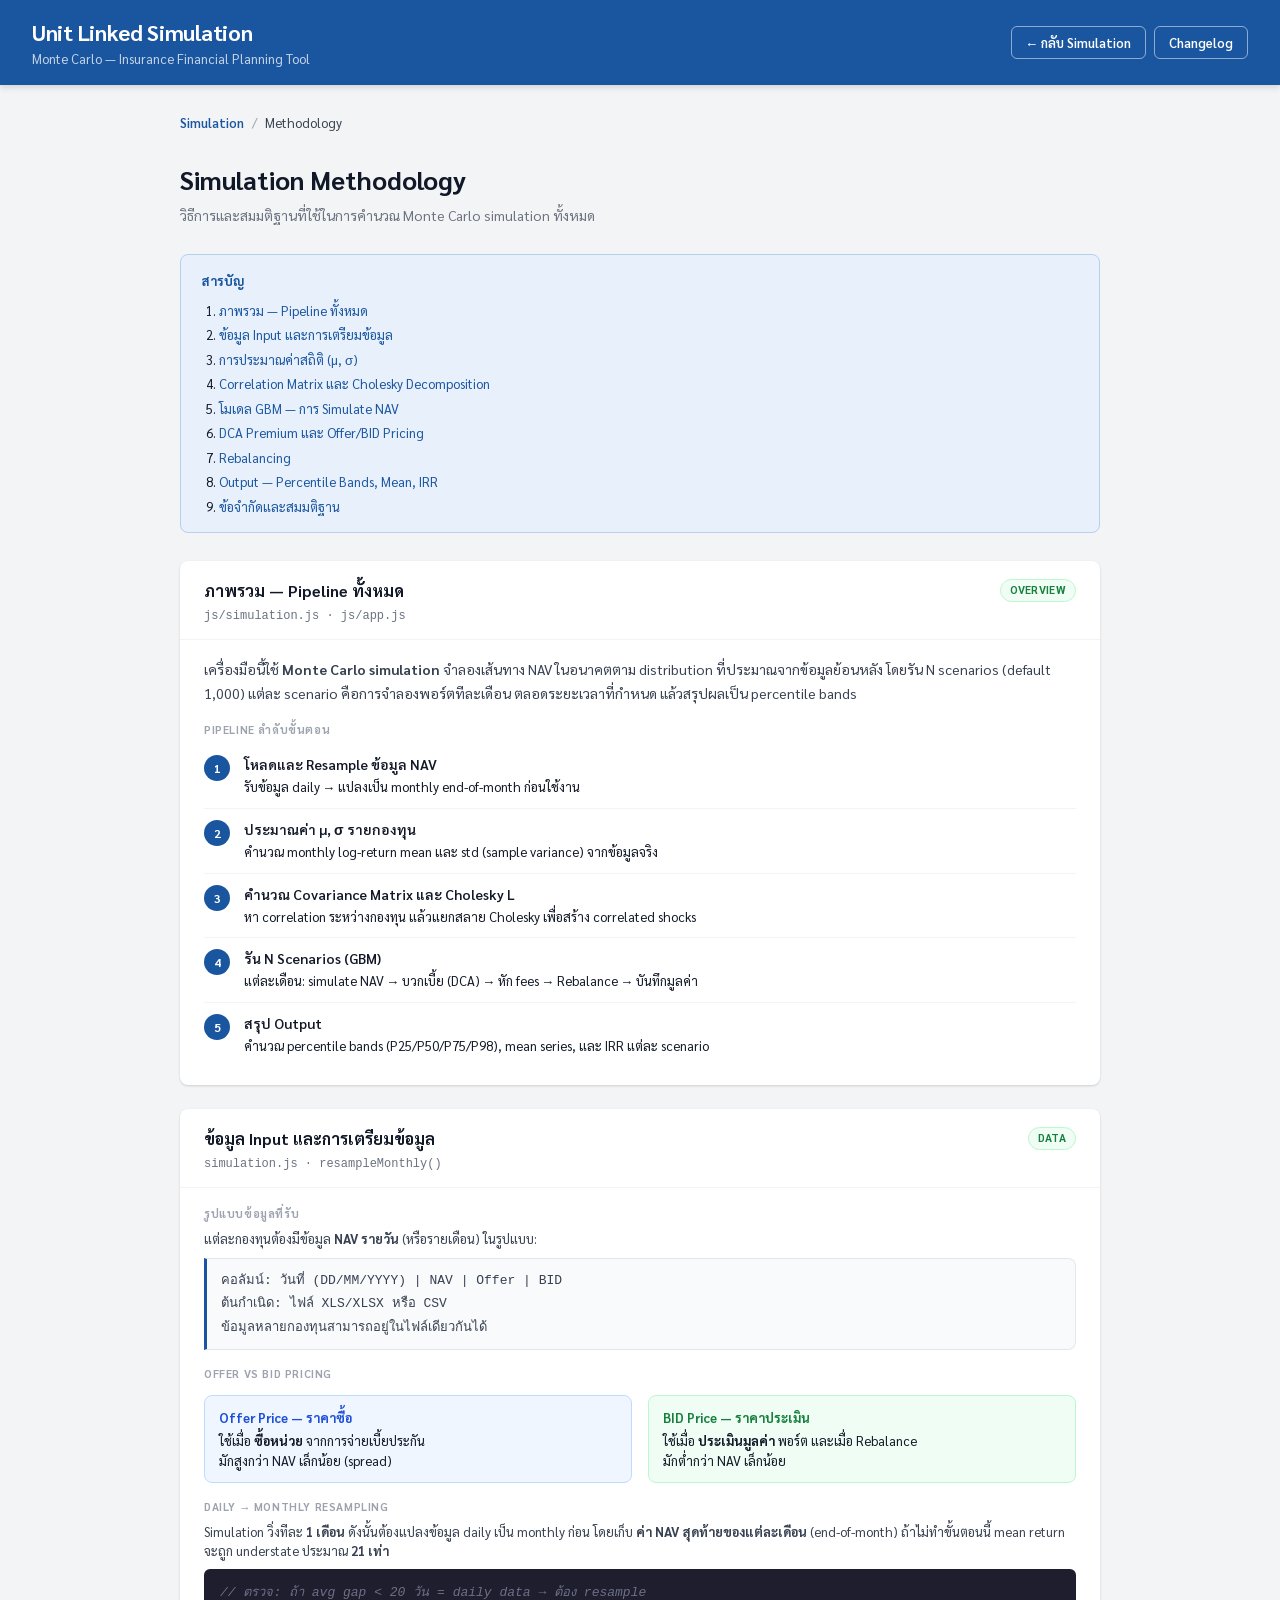
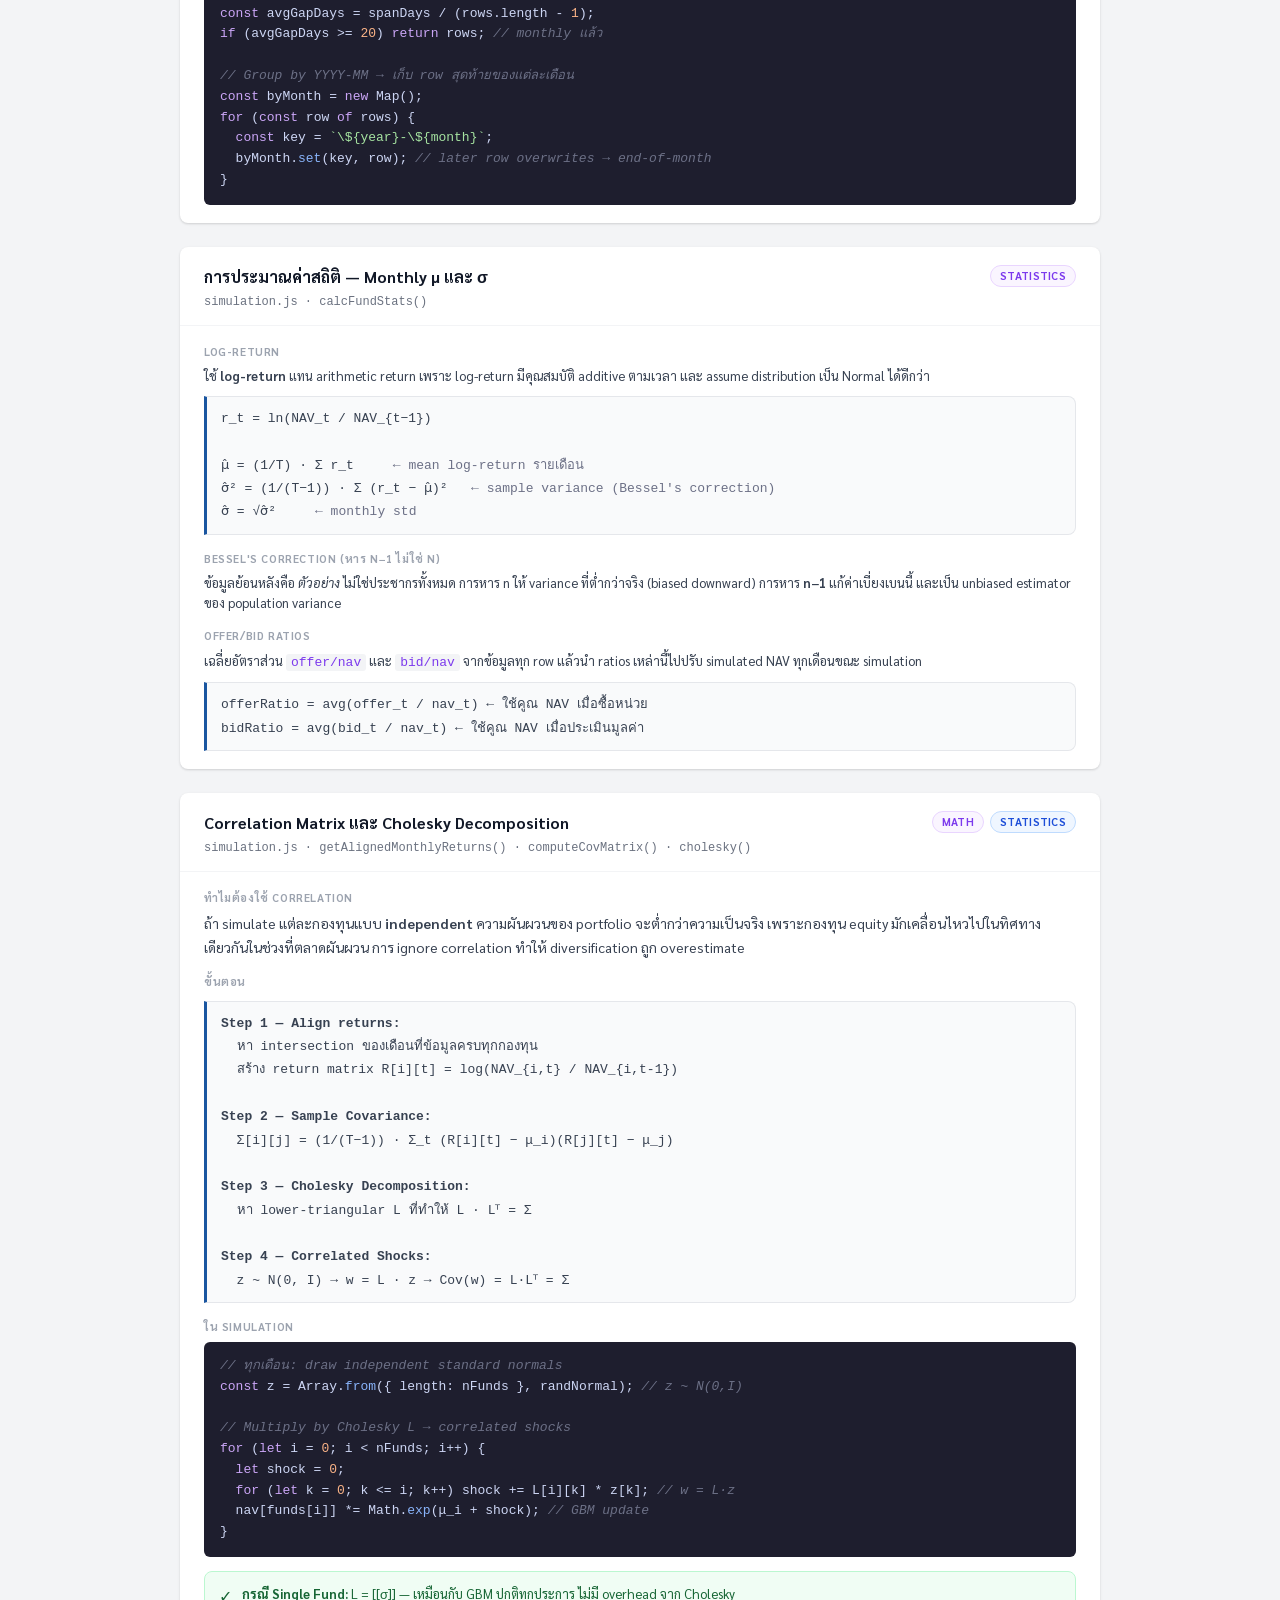
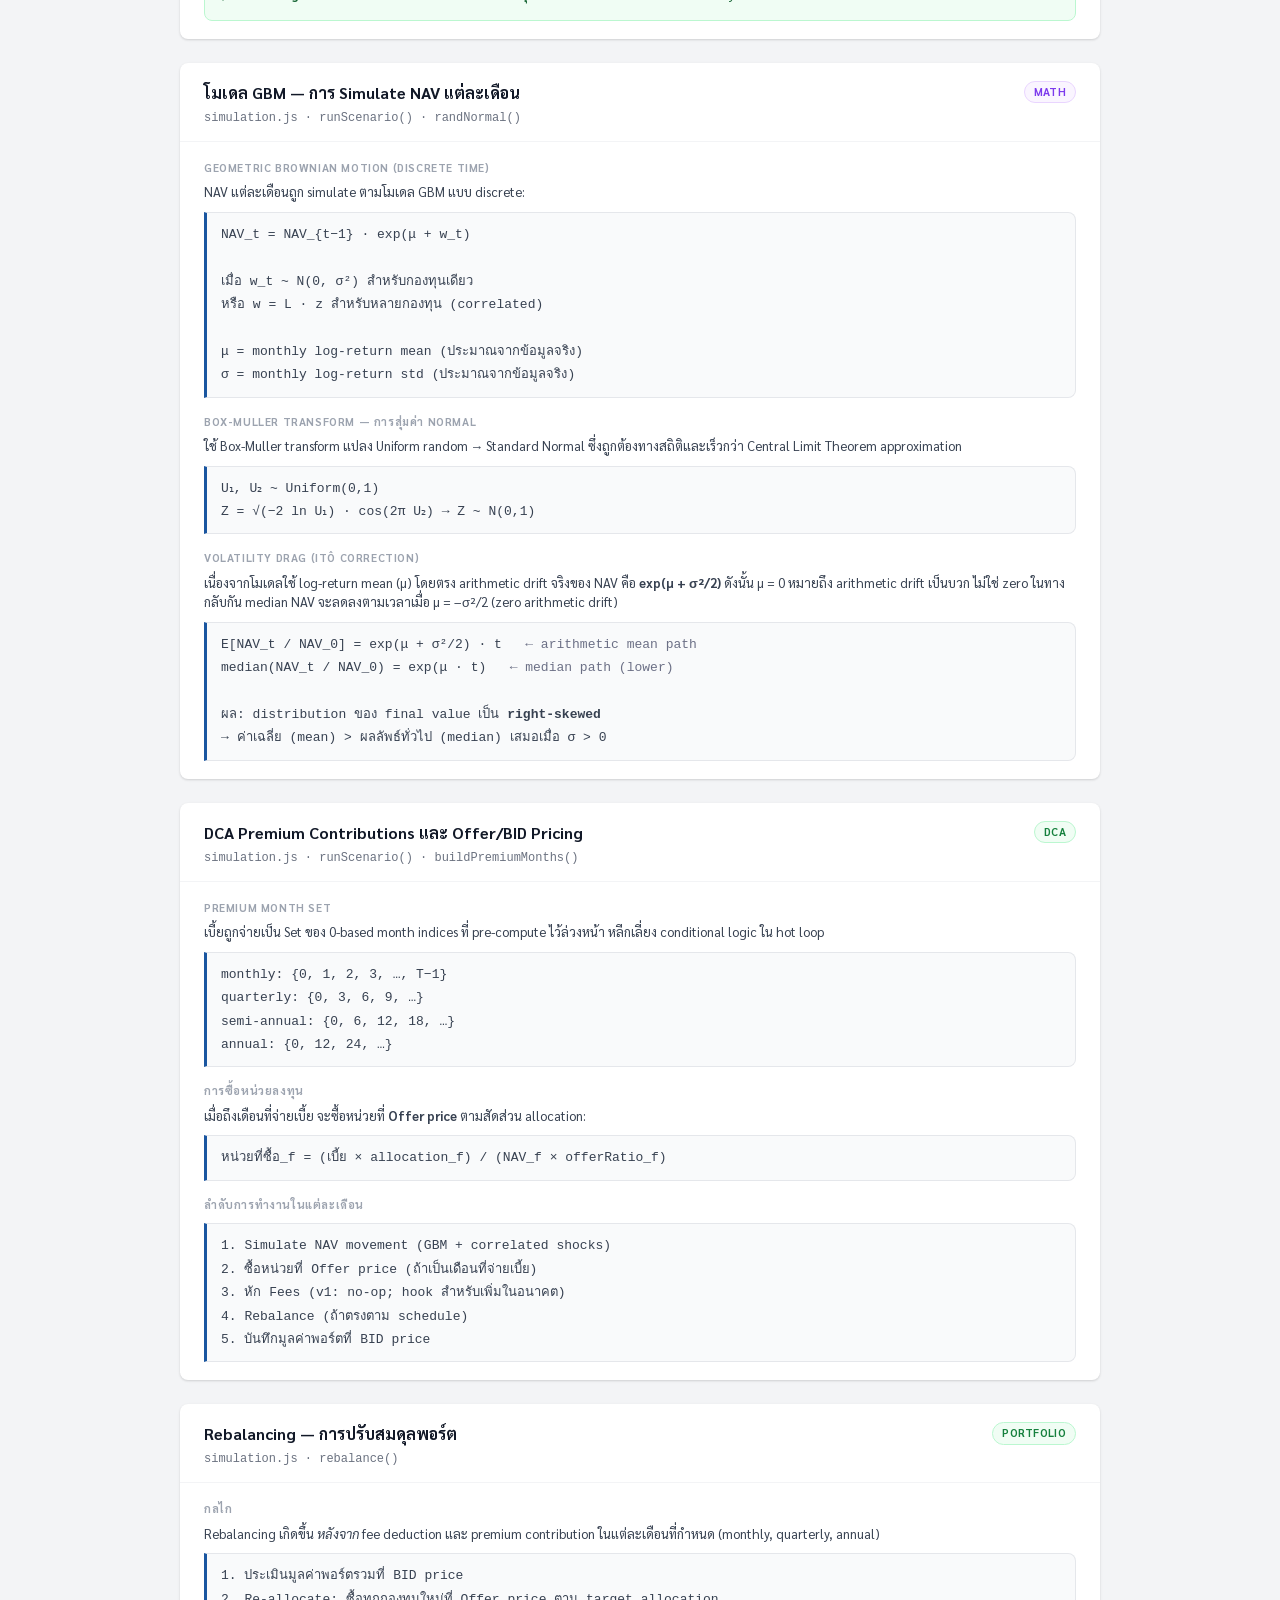
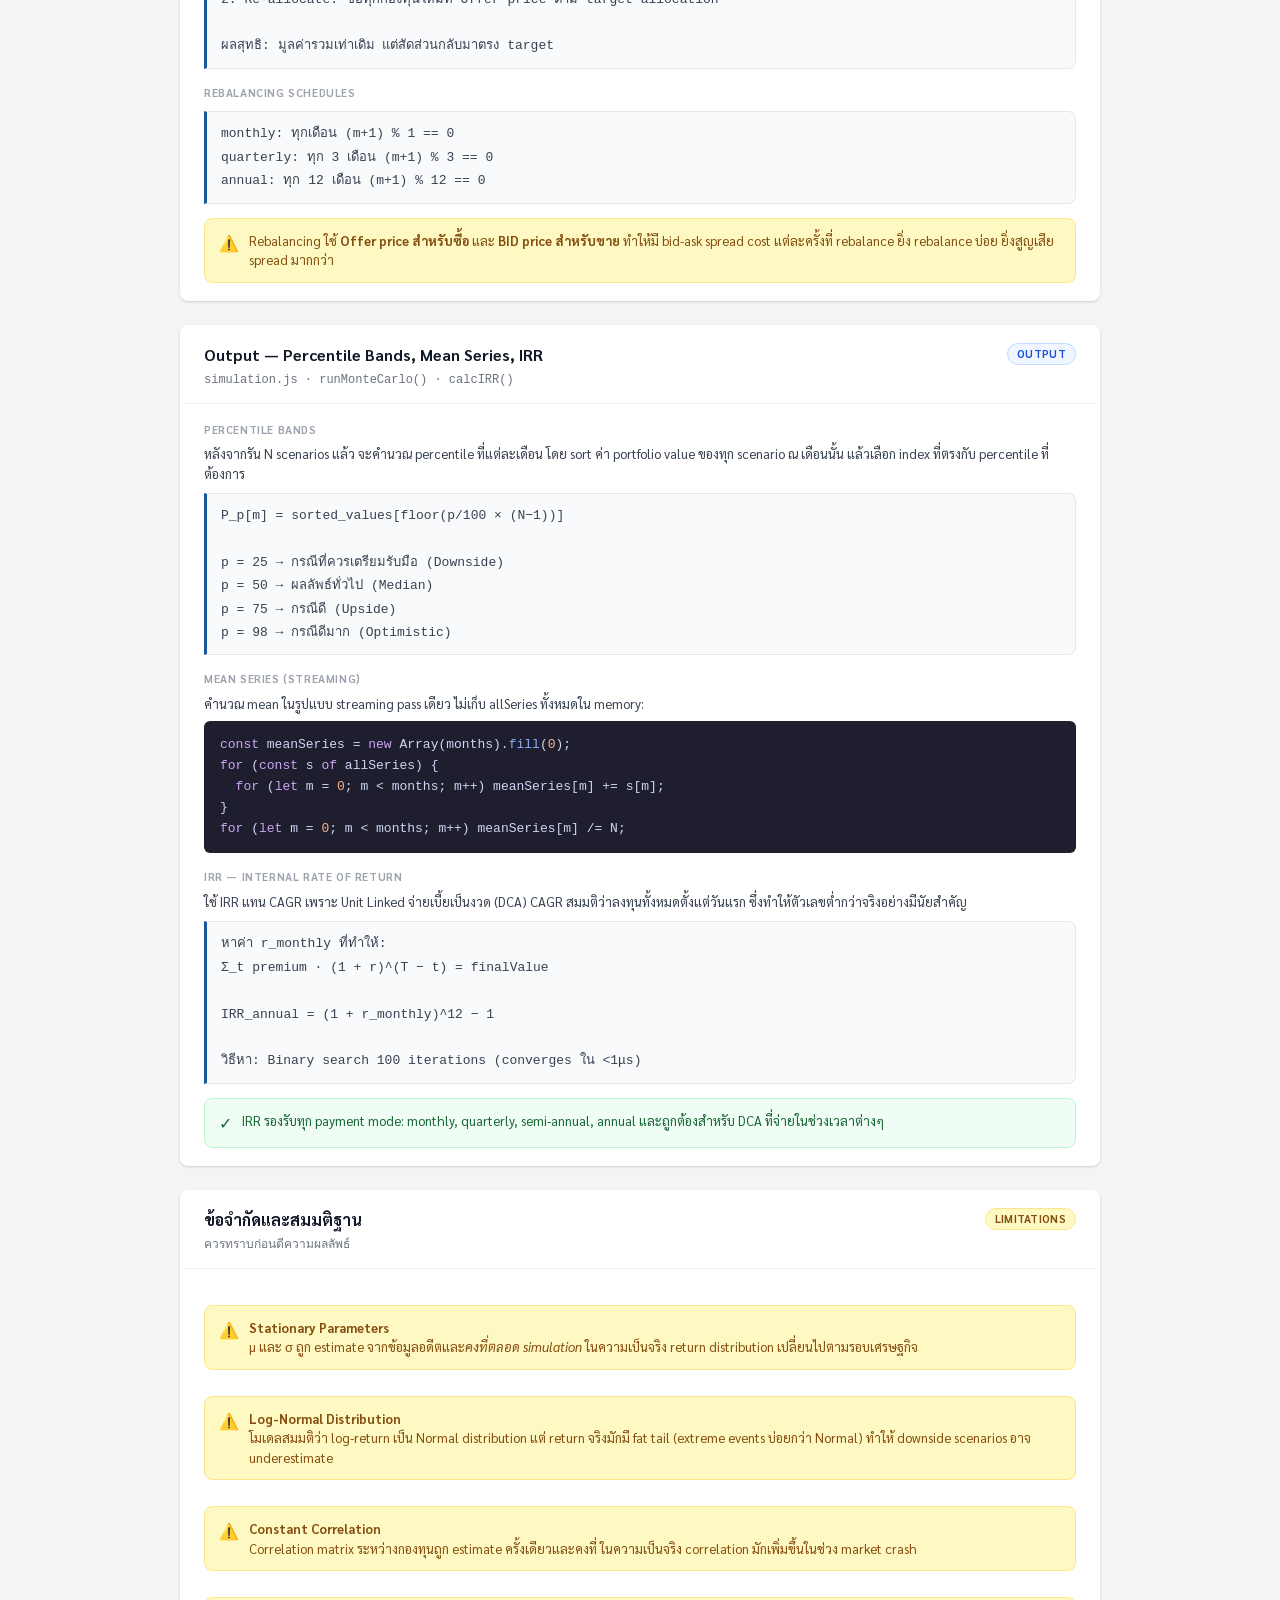
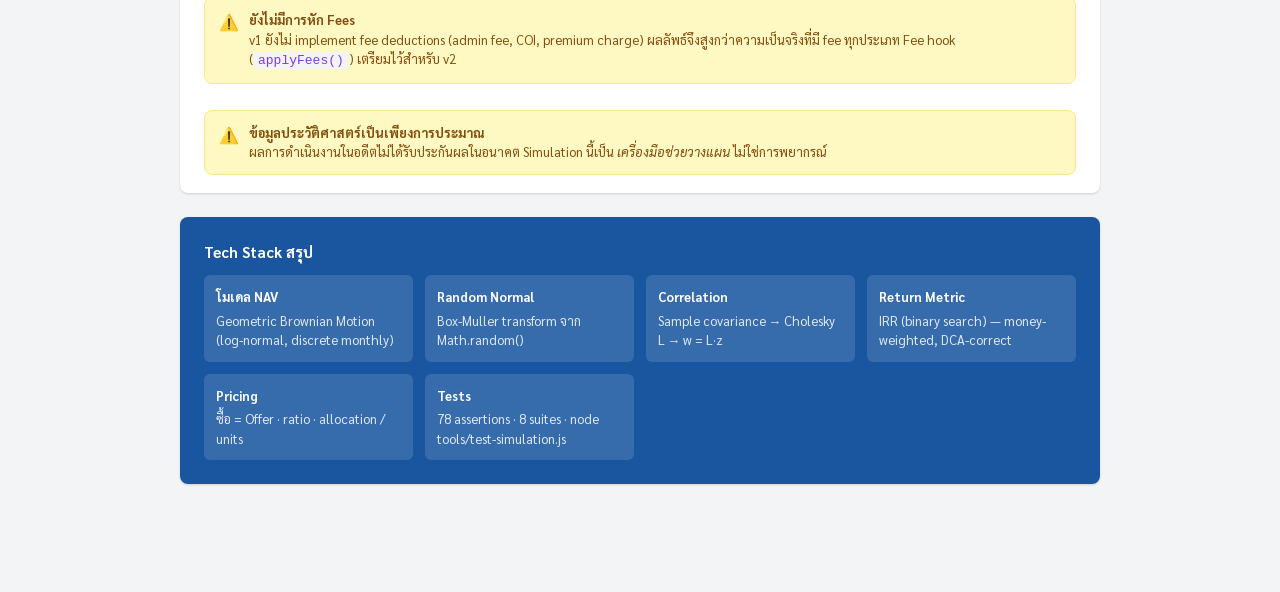
==== readme.html @ 6e035a3d "add methodology page, changelog, and nav links Co-Authored-By: Claude Sonnet 4.6 <noreply@anthropic." ====
<!DOCTYPE html>
<html lang="th">
<head>
  <meta charset="UTF-8" />
  <meta name="viewport" content="width=device-width, initial-scale=1.0" />
  <title>Methodology — Unit Linked Simulation</title>
  <link rel="preconnect" href="https://fonts.googleapis.com" />
  <link href="https://fonts.googleapis.com/css2?family=Sarabun:wght@400;500;600;700&display=swap" rel="stylesheet" />
  <link rel="stylesheet" href="css/style.css" />
  <style>
    /* ── Page-specific styles (mirrors changelog.html) ─────────────── */

    .cl-nav { display:flex; align-items:center; gap:8px; margin-bottom:28px; }
    .cl-nav a { color:var(--primary); text-decoration:none; font-size:13px; font-weight:600; }
    .cl-nav a:hover { text-decoration:underline; }
    .cl-nav-sep { color:var(--gray-400); font-size:13px; }

    .badge {
      display:inline-flex; align-items:center; gap:4px;
      padding:2px 9px; border-radius:12px; font-size:11px;
      font-weight:700; letter-spacing:.3px; text-transform:uppercase;
      vertical-align:middle;
    }
    .badge-math  { background:#faf5ff; color:#7c3aed; border:1px solid #e9d5ff; }
    .badge-stats { background:#eff6ff; color:#1d4ed8; border:1px solid #bfdbfe; }
    .badge-eng   { background:#f0fdf4; color:#15803d; border:1px solid #bbf7d0; }
    .badge-warn  { background:#fef9c3; color:#854d0e; border:1px solid #fde68a; }

    .fix-card {
      background:#fff; border-radius:var(--radius);
      box-shadow:var(--shadow); margin-bottom:24px; overflow:hidden;
    }
    .fix-header {
      display:flex; align-items:flex-start; justify-content:space-between;
      gap:16px; padding:18px 24px 14px; border-bottom:1px solid var(--gray-100);
    }
    .fix-title  { font-size:16px; font-weight:700; color:var(--gray-900); margin-bottom:4px; }
    .fix-file   { font-size:12px; color:var(--gray-500); font-family:'Consolas','Courier New',monospace; }
    .fix-body   { padding:18px 24px; }

    .fix-section-label {
      font-size:11px; font-weight:700; text-transform:uppercase;
      letter-spacing:.6px; color:var(--gray-400); margin:14px 0 6px;
    }
    .fix-section-label:first-child { margin-top:0; }

    pre {
      background:#1e1e2e; color:#cdd6f4; border-radius:6px;
      padding:14px 16px; font-size:12.5px;
      font-family:'Consolas','Courier New',monospace;
      overflow-x:auto; line-height:1.6; margin:0;
    }
    code {
      font-family:'Consolas','Courier New',monospace;
      background:var(--gray-100); color:#7c3aed;
      padding:1px 5px; border-radius:3px; font-size:13px;
    }
    pre code { background:none; color:inherit; padding:0; }
    .cmt { color:#6c7086; font-style:italic; }
    .kw  { color:#cba6f7; }
    .fn  { color:#89b4fa; }
    .num { color:#fab387; }
    .str { color:#a6e3a1; }

    .math-box {
      background:var(--gray-50); border:1px solid var(--gray-200);
      border-left:3px solid var(--primary);
      border-radius:0 var(--radius) var(--radius) 0;
      padding:10px 14px; font-size:13px;
      font-family:'Consolas','Courier New',monospace;
      color:var(--gray-700); margin-top:10px; line-height:1.8;
    }

    .impact-box {
      display:flex; align-items:flex-start; gap:10px;
      background:#f0fdf4; border:1px solid #bbf7d0;
      border-radius:var(--radius); padding:12px 14px;
      font-size:13px; color:#166534; margin-top:14px;
    }
    .impact-box .impact-icon { font-size:16px; flex-shrink:0; }

    .warn-box {
      display:flex; align-items:flex-start; gap:10px;
      background:#fef9c3; border:1px solid #fde68a;
      border-radius:var(--radius); padding:12px 14px;
      font-size:13px; color:#854d0e; margin-top:14px;
    }

    .toc {
      background:var(--primary-light); border:1px solid #b6cfef;
      border-radius:var(--radius); padding:16px 20px; margin-bottom:28px;
    }
    .toc-title { font-size:13px; font-weight:700; color:var(--primary); margin-bottom:10px; }
    .toc ol { padding-left:18px; display:flex; flex-direction:column; gap:5px; }
    .toc li { font-size:13px; }
    .toc a { color:var(--primary); text-decoration:none; }
    .toc a:hover { text-decoration:underline; }

    .pipeline-step {
      display:flex; gap:14px; align-items:flex-start;
      padding:10px 0; border-bottom:1px solid var(--gray-100);
    }
    .pipeline-step:last-child { border-bottom:none; }
    .pipeline-num {
      width:26px; height:26px; background:var(--primary); color:#fff;
      border-radius:50%; display:flex; align-items:center; justify-content:center;
      font-size:12px; font-weight:700; flex-shrink:0; margin-top:1px;
    }
    .pipeline-label { font-size:14px; font-weight:600; color:var(--gray-800); margin-bottom:2px; }
    .pipeline-desc  { font-size:13px; color:var(--gray-600); line-height:1.6; }

    .two-col { display:grid; grid-template-columns:1fr 1fr; gap:16px; margin-top:12px; }
    @media (max-width:640px) { .two-col { grid-template-columns:1fr; } }
  </style>
</head>
<body>

<!-- ═══════════════ HEADER ═══════════════════════════════════════════════════ -->
<header>
  <div>
    <div class="logo">Unit Linked Simulation</div>
    <div class="subtitle">Monte Carlo — Insurance Financial Planning Tool</div>
  </div>
  <div style="margin-left:auto;display:flex;gap:8px">
    <a href="index.html"
       style="color:#fff;font-size:13px;font-weight:600;text-decoration:none;
              border:1.5px solid rgba(255,255,255,.5);border-radius:6px;padding:6px 14px">
      ← กลับ Simulation
    </a>
    <a href="changelog.html"
       style="color:#fff;font-size:13px;font-weight:600;text-decoration:none;
              border:1.5px solid rgba(255,255,255,.5);border-radius:6px;padding:6px 14px">
      Changelog
    </a>
  </div>
</header>

<!-- ═══════════════ MAIN ══════════════════════════════════════════════════════ -->
<main>

  <!-- Breadcrumb -->
  <div class="cl-nav">
    <a href="index.html">Simulation</a>
    <span class="cl-nav-sep">/</span>
    <span style="color:var(--gray-700);font-size:13px">Methodology</span>
  </div>

  <!-- Title -->
  <div style="margin-bottom:28px">
    <h1 style="font-size:26px;font-weight:700;color:var(--gray-900);margin-bottom:6px">
      Simulation Methodology
    </h1>
    <p style="font-size:14px;color:var(--gray-500)">
      วิธีการและสมมติฐานที่ใช้ในการคำนวณ Monte Carlo simulation ทั้งหมด
    </p>
  </div>

  <!-- TOC -->
  <div class="toc">
    <div class="toc-title">สารบัญ</div>
    <ol>
      <li><a href="#overview">ภาพรวม — Pipeline ทั้งหมด</a></li>
      <li><a href="#data">ข้อมูล Input และการเตรียมข้อมูล</a></li>
      <li><a href="#stats">การประมาณค่าสถิติ (μ, σ)</a></li>
      <li><a href="#correlation">Correlation Matrix และ Cholesky Decomposition</a></li>
      <li><a href="#gbm">โมเดล GBM — การ Simulate NAV</a></li>
      <li><a href="#dca">DCA Premium และ Offer/BID Pricing</a></li>
      <li><a href="#rebalance">Rebalancing</a></li>
      <li><a href="#output">Output — Percentile Bands, Mean, IRR</a></li>
      <li><a href="#limits">ข้อจำกัดและสมมติฐาน</a></li>
    </ol>
  </div>

  <!-- ══════════════════════════════════════════════════════════════════════════
       1. Overview
  ══════════════════════════════════════════════════════════════════════════ -->
  <div class="fix-card" id="overview">
    <div class="fix-header">
      <div>
        <div class="fix-title">ภาพรวม — Pipeline ทั้งหมด</div>
        <div class="fix-file">js/simulation.js · js/app.js</div>
      </div>
      <span class="badge badge-eng">Overview</span>
    </div>
    <div class="fix-body">

      <p style="font-size:14px;color:var(--gray-700);line-height:1.7;margin-bottom:16px">
        เครื่องมือนี้ใช้ <strong>Monte Carlo simulation</strong> จำลองเส้นทาง NAV
        ในอนาคตตาม distribution ที่ประมาณจากข้อมูลย้อนหลัง
        โดยรัน N scenarios (default 1,000) แต่ละ scenario คือการจำลองพอร์ตทีละเดือน
        ตลอดระยะเวลาที่กำหนด แล้วสรุปผลเป็น percentile bands
      </p>

      <div class="fix-section-label">Pipeline ลำดับขั้นตอน</div>
      <div>
        <div class="pipeline-step">
          <div class="pipeline-num">1</div>
          <div>
            <div class="pipeline-label">โหลดและ Resample ข้อมูล NAV</div>
            <div class="pipeline-desc">รับข้อมูล daily → แปลงเป็น monthly end-of-month ก่อนใช้งาน</div>
          </div>
        </div>
        <div class="pipeline-step">
          <div class="pipeline-num">2</div>
          <div>
            <div class="pipeline-label">ประมาณค่า μ, σ รายกองทุน</div>
            <div class="pipeline-desc">คำนวณ monthly log-return mean และ std (sample variance) จากข้อมูลจริง</div>
          </div>
        </div>
        <div class="pipeline-step">
          <div class="pipeline-num">3</div>
          <div>
            <div class="pipeline-label">คำนวณ Covariance Matrix และ Cholesky L</div>
            <div class="pipeline-desc">หา correlation ระหว่างกองทุน แล้วแยกสลาย Cholesky เพื่อสร้าง correlated shocks</div>
          </div>
        </div>
        <div class="pipeline-step">
          <div class="pipeline-num">4</div>
          <div>
            <div class="pipeline-label">รัน N Scenarios (GBM)</div>
            <div class="pipeline-desc">แต่ละเดือน: simulate NAV → บวกเบี้ย (DCA) → หัก fees → Rebalance → บันทึกมูลค่า</div>
          </div>
        </div>
        <div class="pipeline-step">
          <div class="pipeline-num">5</div>
          <div>
            <div class="pipeline-label">สรุป Output</div>
            <div class="pipeline-desc">คำนวณ percentile bands (P25/P50/P75/P98), mean series, และ IRR แต่ละ scenario</div>
          </div>
        </div>
      </div>
    </div>
  </div>

  <!-- ══════════════════════════════════════════════════════════════════════════
       2. Data
  ══════════════════════════════════════════════════════════════════════════ -->
  <div class="fix-card" id="data">
    <div class="fix-header">
      <div>
        <div class="fix-title">ข้อมูล Input และการเตรียมข้อมูล</div>
        <div class="fix-file">simulation.js · resampleMonthly()</div>
      </div>
      <span class="badge badge-eng">Data</span>
    </div>
    <div class="fix-body">

      <div class="fix-section-label">รูปแบบข้อมูลที่รับ</div>
      <p style="font-size:13px;color:var(--gray-700);margin-bottom:8px">
        แต่ละกองทุนต้องมีข้อมูล <strong>NAV รายวัน</strong> (หรือรายเดือน) ในรูปแบบ:
      </p>
      <div class="math-box">
        คอลัมน์: วันที่ (DD/MM/YYYY) | NAV | Offer | BID<br>
        ต้นกำเนิด: ไฟล์ XLS/XLSX หรือ CSV<br>
        ข้อมูลหลายกองทุนสามารถอยู่ในไฟล์เดียวกันได้
      </div>

      <div class="fix-section-label" style="margin-top:16px">Offer vs BID Pricing</div>
      <div class="two-col">
        <div style="background:#eff6ff;border:1px solid #bfdbfe;border-radius:var(--radius);padding:12px 14px;font-size:13px">
          <div style="font-weight:700;color:#1d4ed8;margin-bottom:4px">Offer Price — ราคาซื้อ</div>
          ใช้เมื่อ <strong>ซื้อหน่วย</strong> จากการจ่ายเบี้ยประกัน<br>
          มักสูงกว่า NAV เล็กน้อย (spread)
        </div>
        <div style="background:#f0fdf4;border:1px solid #bbf7d0;border-radius:var(--radius);padding:12px 14px;font-size:13px">
          <div style="font-weight:700;color:#15803d;margin-bottom:4px">BID Price — ราคาประเมิน</div>
          ใช้เมื่อ <strong>ประเมินมูลค่า</strong> พอร์ต และเมื่อ Rebalance<br>
          มักต่ำกว่า NAV เล็กน้อย
        </div>
      </div>

      <div class="fix-section-label" style="margin-top:16px">Daily → Monthly Resampling</div>
      <p style="font-size:13px;color:var(--gray-700);margin-bottom:8px">
        Simulation วิ่งทีละ <strong>1 เดือน</strong> ดังนั้นต้องแปลงข้อมูล daily เป็น monthly ก่อน
        โดยเก็บ <strong>ค่า NAV สุดท้ายของแต่ละเดือน</strong> (end-of-month)
        ถ้าไม่ทำขั้นตอนนี้ mean return จะถูก understate ประมาณ <strong>21 เท่า</strong>
      </p>
      <pre><code><span class="cmt">// ตรวจ: ถ้า avg gap &lt; 20 วัน = daily data → ต้อง resample</span>
<span class="kw">const</span> avgGapDays = spanDays / (rows.length - <span class="num">1</span>);
<span class="kw">if</span> (avgGapDays >= <span class="num">20</span>) <span class="kw">return</span> rows; <span class="cmt">// monthly แล้ว</span>

<span class="cmt">// Group by YYYY-MM → เก็บ row สุดท้ายของแต่ละเดือน</span>
<span class="kw">const</span> byMonth = <span class="kw">new</span> Map();
<span class="kw">for</span> (<span class="kw">const</span> row <span class="kw">of</span> rows) {
  <span class="kw">const</span> key = <span class="str">`\${year}-\${month}`</span>;
  byMonth.<span class="fn">set</span>(key, row); <span class="cmt">// later row overwrites → end-of-month</span>
}</code></pre>
    </div>
  </div>

  <!-- ══════════════════════════════════════════════════════════════════════════
       3. Stats Estimation
  ══════════════════════════════════════════════════════════════════════════ -->
  <div class="fix-card" id="stats">
    <div class="fix-header">
      <div>
        <div class="fix-title">การประมาณค่าสถิติ — Monthly μ และ σ</div>
        <div class="fix-file">simulation.js · calcFundStats()</div>
      </div>
      <span class="badge badge-math">Statistics</span>
    </div>
    <div class="fix-body">

      <div class="fix-section-label">Log-Return</div>
      <p style="font-size:13px;color:var(--gray-700);margin-bottom:8px">
        ใช้ <strong>log-return</strong> แทน arithmetic return เพราะ log-return มีคุณสมบัติ additive
        ตามเวลา และ assume distribution เป็น Normal ได้ดีกว่า
      </p>
      <div class="math-box">
        r_t = ln(NAV_t / NAV_{t−1})<br><br>
        μ̂  = (1/T) · Σ r_t          &nbsp;&nbsp;&nbsp;&nbsp;<span style="color:#6c7086">← mean log-return รายเดือน</span><br>
        σ̂² = (1/(T−1)) · Σ (r_t − μ̂)²  &nbsp;&nbsp;<span style="color:#6c7086">← sample variance (Bessel's correction)</span><br>
        σ̂  = √σ̂²                    &nbsp;&nbsp;&nbsp;&nbsp;<span style="color:#6c7086">← monthly std</span>
      </div>

      <div class="fix-section-label" style="margin-top:16px">Bessel's Correction (หาร n−1 ไม่ใช่ n)</div>
      <p style="font-size:13px;color:var(--gray-700)">
        ข้อมูลย้อนหลังคือ <em>ตัวอย่าง</em> ไม่ใช่ประชากรทั้งหมด
        การหาร n ให้ variance ที่ต่ำกว่าจริง (biased downward)
        การหาร <strong>n−1</strong> แก้ค่าเบี่ยงเบนนี้ และเป็น unbiased estimator ของ population variance
      </p>

      <div class="fix-section-label" style="margin-top:16px">Offer/BID Ratios</div>
      <p style="font-size:13px;color:var(--gray-700)">
        เฉลี่ยอัตราส่วน <code>offer/nav</code> และ <code>bid/nav</code> จากข้อมูลทุก row
        แล้วนำ ratios เหล่านี้ไปปรับ simulated NAV ทุกเดือนขณะ simulation
      </p>
      <div class="math-box">
        offerRatio = avg(offer_t / nav_t)  ← ใช้คูณ NAV เมื่อซื้อหน่วย<br>
        bidRatio   = avg(bid_t   / nav_t)  ← ใช้คูณ NAV เมื่อประเมินมูลค่า
      </div>
    </div>
  </div>

  <!-- ══════════════════════════════════════════════════════════════════════════
       4. Correlation / Cholesky
  ══════════════════════════════════════════════════════════════════════════ -->
  <div class="fix-card" id="correlation">
    <div class="fix-header">
      <div>
        <div class="fix-title">Correlation Matrix และ Cholesky Decomposition</div>
        <div class="fix-file">simulation.js · getAlignedMonthlyReturns() · computeCovMatrix() · cholesky()</div>
      </div>
      <div style="display:flex;gap:6px;flex-shrink:0">
        <span class="badge badge-math">Math</span>
        <span class="badge badge-stats">Statistics</span>
      </div>
    </div>
    <div class="fix-body">

      <div class="fix-section-label">ทำไมต้องใช้ Correlation</div>
      <p style="font-size:14px;color:var(--gray-700);line-height:1.7">
        ถ้า simulate แต่ละกองทุนแบบ <strong>independent</strong>
        ความผันผวนของ portfolio จะต่ำกว่าความเป็นจริง เพราะกองทุน equity
        มักเคลื่อนไหวไปในทิศทางเดียวกันในช่วงที่ตลาดผันผวน
        การ ignore correlation ทำให้ diversification ถูก overestimate
      </p>

      <div class="fix-section-label">ขั้นตอน</div>
      <div class="math-box">
        <strong>Step 1 — Align returns:</strong><br>
        &nbsp;&nbsp;หา intersection ของเดือนที่ข้อมูลครบทุกกองทุน<br>
        &nbsp;&nbsp;สร้าง return matrix R[i][t] = log(NAV_{i,t} / NAV_{i,t-1})<br><br>
        <strong>Step 2 — Sample Covariance:</strong><br>
        &nbsp;&nbsp;Σ[i][j] = (1/(T−1)) · Σ_t (R[i][t] − μ_i)(R[j][t] − μ_j)<br><br>
        <strong>Step 3 — Cholesky Decomposition:</strong><br>
        &nbsp;&nbsp;หา lower-triangular L ที่ทำให้ L · Lᵀ = Σ<br><br>
        <strong>Step 4 — Correlated Shocks:</strong><br>
        &nbsp;&nbsp;z ~ N(0, I)  →  w = L · z  →  Cov(w) = L·Lᵀ = Σ
      </div>

      <div class="fix-section-label" style="margin-top:16px">ใน Simulation</div>
      <pre><code><span class="cmt">// ทุกเดือน: draw independent standard normals</span>
<span class="kw">const</span> z = Array.<span class="fn">from</span>({ length: nFunds }, randNormal); <span class="cmt">// z ~ N(0,I)</span>

<span class="cmt">// Multiply by Cholesky L → correlated shocks</span>
<span class="kw">for</span> (<span class="kw">let</span> i = <span class="num">0</span>; i &lt; nFunds; i++) {
  <span class="kw">let</span> shock = <span class="num">0</span>;
  <span class="kw">for</span> (<span class="kw">let</span> k = <span class="num">0</span>; k &lt;= i; k++) shock += L[i][k] * z[k]; <span class="cmt">// w = L·z</span>
  nav[funds[i]] *= Math.<span class="fn">exp</span>(μ_i + shock); <span class="cmt">// GBM update</span>
}</code></pre>

      <div class="impact-box">
        <span class="impact-icon">✓</span>
        <div>
          <strong>กรณี Single Fund:</strong> L = [[σ]] — เหมือนกับ GBM ปกติทุกประการ
          ไม่มี overhead จาก Cholesky
        </div>
      </div>
    </div>
  </div>

  <!-- ══════════════════════════════════════════════════════════════════════════
       5. GBM
  ══════════════════════════════════════════════════════════════════════════ -->
  <div class="fix-card" id="gbm">
    <div class="fix-header">
      <div>
        <div class="fix-title">โมเดล GBM — การ Simulate NAV แต่ละเดือน</div>
        <div class="fix-file">simulation.js · runScenario() · randNormal()</div>
      </div>
      <span class="badge badge-math">Math</span>
    </div>
    <div class="fix-body">

      <div class="fix-section-label">Geometric Brownian Motion (Discrete Time)</div>
      <p style="font-size:13px;color:var(--gray-700);margin-bottom:8px">
        NAV แต่ละเดือนถูก simulate ตามโมเดล GBM แบบ discrete:
      </p>
      <div class="math-box">
        NAV_t = NAV_{t−1} · exp(μ + w_t)<br><br>
        เมื่อ  w_t ~ N(0, σ²)  สำหรับกองทุนเดียว<br>
        หรือ   w = L · z       สำหรับหลายกองทุน (correlated)<br><br>
        μ = monthly log-return mean (ประมาณจากข้อมูลจริง)<br>
        σ = monthly log-return std  (ประมาณจากข้อมูลจริง)
      </div>

      <div class="fix-section-label" style="margin-top:16px">Box-Muller Transform — การสุ่มค่า Normal</div>
      <p style="font-size:13px;color:var(--gray-700);margin-bottom:8px">
        ใช้ Box-Muller transform แปลง Uniform random → Standard Normal
        ซึ่งถูกต้องทางสถิติและเร็วกว่า Central Limit Theorem approximation
      </p>
      <div class="math-box">
        U₁, U₂ ~ Uniform(0,1)<br>
        Z = √(−2 ln U₁) · cos(2π U₂)  →  Z ~ N(0,1)
      </div>

      <div class="fix-section-label" style="margin-top:16px">Volatility Drag (Itô Correction)</div>
      <p style="font-size:13px;color:var(--gray-700)">
        เนื่องจากโมเดลใช้ log-return mean (μ) โดยตรง
        arithmetic drift จริงของ NAV คือ <strong>exp(μ + σ²/2)</strong>
        ดังนั้น μ = 0 หมายถึง arithmetic drift เป็นบวก ไม่ใช่ zero
        ในทางกลับกัน median NAV จะลดลงตามเวลาเมื่อ μ = −σ²/2 (zero arithmetic drift)
      </p>
      <div class="math-box">
        E[NAV_t / NAV_0] = exp(μ + σ²/2) · t  &nbsp;&nbsp;<span style="color:#6c7086">← arithmetic mean path</span><br>
        median(NAV_t / NAV_0) = exp(μ · t)     &nbsp;&nbsp;<span style="color:#6c7086">← median path (lower)</span><br><br>
        ผล: distribution ของ final value เป็น <strong>right-skewed</strong><br>
        → ค่าเฉลี่ย (mean) &gt; ผลลัพธ์ทั่วไป (median) เสมอเมื่อ σ &gt; 0
      </div>
    </div>
  </div>

  <!-- ══════════════════════════════════════════════════════════════════════════
       6. DCA
  ══════════════════════════════════════════════════════════════════════════ -->
  <div class="fix-card" id="dca">
    <div class="fix-header">
      <div>
        <div class="fix-title">DCA Premium Contributions และ Offer/BID Pricing</div>
        <div class="fix-file">simulation.js · runScenario() · buildPremiumMonths()</div>
      </div>
      <span class="badge badge-eng">DCA</span>
    </div>
    <div class="fix-body">

      <div class="fix-section-label">Premium Month Set</div>
      <p style="font-size:13px;color:var(--gray-700);margin-bottom:8px">
        เบี้ยถูกจ่ายเป็น Set ของ 0-based month indices ที่ pre-compute ไว้ล่วงหน้า
        หลีกเลี่ยง conditional logic ใน hot loop
      </p>
      <div class="math-box">
        monthly:     {0, 1, 2, 3, …, T−1}<br>
        quarterly:   {0, 3, 6, 9, …}<br>
        semi-annual: {0, 6, 12, 18, …}<br>
        annual:      {0, 12, 24, …}
      </div>

      <div class="fix-section-label" style="margin-top:16px">การซื้อหน่วยลงทุน</div>
      <p style="font-size:13px;color:var(--gray-700);margin-bottom:8px">
        เมื่อถึงเดือนที่จ่ายเบี้ย จะซื้อหน่วยที่ <strong>Offer price</strong> ตามสัดส่วน allocation:
      </p>
      <div class="math-box">
        หน่วยที่ซื้อ_f = (เบี้ย × allocation_f) / (NAV_f × offerRatio_f)
      </div>

      <div class="fix-section-label" style="margin-top:16px">ลำดับการทำงานในแต่ละเดือน</div>
      <div class="math-box">
        1. Simulate NAV movement  (GBM + correlated shocks)<br>
        2. ซื้อหน่วยที่ Offer price (ถ้าเป็นเดือนที่จ่ายเบี้ย)<br>
        3. หัก Fees (v1: no-op; hook สำหรับเพิ่มในอนาคต)<br>
        4. Rebalance (ถ้าตรงตาม schedule)<br>
        5. บันทึกมูลค่าพอร์ตที่ BID price
      </div>
    </div>
  </div>

  <!-- ══════════════════════════════════════════════════════════════════════════
       7. Rebalancing
  ══════════════════════════════════════════════════════════════════════════ -->
  <div class="fix-card" id="rebalance">
    <div class="fix-header">
      <div>
        <div class="fix-title">Rebalancing — การปรับสมดุลพอร์ต</div>
        <div class="fix-file">simulation.js · rebalance()</div>
      </div>
      <span class="badge badge-eng">Portfolio</span>
    </div>
    <div class="fix-body">

      <div class="fix-section-label">กลไก</div>
      <p style="font-size:13px;color:var(--gray-700);margin-bottom:8px">
        Rebalancing เกิดขึ้น <em>หลังจาก</em> fee deduction และ premium contribution
        ในแต่ละเดือนที่กำหนด (monthly, quarterly, annual)
      </p>
      <div class="math-box">
        1. ประเมินมูลค่าพอร์ตรวมที่ BID price<br>
        2. Re-allocate: ซื้อทุกกองทุนใหม่ที่ Offer price ตาม target allocation<br><br>
        ผลสุทธิ: มูลค่ารวมเท่าเดิม แต่สัดส่วนกลับมาตรง target
      </div>

      <div class="fix-section-label" style="margin-top:16px">Rebalancing Schedules</div>
      <div class="math-box">
        monthly:   ทุกเดือน  (m+1) % 1 == 0<br>
        quarterly: ทุก 3 เดือน  (m+1) % 3 == 0<br>
        annual:    ทุก 12 เดือน (m+1) % 12 == 0
      </div>

      <div class="warn-box">
        <span style="font-size:16px;flex-shrink:0">⚠️</span>
        <div>
          Rebalancing ใช้ <strong>Offer price สำหรับซื้อ</strong> และ <strong>BID price สำหรับขาย</strong>
          ทำให้มี bid-ask spread cost แต่ละครั้งที่ rebalance
          ยิ่ง rebalance บ่อย ยิ่งสูญเสีย spread มากกว่า
        </div>
      </div>
    </div>
  </div>

  <!-- ══════════════════════════════════════════════════════════════════════════
       8. Output
  ══════════════════════════════════════════════════════════════════════════ -->
  <div class="fix-card" id="output">
    <div class="fix-header">
      <div>
        <div class="fix-title">Output — Percentile Bands, Mean Series, IRR</div>
        <div class="fix-file">simulation.js · runMonteCarlo() · calcIRR()</div>
      </div>
      <span class="badge badge-stats">Output</span>
    </div>
    <div class="fix-body">

      <div class="fix-section-label">Percentile Bands</div>
      <p style="font-size:13px;color:var(--gray-700);margin-bottom:8px">
        หลังจากรัน N scenarios แล้ว จะคำนวณ percentile ที่แต่ละเดือน
        โดย sort ค่า portfolio value ของทุก scenario ณ เดือนนั้น
        แล้วเลือก index ที่ตรงกับ percentile ที่ต้องการ
      </p>
      <div class="math-box">
        P_p[m] = sorted_values[floor(p/100 × (N−1))]<br><br>
        p = 25 → กรณีที่ควรเตรียมรับมือ (Downside)<br>
        p = 50 → ผลลัพธ์ทั่วไป (Median)<br>
        p = 75 → กรณีดี (Upside)<br>
        p = 98 → กรณีดีมาก (Optimistic)
      </div>

      <div class="fix-section-label" style="margin-top:16px">Mean Series (Streaming)</div>
      <p style="font-size:13px;color:var(--gray-700);margin-bottom:8px">
        คำนวณ mean ในรูปแบบ streaming pass เดียว ไม่เก็บ allSeries ทั้งหมดใน memory:
      </p>
      <pre><code><span class="kw">const</span> meanSeries = <span class="kw">new</span> Array(months).<span class="fn">fill</span>(<span class="num">0</span>);
<span class="kw">for</span> (<span class="kw">const</span> s <span class="kw">of</span> allSeries) {
  <span class="kw">for</span> (<span class="kw">let</span> m = <span class="num">0</span>; m &lt; months; m++) meanSeries[m] += s[m];
}
<span class="kw">for</span> (<span class="kw">let</span> m = <span class="num">0</span>; m &lt; months; m++) meanSeries[m] /= N;</code></pre>

      <div class="fix-section-label" style="margin-top:16px">IRR — Internal Rate of Return</div>
      <p style="font-size:13px;color:var(--gray-700);margin-bottom:8px">
        ใช้ IRR แทน CAGR เพราะ Unit Linked จ่ายเบี้ยเป็นงวด (DCA)
        CAGR สมมติว่าลงทุนทั้งหมดตั้งแต่วันแรก ซึ่งทำให้ตัวเลขต่ำกว่าจริงอย่างมีนัยสำคัญ
      </p>
      <div class="math-box">
        หาค่า r_monthly ที่ทำให้:<br>
        Σ_t premium · (1 + r)^(T − t) = finalValue<br><br>
        IRR_annual = (1 + r_monthly)^12 − 1<br><br>
        วิธีหา: Binary search 100 iterations (converges ใน &lt;1μs)
      </div>

      <div class="impact-box">
        <span class="impact-icon">✓</span>
        <div>
          IRR รองรับทุก payment mode: monthly, quarterly, semi-annual, annual
          และถูกต้องสำหรับ DCA ที่จ่ายในช่วงเวลาต่างๆ
        </div>
      </div>
    </div>
  </div>

  <!-- ══════════════════════════════════════════════════════════════════════════
       9. Limitations
  ══════════════════════════════════════════════════════════════════════════ -->
  <div class="fix-card" id="limits">
    <div class="fix-header">
      <div>
        <div class="fix-title">ข้อจำกัดและสมมติฐาน</div>
        <div class="fix-file">ควรทราบก่อนตีความผลลัพธ์</div>
      </div>
      <span class="badge badge-warn">Limitations</span>
    </div>
    <div class="fix-body">

      <div style="display:flex;flex-direction:column;gap:12px;margin-top:4px">

        <div class="warn-box">
          <span style="font-size:16px;flex-shrink:0">⚠️</span>
          <div>
            <strong>Stationary Parameters</strong><br>
            μ และ σ ถูก estimate จากข้อมูลอดีตและ<em>คงที่ตลอด simulation</em>
            ในความเป็นจริง return distribution เปลี่ยนไปตามรอบเศรษฐกิจ
          </div>
        </div>

        <div class="warn-box">
          <span style="font-size:16px;flex-shrink:0">⚠️</span>
          <div>
            <strong>Log-Normal Distribution</strong><br>
            โมเดลสมมติว่า log-return เป็น Normal distribution
            แต่ return จริงมักมี fat tail (extreme events บ่อยกว่า Normal)
            ทำให้ downside scenarios อาจ underestimate
          </div>
        </div>

        <div class="warn-box">
          <span style="font-size:16px;flex-shrink:0">⚠️</span>
          <div>
            <strong>Constant Correlation</strong><br>
            Correlation matrix ระหว่างกองทุนถูก estimate ครั้งเดียวและคงที่
            ในความเป็นจริง correlation มักเพิ่มขึ้นในช่วง market crash
          </div>
        </div>

        <div class="warn-box">
          <span style="font-size:16px;flex-shrink:0">⚠️</span>
          <div>
            <strong>ยังไม่มีการหัก Fees</strong><br>
            v1 ยังไม่ implement fee deductions (admin fee, COI, premium charge)
            ผลลัพธ์จึงสูงกว่าความเป็นจริงที่มี fee ทุกประเภท
            Fee hook (<code>applyFees()</code>) เตรียมไว้สำหรับ v2
          </div>
        </div>

        <div class="warn-box">
          <span style="font-size:16px;flex-shrink:0">⚠️</span>
          <div>
            <strong>ข้อมูลประวัติศาสตร์เป็นเพียงการประมาณ</strong><br>
            ผลการดำเนินงานในอดีตไม่ได้รับประกันผลในอนาคต
            Simulation นี้เป็น <em>เครื่องมือช่วยวางแผน</em> ไม่ใช่การพยากรณ์
          </div>
        </div>

      </div>
    </div>
  </div>

  <!-- Summary -->
  <div class="card" style="background:var(--primary);color:#fff">
    <div style="font-size:15px;font-weight:700;margin-bottom:12px">Tech Stack สรุป</div>
    <div style="display:grid;grid-template-columns:repeat(auto-fill,minmax(200px,1fr));gap:12px;font-size:13px">
      <div style="background:rgba(255,255,255,.12);border-radius:6px;padding:12px">
        <div style="font-size:13px;font-weight:700;margin-bottom:4px">โมเดล NAV</div>
        <div style="opacity:.85">Geometric Brownian Motion (log-normal, discrete monthly)</div>
      </div>
      <div style="background:rgba(255,255,255,.12);border-radius:6px;padding:12px">
        <div style="font-size:13px;font-weight:700;margin-bottom:4px">Random Normal</div>
        <div style="opacity:.85">Box-Muller transform จาก Math.random()</div>
      </div>
      <div style="background:rgba(255,255,255,.12);border-radius:6px;padding:12px">
        <div style="font-size:13px;font-weight:700;margin-bottom:4px">Correlation</div>
        <div style="opacity:.85">Sample covariance → Cholesky L → w = L·z</div>
      </div>
      <div style="background:rgba(255,255,255,.12);border-radius:6px;padding:12px">
        <div style="font-size:13px;font-weight:700;margin-bottom:4px">Return Metric</div>
        <div style="opacity:.85">IRR (binary search) — money-weighted, DCA-correct</div>
      </div>
      <div style="background:rgba(255,255,255,.12);border-radius:6px;padding:12px">
        <div style="font-size:13px;font-weight:700;margin-bottom:4px">Pricing</div>
        <div style="opacity:.85">ซื้อ = Offer · ratio · allocation / units</div>
      </div>
      <div style="background:rgba(255,255,255,.12);border-radius:6px;padding:12px">
        <div style="font-size:13px;font-weight:700;margin-bottom:4px">Tests</div>
        <div style="opacity:.85">78 assertions · 8 suites · node tools/test-simulation.js</div>
      </div>
    </div>
  </div>

</main>
</body>
</html>
---- css/style.css ----
:root {
  --primary: #1a56a0;
  --primary-dark: #133f7a;
  --primary-light: #e8f0fb;
  --accent: #e8a020;
  --success: #16a34a;
  --danger: #dc2626;
  --gray-50: #f9fafb;
  --gray-100: #f3f4f6;
  --gray-200: #e5e7eb;
  --gray-300: #d1d5db;
  --gray-400: #9ca3af;
  --gray-500: #6b7280;
  --gray-700: #374151;
  --gray-900: #111827;
  --radius: 8px;
  --shadow: 0 1px 3px rgba(0,0,0,0.1), 0 1px 2px rgba(0,0,0,0.06);
  --shadow-md: 0 4px 6px rgba(0,0,0,0.07), 0 2px 4px rgba(0,0,0,0.06);
}

* { box-sizing: border-box; margin: 0; padding: 0; }

body {
  font-family: 'Sarabun', 'Segoe UI', sans-serif;
  background: var(--gray-100);
  color: var(--gray-900);
  font-size: 15px;
  line-height: 1.5;
}

/* ─── Header ─── */
header {
  background: var(--primary);
  color: #fff;
  padding: 16px 32px;
  display: flex;
  align-items: center;
  gap: 12px;
  box-shadow: var(--shadow-md);
}
header .logo { font-size: 22px; font-weight: 700; letter-spacing: -0.3px; }
header .subtitle { font-size: 13px; opacity: .75; }

/* ─── Stepper ─── */
.stepper {
  display: flex;
  align-items: center;
  justify-content: center;
  gap: 0;
  padding: 20px 32px;
  background: #fff;
  border-bottom: 1px solid var(--gray-200);
}
.step {
  display: flex;
  align-items: center;
  gap: 8px;
  font-size: 13px;
  color: var(--gray-400);
  font-weight: 500;
  cursor: default;
}
.step.active { color: var(--primary); }
.step.done { color: var(--success); }
.step-num {
  width: 28px; height: 28px;
  border-radius: 50%;
  border: 2px solid currentColor;
  display: flex; align-items: center; justify-content: center;
  font-size: 12px; font-weight: 700;
  transition: background .2s;
}
.step.active .step-num { background: var(--primary); color: #fff; border-color: var(--primary); }
.step.done .step-num { background: var(--success); color: #fff; border-color: var(--success); }
.step-connector {
  width: 48px; height: 2px;
  background: var(--gray-200);
  margin: 0 4px;
}
.step-connector.done { background: var(--success); }

/* ─── Main layout ─── */
main {
  max-width: 960px;
  margin: 28px auto;
  padding: 0 20px 60px;
}

/* ─── Cards ─── */
.card {
  background: #fff;
  border-radius: var(--radius);
  box-shadow: var(--shadow);
  padding: 24px;
  margin-bottom: 20px;
}
.card-title {
  font-size: 16px;
  font-weight: 700;
  color: var(--primary);
  margin-bottom: 16px;
  display: flex;
  align-items: center;
  gap: 8px;
}
.card-title .icon { font-size: 18px; }

/* ─── Upload Zone ─── */
.upload-zone {
  border: 2px dashed var(--gray-300);
  border-radius: var(--radius);
  padding: 40px 24px;
  text-align: center;
  cursor: pointer;
  transition: border-color .2s, background .2s;
}
.upload-zone:hover, .upload-zone.dragover {
  border-color: var(--primary);
  background: var(--primary-light);
}
.upload-zone .upload-icon { font-size: 36px; margin-bottom: 8px; }
.upload-zone p { color: var(--gray-500); font-size: 14px; }
.upload-zone strong { color: var(--primary); }
#fileInput { display: none; }

/* ─── Data Preview ─── */
.data-preview {
  background: var(--gray-50);
  border: 1px solid var(--gray-200);
  border-radius: var(--radius);
  padding: 14px 16px;
  margin-top: 16px;
  font-size: 13px;
}
.data-preview .preview-row {
  display: flex; gap: 24px; flex-wrap: wrap; margin-bottom: 8px;
}
.data-preview .preview-item strong { color: var(--primary-dark); }
.tag {
  display: inline-block;
  background: var(--primary-light);
  color: var(--primary);
  border-radius: 4px;
  padding: 2px 8px;
  font-size: 12px;
  font-weight: 600;
  margin: 2px 2px;
}

/* ─── Form elements ─── */
.form-grid {
  display: grid;
  grid-template-columns: 1fr 1fr;
  gap: 16px;
}
@media (max-width: 600px) { .form-grid { grid-template-columns: 1fr; } }

.form-group { display: flex; flex-direction: column; gap: 4px; }
.form-group label {
  font-size: 13px; font-weight: 600; color: var(--gray-700);
}
.form-group input, .form-group select {
  border: 1px solid var(--gray-300);
  border-radius: var(--radius);
  padding: 8px 12px;
  font-size: 14px;
  font-family: inherit;
  transition: border-color .15s;
  background: #fff;
}
.form-group input:focus, .form-group select:focus {
  outline: none;
  border-color: var(--primary);
  box-shadow: 0 0 0 3px rgba(26,86,160,.12);
}
.form-hint { font-size: 12px; color: var(--gray-400); }

/* ─── Period options ─── */
.period-options {
  display: flex; flex-direction: column; gap: 14px;
}
.period-presets {
  display: flex; gap: 10px; flex-wrap: wrap;
}
.period-btn {
  padding: 9px 24px;
  border: 1.5px solid var(--gray-300);
  border-radius: 20px;
  background: #fff;
  font-size: 14px;
  font-family: inherit;
  cursor: pointer;
  transition: all .15s;
  font-weight: 600;
}
.period-btn:hover { border-color: var(--primary); color: var(--primary); }
.period-btn.selected {
  background: var(--primary);
  border-color: var(--primary);
  color: #fff;
}
.period-custom-row {
  display: flex; align-items: center; gap: 8px;
}
.period-custom-label {
  font-size: 13px; color: var(--gray-600); font-weight: 500; white-space: nowrap;
}
.period-custom-input {
  width: 76px;
  padding: 7px 10px;
  border: 1.5px solid var(--gray-300);
  border-radius: 8px;
  font-size: 14px;
  font-family: inherit;
  text-align: center;
  transition: border-color .15s;
}
.period-custom-input:focus {
  outline: none;
  border-color: var(--primary);
  box-shadow: 0 0 0 3px rgba(26,86,160,.12);
}
.period-custom-unit {
  font-size: 13px; color: var(--gray-600);
}
.period-hint {
  font-size: 12px;
  color: var(--gray-500);
  margin: 0;
}

/* ─── Compare-rebalance toggle ─── */
.compare-toggle-row {
  margin-top: 16px;
  padding-top: 14px;
  border-top: 1px solid var(--gray-100);
}
.toggle-wrap {
  display: inline-flex;
  align-items: center;
  gap: 10px;
  cursor: pointer;
  user-select: none;
}
.toggle-wrap input[type="checkbox"] { display: none; }
.toggle-knob {
  position: relative;
  width: 40px;
  height: 22px;
  background: var(--gray-300);
  border-radius: 11px;
  flex-shrink: 0;
  transition: background .2s;
}
.toggle-knob::after {
  content: '';
  position: absolute;
  top: 3px; left: 3px;
  width: 16px; height: 16px;
  background: #fff;
  border-radius: 50%;
  box-shadow: 0 1px 3px rgba(0,0,0,.2);
  transition: transform .2s;
}
.toggle-wrap input:checked ~ .toggle-knob { background: var(--primary); }
.toggle-wrap input:checked ~ .toggle-knob::after { transform: translateX(18px); }
.toggle-text {
  font-size: 13px;
  font-weight: 600;
  color: var(--gray-700);
}
.compare-toggle-hint {
  margin: 8px 0 0;
  font-size: 12px;
  color: var(--gray-500);
  line-height: 1.6;
}

/* ─── Rebalance comparison table ─── */
.rc-table {
  width: 100%;
  border-collapse: collapse;
  font-size: 13px;
  margin-bottom: 14px;
}
.rc-table thead tr {
  background: var(--gray-50);
  border-bottom: 2px solid var(--gray-200);
}
.rc-table th {
  padding: 9px 12px;
  font-size: 11px;
  font-weight: 700;
  text-transform: uppercase;
  letter-spacing: .4px;
  color: var(--gray-500);
}
.rc-table td {
  padding: 11px 12px;
  border-bottom: 1px solid var(--gray-100);
  vertical-align: middle;
}
.rc-table tbody tr:last-child td { border-bottom: none; }
.rc-num { text-align: right; font-variant-numeric: tabular-nums; }
.rc-row--best { background: #f0fdf4; }
.rc-dot {
  display: inline-block;
  width: 10px; height: 10px;
  border-radius: 50%;
  margin-right: 6px;
  vertical-align: middle;
  flex-shrink: 0;
}
.rc-badge {
  display: inline-block;
  margin-left: 6px;
  padding: 1px 7px;
  border-radius: 10px;
  font-size: 10px;
  font-weight: 700;
  vertical-align: middle;
}
.rc-badge--best    { background: #dcfce7; color: #15803d; }
.rc-badge--primary { background: #eff6ff; color: #1d4ed8; }
.rc-insight {
  font-size: 13px;
  color: var(--gray-600);
  margin: 0;
  padding: 10px 12px;
  background: var(--gray-50);
  border-radius: var(--radius);
  line-height: 1.6;
}

/* ─── Allocation table ─── */
.alloc-table { width: 100%; border-collapse: collapse; font-size: 14px; }
.alloc-table th {
  text-align: left;
  padding: 8px 12px;
  background: var(--gray-50);
  border-bottom: 2px solid var(--gray-200);
  font-size: 12px; font-weight: 700; color: var(--gray-500);
  text-transform: uppercase; letter-spacing: .5px;
}
.alloc-table td { padding: 9px 12px; border-bottom: 1px solid var(--gray-100); }
.alloc-table input[type="number"] {
  width: 90px; padding: 5px 8px; text-align: right;
  border: 1px solid var(--gray-300); border-radius: 6px; font-size: 14px;
}
.alloc-total {
  text-align: right; font-size: 13px; font-weight: 700;
  margin-top: 8px; color: var(--gray-700);
}
.alloc-total.ok { color: var(--success); }
.alloc-total.err { color: var(--danger); }

/* ─── Radio group ─── */
.radio-group { display: flex; flex-direction: column; gap: 8px; }
.radio-option {
  display: flex; align-items: center; gap: 8px;
  cursor: pointer; font-size: 14px;
}
.radio-option input { accent-color: var(--primary); width: 16px; height: 16px; }

/* ─── Info box ─── */
.info-box {
  background: var(--primary-light);
  border: 1px solid #b6cfef;
  border-radius: var(--radius);
  padding: 12px 16px;
  font-size: 13px;
  color: var(--primary-dark);
  margin-top: 12px;
}
.info-box strong { font-weight: 700; }

/* ─── Buttons ─── */
.btn {
  display: inline-flex; align-items: center; gap: 6px;
  padding: 10px 20px; border-radius: var(--radius);
  font-size: 14px; font-weight: 600; font-family: inherit;
  cursor: pointer; border: none;
  transition: background .15s, transform .1s;
}
.btn:active { transform: translateY(1px); }
.btn-primary { background: var(--primary); color: #fff; }
.btn-primary:hover { background: var(--primary-dark); }
.btn-primary:disabled { background: var(--gray-300); cursor: not-allowed; transform: none; }
.btn-secondary {
  background: #fff; color: var(--primary);
  border: 1.5px solid var(--primary);
}
.btn-secondary:hover { background: var(--primary-light); }
.btn-sm { padding: 6px 14px; font-size: 13px; }
.btn-accent { background: var(--accent); color: #fff; }
.btn-accent:hover { background: #c98918; }

.action-row {
  display: flex; justify-content: flex-end; gap: 10px;
  margin-top: 20px;
}

/* ─── Progress bar ─── */
.progress-wrap {
  background: var(--gray-100);
  border-radius: 20px; height: 8px; overflow: hidden;
  margin: 12px 0;
}
.progress-bar {
  height: 100%; background: var(--primary);
  border-radius: 20px;
  transition: width .1s;
}

/* ─── Chart area ─── */
#chartContainer {
  position: relative;
  width: 100%; height: 380px;
}

/* ─── Percentile checkboxes ─── */
.pct-options {
  display: flex; gap: 12px; flex-wrap: wrap; margin-bottom: 16px;
}
.pct-label {
  display: flex; align-items: center; gap: 6px;
  font-size: 13px; font-weight: 600; cursor: pointer;
}
.pct-label input { accent-color: var(--primary); width: 15px; height: 15px; }
.pct-swatch {
  width: 22px; height: 4px; border-radius: 2px; display: inline-block;
}

/* ─── Summary table ─── */
.summary-table { width: 100%; border-collapse: collapse; font-size: 14px; }
.summary-table th {
  background: var(--gray-50);
  border-bottom: 2px solid var(--gray-200);
  padding: 9px 14px;
  text-align: right; font-size: 12px; font-weight: 700;
  color: var(--gray-500); text-transform: uppercase; letter-spacing: .5px;
}
.summary-table th:first-child { text-align: left; }
.summary-table td {
  padding: 9px 14px; border-bottom: 1px solid var(--gray-100);
  text-align: right;
}
.summary-table td:first-child { text-align: left; font-weight: 600; }
.summary-table tr:last-child td { border-bottom: none; }
.positive { color: var(--success); }
.negative { color: var(--danger); }

/* ─── Section hidden ─── */
.section { display: none; }
.section.active { display: block; }

/* ─── Saved Fund Cards ─── */
.fund-card {
  display: flex;
  align-items: center;
  justify-content: space-between;
  gap: 12px;
  padding: 10px 14px;
  border: 1px solid var(--gray-200);
  border-radius: var(--radius);
  background: var(--gray-50);
  margin-bottom: 8px;
  transition: border-color .15s;
}
.fund-card:hover { border-color: var(--gray-300); }
.fund-card-name {
  font-size: 14px;
  font-weight: 600;
  color: var(--gray-900);
  margin-bottom: 2px;
}
.fund-card-meta {
  font-size: 12px;
  color: var(--gray-500);
}
.fund-delete-btn {
  background: #fff;
  color: var(--danger);
  border: 1.5px solid var(--danger);
  white-space: nowrap;
  flex-shrink: 0;
}
.fund-delete-btn:hover { background: #fef2f2; }

/* ─── Fund Library Cards ─── */
.fund-lib-card {
  display: flex;
  align-items: center;
  justify-content: space-between;
  gap: 12px;
  padding: 10px 14px;
  border: 1px solid var(--gray-200);
  border-radius: var(--radius);
  background: #fff;
  margin-bottom: 8px;
  transition: border-color .15s, background .15s;
}
.fund-lib-card:hover { border-color: var(--primary); background: var(--primary-light); }
.btn-loaded {
  background: var(--gray-100) !important;
  color: var(--success) !important;
  border: 1.5px solid var(--success) !important;
  cursor: default;
}

/* ─── Upload status ─── */
.upload-status {
  margin-top: 10px;
  padding: 8px 12px;
  border-radius: var(--radius);
  font-size: 13px;
  font-weight: 500;
}
.upload-status.success {
  background: #f0fdf4;
  color: var(--success);
  border: 1px solid #bbf7d0;
}
.upload-status.error {
  background: #fef2f2;
  color: var(--danger);
  border: 1px solid #fecaca;
}

/* ─── Spinner ─── */
.spinner {
  display: inline-block; width: 18px; height: 18px;
  border: 3px solid rgba(255,255,255,.3);
  border-top-color: #fff;
  border-radius: 50%;
  animation: spin .7s linear infinite;
}
@keyframes spin { to { transform: rotate(360deg); } }

.running-overlay {
  text-align: center; padding: 28px 20px;
}
.running-overlay .big-spinner {
  width: 44px; height: 44px;
  border: 4px solid var(--gray-200);
  border-top-color: var(--primary);
  border-radius: 50%;
  animation: spin .8s linear infinite;
  margin: 0 auto 14px;
}

/* ════════════════════════════════════════════════════
   Results — Outcome Summary Panel
   ════════════════════════════════════════════════════ */

/* 3-column grid for Average / Typical / Downside */
.outcome-grid {
  display: grid;
  grid-template-columns: repeat(3, 1fr);
}
@media (max-width: 640px) { .outcome-grid { grid-template-columns: 1fr; } }

.outcome-col {
  padding: 18px 20px;
  border-right: 1px solid var(--gray-100);
}
.outcome-col:last-child { border-right: none; }

/* Highlight the middle (Typical/Median) column */
.outcome-col--highlight {
  background: #fffbeb;
  border-radius: var(--radius);
  border-right: none;
  position: relative;
}
.outcome-col--highlight::before {
  content: '★ Most Relevant';
  position: absolute;
  top: -1px; left: 50%;
  transform: translateX(-50%);
  font-size: 10px; font-weight: 700; text-transform: uppercase; letter-spacing: .4px;
  background: var(--accent); color: #fff;
  padding: 2px 10px; border-radius: 0 0 6px 6px;
  white-space: nowrap;
}

.outcome-badge {
  display: inline-block;
  font-size: 11px; font-weight: 700; text-transform: uppercase; letter-spacing: .4px;
  padding: 2px 9px; border-radius: 10px;
  margin-bottom: 10px;
}
.outcome-badge.avg  { background: #eff6ff; color: #1d4ed8; border: 1px solid #bfdbfe; }
.outcome-badge.med  { background: #fef9c3; color: #854d0e; border: 1px solid #fde68a; }
.outcome-badge.down { background: #fef2f2; color: #b91c1c; border: 1px solid #fecaca; }

.outcome-value {
  font-size: 24px; font-weight: 700; color: var(--gray-900);
  margin-bottom: 2px; line-height: 1.2;
}
.outcome-irr {
  font-size: 13px; font-weight: 600; margin-top: 5px;
}
.outcome-desc {
  font-size: 12px; color: var(--gray-500); margin-top: 6px; line-height: 1.55;
}

/* ─── Mean vs Median comparison block ─── */
.mean-median-note {
  margin-top: 20px;
  border-top: 1px solid var(--gray-100);
  padding-top: 16px;
}
.mean-median-compare {
  display: flex; align-items: center; gap: 8px; flex-wrap: wrap;
  margin-bottom: 10px;
}
.mmc-label {
  font-size: 11px; font-weight: 700; text-transform: uppercase;
  letter-spacing: .5px; color: var(--gray-400);
}
.mmc-val {
  font-size: 15px; font-weight: 700; color: var(--gray-900);
}
.mmc-sep {
  color: var(--gray-300); font-size: 16px; padding: 0 2px;
}
.mmc-diff-label { font-size: 12px; color: var(--gray-500); }
.mmc-diff {
  font-size: 15px; font-weight: 700;
}
.mmc-explanation {
  font-size: 13px; color: var(--gray-700); line-height: 1.65;
  background: var(--primary-light); border: 1px solid #b6cfef;
  border-radius: var(--radius); padding: 10px 14px;
}

/* ════════════════════════════════════════════════════
   Results — Risk Framing Section
   ════════════════════════════════════════════════════ */
.risk-grid {
  display: grid;
  grid-template-columns: repeat(3, 1fr);
  gap: 12px;
}
@media (max-width: 640px) { .risk-grid { grid-template-columns: 1fr; } }

.risk-item {
  background: var(--gray-50);
  border: 1px solid var(--gray-200);
  border-radius: var(--radius);
  padding: 16px 18px;
}
.risk-pct {
  font-size: 28px; font-weight: 700; color: var(--primary); line-height: 1;
  margin-bottom: 6px;
}
.risk-direction {
  font-size: 12px; font-weight: 700; text-transform: uppercase;
  letter-spacing: .4px; color: var(--gray-400); margin-bottom: 4px;
}
.risk-phrase { font-size: 13px; color: var(--gray-700); margin-bottom: 8px; }
.risk-value  { font-size: 16px; font-weight: 700; color: var(--gray-900); }
.risk-item.risk-up   { border-left: 3px solid var(--success); }
.risk-item.risk-down { border-left: 3px solid var(--danger); }
.risk-item.risk-up2  { border-left: 3px solid var(--primary); }
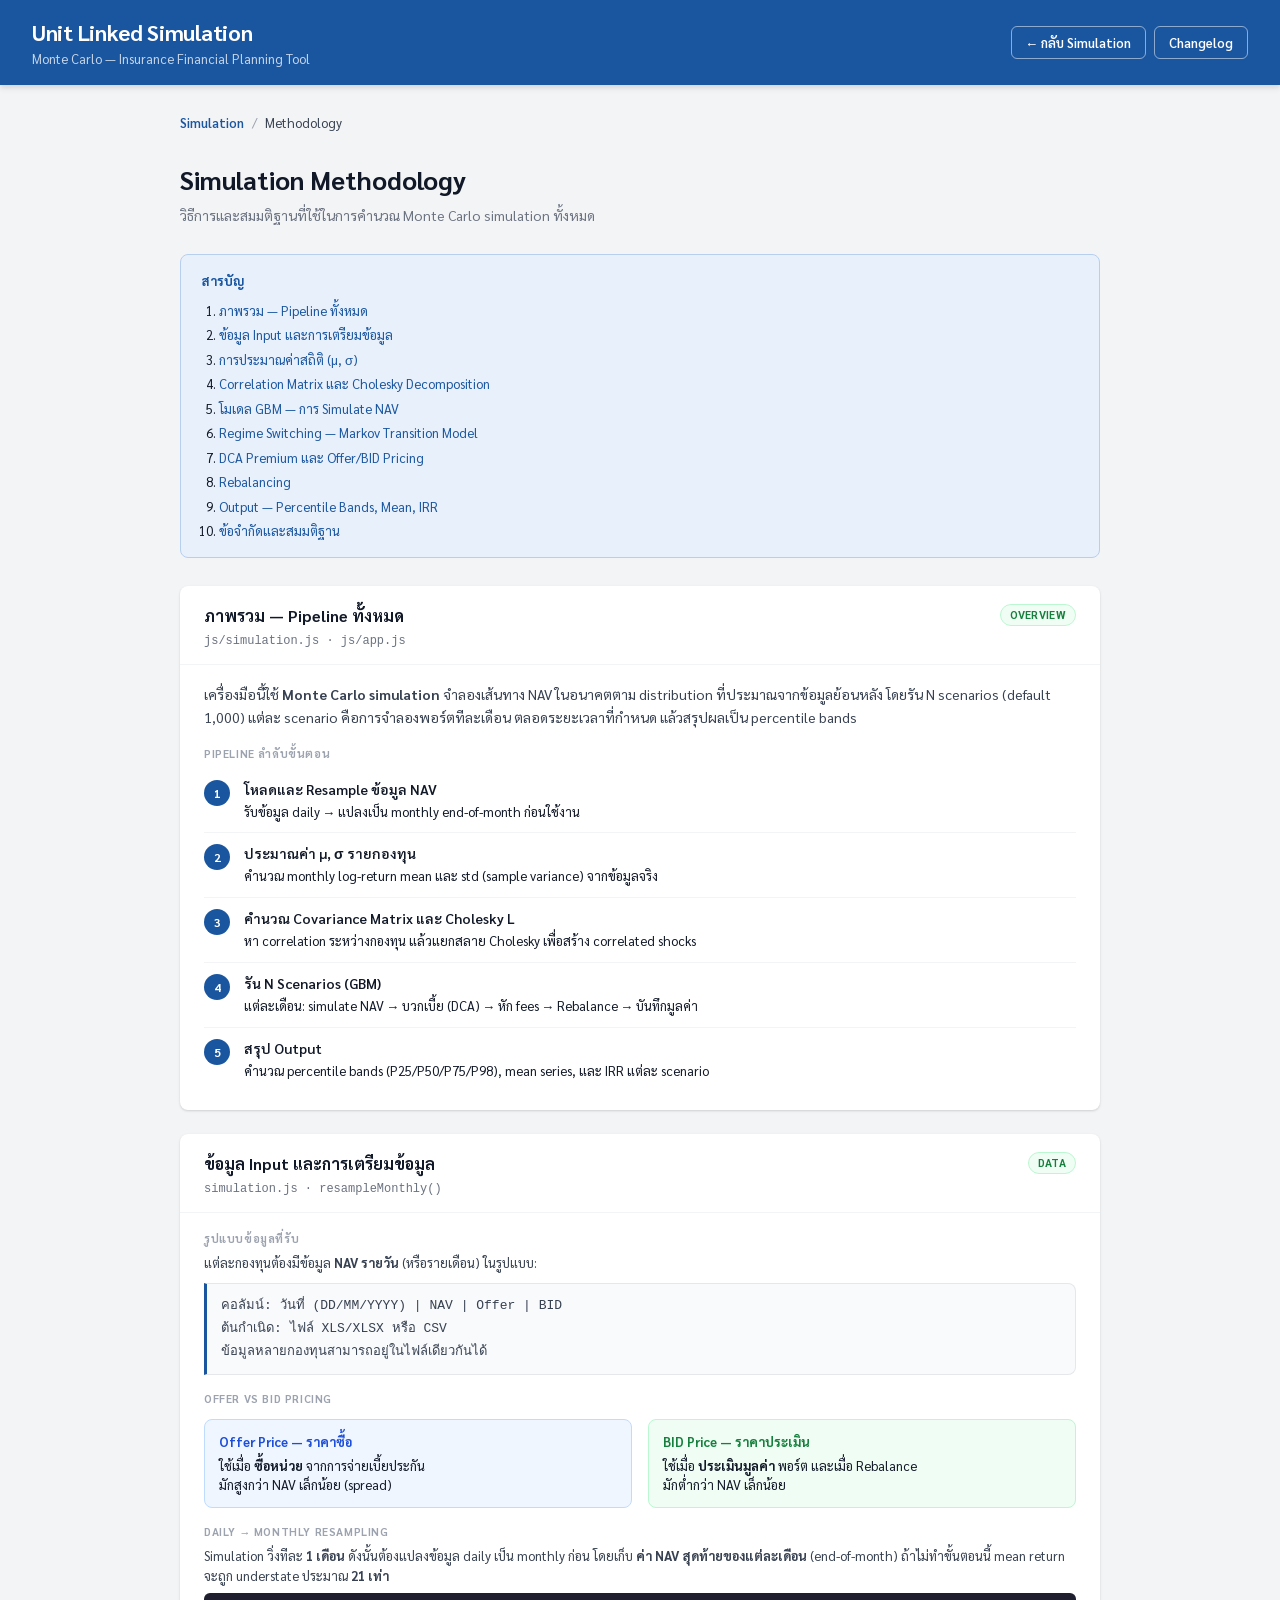
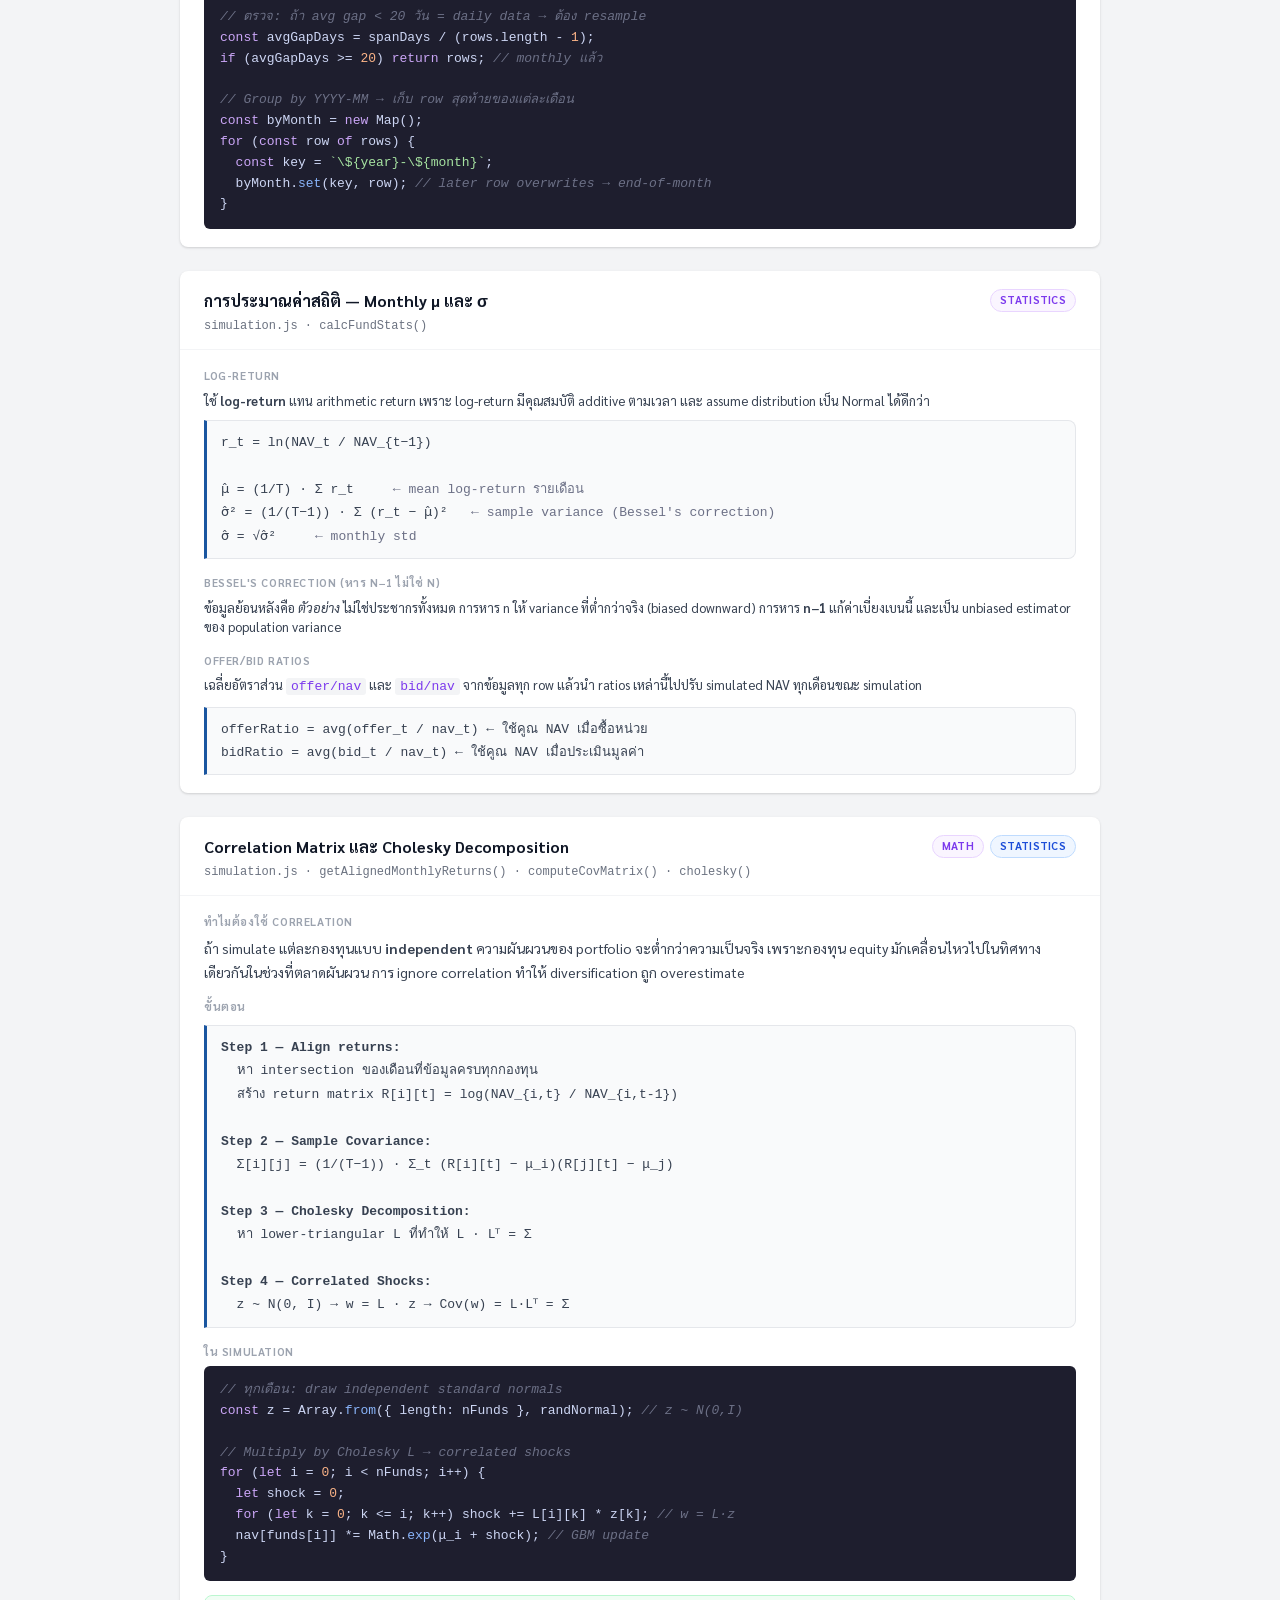
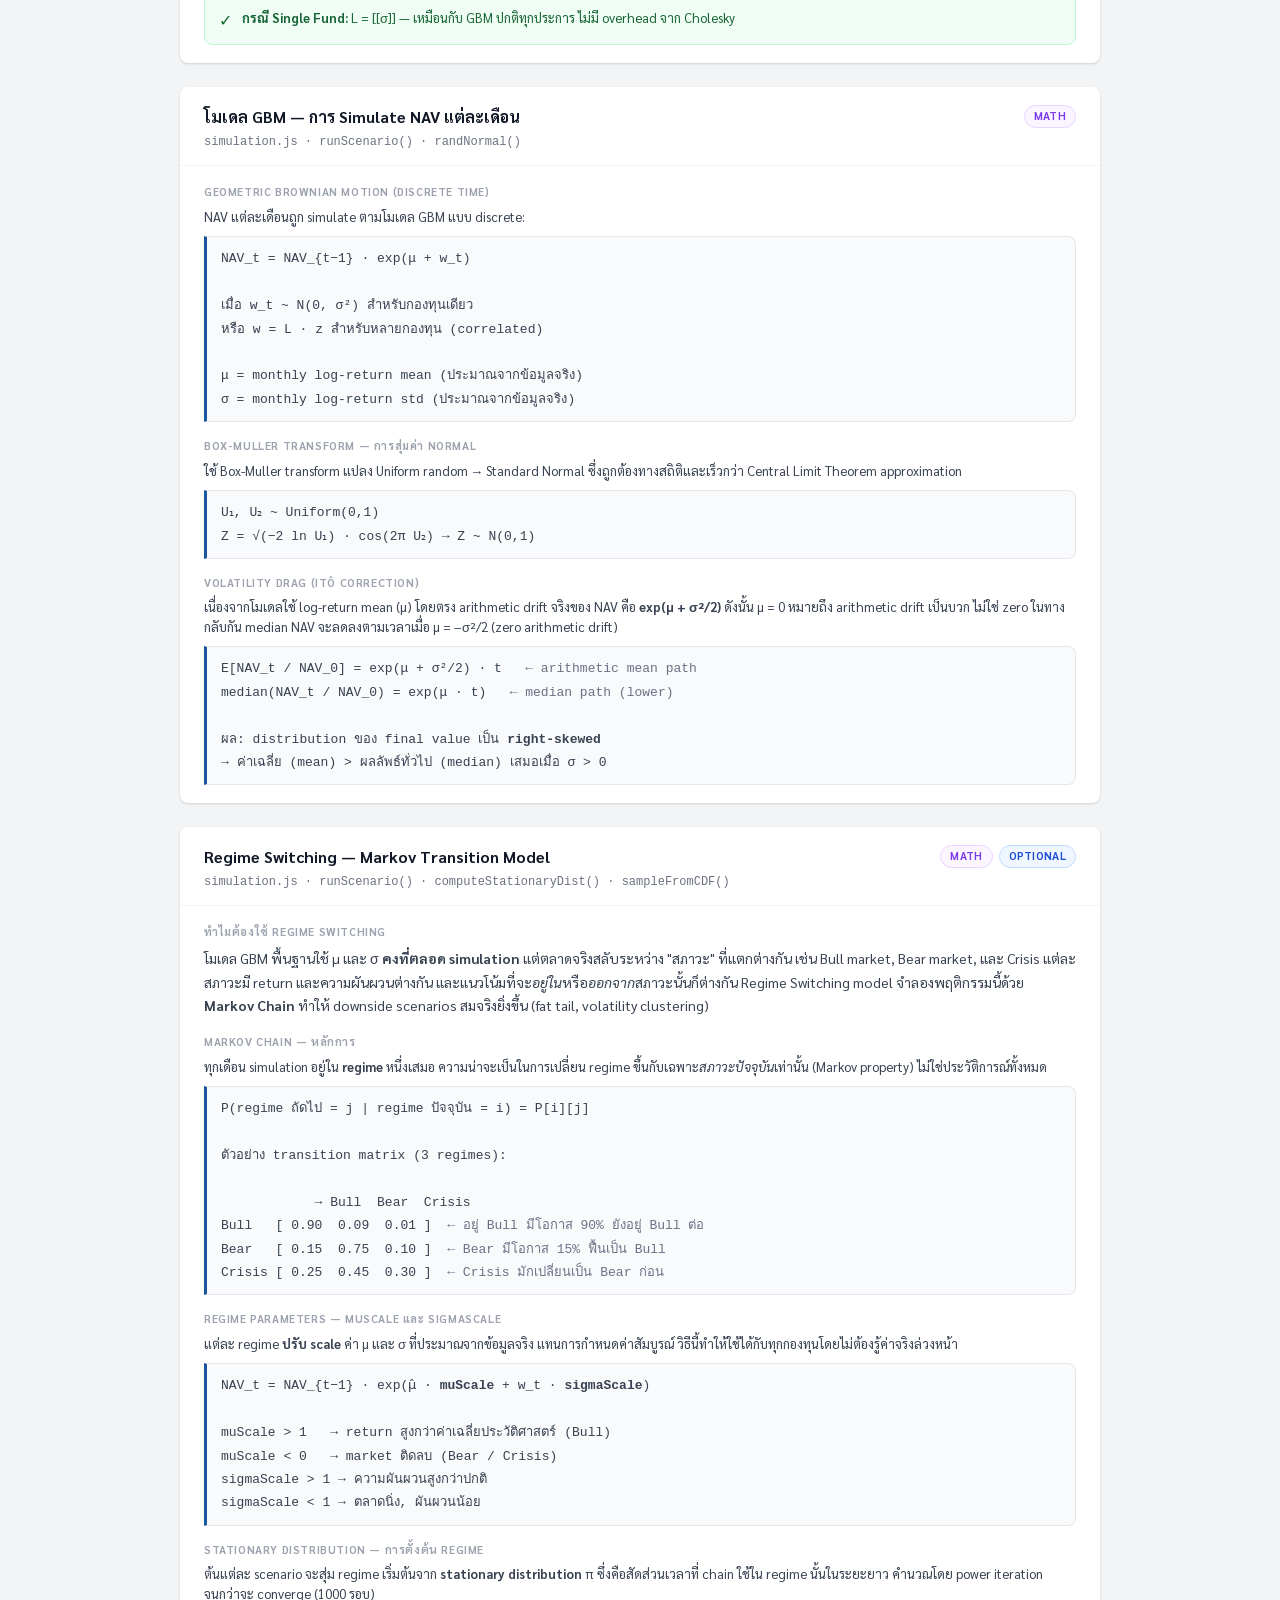
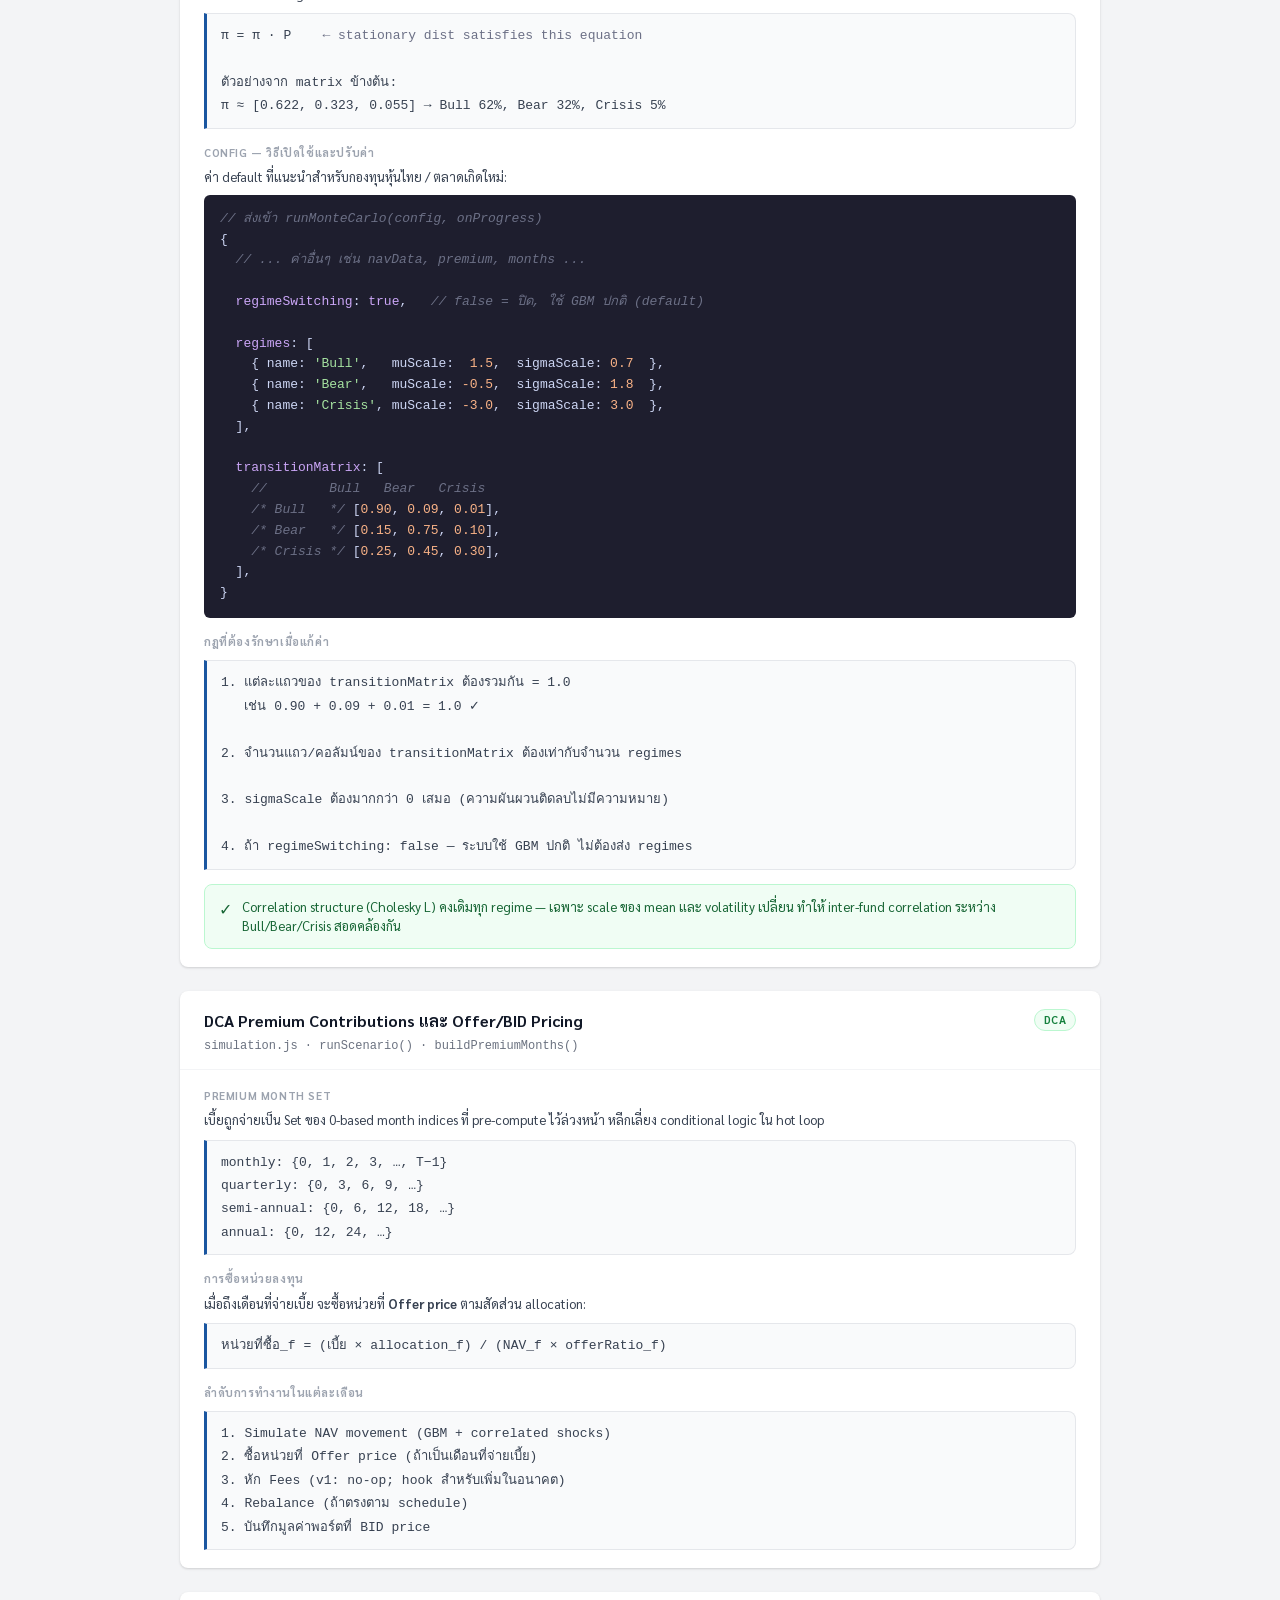
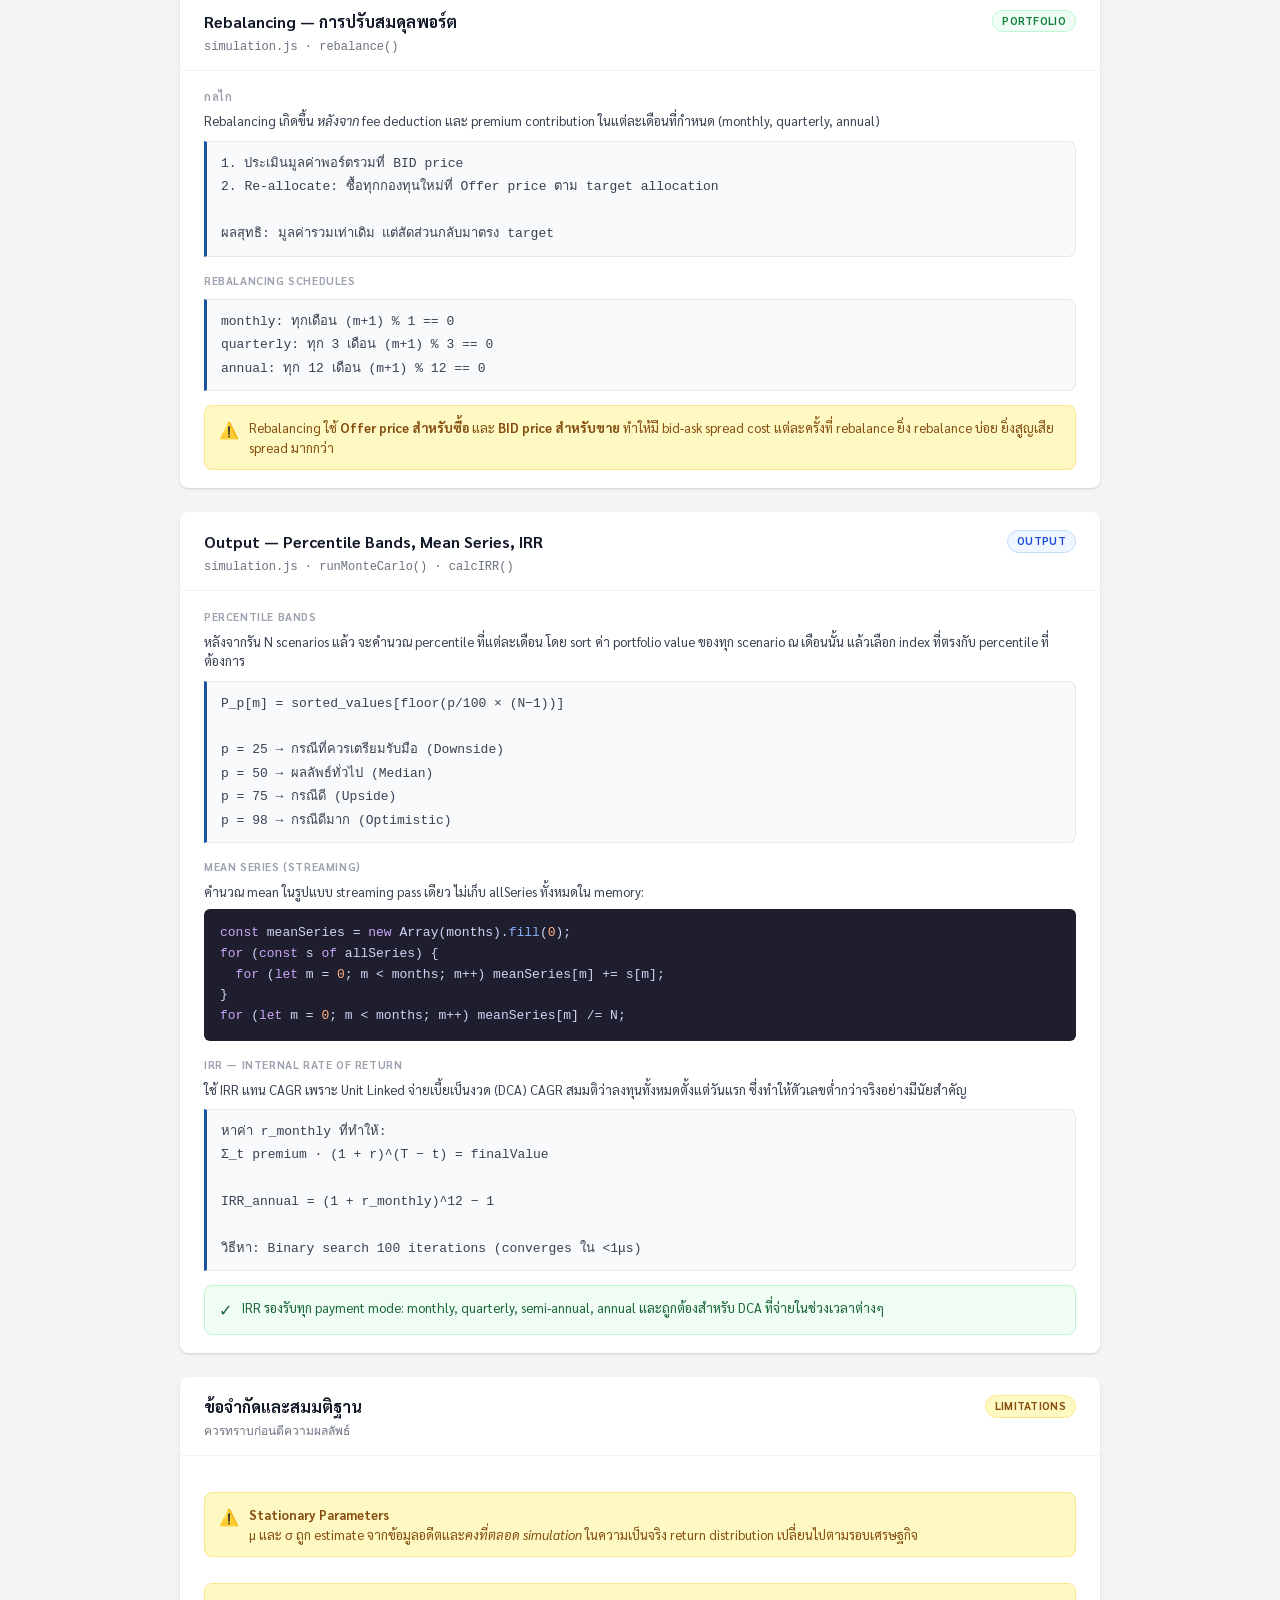
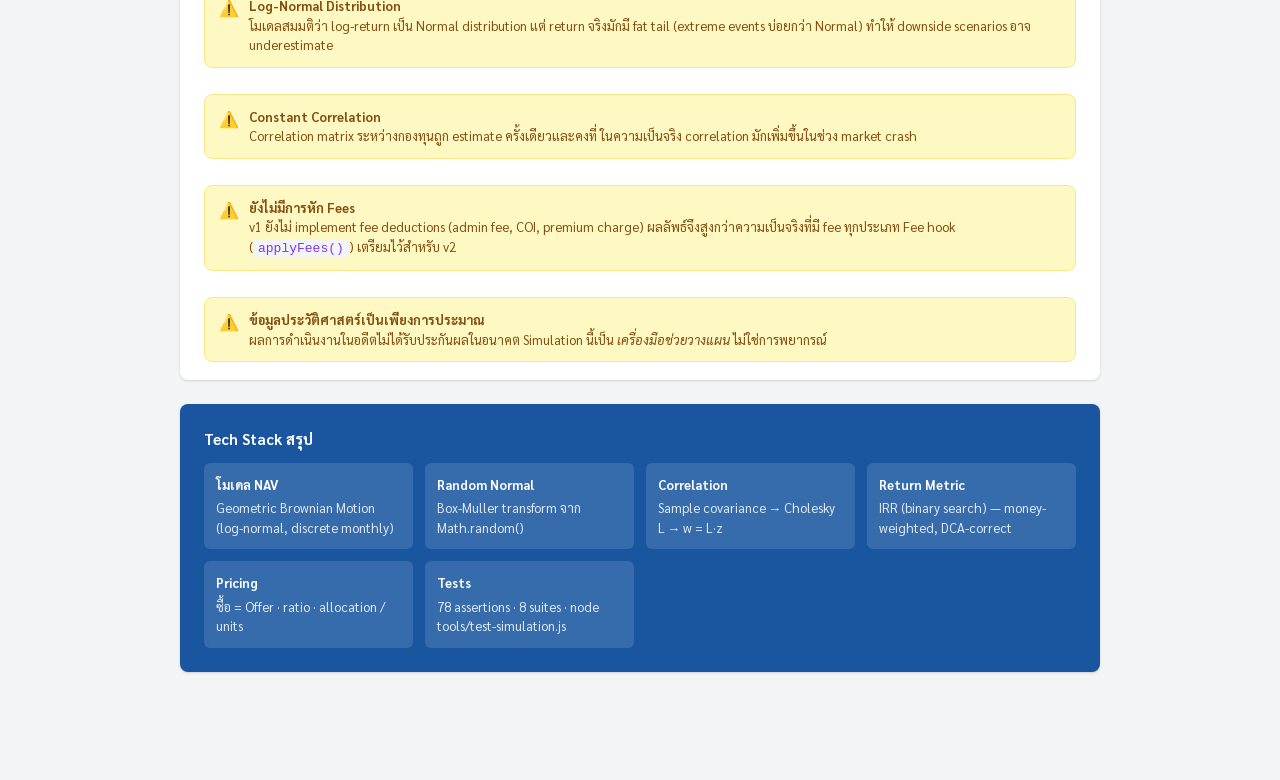
==== commit 622e726f: "add Markov regime switching model with stationary distribution init simulation.js: - computeStationa" ====
--- a/readme.html
+++ b/readme.html
@@ -164,6 +164,7 @@
       <li><a href="#stats">การประมาณค่าสถิติ (μ, σ)</a></li>
       <li><a href="#correlation">Correlation Matrix และ Cholesky Decomposition</a></li>
       <li><a href="#gbm">โมเดล GBM — การ Simulate NAV</a></li>
+      <li><a href="#regime">Regime Switching — Markov Transition Model</a></li>
       <li><a href="#dca">DCA Premium และ Offer/BID Pricing</a></li>
       <li><a href="#rebalance">Rebalancing</a></li>
       <li><a href="#output">Output — Percentile Bands, Mean, IRR</a></li>
@@ -442,7 +443,116 @@
   </div>
 
   <!-- ══════════════════════════════════════════════════════════════════════════
-       6. DCA
+       6. Regime Switching
+  ══════════════════════════════════════════════════════════════════════════ -->
+  <div class="fix-card" id="regime">
+    <div class="fix-header">
+      <div>
+        <div class="fix-title">Regime Switching — Markov Transition Model</div>
+        <div class="fix-file">simulation.js · runScenario() · computeStationaryDist() · sampleFromCDF()</div>
+      </div>
+      <div style="display:flex;gap:6px;flex-shrink:0">
+        <span class="badge badge-math">Math</span>
+        <span class="badge badge-stats">Optional</span>
+      </div>
+    </div>
+    <div class="fix-body">
+
+      <div class="fix-section-label">ทำไมต้องใช้ Regime Switching</div>
+      <p style="font-size:14px;color:var(--gray-700);line-height:1.7;margin-bottom:16px">
+        โมเดล GBM พื้นฐานใช้ μ และ σ <strong>คงที่ตลอด simulation</strong>
+        แต่ตลาดจริงสลับระหว่าง "สภาวะ" ที่แตกต่างกัน เช่น Bull market, Bear market, และ Crisis
+        แต่ละสภาวะมี return และความผันผวนต่างกัน และแนวโน้มที่จะ<em>อยู่ใน</em>หรือ<em>ออกจาก</em>สภาวะนั้นก็ต่างกัน
+        Regime Switching model จำลองพฤติกรรมนี้ด้วย <strong>Markov Chain</strong>
+        ทำให้ downside scenarios สมจริงยิ่งขึ้น (fat tail, volatility clustering)
+      </p>
+
+      <div class="fix-section-label">Markov Chain — หลักการ</div>
+      <p style="font-size:13px;color:var(--gray-700);margin-bottom:8px">
+        ทุกเดือน simulation อยู่ใน <strong>regime</strong> หนึ่งเสมอ
+        ความน่าจะเป็นในการเปลี่ยน regime ขึ้นกับเฉพาะ<em>สภาวะปัจจุบัน</em>เท่านั้น (Markov property)
+        ไม่ใช่ประวัติการณ์ทั้งหมด
+      </p>
+      <div class="math-box">
+        P(regime ถัดไป = j | regime ปัจจุบัน = i) = P[i][j]<br><br>
+        ตัวอย่าง transition matrix (3 regimes):<br><br>
+        &nbsp;&nbsp;&nbsp;&nbsp;&nbsp;&nbsp;&nbsp;&nbsp;&nbsp;&nbsp;&nbsp;&nbsp;→ Bull &nbsp;Bear &nbsp;Crisis<br>
+        Bull &nbsp;&nbsp;[ 0.90 &nbsp;0.09 &nbsp;0.01 ]&nbsp;&nbsp;<span style="color:#6c7086">← อยู่ Bull มีโอกาส 90% ยังอยู่ Bull ต่อ</span><br>
+        Bear &nbsp;&nbsp;[ 0.15 &nbsp;0.75 &nbsp;0.10 ]&nbsp;&nbsp;<span style="color:#6c7086">← Bear มีโอกาส 15% ฟื้นเป็น Bull</span><br>
+        Crisis [ 0.25 &nbsp;0.45 &nbsp;0.30 ]&nbsp;&nbsp;<span style="color:#6c7086">← Crisis มักเปลี่ยนเป็น Bear ก่อน</span>
+      </div>
+
+      <div class="fix-section-label" style="margin-top:16px">Regime Parameters — muScale และ sigmaScale</div>
+      <p style="font-size:13px;color:var(--gray-700);margin-bottom:8px">
+        แต่ละ regime <strong>ปรับ scale</strong> ค่า μ และ σ ที่ประมาณจากข้อมูลจริง
+        แทนการกำหนดค่าสัมบูรณ์ วิธีนี้ทำให้ใช้ได้กับทุกกองทุนโดยไม่ต้องรู้ค่าจริงล่วงหน้า
+      </p>
+      <div class="math-box">
+        NAV_t = NAV_{t−1} · exp(μ̂ · <strong>muScale</strong> + w_t · <strong>sigmaScale</strong>)<br><br>
+        muScale &gt; 1 &nbsp;&nbsp;→ return สูงกว่าค่าเฉลี่ยประวัติศาสตร์ (Bull)<br>
+        muScale &lt; 0 &nbsp;&nbsp;→ market ติดลบ (Bear / Crisis)<br>
+        sigmaScale &gt; 1 → ความผันผวนสูงกว่าปกติ<br>
+        sigmaScale &lt; 1 → ตลาดนิ่ง, ผันผวนน้อย
+      </div>
+
+      <div class="fix-section-label" style="margin-top:16px">Stationary Distribution — การตั้งต้น Regime</div>
+      <p style="font-size:13px;color:var(--gray-700);margin-bottom:8px">
+        ต้นแต่ละ scenario จะสุ่ม regime เริ่มต้นจาก <strong>stationary distribution</strong> π
+        ซึ่งคือสัดส่วนเวลาที่ chain ใช้ใน regime นั้นในระยะยาว
+        คำนวณโดย power iteration จนกว่าจะ converge (1000 รอบ)
+      </p>
+      <div class="math-box">
+        π = π · P &nbsp;&nbsp;&nbsp;<span style="color:#6c7086">← stationary dist satisfies this equation</span><br><br>
+        ตัวอย่างจาก matrix ข้างต้น:<br>
+        π ≈ [0.622, 0.323, 0.055]  → Bull 62%, Bear 32%, Crisis 5%
+      </div>
+
+      <div class="fix-section-label" style="margin-top:16px">Config — วิธีเปิดใช้และปรับค่า</div>
+      <p style="font-size:13px;color:var(--gray-700);margin-bottom:8px">
+        ค่า default ที่แนะนำสำหรับกองทุนหุ้นไทย / ตลาดเกิดใหม่:
+      </p>
+      <pre><code><span class="cmt">// ส่งเข้า runMonteCarlo(config, onProgress)</span>
+{
+  <span class="cmt">// ... ค่าอื่นๆ เช่น navData, premium, months ...</span>
+
+  <span class="kw">regimeSwitching</span>: <span class="kw">true</span>,   <span class="cmt">// false = ปิด, ใช้ GBM ปกติ (default)</span>
+
+  <span class="kw">regimes</span>: [
+    { name: <span class="str">'Bull'</span>,   muScale:  <span class="num">1.5</span>,  sigmaScale: <span class="num">0.7</span>  },
+    { name: <span class="str">'Bear'</span>,   muScale: <span class="num">-0.5</span>,  sigmaScale: <span class="num">1.8</span>  },
+    { name: <span class="str">'Crisis'</span>, muScale: <span class="num">-3.0</span>,  sigmaScale: <span class="num">3.0</span>  },
+  ],
+
+  <span class="kw">transitionMatrix</span>: [
+    <span class="cmt">//        Bull   Bear   Crisis</span>
+    <span class="cmt">/* Bull   */</span> [<span class="num">0.90</span>, <span class="num">0.09</span>, <span class="num">0.01</span>],
+    <span class="cmt">/* Bear   */</span> [<span class="num">0.15</span>, <span class="num">0.75</span>, <span class="num">0.10</span>],
+    <span class="cmt">/* Crisis */</span> [<span class="num">0.25</span>, <span class="num">0.45</span>, <span class="num">0.30</span>],
+  ],
+}</code></pre>
+
+      <div class="fix-section-label" style="margin-top:16px">กฎที่ต้องรักษาเมื่อแก้ค่า</div>
+      <div class="math-box">
+        1. แต่ละแถวของ transitionMatrix ต้องรวมกัน = 1.0<br>
+        &nbsp;&nbsp;&nbsp;เช่น 0.90 + 0.09 + 0.01 = 1.0 ✓<br><br>
+        2. จำนวนแถว/คอลัมน์ของ transitionMatrix ต้องเท่ากับจำนวน regimes<br><br>
+        3. sigmaScale ต้องมากกว่า 0 เสมอ (ความผันผวนติดลบไม่มีความหมาย)<br><br>
+        4. ถ้า regimeSwitching: false — ระบบใช้ GBM ปกติ ไม่ต้องส่ง regimes
+      </div>
+
+      <div class="impact-box">
+        <span class="impact-icon">✓</span>
+        <div>
+          Correlation structure (Cholesky L) คงเดิมทุก regime
+          — เฉพาะ scale ของ mean และ volatility เปลี่ยน
+          ทำให้ inter-fund correlation ระหว่าง Bull/Bear/Crisis สอดคล้องกัน
+        </div>
+      </div>
+    </div>
+  </div>
+
+  <!-- ══════════════════════════════════════════════════════════════════════════
+       8. DCA
   ══════════════════════════════════════════════════════════════════════════ -->
   <div class="fix-card" id="dca">
     <div class="fix-header">
@@ -486,7 +596,7 @@
   </div>
 
   <!-- ══════════════════════════════════════════════════════════════════════════
-       7. Rebalancing
+       9. Rebalancing
   ══════════════════════════════════════════════════════════════════════════ -->
   <div class="fix-card" id="rebalance">
     <div class="fix-header">
@@ -528,7 +638,7 @@
   </div>
 
   <!-- ══════════════════════════════════════════════════════════════════════════
-       8. Output
+       10. Output
   ══════════════════════════════════════════════════════════════════════════ -->
   <div class="fix-card" id="output">
     <div class="fix-header">
@@ -587,7 +697,7 @@
   </div>
 
   <!-- ══════════════════════════════════════════════════════════════════════════
-       9. Limitations
+       11. Limitations
   ══════════════════════════════════════════════════════════════════════════ -->
   <div class="fix-card" id="limits">
     <div class="fix-header">
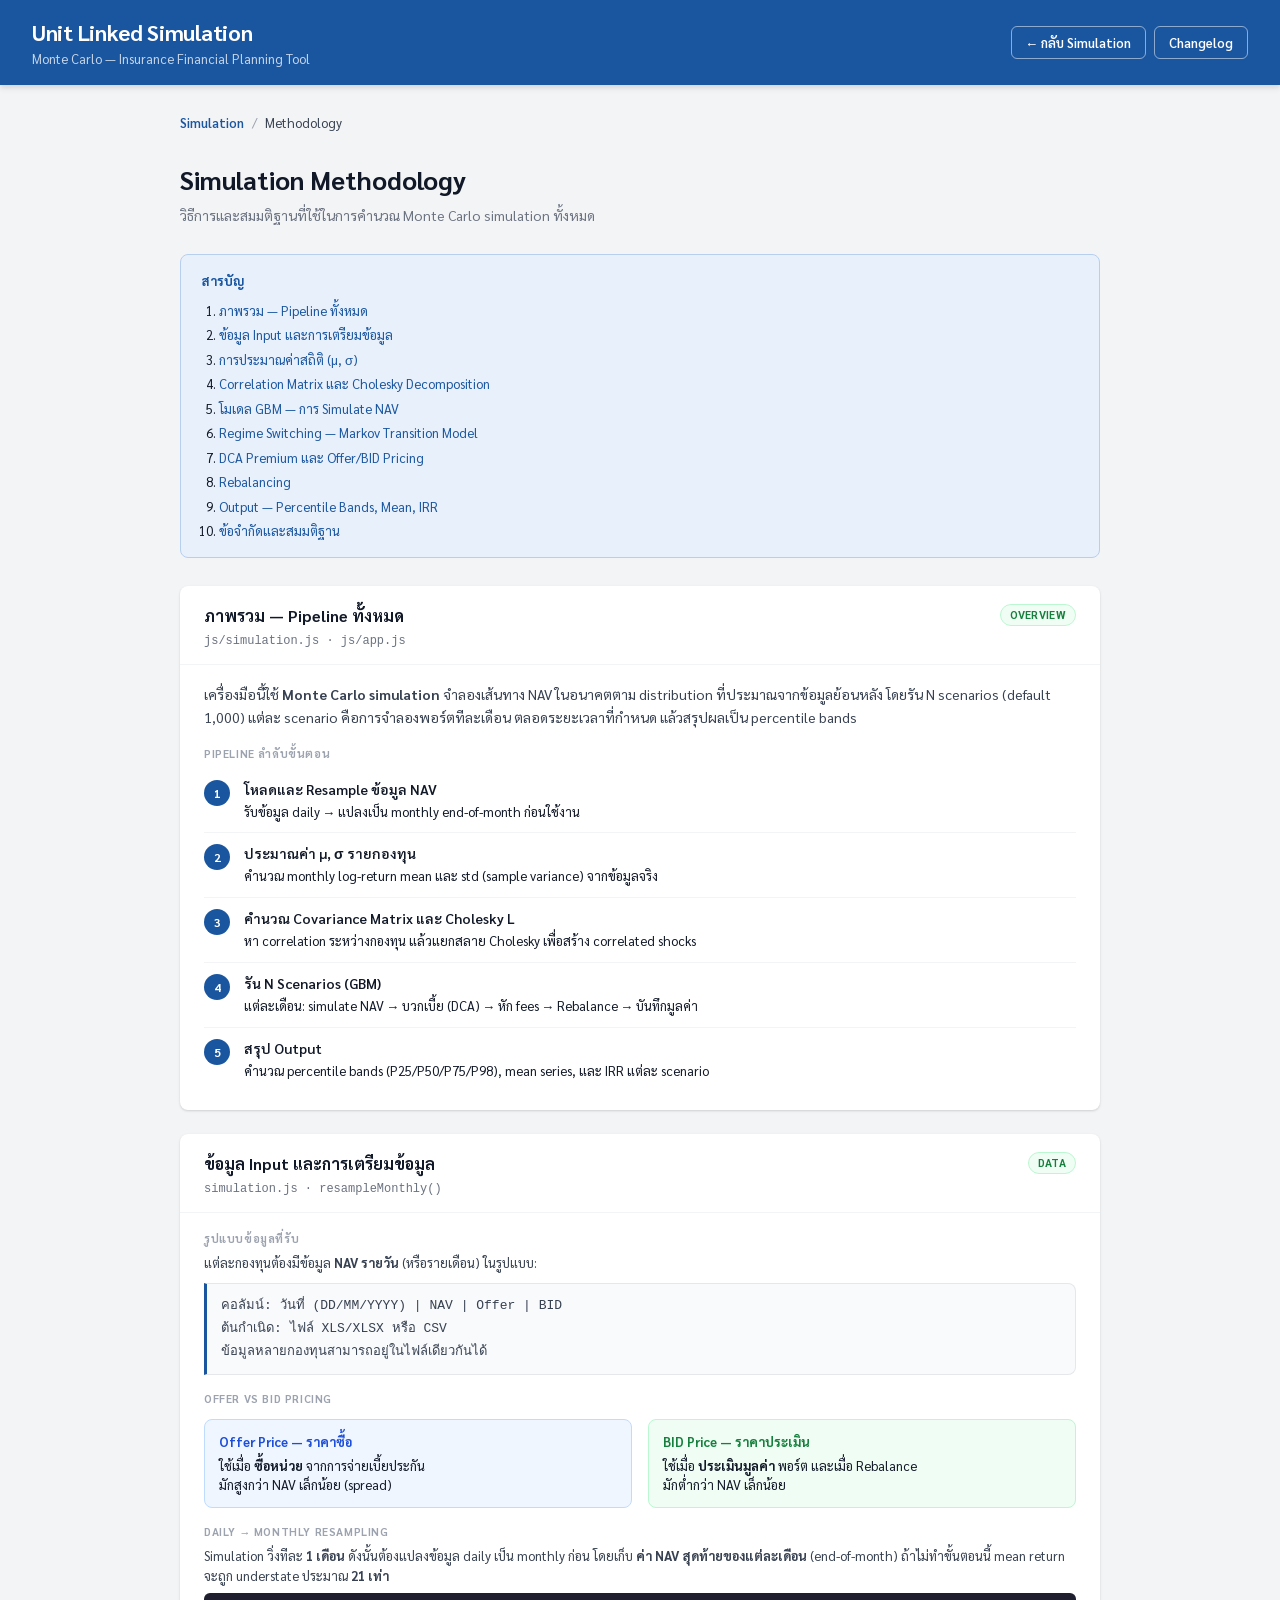
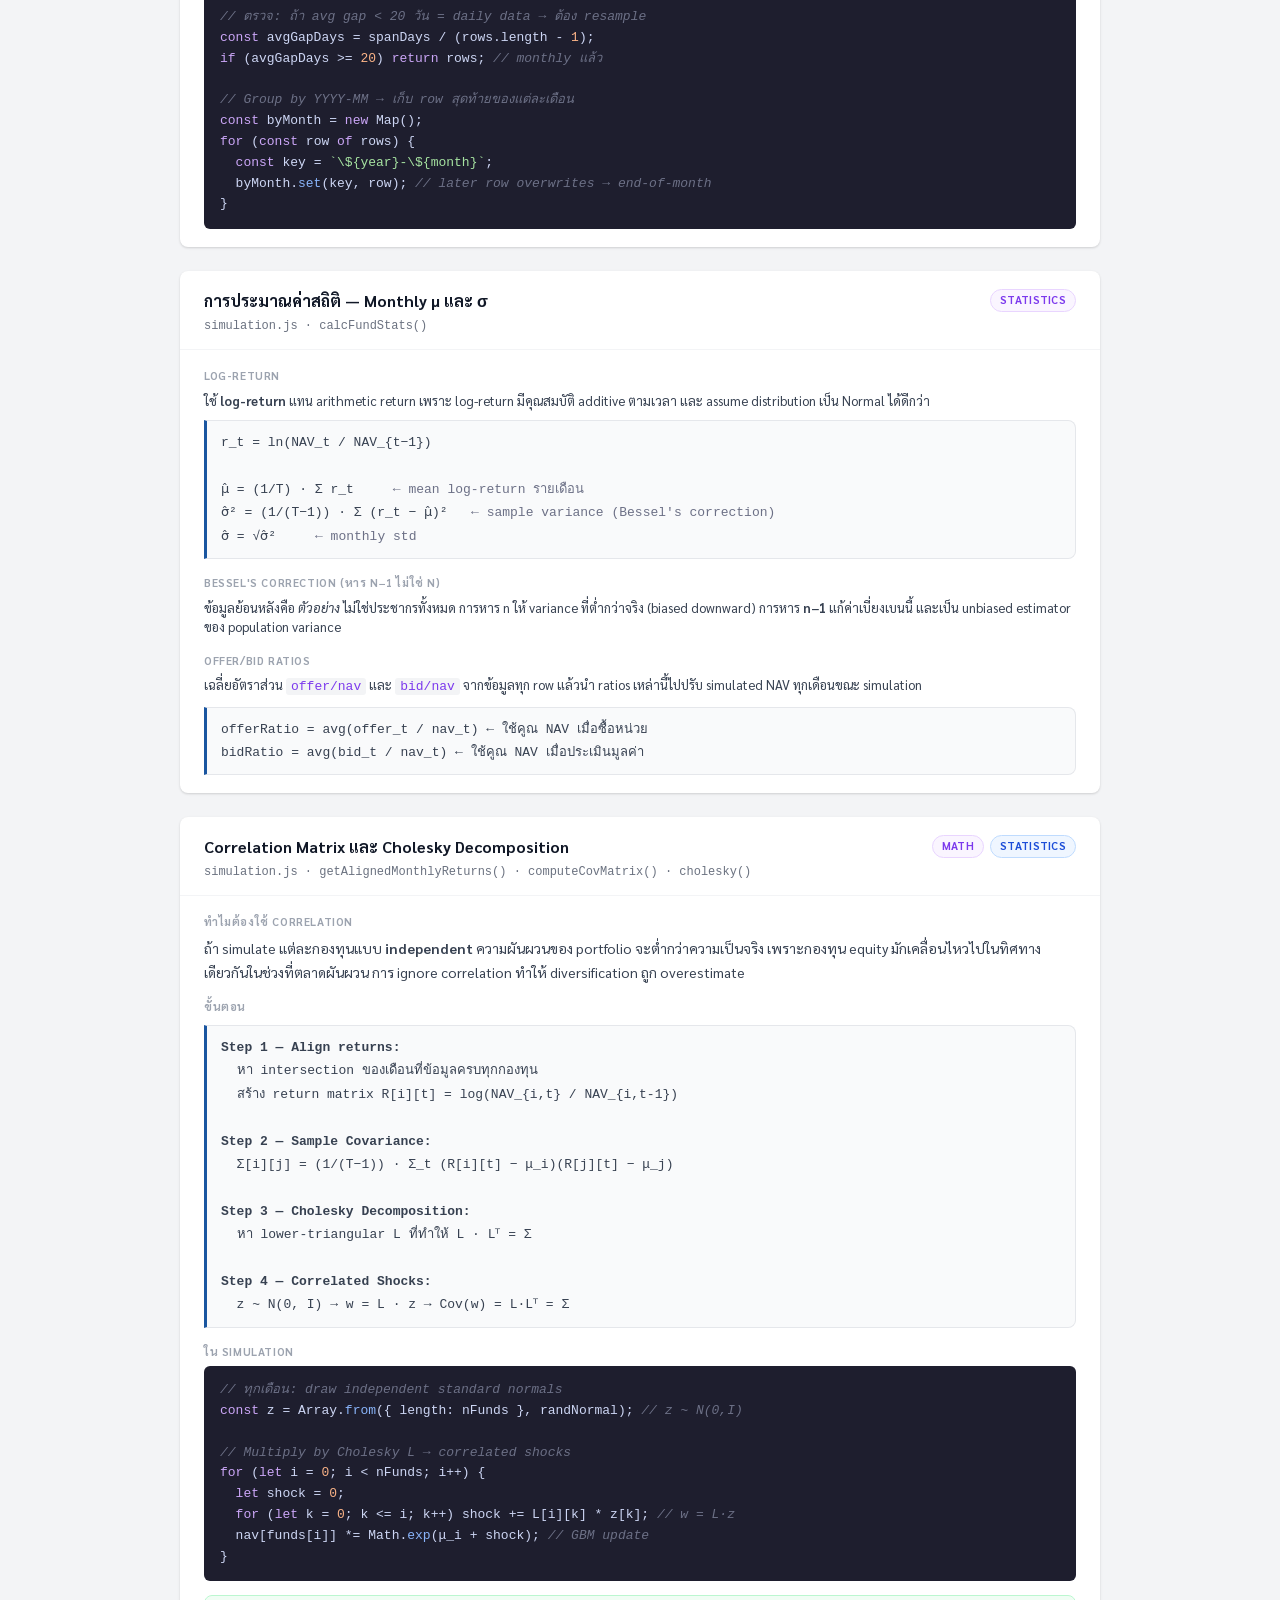
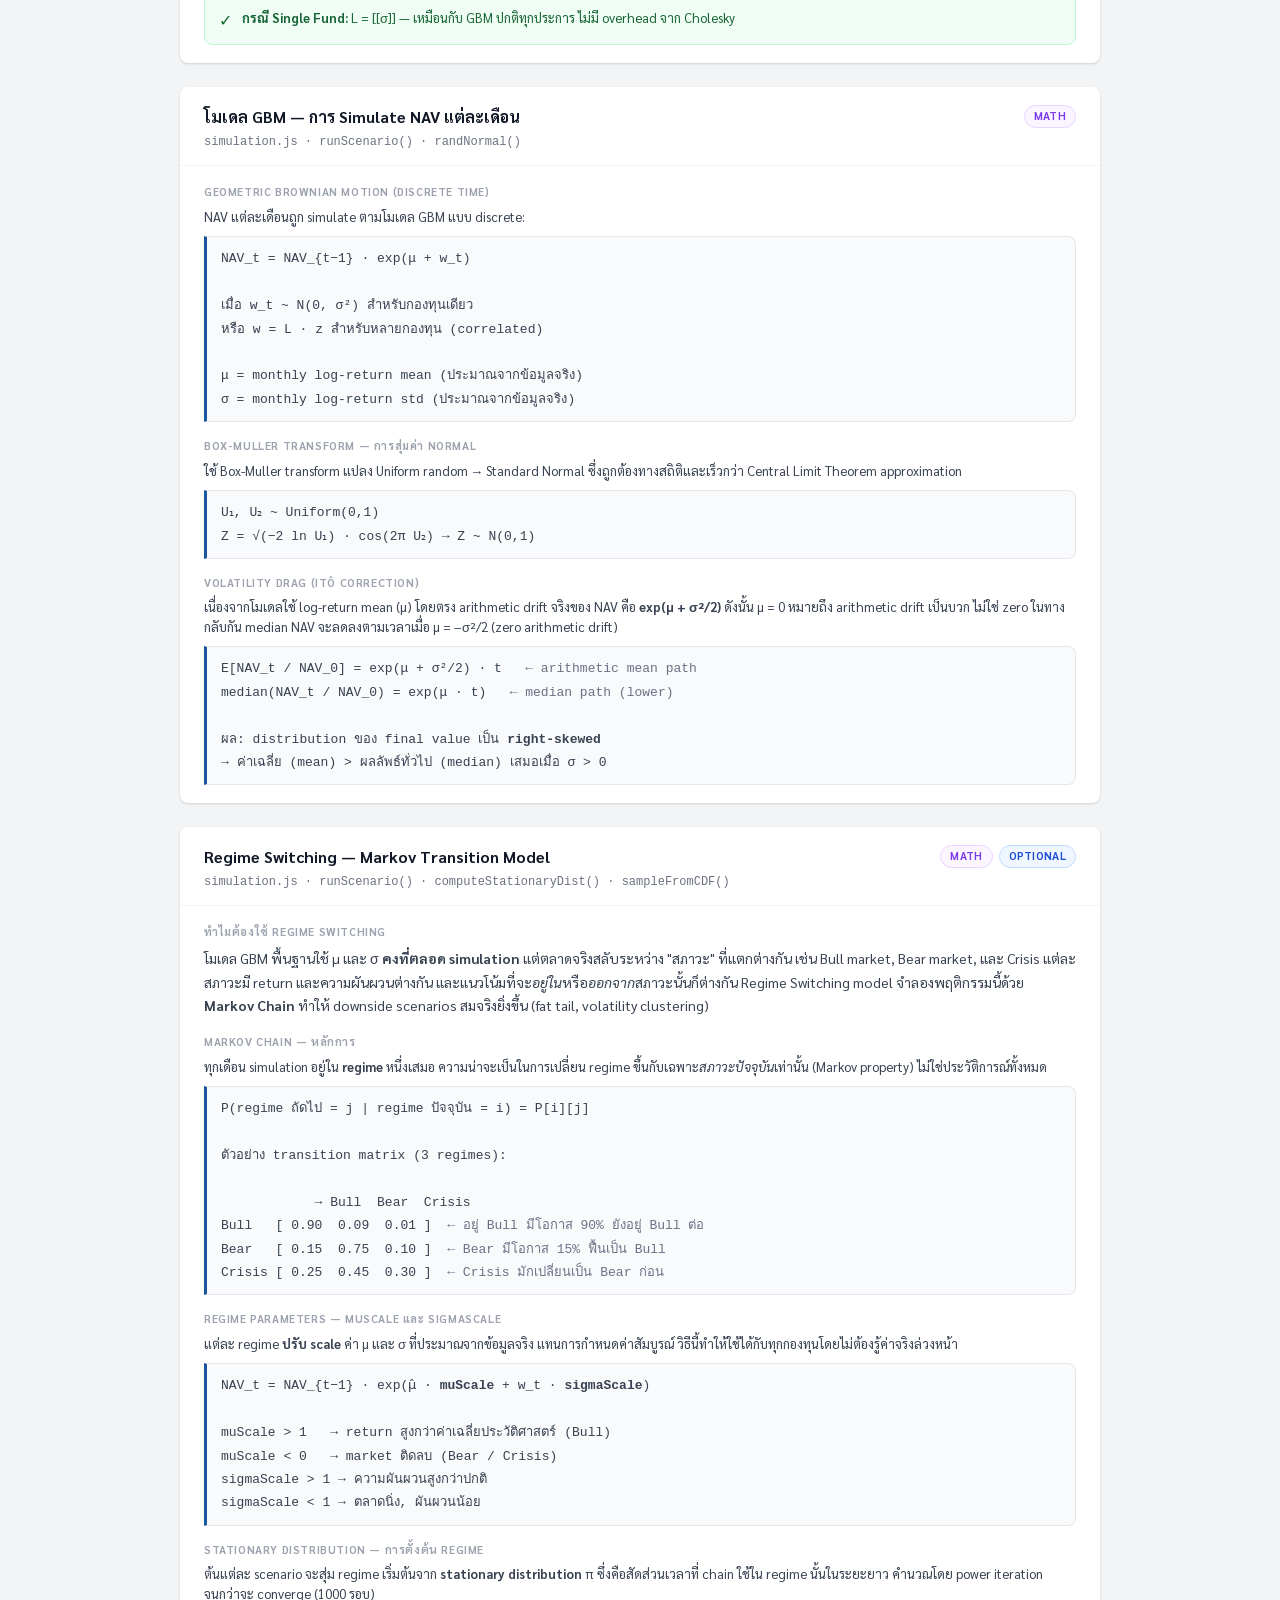
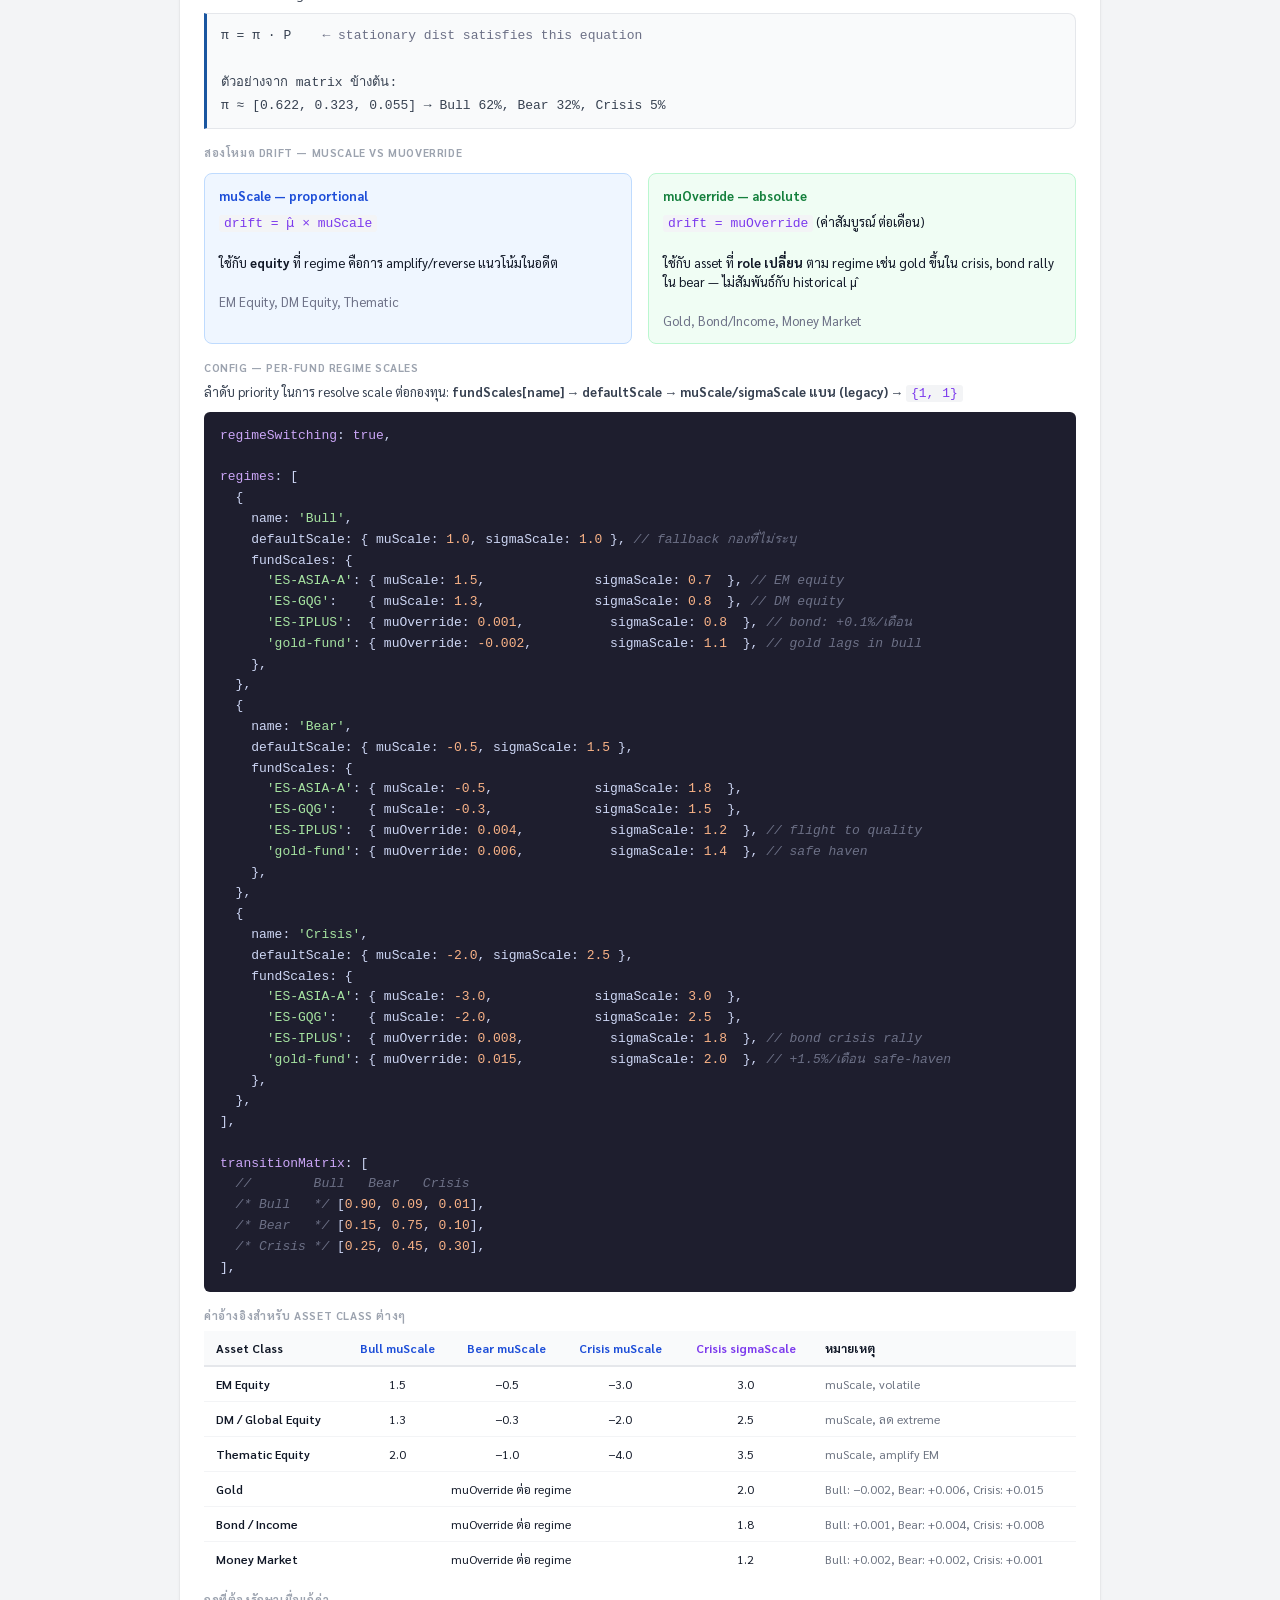
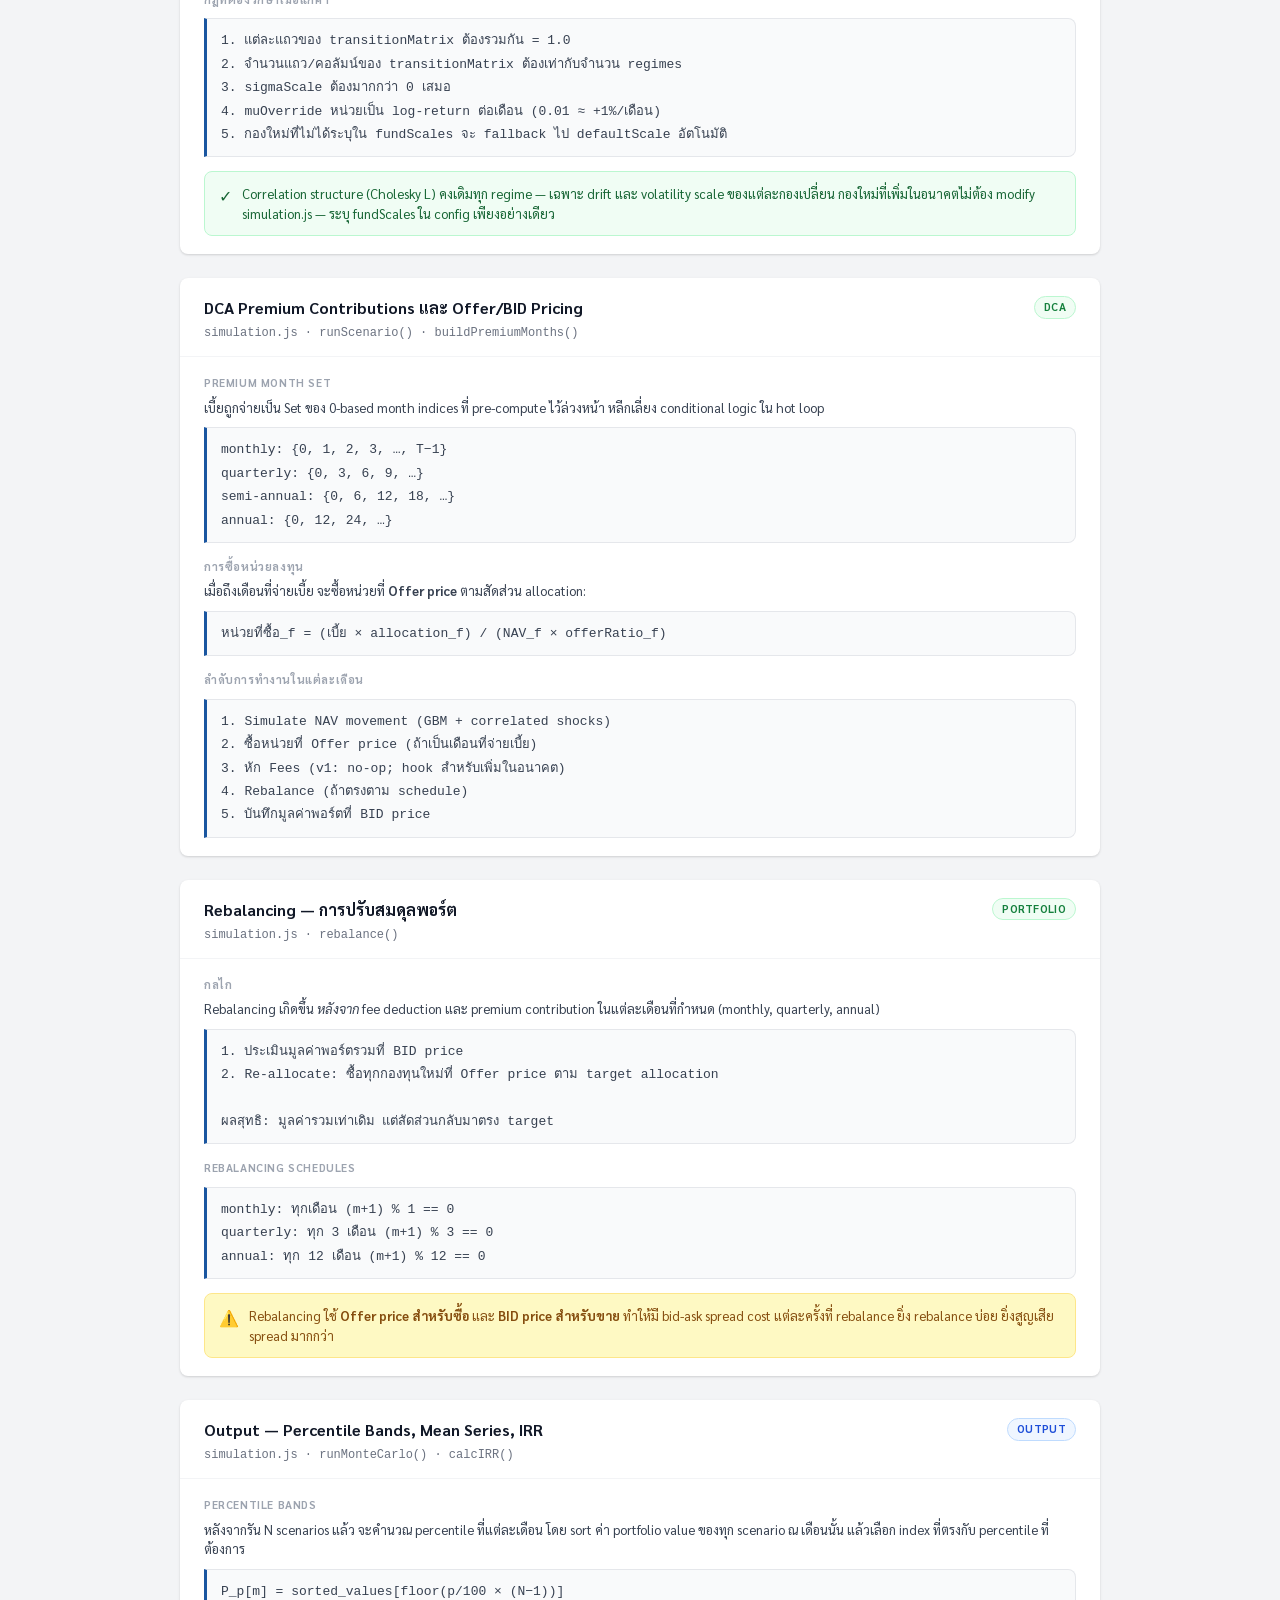
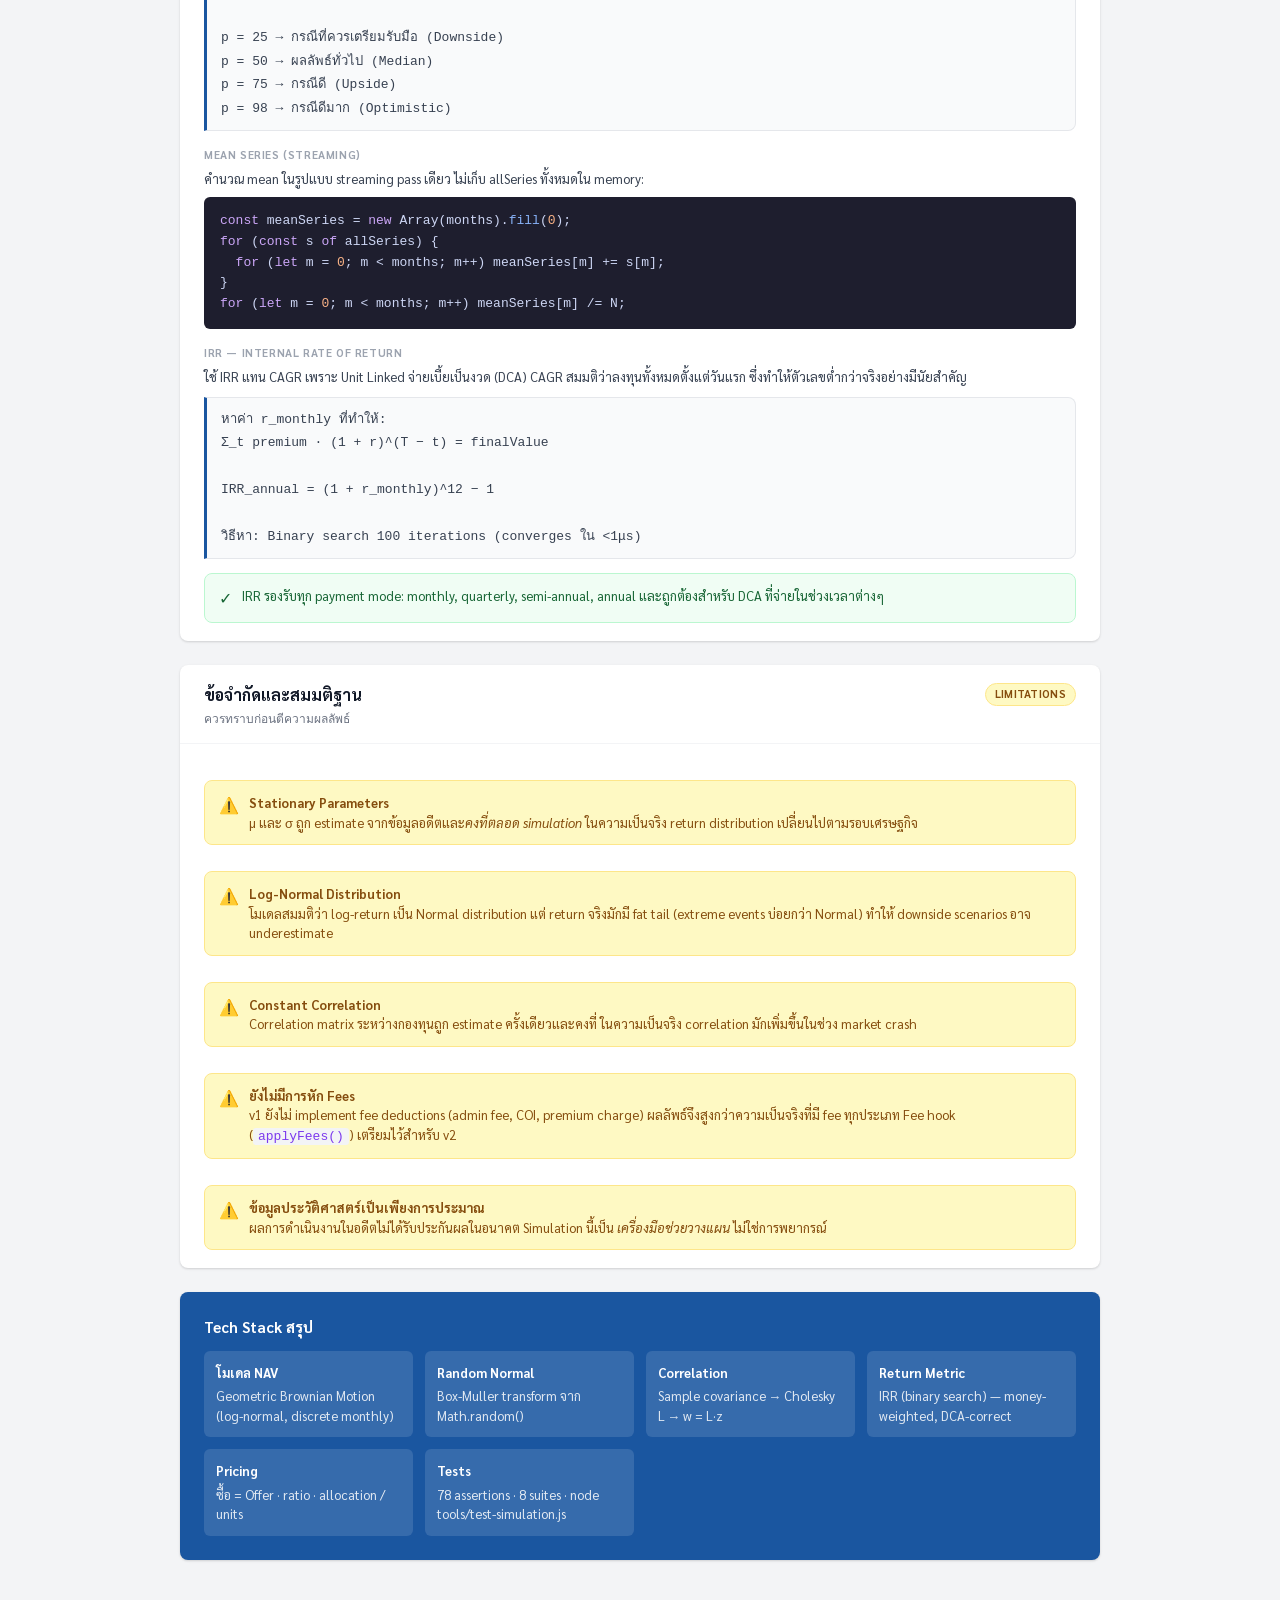
==== commit e0e74d65: "per-fund regime scales with muOverride for role-based assets simulation.js: - regime scale resolutio" ====
--- a/readme.html
+++ b/readme.html
@@ -507,45 +507,145 @@
         π ≈ [0.622, 0.323, 0.055]  → Bull 62%, Bear 32%, Crisis 5%
       </div>
 
-      <div class="fix-section-label" style="margin-top:16px">Config — วิธีเปิดใช้และปรับค่า</div>
-      <p style="font-size:13px;color:var(--gray-700);margin-bottom:8px">
-        ค่า default ที่แนะนำสำหรับกองทุนหุ้นไทย / ตลาดเกิดใหม่:
-      </p>
-      <pre><code><span class="cmt">// ส่งเข้า runMonteCarlo(config, onProgress)</span>
-{
-  <span class="cmt">// ... ค่าอื่นๆ เช่น navData, premium, months ...</span>
-
-  <span class="kw">regimeSwitching</span>: <span class="kw">true</span>,   <span class="cmt">// false = ปิด, ใช้ GBM ปกติ (default)</span>
-
-  <span class="kw">regimes</span>: [
-    { name: <span class="str">'Bull'</span>,   muScale:  <span class="num">1.5</span>,  sigmaScale: <span class="num">0.7</span>  },
-    { name: <span class="str">'Bear'</span>,   muScale: <span class="num">-0.5</span>,  sigmaScale: <span class="num">1.8</span>  },
-    { name: <span class="str">'Crisis'</span>, muScale: <span class="num">-3.0</span>,  sigmaScale: <span class="num">3.0</span>  },
-  ],
-
-  <span class="kw">transitionMatrix</span>: [
-    <span class="cmt">//        Bull   Bear   Crisis</span>
-    <span class="cmt">/* Bull   */</span> [<span class="num">0.90</span>, <span class="num">0.09</span>, <span class="num">0.01</span>],
-    <span class="cmt">/* Bear   */</span> [<span class="num">0.15</span>, <span class="num">0.75</span>, <span class="num">0.10</span>],
-    <span class="cmt">/* Crisis */</span> [<span class="num">0.25</span>, <span class="num">0.45</span>, <span class="num">0.30</span>],
-  ],
-}</code></pre>
+      <div class="fix-section-label" style="margin-top:16px">สองโหมด Drift — muScale vs muOverride</div>
+      <div class="two-col">
+        <div style="background:#eff6ff;border:1px solid #bfdbfe;border-radius:var(--radius);padding:12px 14px;font-size:13px">
+          <div style="font-weight:700;color:#1d4ed8;margin-bottom:6px">muScale — proportional</div>
+          <code>drift = μ̂ × muScale</code><br><br>
+          ใช้กับ <strong>equity</strong> ที่ regime คือการ amplify/reverse แนวโน้มในอดีต<br><br>
+          <span style="color:#6c7086">EM Equity, DM Equity, Thematic</span>
+        </div>
+        <div style="background:#f0fdf4;border:1px solid #bbf7d0;border-radius:var(--radius);padding:12px 14px;font-size:13px">
+          <div style="font-weight:700;color:#15803d;margin-bottom:6px">muOverride — absolute</div>
+          <code>drift = muOverride</code> (ค่าสัมบูรณ์ ต่อเดือน)<br><br>
+          ใช้กับ asset ที่ <strong>role เปลี่ยน</strong> ตาม regime เช่น gold ขึ้นใน crisis, bond rally ใน bear — ไม่สัมพันธ์กับ historical μ̂<br><br>
+          <span style="color:#6c7086">Gold, Bond/Income, Money Market</span>
+        </div>
+      </div>
+
+      <div class="fix-section-label" style="margin-top:16px">Config — per-fund regime scales</div>
+      <p style="font-size:13px;color:var(--gray-700);margin-bottom:8px">
+        ลำดับ priority ในการ resolve scale ต่อกองทุน:
+        <strong>fundScales[name]</strong> → <strong>defaultScale</strong> → <strong>muScale/sigmaScale แบน (legacy)</strong> → <code>{1, 1}</code>
+      </p>
+      <pre><code><span class="kw">regimeSwitching</span>: <span class="kw">true</span>,
+
+<span class="kw">regimes</span>: [
+  {
+    name: <span class="str">'Bull'</span>,
+    defaultScale: { muScale: <span class="num">1.0</span>, sigmaScale: <span class="num">1.0</span> }, <span class="cmt">// fallback กองที่ไม่ระบุ</span>
+    fundScales: {
+      <span class="str">'ES-ASIA-A'</span>: { muScale: <span class="num">1.5</span>,              sigmaScale: <span class="num">0.7</span>  }, <span class="cmt">// EM equity</span>
+      <span class="str">'ES-GQG'</span>:    { muScale: <span class="num">1.3</span>,              sigmaScale: <span class="num">0.8</span>  }, <span class="cmt">// DM equity</span>
+      <span class="str">'ES-IPLUS'</span>:  { muOverride: <span class="num">0.001</span>,           sigmaScale: <span class="num">0.8</span>  }, <span class="cmt">// bond: +0.1%/เดือน</span>
+      <span class="str">'gold-fund'</span>: { muOverride: <span class="num">-0.002</span>,          sigmaScale: <span class="num">1.1</span>  }, <span class="cmt">// gold lags in bull</span>
+    },
+  },
+  {
+    name: <span class="str">'Bear'</span>,
+    defaultScale: { muScale: <span class="num">-0.5</span>, sigmaScale: <span class="num">1.5</span> },
+    fundScales: {
+      <span class="str">'ES-ASIA-A'</span>: { muScale: <span class="num">-0.5</span>,             sigmaScale: <span class="num">1.8</span>  },
+      <span class="str">'ES-GQG'</span>:    { muScale: <span class="num">-0.3</span>,             sigmaScale: <span class="num">1.5</span>  },
+      <span class="str">'ES-IPLUS'</span>:  { muOverride: <span class="num">0.004</span>,           sigmaScale: <span class="num">1.2</span>  }, <span class="cmt">// flight to quality</span>
+      <span class="str">'gold-fund'</span>: { muOverride: <span class="num">0.006</span>,           sigmaScale: <span class="num">1.4</span>  }, <span class="cmt">// safe haven</span>
+    },
+  },
+  {
+    name: <span class="str">'Crisis'</span>,
+    defaultScale: { muScale: <span class="num">-2.0</span>, sigmaScale: <span class="num">2.5</span> },
+    fundScales: {
+      <span class="str">'ES-ASIA-A'</span>: { muScale: <span class="num">-3.0</span>,             sigmaScale: <span class="num">3.0</span>  },
+      <span class="str">'ES-GQG'</span>:    { muScale: <span class="num">-2.0</span>,             sigmaScale: <span class="num">2.5</span>  },
+      <span class="str">'ES-IPLUS'</span>:  { muOverride: <span class="num">0.008</span>,           sigmaScale: <span class="num">1.8</span>  }, <span class="cmt">// bond crisis rally</span>
+      <span class="str">'gold-fund'</span>: { muOverride: <span class="num">0.015</span>,           sigmaScale: <span class="num">2.0</span>  }, <span class="cmt">// +1.5%/เดือน safe-haven</span>
+    },
+  },
+],
+
+<span class="kw">transitionMatrix</span>: [
+  <span class="cmt">//        Bull   Bear   Crisis</span>
+  <span class="cmt">/* Bull   */</span> [<span class="num">0.90</span>, <span class="num">0.09</span>, <span class="num">0.01</span>],
+  <span class="cmt">/* Bear   */</span> [<span class="num">0.15</span>, <span class="num">0.75</span>, <span class="num">0.10</span>],
+  <span class="cmt">/* Crisis */</span> [<span class="num">0.25</span>, <span class="num">0.45</span>, <span class="num">0.30</span>],
+],</code></pre>
+
+      <div class="fix-section-label" style="margin-top:16px">ค่าอ้างอิงสำหรับ Asset Class ต่างๆ</div>
+      <div style="overflow-x:auto">
+        <table style="width:100%;border-collapse:collapse;font-size:12px">
+          <thead>
+            <tr style="background:var(--gray-50);border-bottom:2px solid var(--gray-200)">
+              <th style="padding:8px 12px;text-align:left;color:var(--gray-600)">Asset Class</th>
+              <th style="padding:8px 12px;text-align:center;color:#1d4ed8">Bull muScale</th>
+              <th style="padding:8px 12px;text-align:center;color:#1d4ed8">Bear muScale</th>
+              <th style="padding:8px 12px;text-align:center;color:#1d4ed8">Crisis muScale</th>
+              <th style="padding:8px 12px;text-align:center;color:#7c3aed">Crisis sigmaScale</th>
+              <th style="padding:8px 12px;text-align:left;color:var(--gray-600)">หมายเหตุ</th>
+            </tr>
+          </thead>
+          <tbody>
+            <tr style="border-bottom:1px solid var(--gray-100)">
+              <td style="padding:8px 12px;font-weight:600">EM Equity</td>
+              <td style="padding:8px 12px;text-align:center">1.5</td>
+              <td style="padding:8px 12px;text-align:center">−0.5</td>
+              <td style="padding:8px 12px;text-align:center">−3.0</td>
+              <td style="padding:8px 12px;text-align:center">3.0</td>
+              <td style="padding:8px 12px;color:var(--gray-500)">muScale, volatile</td>
+            </tr>
+            <tr style="border-bottom:1px solid var(--gray-100)">
+              <td style="padding:8px 12px;font-weight:600">DM / Global Equity</td>
+              <td style="padding:8px 12px;text-align:center">1.3</td>
+              <td style="padding:8px 12px;text-align:center">−0.3</td>
+              <td style="padding:8px 12px;text-align:center">−2.0</td>
+              <td style="padding:8px 12px;text-align:center">2.5</td>
+              <td style="padding:8px 12px;color:var(--gray-500)">muScale, ลด extreme</td>
+            </tr>
+            <tr style="border-bottom:1px solid var(--gray-100)">
+              <td style="padding:8px 12px;font-weight:600">Thematic Equity</td>
+              <td style="padding:8px 12px;text-align:center">2.0</td>
+              <td style="padding:8px 12px;text-align:center">−1.0</td>
+              <td style="padding:8px 12px;text-align:center">−4.0</td>
+              <td style="padding:8px 12px;text-align:center">3.5</td>
+              <td style="padding:8px 12px;color:var(--gray-500)">muScale, amplify EM</td>
+            </tr>
+            <tr style="border-bottom:1px solid var(--gray-100)">
+              <td style="padding:8px 12px;font-weight:600">Gold</td>
+              <td style="padding:8px 12px;text-align:center" colspan="3" style="color:#7c3aed">muOverride ต่อ regime</td>
+              <td style="padding:8px 12px;text-align:center">2.0</td>
+              <td style="padding:8px 12px;color:var(--gray-500)">Bull: −0.002, Bear: +0.006, Crisis: +0.015</td>
+            </tr>
+            <tr style="border-bottom:1px solid var(--gray-100)">
+              <td style="padding:8px 12px;font-weight:600">Bond / Income</td>
+              <td style="padding:8px 12px;text-align:center" colspan="3" style="color:#7c3aed">muOverride ต่อ regime</td>
+              <td style="padding:8px 12px;text-align:center">1.8</td>
+              <td style="padding:8px 12px;color:var(--gray-500)">Bull: +0.001, Bear: +0.004, Crisis: +0.008</td>
+            </tr>
+            <tr>
+              <td style="padding:8px 12px;font-weight:600">Money Market</td>
+              <td style="padding:8px 12px;text-align:center" colspan="3" style="color:#7c3aed">muOverride ต่อ regime</td>
+              <td style="padding:8px 12px;text-align:center">1.2</td>
+              <td style="padding:8px 12px;color:var(--gray-500)">Bull: +0.002, Bear: +0.002, Crisis: +0.001</td>
+            </tr>
+          </tbody>
+        </table>
+      </div>
 
       <div class="fix-section-label" style="margin-top:16px">กฎที่ต้องรักษาเมื่อแก้ค่า</div>
       <div class="math-box">
         1. แต่ละแถวของ transitionMatrix ต้องรวมกัน = 1.0<br>
-        &nbsp;&nbsp;&nbsp;เช่น 0.90 + 0.09 + 0.01 = 1.0 ✓<br><br>
-        2. จำนวนแถว/คอลัมน์ของ transitionMatrix ต้องเท่ากับจำนวน regimes<br><br>
-        3. sigmaScale ต้องมากกว่า 0 เสมอ (ความผันผวนติดลบไม่มีความหมาย)<br><br>
-        4. ถ้า regimeSwitching: false — ระบบใช้ GBM ปกติ ไม่ต้องส่ง regimes
+        2. จำนวนแถว/คอลัมน์ของ transitionMatrix ต้องเท่ากับจำนวน regimes<br>
+        3. sigmaScale ต้องมากกว่า 0 เสมอ<br>
+        4. muOverride หน่วยเป็น log-return ต่อเดือน (0.01 ≈ +1%/เดือน)<br>
+        5. กองใหม่ที่ไม่ได้ระบุใน fundScales จะ fallback ไป defaultScale อัตโนมัติ
       </div>
 
       <div class="impact-box">
         <span class="impact-icon">✓</span>
         <div>
           Correlation structure (Cholesky L) คงเดิมทุก regime
-          — เฉพาะ scale ของ mean และ volatility เปลี่ยน
-          ทำให้ inter-fund correlation ระหว่าง Bull/Bear/Crisis สอดคล้องกัน
+          — เฉพาะ drift และ volatility scale ของแต่ละกองเปลี่ยน
+          กองใหม่ที่เพิ่มในอนาคตไม่ต้อง modify simulation.js —
+          ระบุ fundScales ใน config เพียงอย่างเดียว
         </div>
       </div>
     </div>
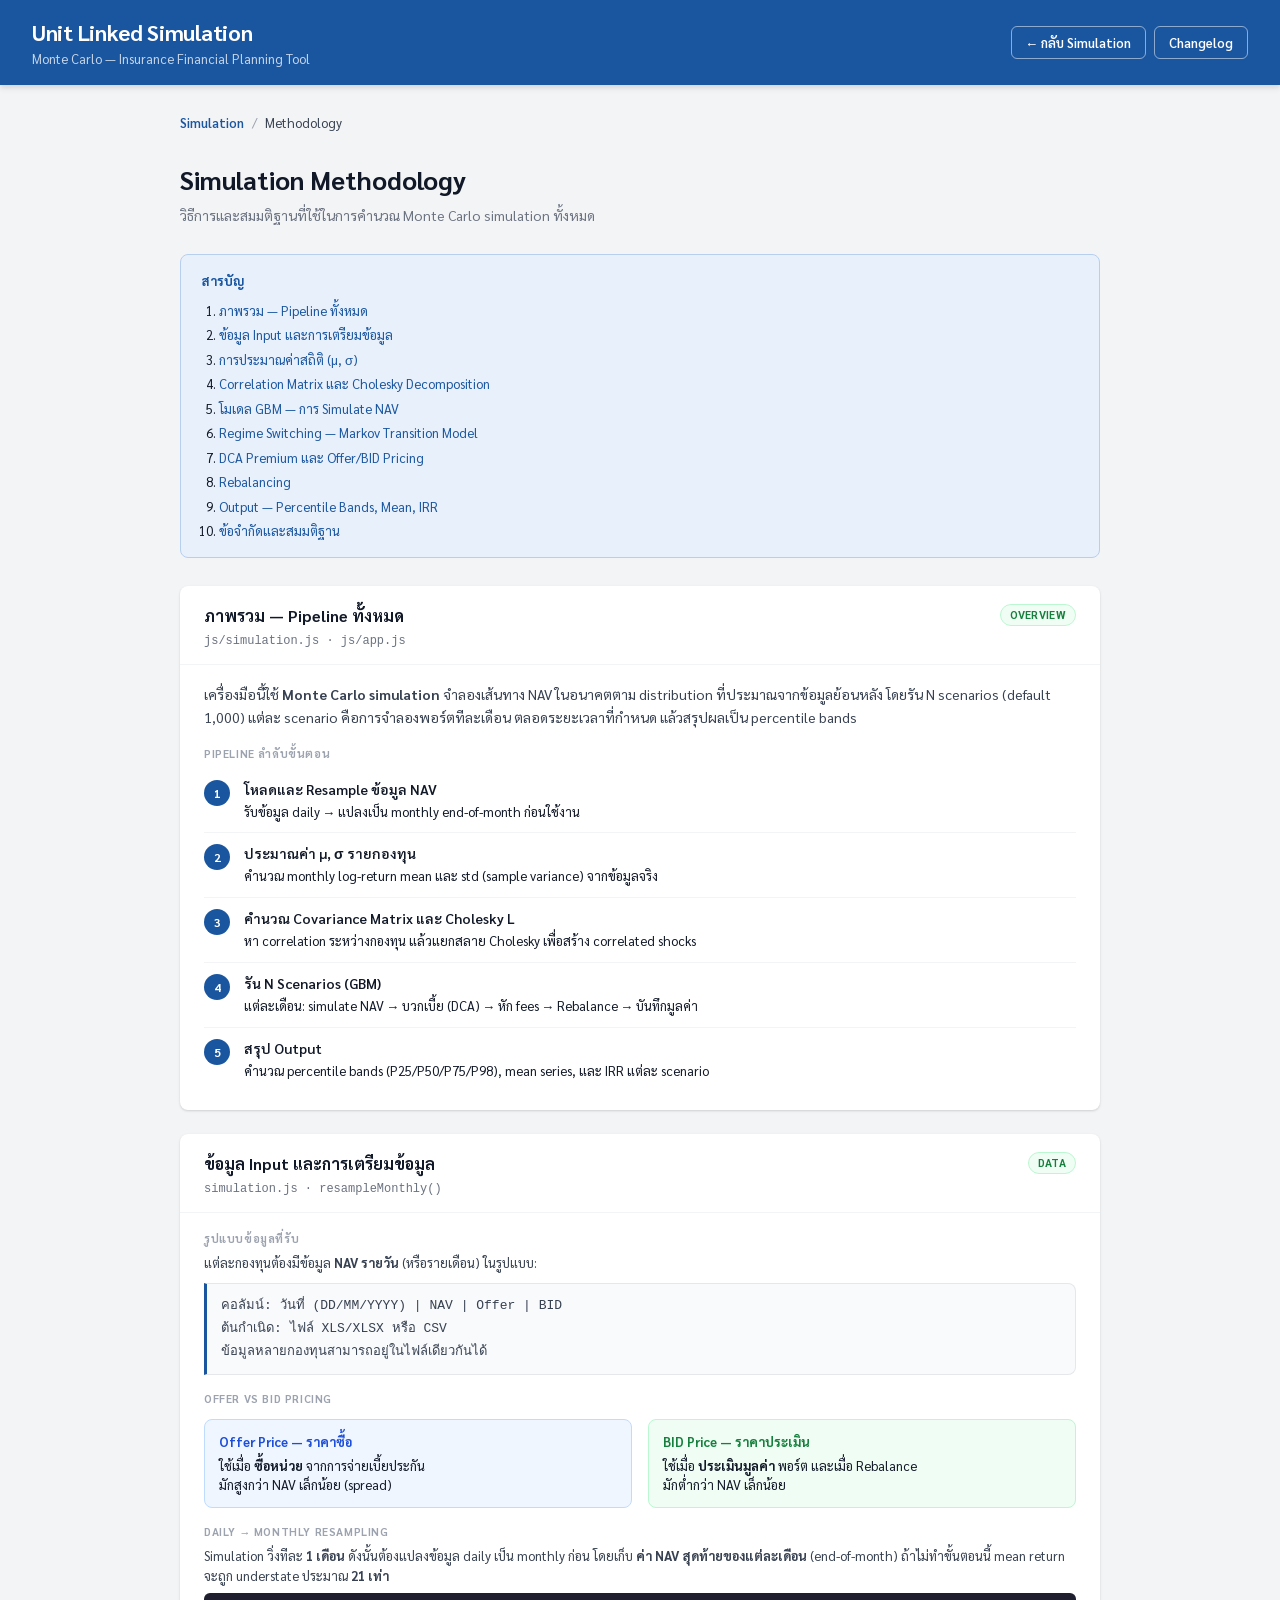
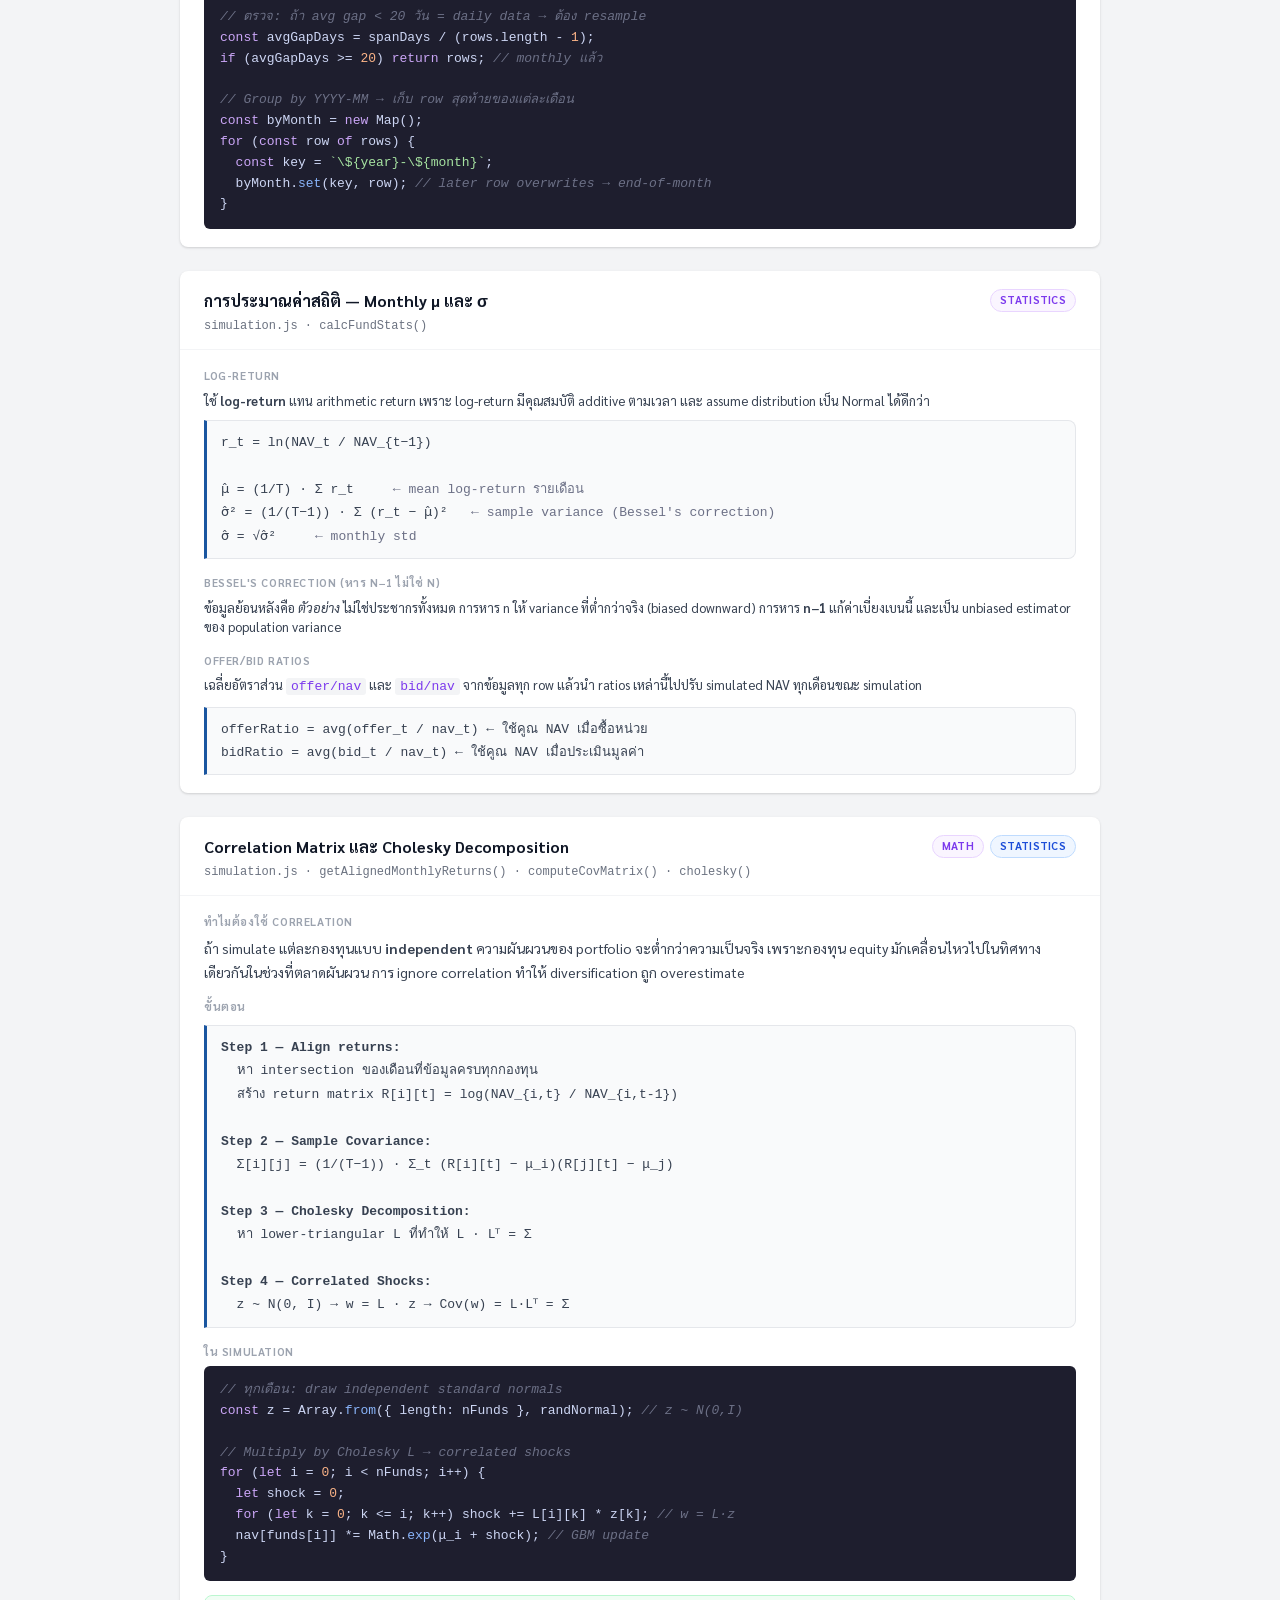
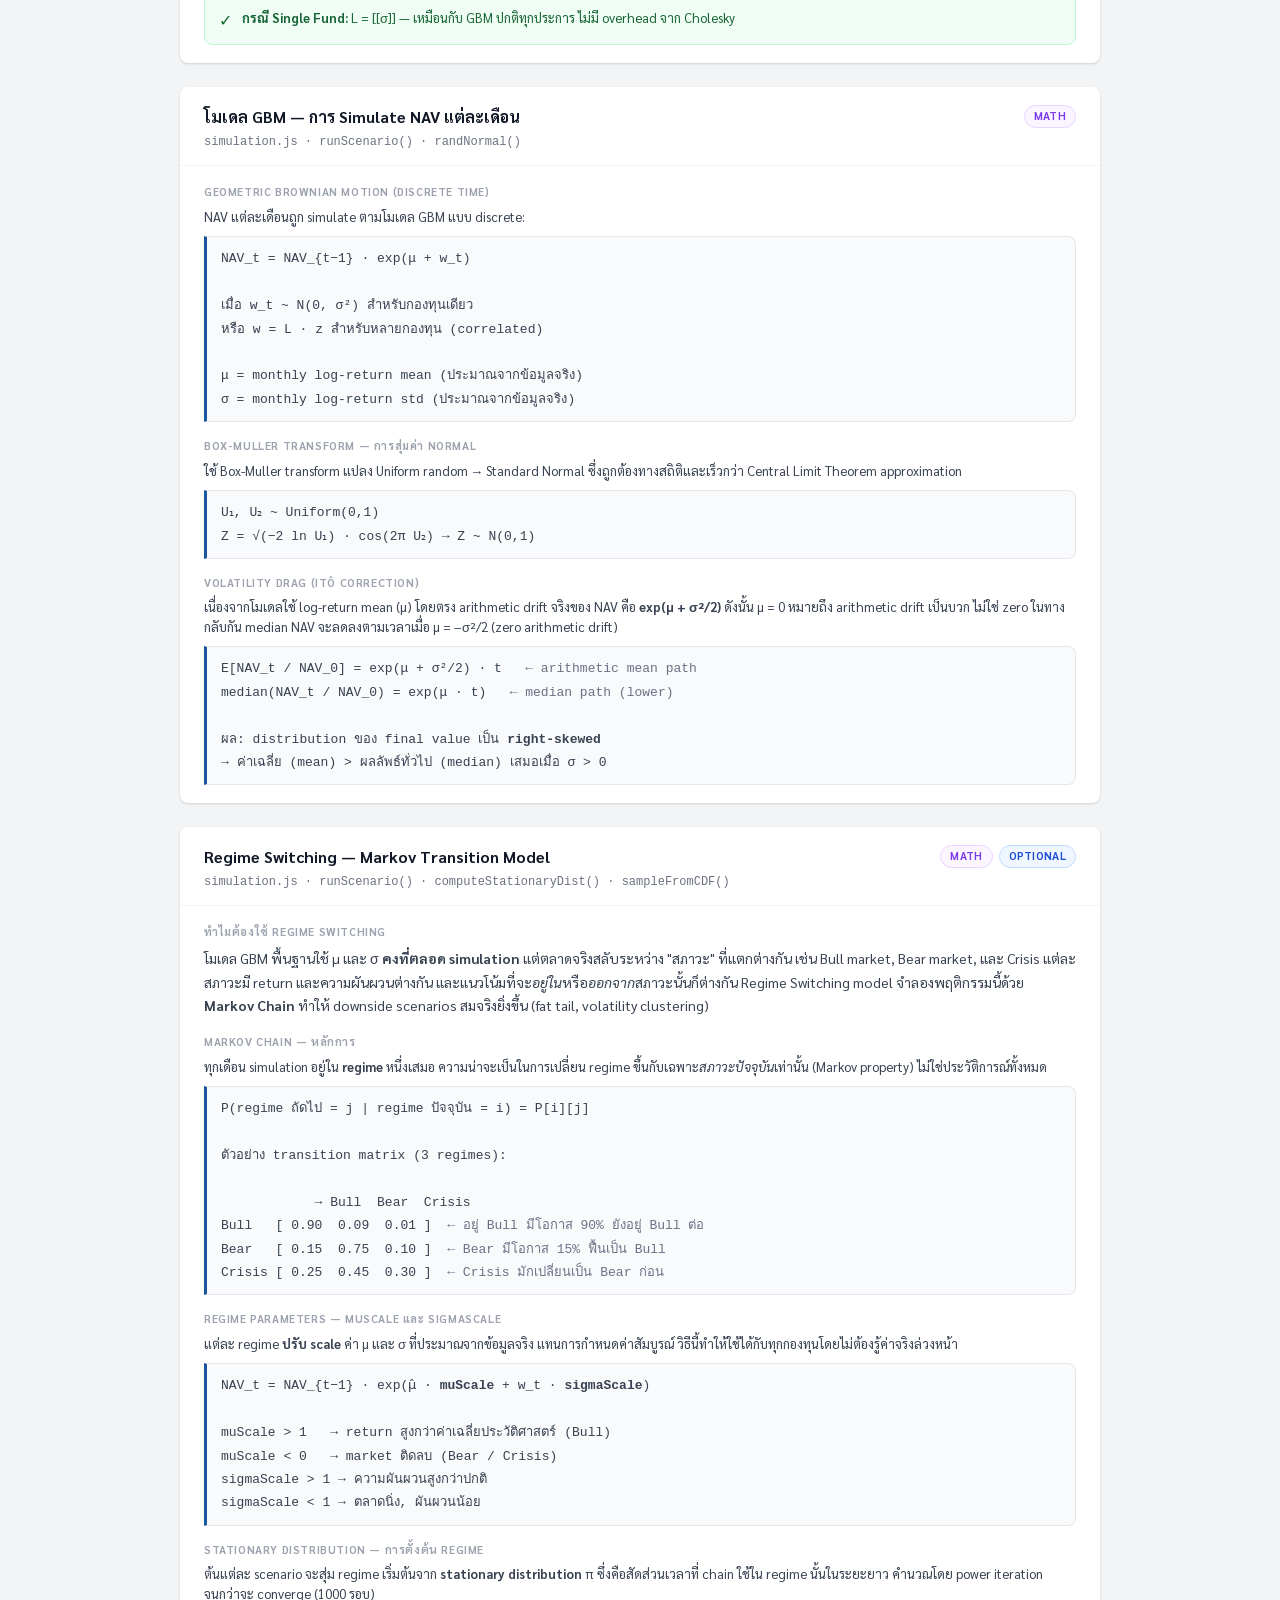
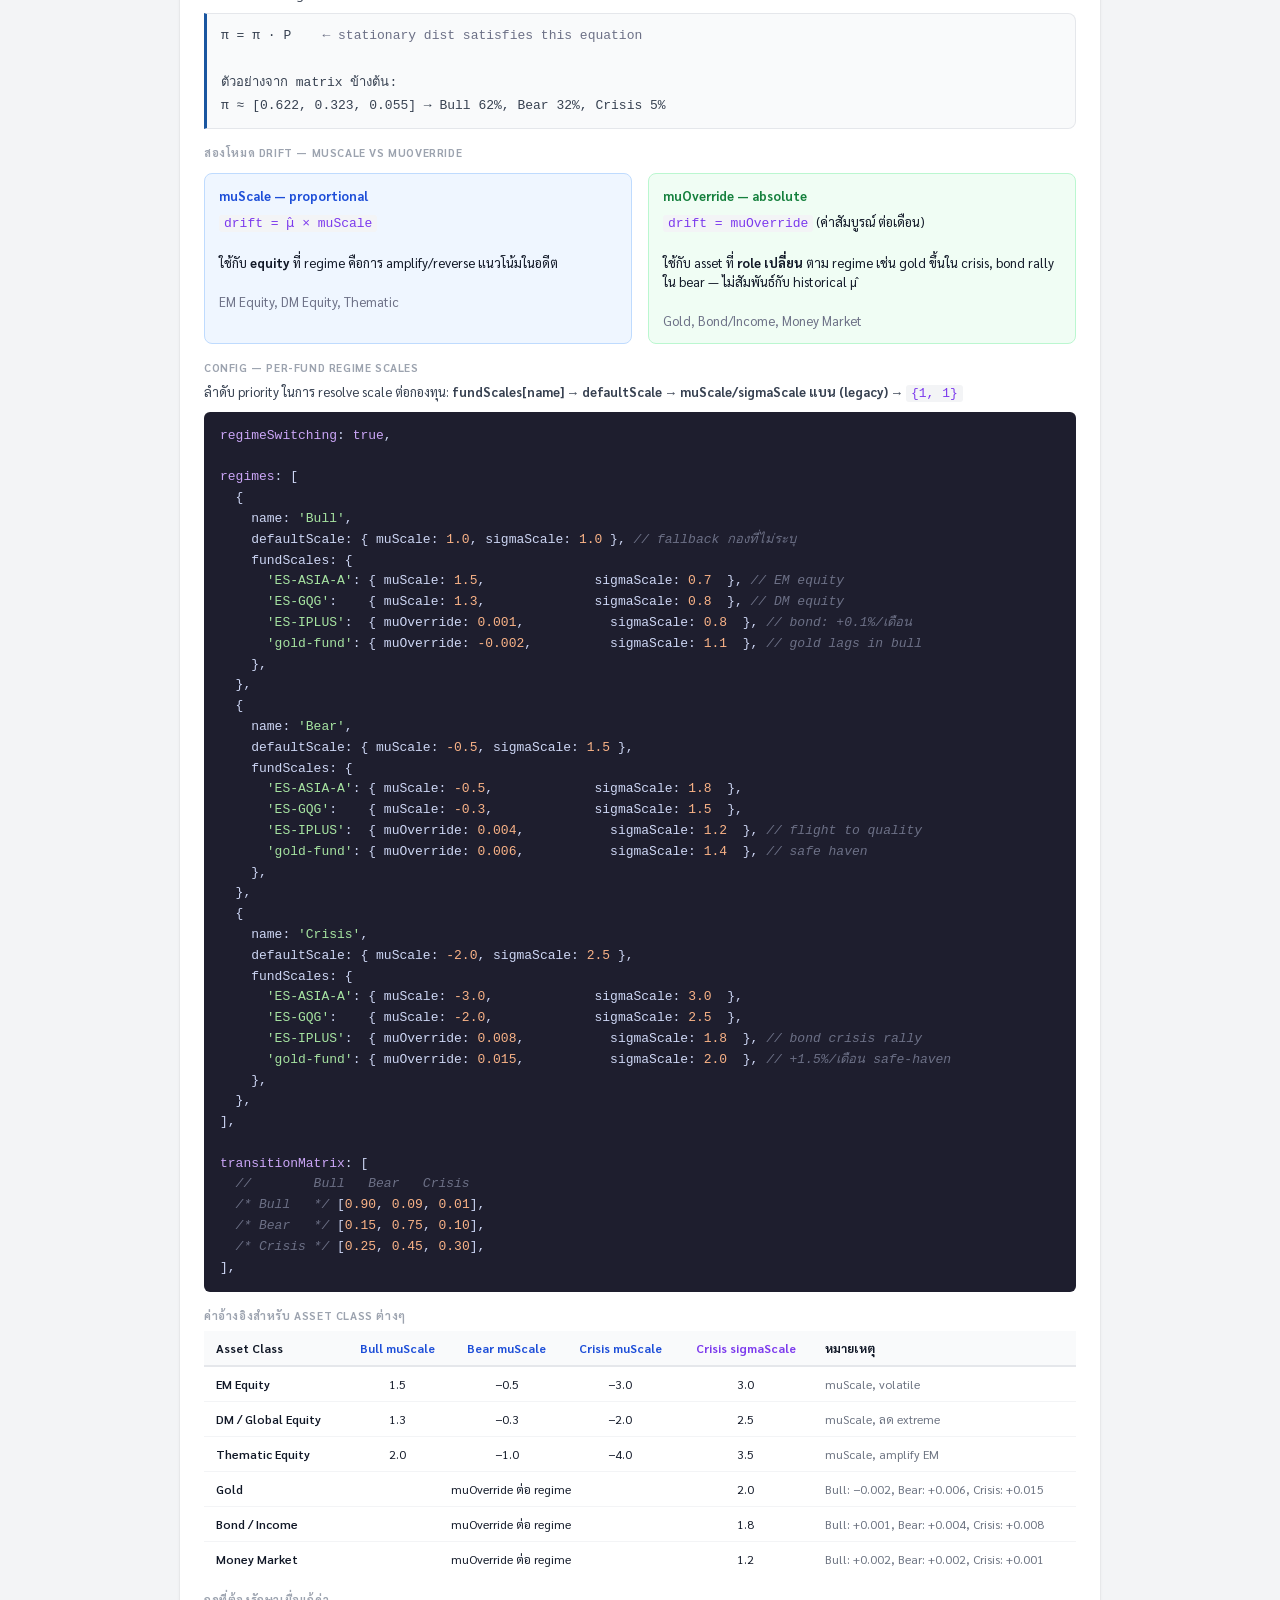
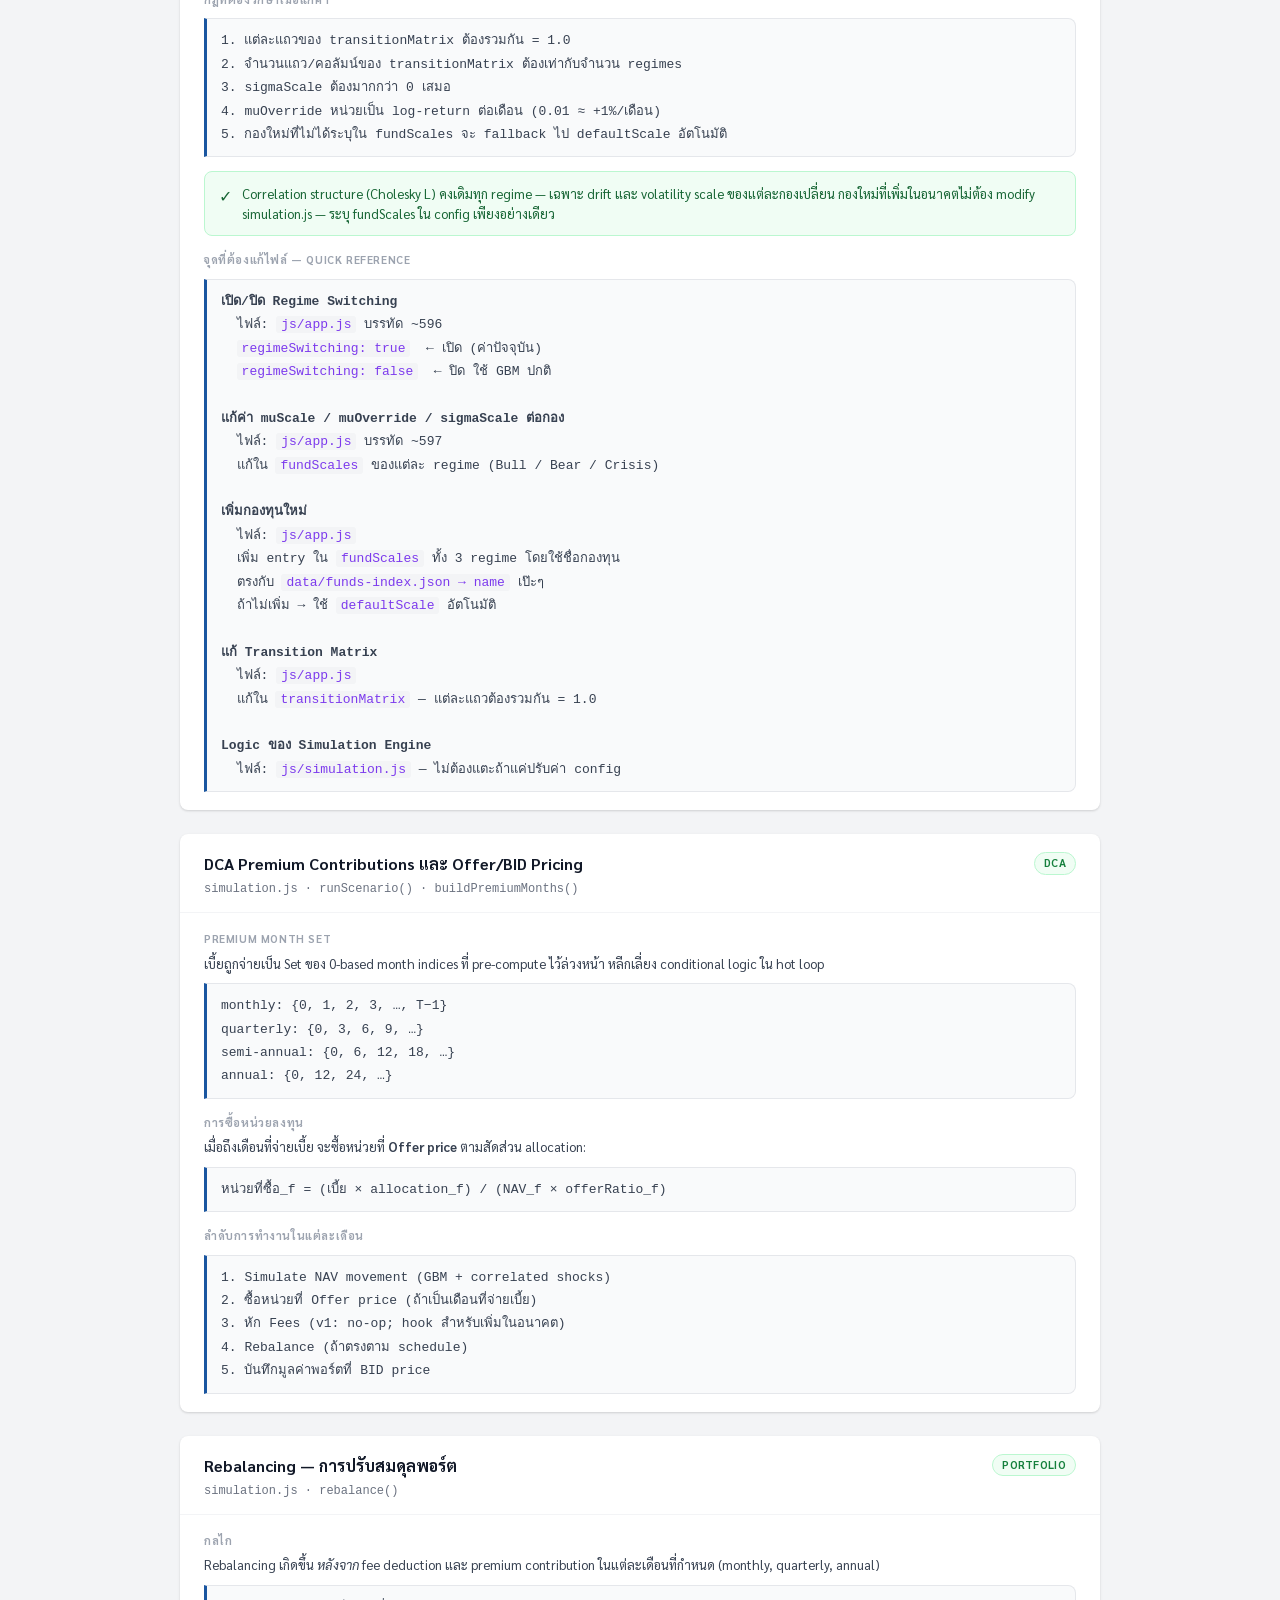
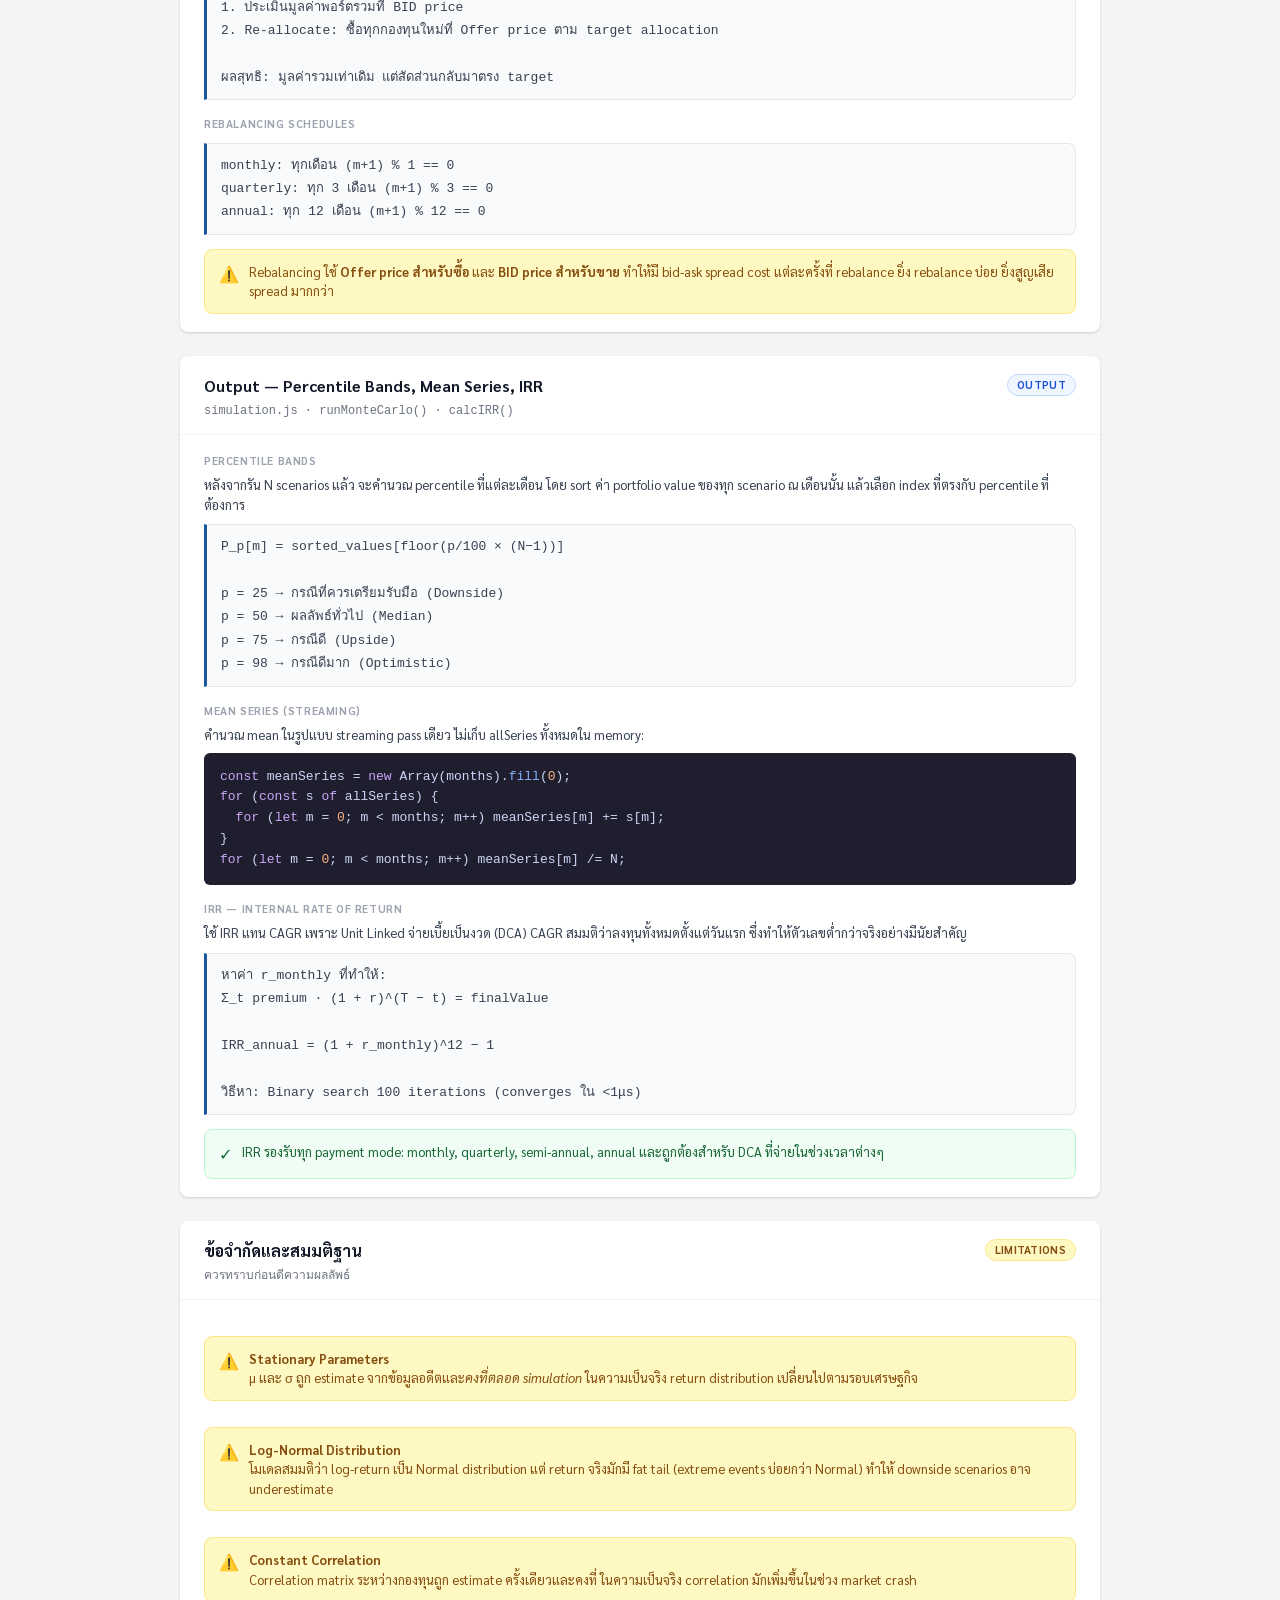
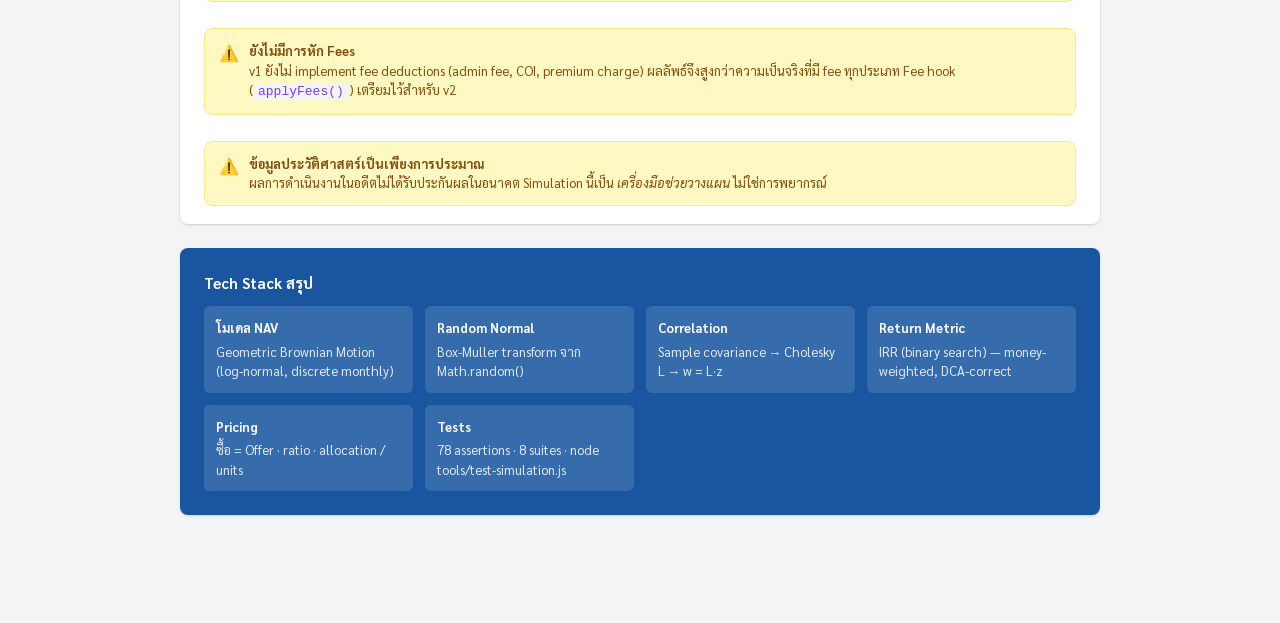
==== commit 1fc1e207: "add quick reference section for regime switching config locations Co-Authored-By: Claude Sonnet 4.6 " ====
--- a/readme.html
+++ b/readme.html
@@ -648,6 +648,27 @@
           ระบุ fundScales ใน config เพียงอย่างเดียว
         </div>
       </div>
+
+      <div class="fix-section-label" style="margin-top:16px">จุดที่ต้องแก้ไฟล์ — Quick Reference</div>
+      <div class="math-box">
+        <strong>เปิด/ปิด Regime Switching</strong><br>
+        &nbsp;&nbsp;ไฟล์: <code>js/app.js</code> บรรทัด ~596<br>
+        &nbsp;&nbsp;<code>regimeSwitching: true</code> &nbsp;← เปิด (ค่าปัจจุบัน)<br>
+        &nbsp;&nbsp;<code>regimeSwitching: false</code> &nbsp;← ปิด ใช้ GBM ปกติ<br><br>
+        <strong>แก้ค่า muScale / muOverride / sigmaScale ต่อกอง</strong><br>
+        &nbsp;&nbsp;ไฟล์: <code>js/app.js</code> บรรทัด ~597<br>
+        &nbsp;&nbsp;แก้ใน <code>fundScales</code> ของแต่ละ regime (Bull / Bear / Crisis)<br><br>
+        <strong>เพิ่มกองทุนใหม่</strong><br>
+        &nbsp;&nbsp;ไฟล์: <code>js/app.js</code><br>
+        &nbsp;&nbsp;เพิ่ม entry ใน <code>fundScales</code> ทั้ง 3 regime โดยใช้ชื่อกองทุน<br>
+        &nbsp;&nbsp;ตรงกับ <code>data/funds-index.json → name</code> เป๊ะๆ<br>
+        &nbsp;&nbsp;ถ้าไม่เพิ่ม → ใช้ <code>defaultScale</code> อัตโนมัติ<br><br>
+        <strong>แก้ Transition Matrix</strong><br>
+        &nbsp;&nbsp;ไฟล์: <code>js/app.js</code><br>
+        &nbsp;&nbsp;แก้ใน <code>transitionMatrix</code> — แต่ละแถวต้องรวมกัน = 1.0<br><br>
+        <strong>Logic ของ Simulation Engine</strong><br>
+        &nbsp;&nbsp;ไฟล์: <code>js/simulation.js</code> — ไม่ต้องแตะถ้าแค่ปรับค่า config
+      </div>
     </div>
   </div>
 
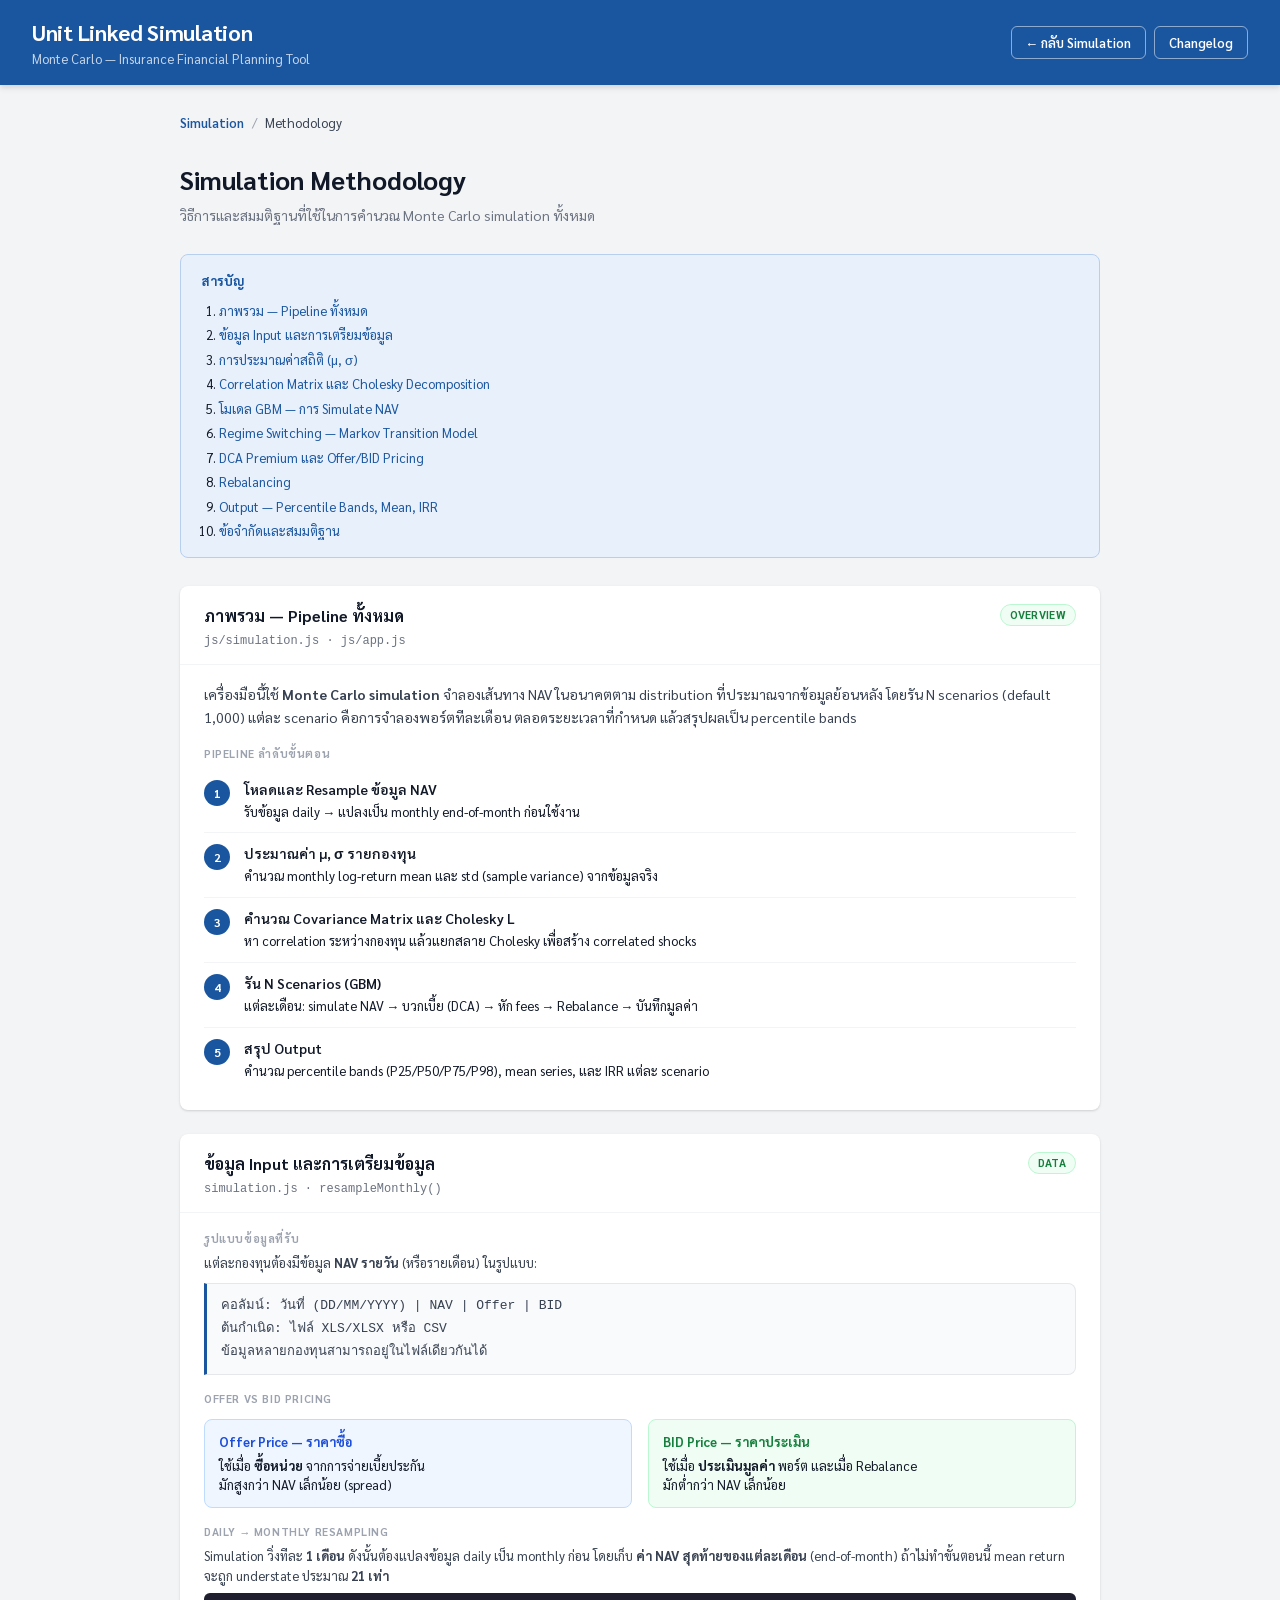
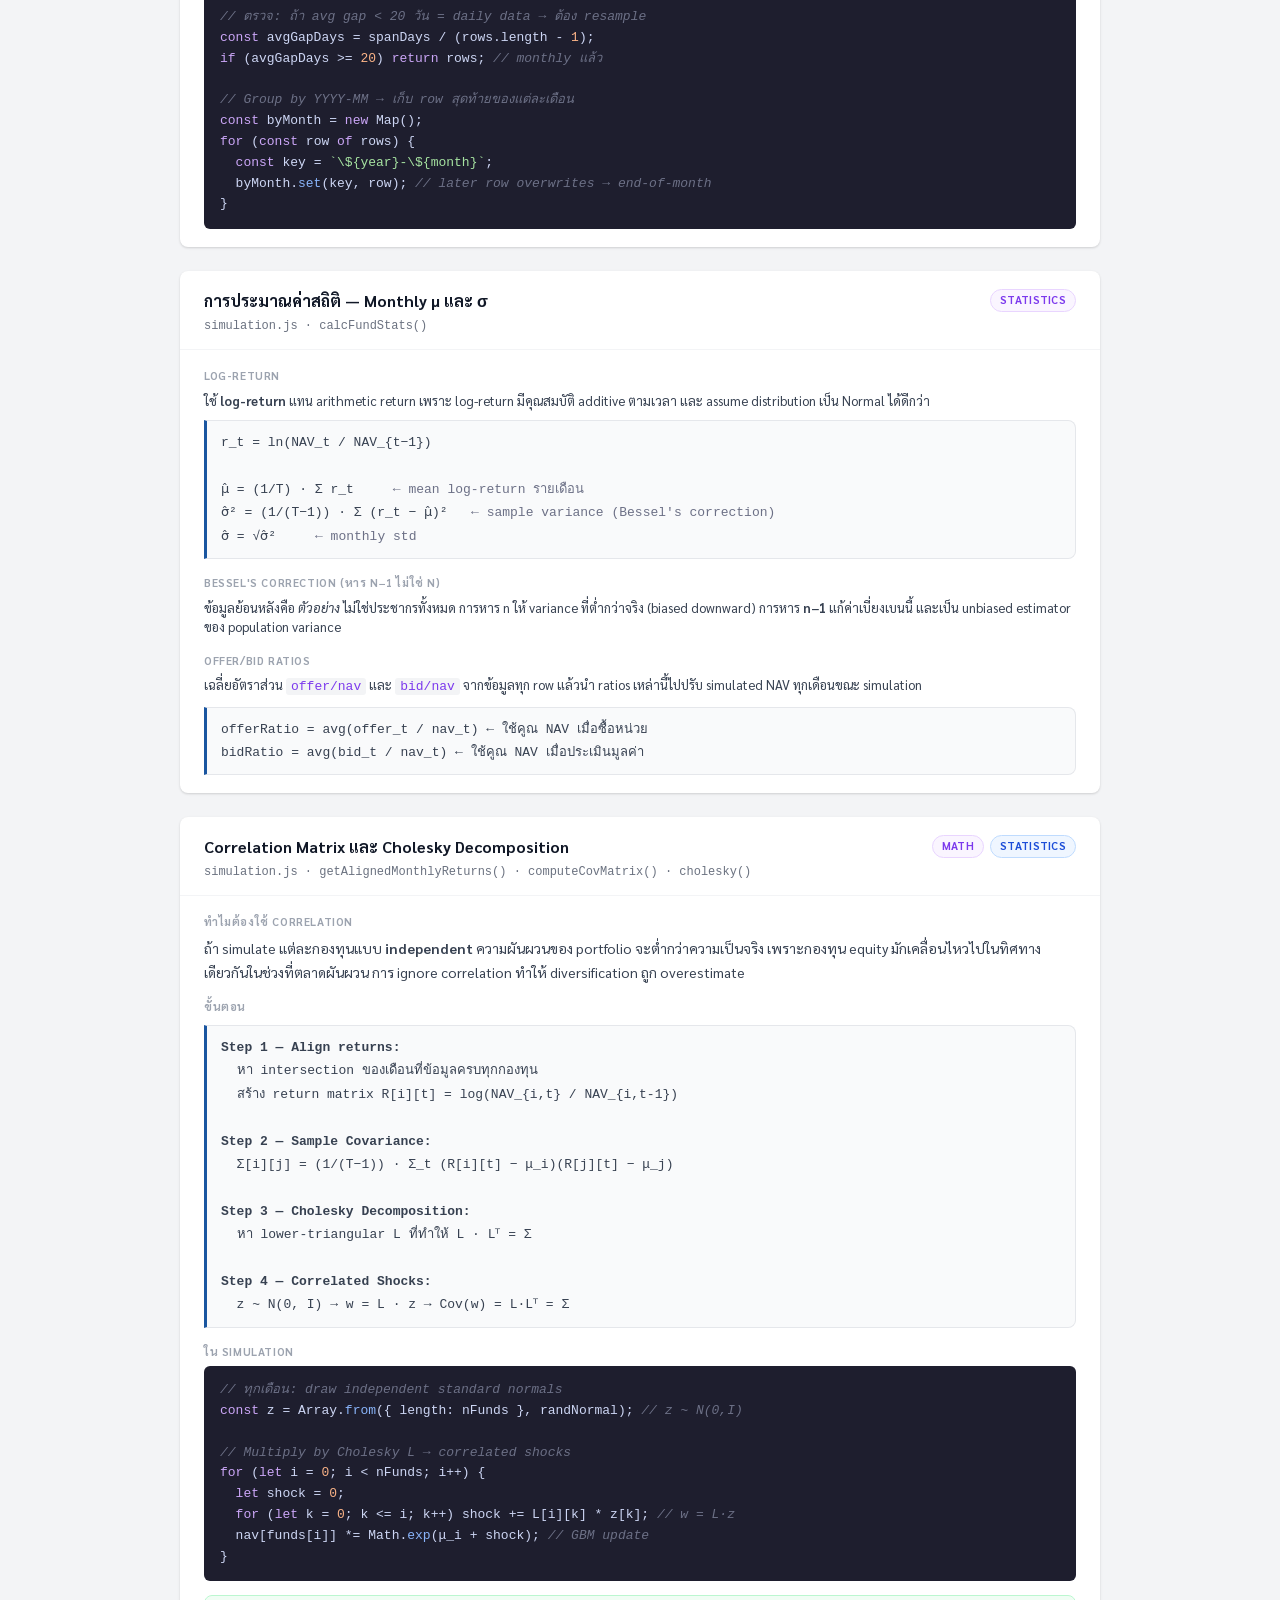
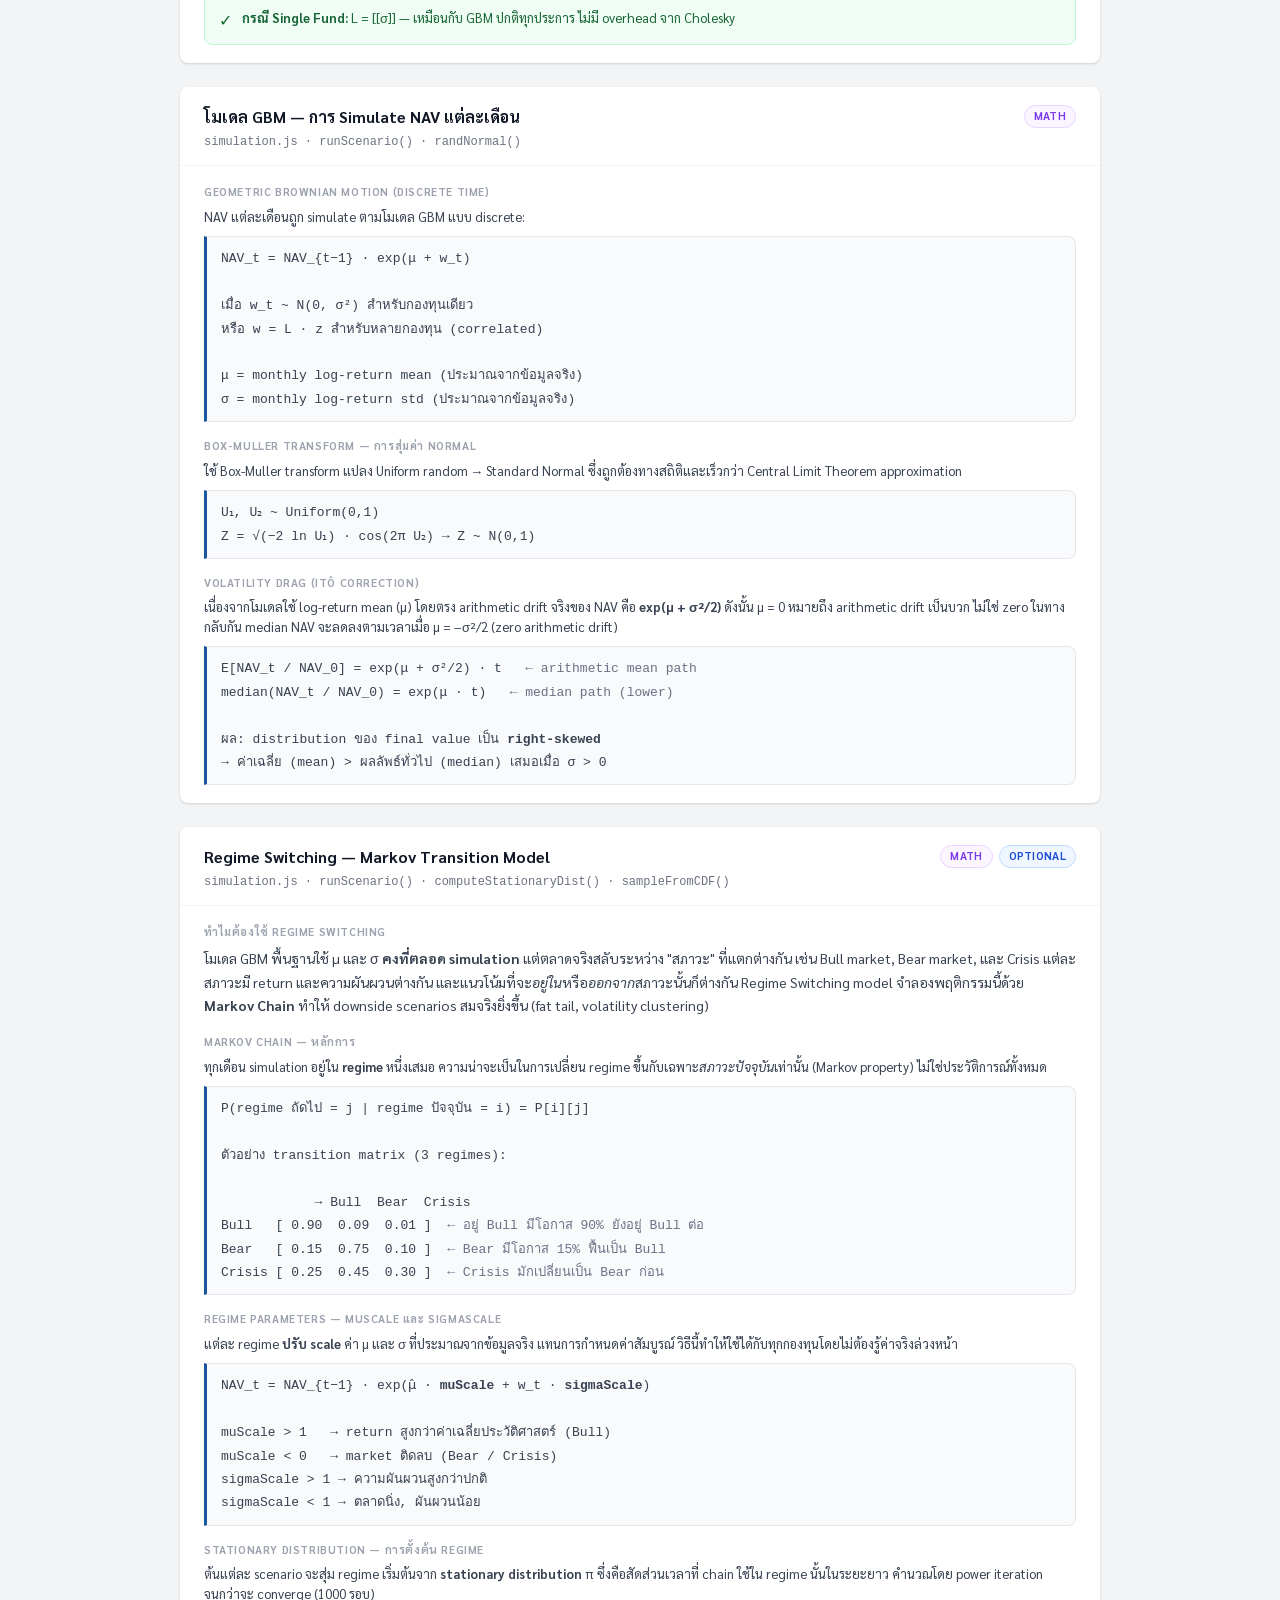
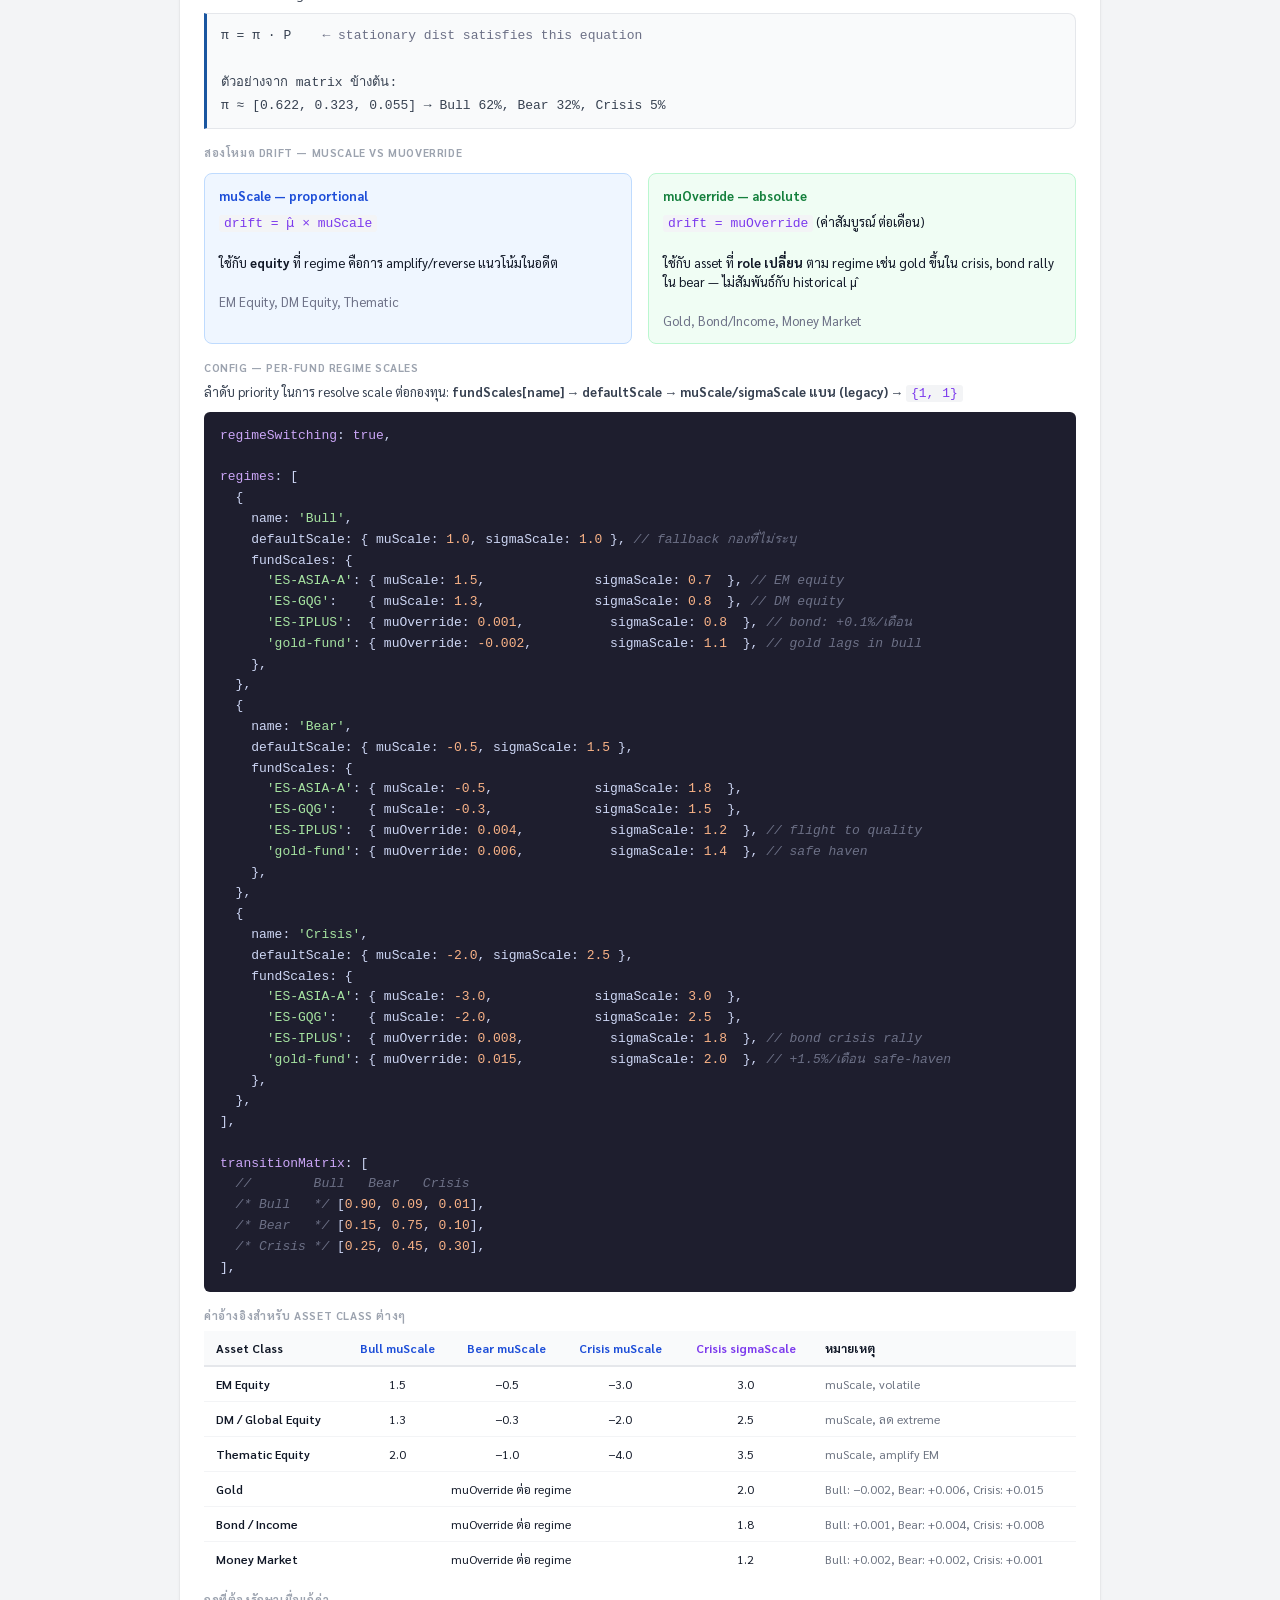
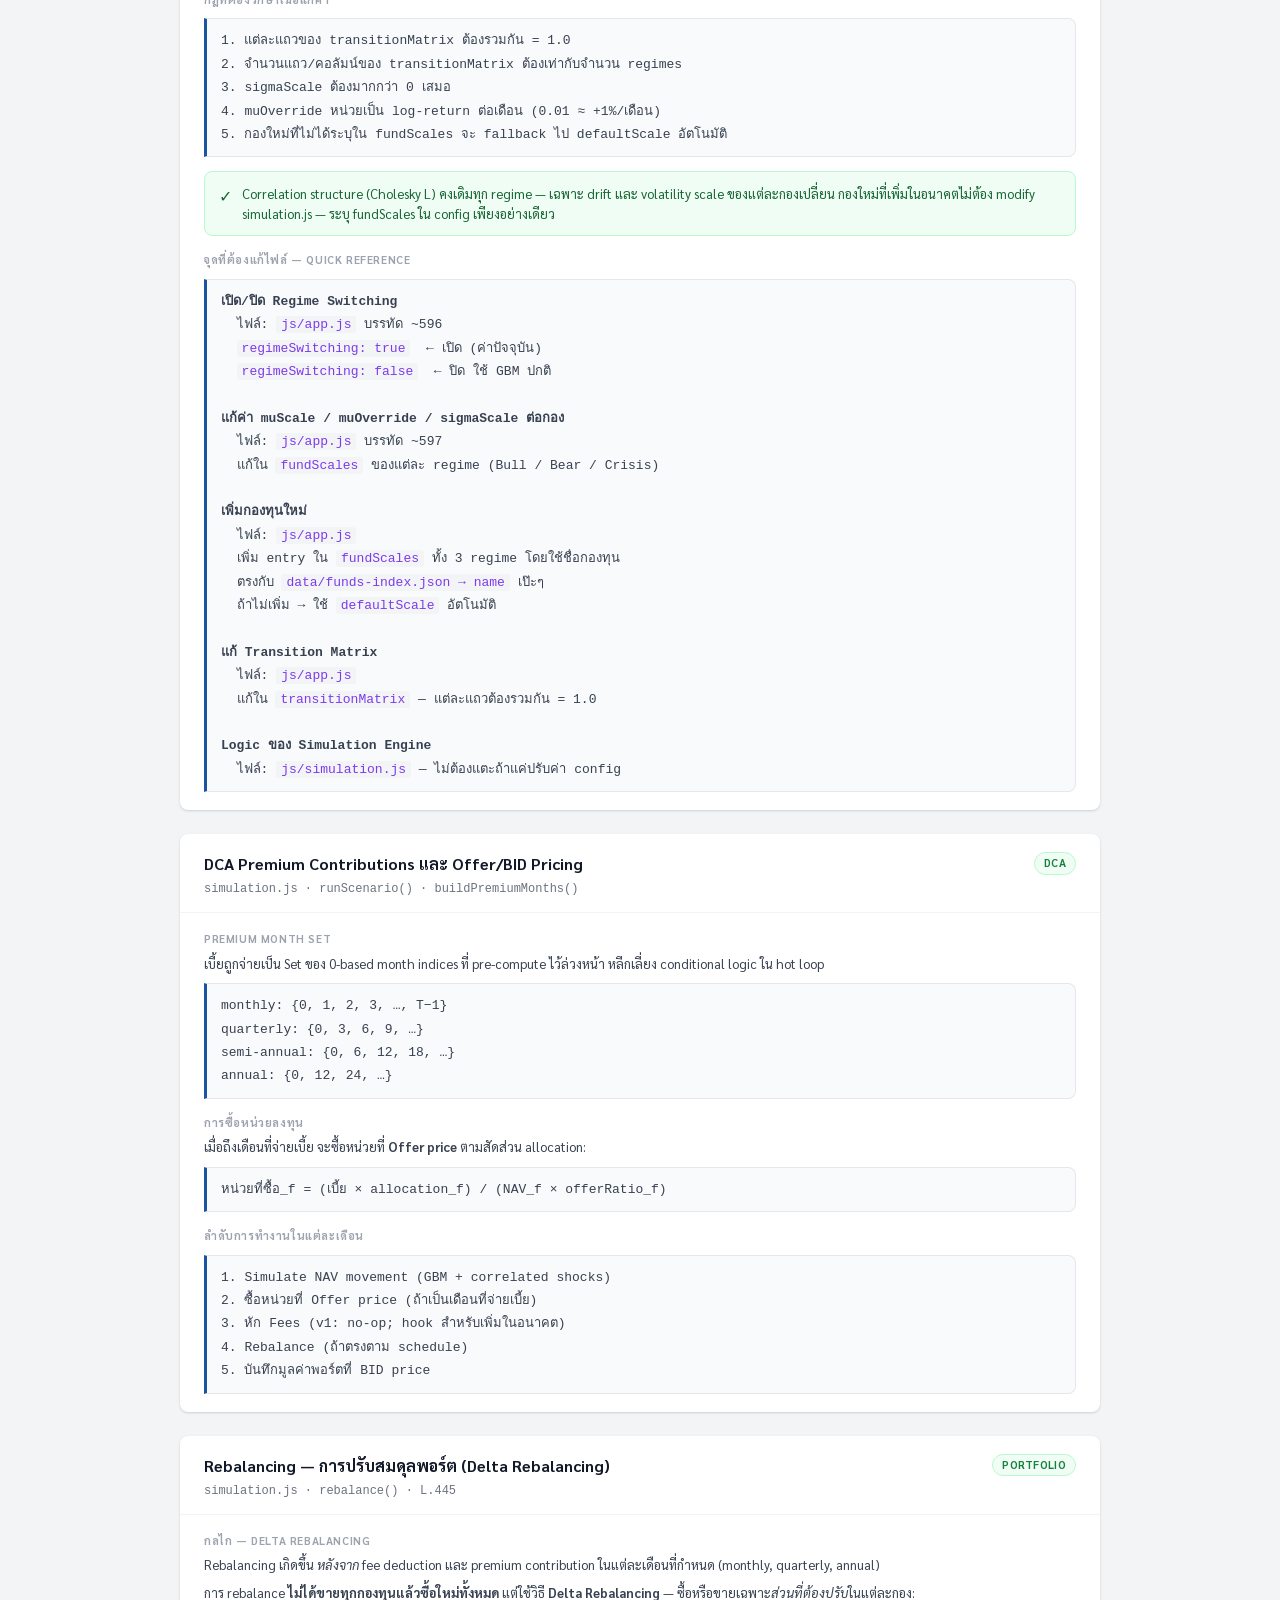
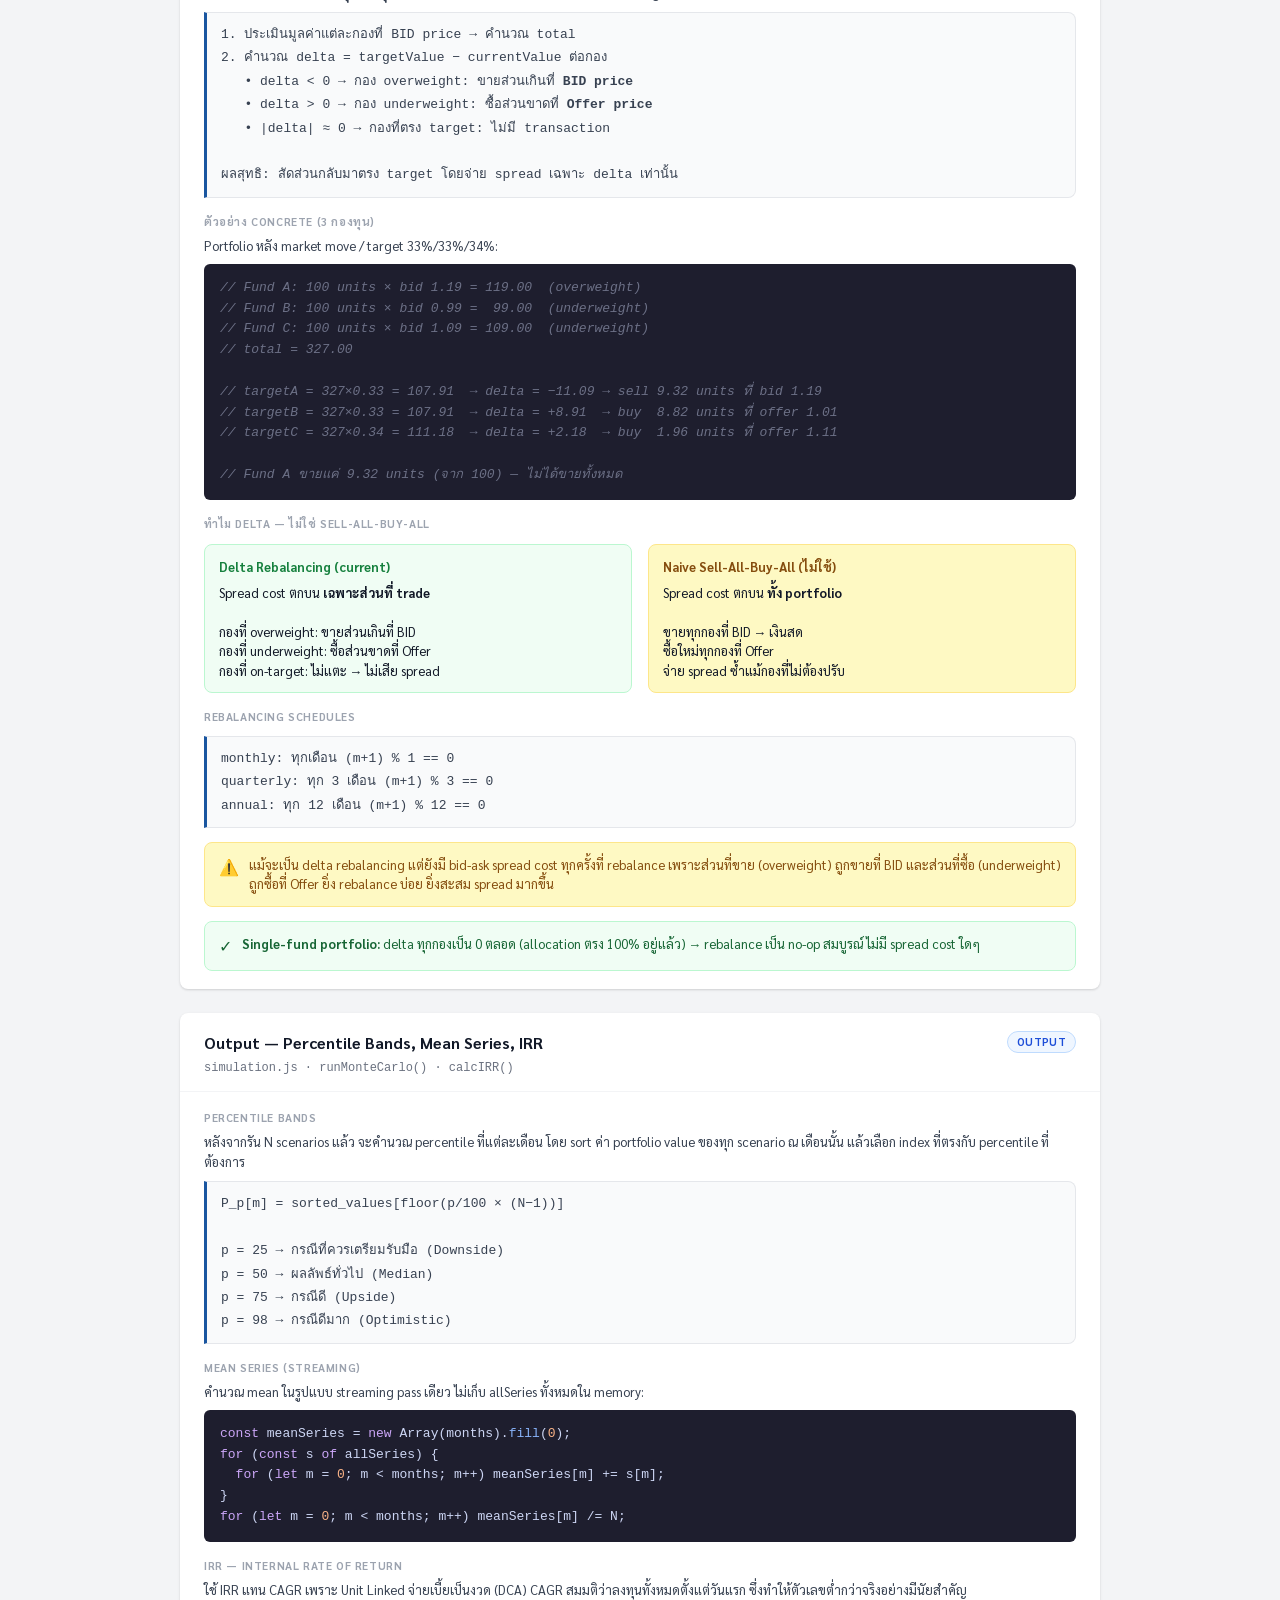
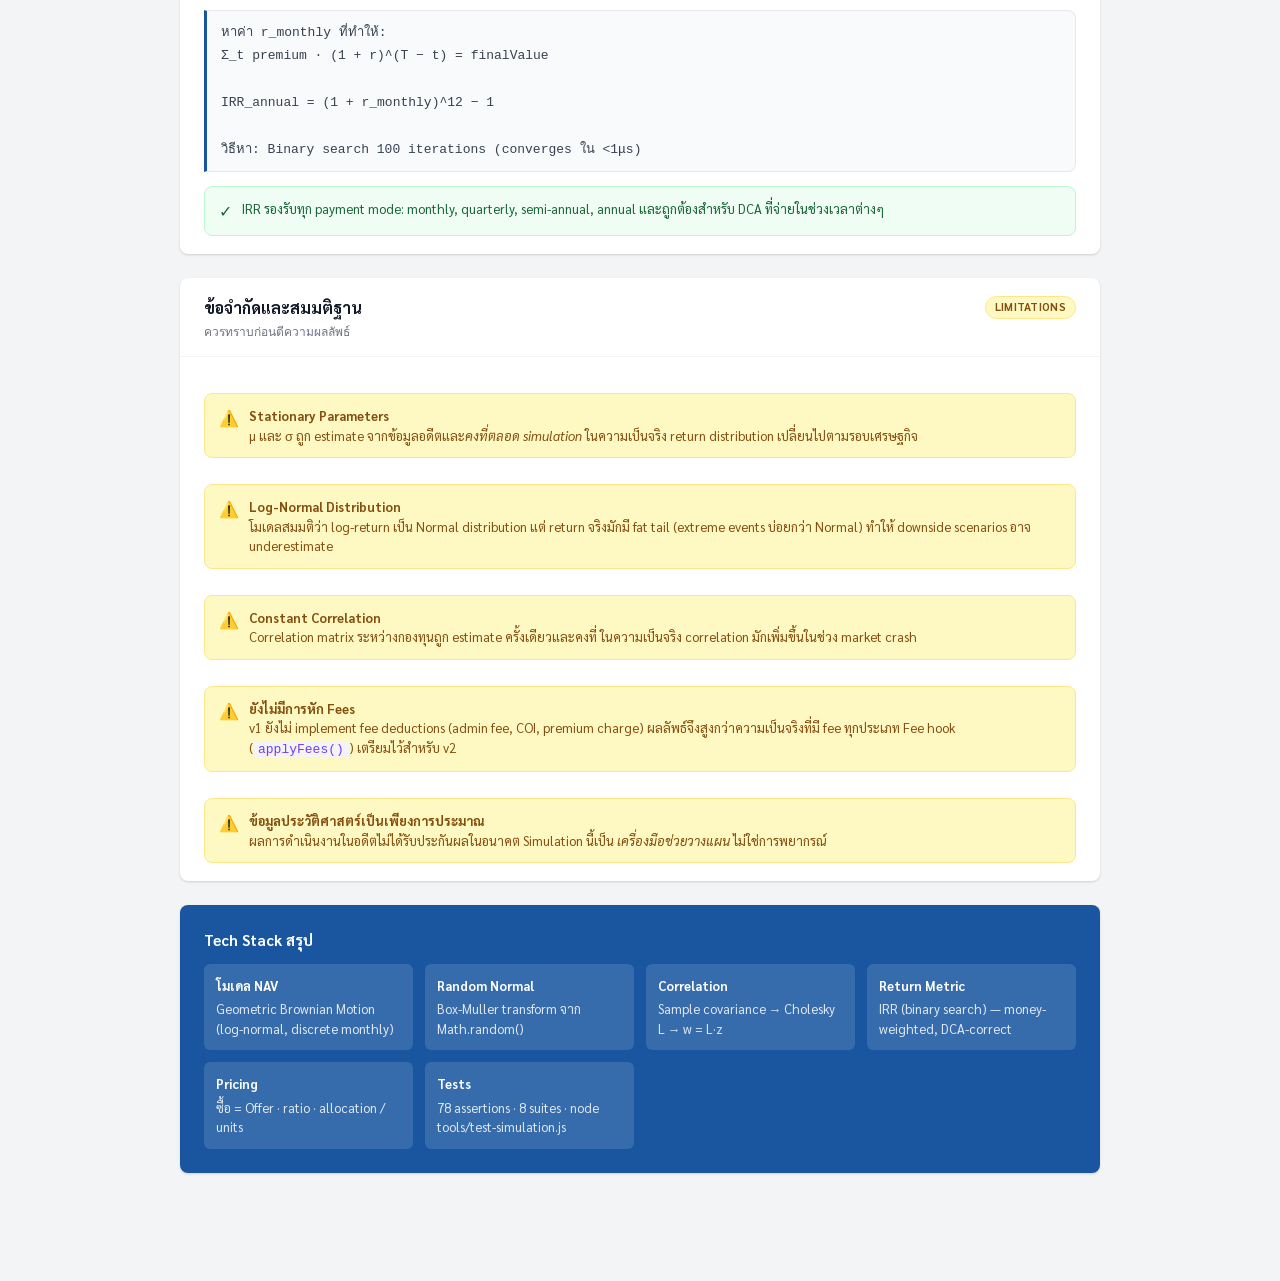
==== commit 9379f5f5: "docs(readme): clarify delta rebalancing description" ====
--- a/readme.html
+++ b/readme.html
@@ -722,22 +722,62 @@
   <div class="fix-card" id="rebalance">
     <div class="fix-header">
       <div>
-        <div class="fix-title">Rebalancing — การปรับสมดุลพอร์ต</div>
-        <div class="fix-file">simulation.js · rebalance()</div>
+        <div class="fix-title">Rebalancing — การปรับสมดุลพอร์ต (Delta Rebalancing)</div>
+        <div class="fix-file">simulation.js · rebalance() · L.445</div>
       </div>
       <span class="badge badge-eng">Portfolio</span>
     </div>
     <div class="fix-body">
 
-      <div class="fix-section-label">กลไก</div>
+      <div class="fix-section-label">กลไก — Delta Rebalancing</div>
       <p style="font-size:13px;color:var(--gray-700);margin-bottom:8px">
         Rebalancing เกิดขึ้น <em>หลังจาก</em> fee deduction และ premium contribution
         ในแต่ละเดือนที่กำหนด (monthly, quarterly, annual)
       </p>
-      <div class="math-box">
-        1. ประเมินมูลค่าพอร์ตรวมที่ BID price<br>
-        2. Re-allocate: ซื้อทุกกองทุนใหม่ที่ Offer price ตาม target allocation<br><br>
-        ผลสุทธิ: มูลค่ารวมเท่าเดิม แต่สัดส่วนกลับมาตรง target
+      <p style="font-size:13px;color:var(--gray-700);margin-bottom:8px">
+        การ rebalance <strong>ไม่ได้ขายทุกกองทุนแล้วซื้อใหม่ทั้งหมด</strong>
+        แต่ใช้วิธี <strong>Delta Rebalancing</strong> — ซื้อหรือขายเฉพาะ<em>ส่วนที่ต้องปรับ</em>ในแต่ละกอง:
+      </p>
+      <div class="math-box">
+        1. ประเมินมูลค่าแต่ละกองที่ BID price → คำนวณ total<br>
+        2. คำนวณ delta = targetValue − currentValue ต่อกอง<br>
+        &nbsp;&nbsp;&nbsp;• delta &lt; 0 → กอง overweight: ขายส่วนเกินที่ <strong>BID price</strong><br>
+        &nbsp;&nbsp;&nbsp;• delta &gt; 0 → กอง underweight: ซื้อส่วนขาดที่ <strong>Offer price</strong><br>
+        &nbsp;&nbsp;&nbsp;• |delta| ≈ 0 → กองที่ตรง target: ไม่มี transaction<br><br>
+        ผลสุทธิ: สัดส่วนกลับมาตรง target โดยจ่าย spread เฉพาะ delta เท่านั้น
+      </div>
+
+      <div class="fix-section-label" style="margin-top:16px">ตัวอย่าง Concrete (3 กองทุน)</div>
+      <p style="font-size:13px;color:var(--gray-700);margin-bottom:8px">
+        Portfolio หลัง market move / target 33%/33%/34%:
+      </p>
+      <pre><code><span class="cmt">// Fund A: 100 units × bid 1.19 = 119.00  (overweight)</span>
+<span class="cmt">// Fund B: 100 units × bid 0.99 =  99.00  (underweight)</span>
+<span class="cmt">// Fund C: 100 units × bid 1.09 = 109.00  (underweight)</span>
+<span class="cmt">// total = 327.00</span>
+
+<span class="cmt">// targetA = 327×0.33 = 107.91  → delta = −11.09 → sell 9.32 units ที่ bid 1.19</span>
+<span class="cmt">// targetB = 327×0.33 = 107.91  → delta = +8.91  → buy  8.82 units ที่ offer 1.01</span>
+<span class="cmt">// targetC = 327×0.34 = 111.18  → delta = +2.18  → buy  1.96 units ที่ offer 1.11</span>
+
+<span class="cmt">// Fund A ขายแค่ 9.32 units (จาก 100) — ไม่ได้ขายทั้งหมด</span></code></pre>
+
+      <div class="fix-section-label" style="margin-top:16px">ทำไม Delta — ไม่ใช่ Sell-All-Buy-All</div>
+      <div class="two-col">
+        <div style="background:#f0fdf4;border:1px solid #bbf7d0;border-radius:var(--radius);padding:12px 14px;font-size:13px">
+          <div style="font-weight:700;color:#15803d;margin-bottom:6px">Delta Rebalancing (current)</div>
+          Spread cost ตกบน <strong>เฉพาะส่วนที่ trade</strong><br><br>
+          กองที่ overweight: ขายส่วนเกินที่ BID<br>
+          กองที่ underweight: ซื้อส่วนขาดที่ Offer<br>
+          กองที่ on-target: ไม่แตะ → ไม่เสีย spread
+        </div>
+        <div style="background:#fef9c3;border:1px solid #fde68a;border-radius:var(--radius);padding:12px 14px;font-size:13px">
+          <div style="font-weight:700;color:#854d0e;margin-bottom:6px">Naive Sell-All-Buy-All (ไม่ใช้)</div>
+          Spread cost ตกบน <strong>ทั้ง portfolio</strong><br><br>
+          ขายทุกกองที่ BID → เงินสด<br>
+          ซื้อใหม่ทุกกองที่ Offer<br>
+          จ่าย spread ซ้ำแม้กองที่ไม่ต้องปรับ
+        </div>
       </div>
 
       <div class="fix-section-label" style="margin-top:16px">Rebalancing Schedules</div>
@@ -750,9 +790,16 @@
       <div class="warn-box">
         <span style="font-size:16px;flex-shrink:0">⚠️</span>
         <div>
-          Rebalancing ใช้ <strong>Offer price สำหรับซื้อ</strong> และ <strong>BID price สำหรับขาย</strong>
-          ทำให้มี bid-ask spread cost แต่ละครั้งที่ rebalance
-          ยิ่ง rebalance บ่อย ยิ่งสูญเสีย spread มากกว่า
+          แม้จะเป็น delta rebalancing แต่ยังมี bid-ask spread cost ทุกครั้งที่ rebalance
+          เพราะส่วนที่ขาย (overweight) ถูกขายที่ BID และส่วนที่ซื้อ (underweight) ถูกซื้อที่ Offer
+          ยิ่ง rebalance บ่อย ยิ่งสะสม spread มากขึ้น
+        </div>
+      </div>
+
+      <div class="impact-box">
+        <span class="impact-icon">✓</span>
+        <div>
+          <strong>Single-fund portfolio:</strong> delta ทุกกองเป็น 0 ตลอด (allocation ตรง 100% อยู่แล้ว) → rebalance เป็น no-op สมบูรณ์ ไม่มี spread cost ใดๆ
         </div>
       </div>
     </div>
--- a/css/style.css
+++ b/css/style.css
@@ -322,6 +322,10 @@
 }
 .rc-badge--best    { background: #dcfce7; color: #15803d; }
 .rc-badge--primary { background: #eff6ff; color: #1d4ed8; }
+.rec-mode-note {
+  font-size: 12px; color: var(--gray-500); margin: 4px 0 14px;
+}
+
 .rc-insight {
   font-size: 13px;
   color: var(--gray-600);
@@ -566,19 +570,20 @@
 }
 .outcome-col:last-child { border-right: none; }
 
-/* Highlight the middle (Typical/Median) column */
+/* Highlight the middle (P50/Median) column */
 .outcome-col--highlight {
-  background: #fffbeb;
+  background: #FDF6E3;
   border-radius: var(--radius);
   border-right: none;
+  border: 2px solid #fbbf24;
   position: relative;
 }
 .outcome-col--highlight::before {
-  content: '★ Most Relevant';
+  content: '★ ใช้ค่านี้ในการวางแผน';
   position: absolute;
   top: -1px; left: 50%;
   transform: translateX(-50%);
-  font-size: 10px; font-weight: 700; text-transform: uppercase; letter-spacing: .4px;
+  font-size: 10px; font-weight: 700; letter-spacing: .4px;
   background: var(--accent); color: #fff;
   padding: 2px 10px; border-radius: 0 0 6px 6px;
   white-space: nowrap;
@@ -590,6 +595,7 @@
   padding: 2px 9px; border-radius: 10px;
   margin-bottom: 10px;
 }
+.outcome-badge.up   { background: #f0fdf4; color: #15803d; border: 1px solid #bbf7d0; }
 .outcome-badge.avg  { background: #eff6ff; color: #1d4ed8; border: 1px solid #bfdbfe; }
 .outcome-badge.med  { background: #fef9c3; color: #854d0e; border: 1px solid #fde68a; }
 .outcome-badge.down { background: #fef2f2; color: #b91c1c; border: 1px solid #fecaca; }
@@ -605,7 +611,21 @@
   font-size: 12px; color: var(--gray-500); margin-top: 6px; line-height: 1.55;
 }
 
-/* ─── Mean vs Median comparison block ─── */
+/* ─── Planning range banner ─── */
+.planning-banner {
+  display: flex; align-items: flex-start; gap: 10px;
+  margin-top: 20px;
+  padding: 12px 16px;
+  background: #eff6ff;
+  border-radius: var(--radius);
+  font-size: 13px; color: var(--gray-700); line-height: 1.6;
+}
+.planning-banner-icon {
+  font-size: 16px; color: #1d4ed8; flex-shrink: 0; margin-top: 1px;
+}
+.planning-banner strong { font-weight: 500; }
+
+/* ─── Mean vs Median comparison block (kept for reference — no longer rendered) ─── */
 .mean-median-note {
   margin-top: 20px;
   border-top: 1px solid var(--gray-100);
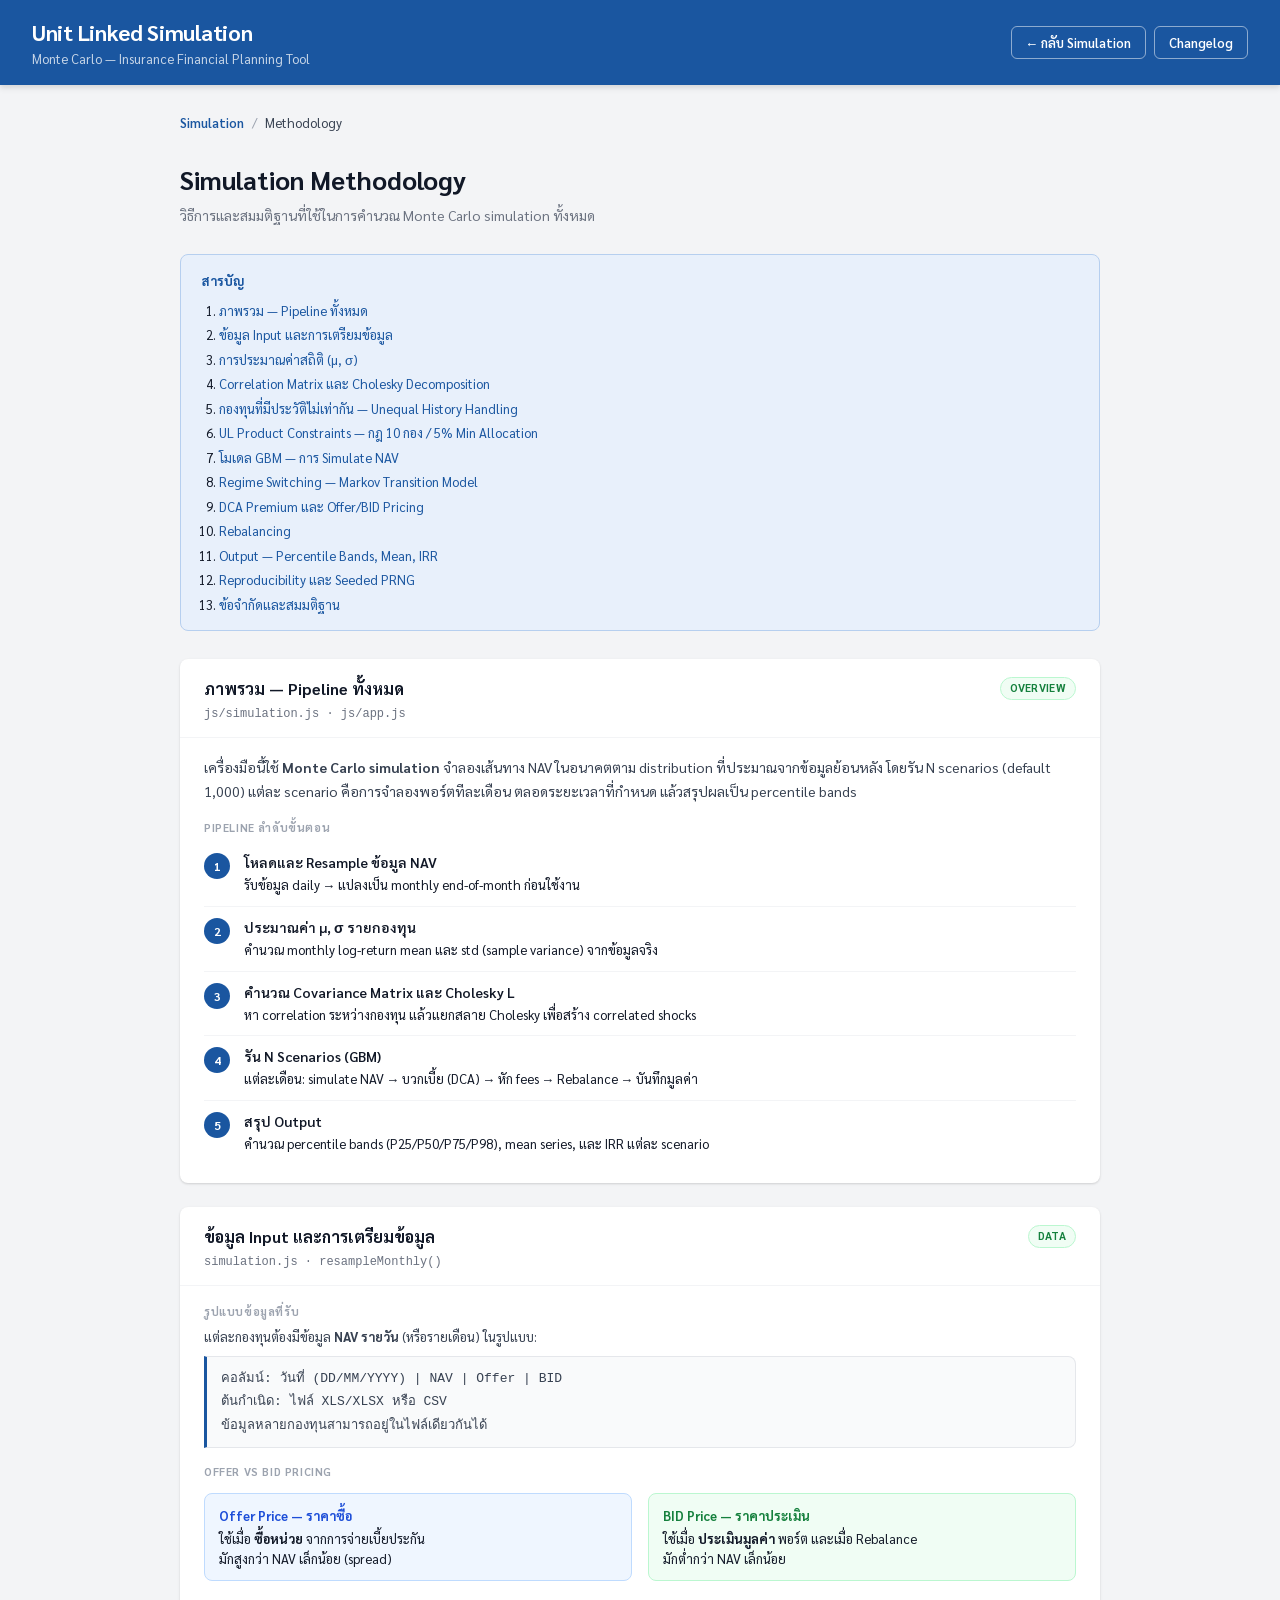
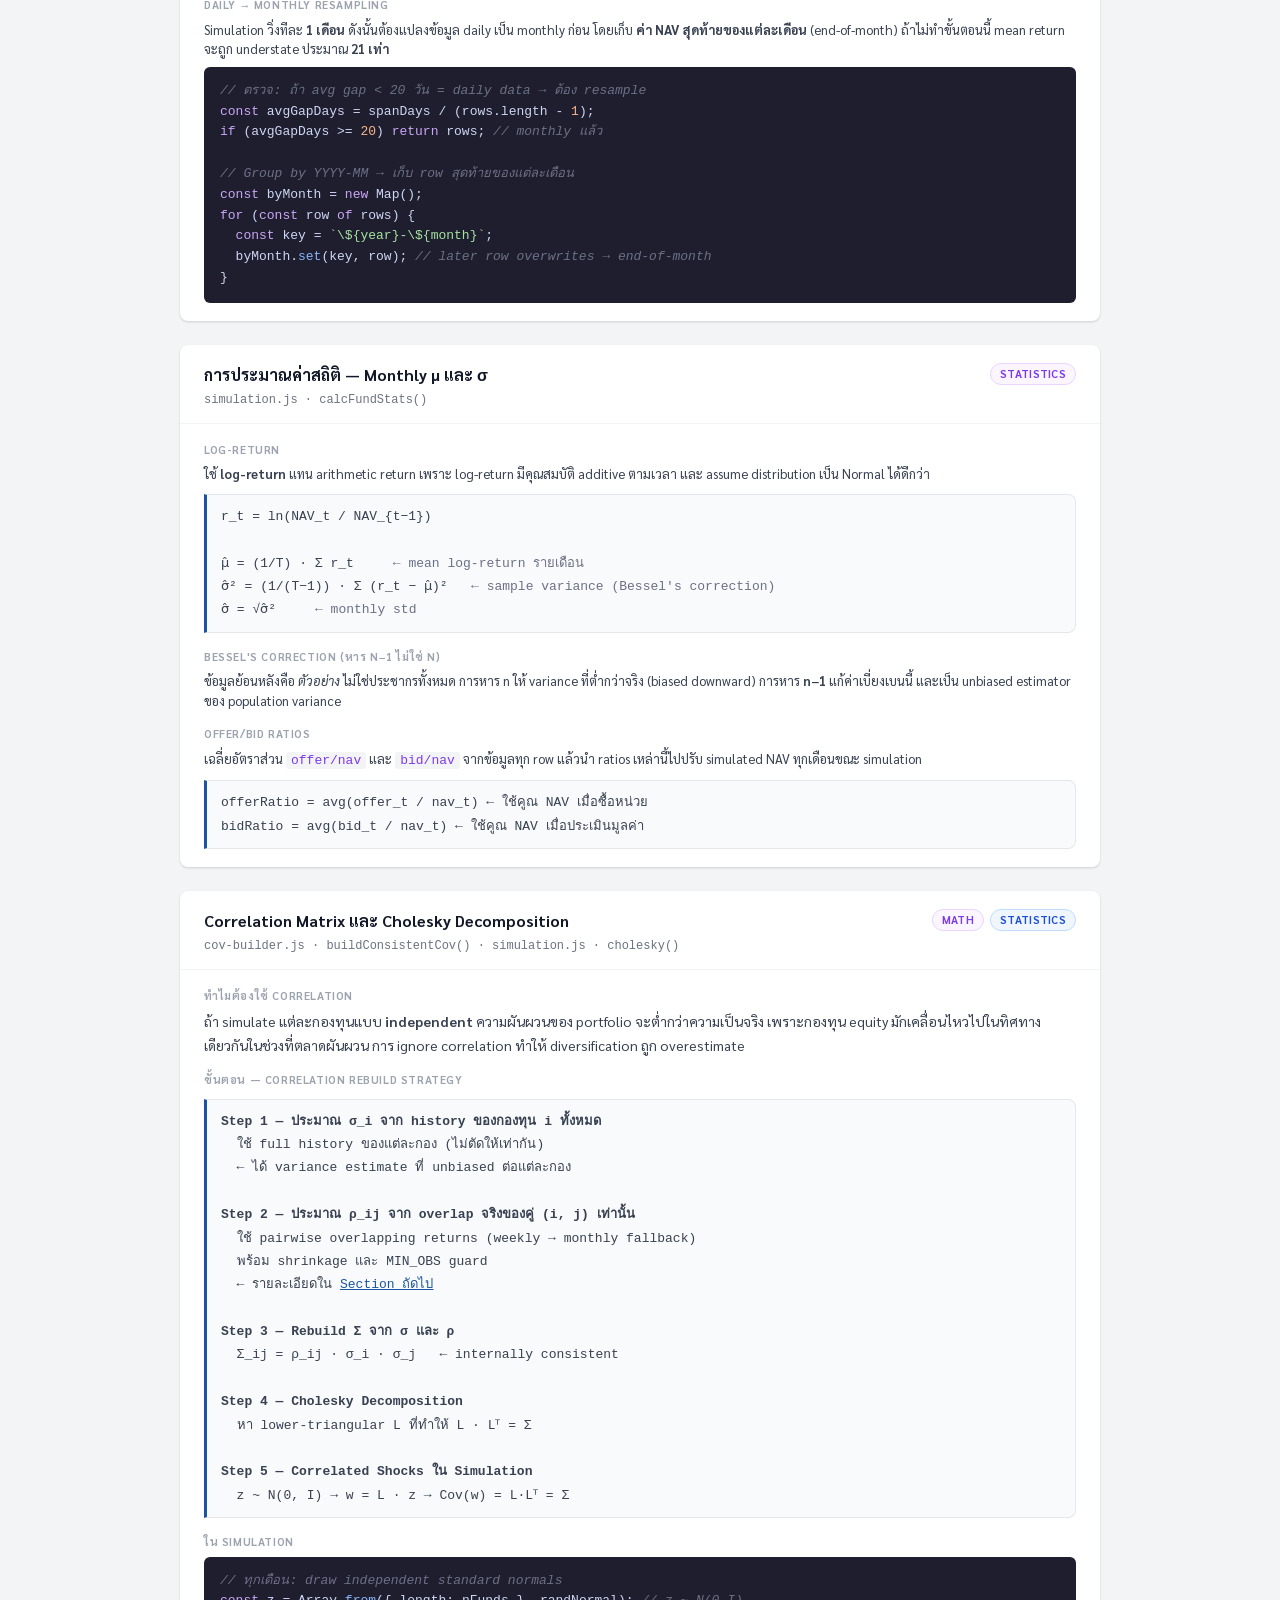
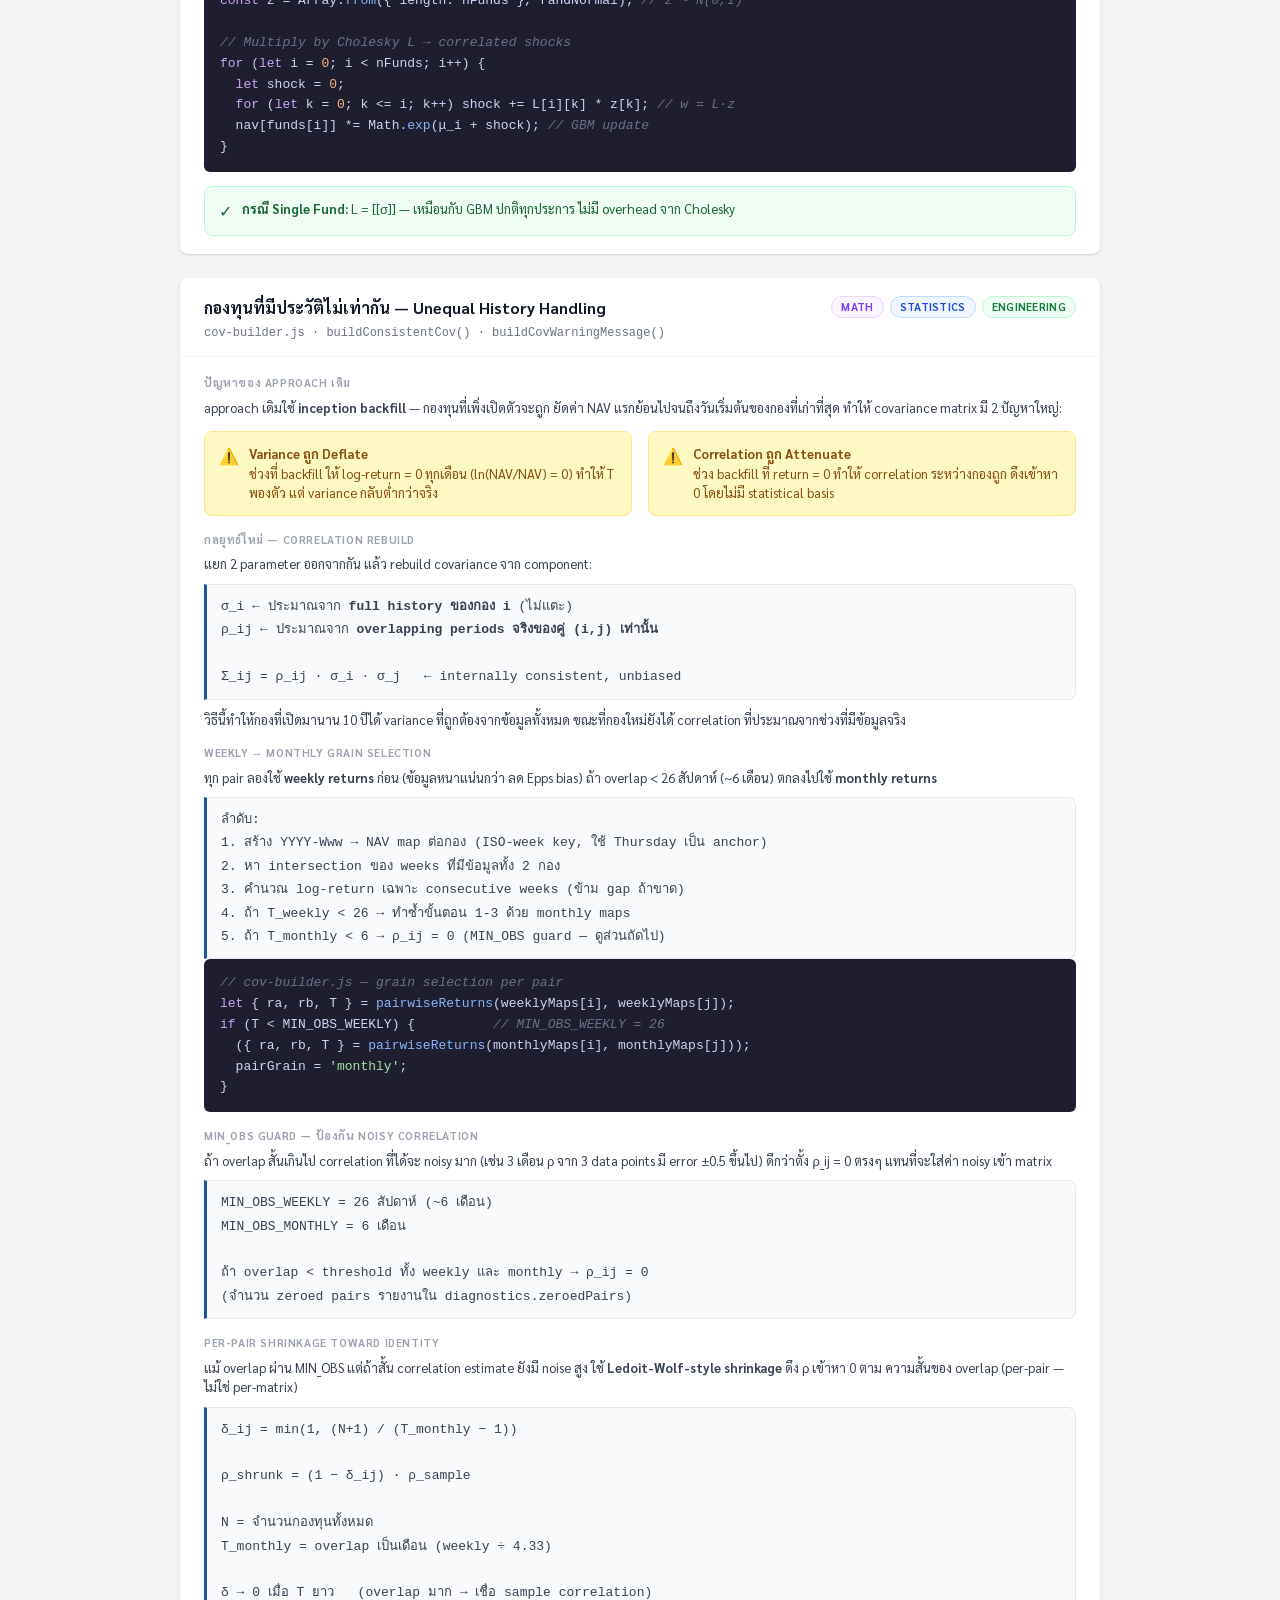
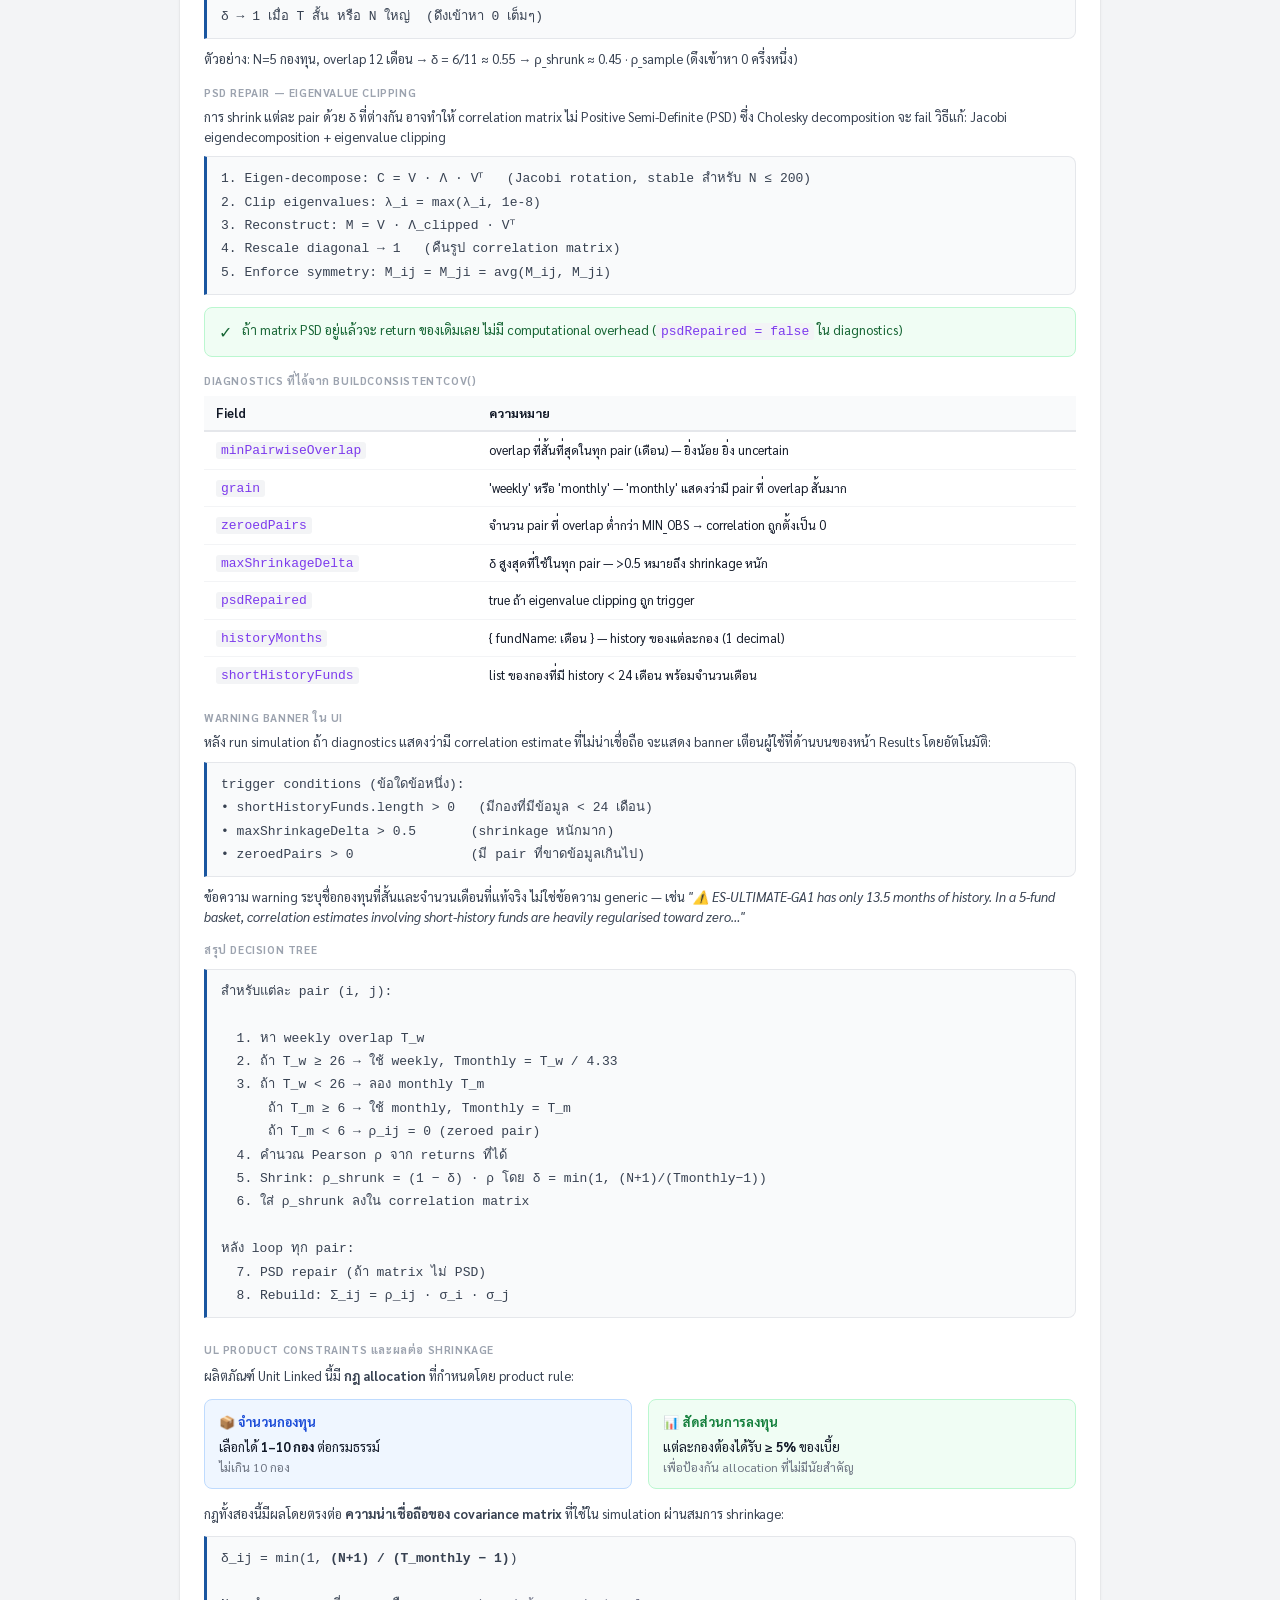
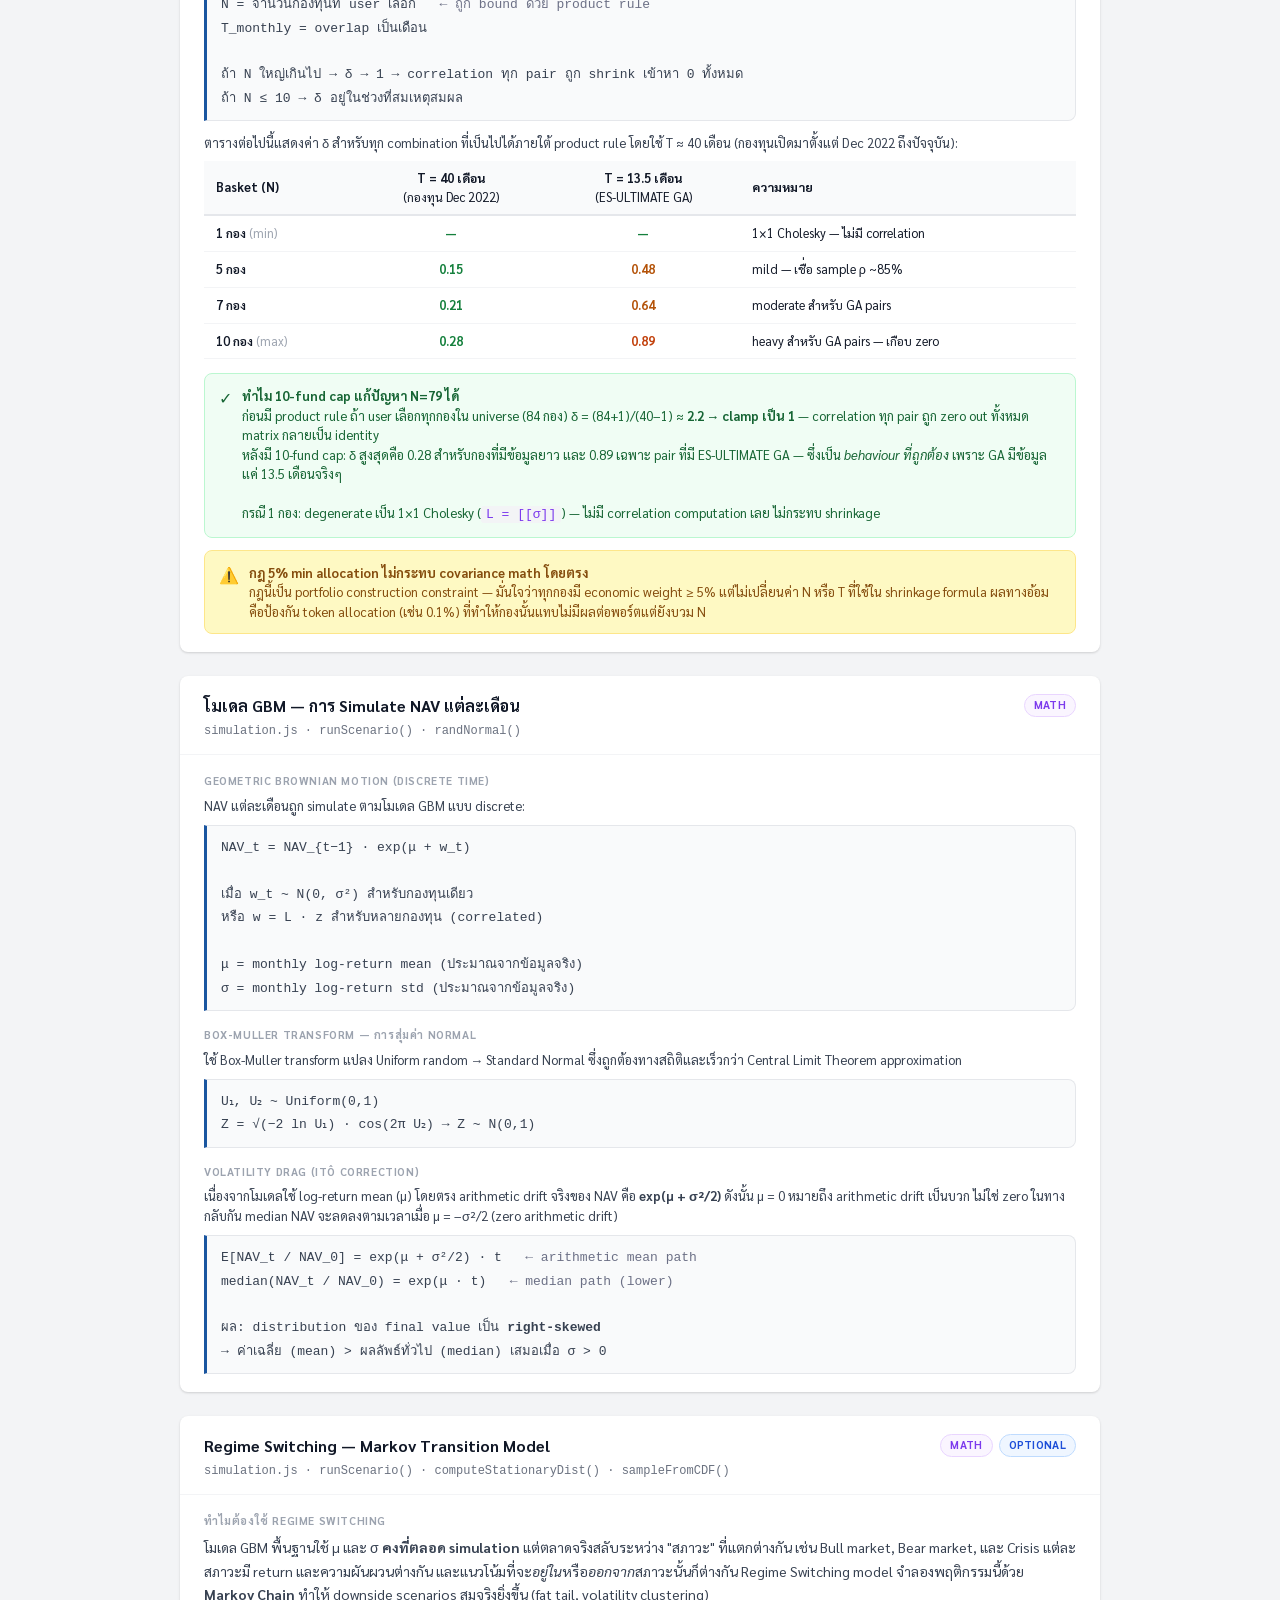
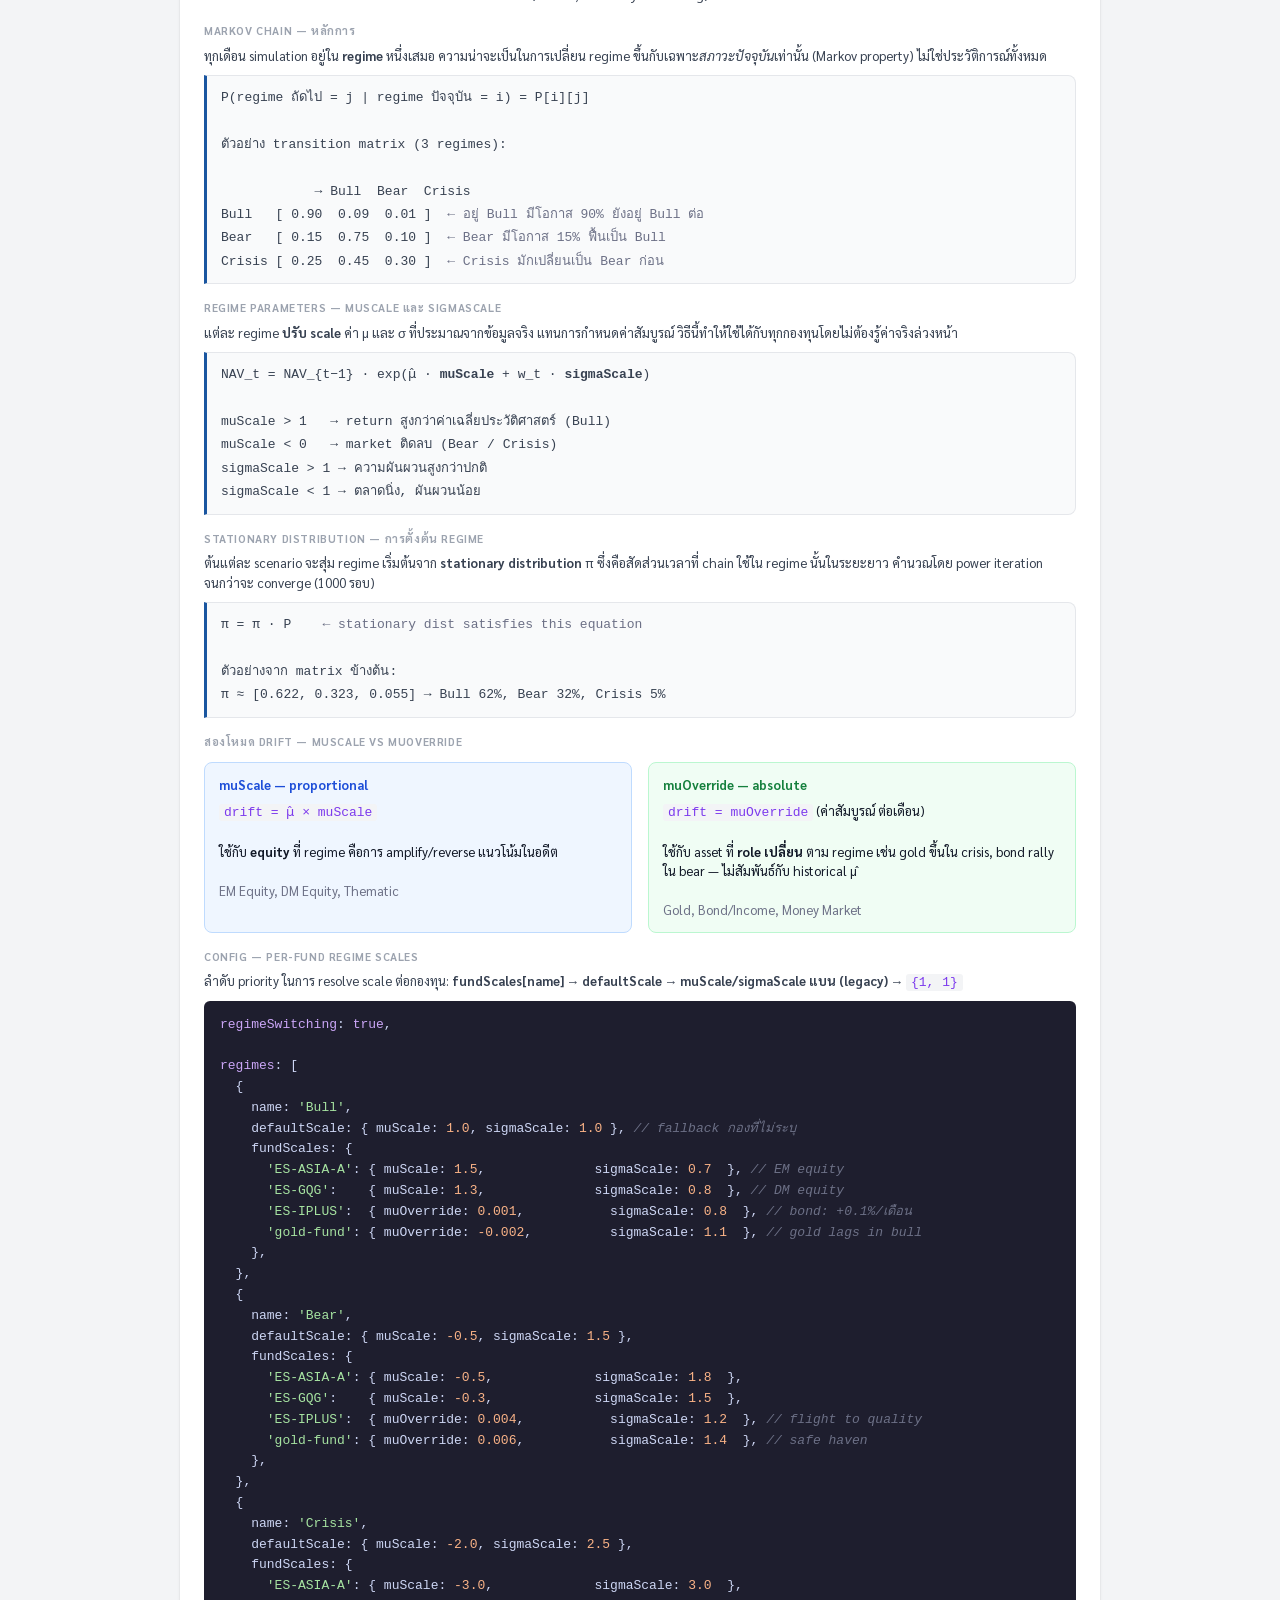
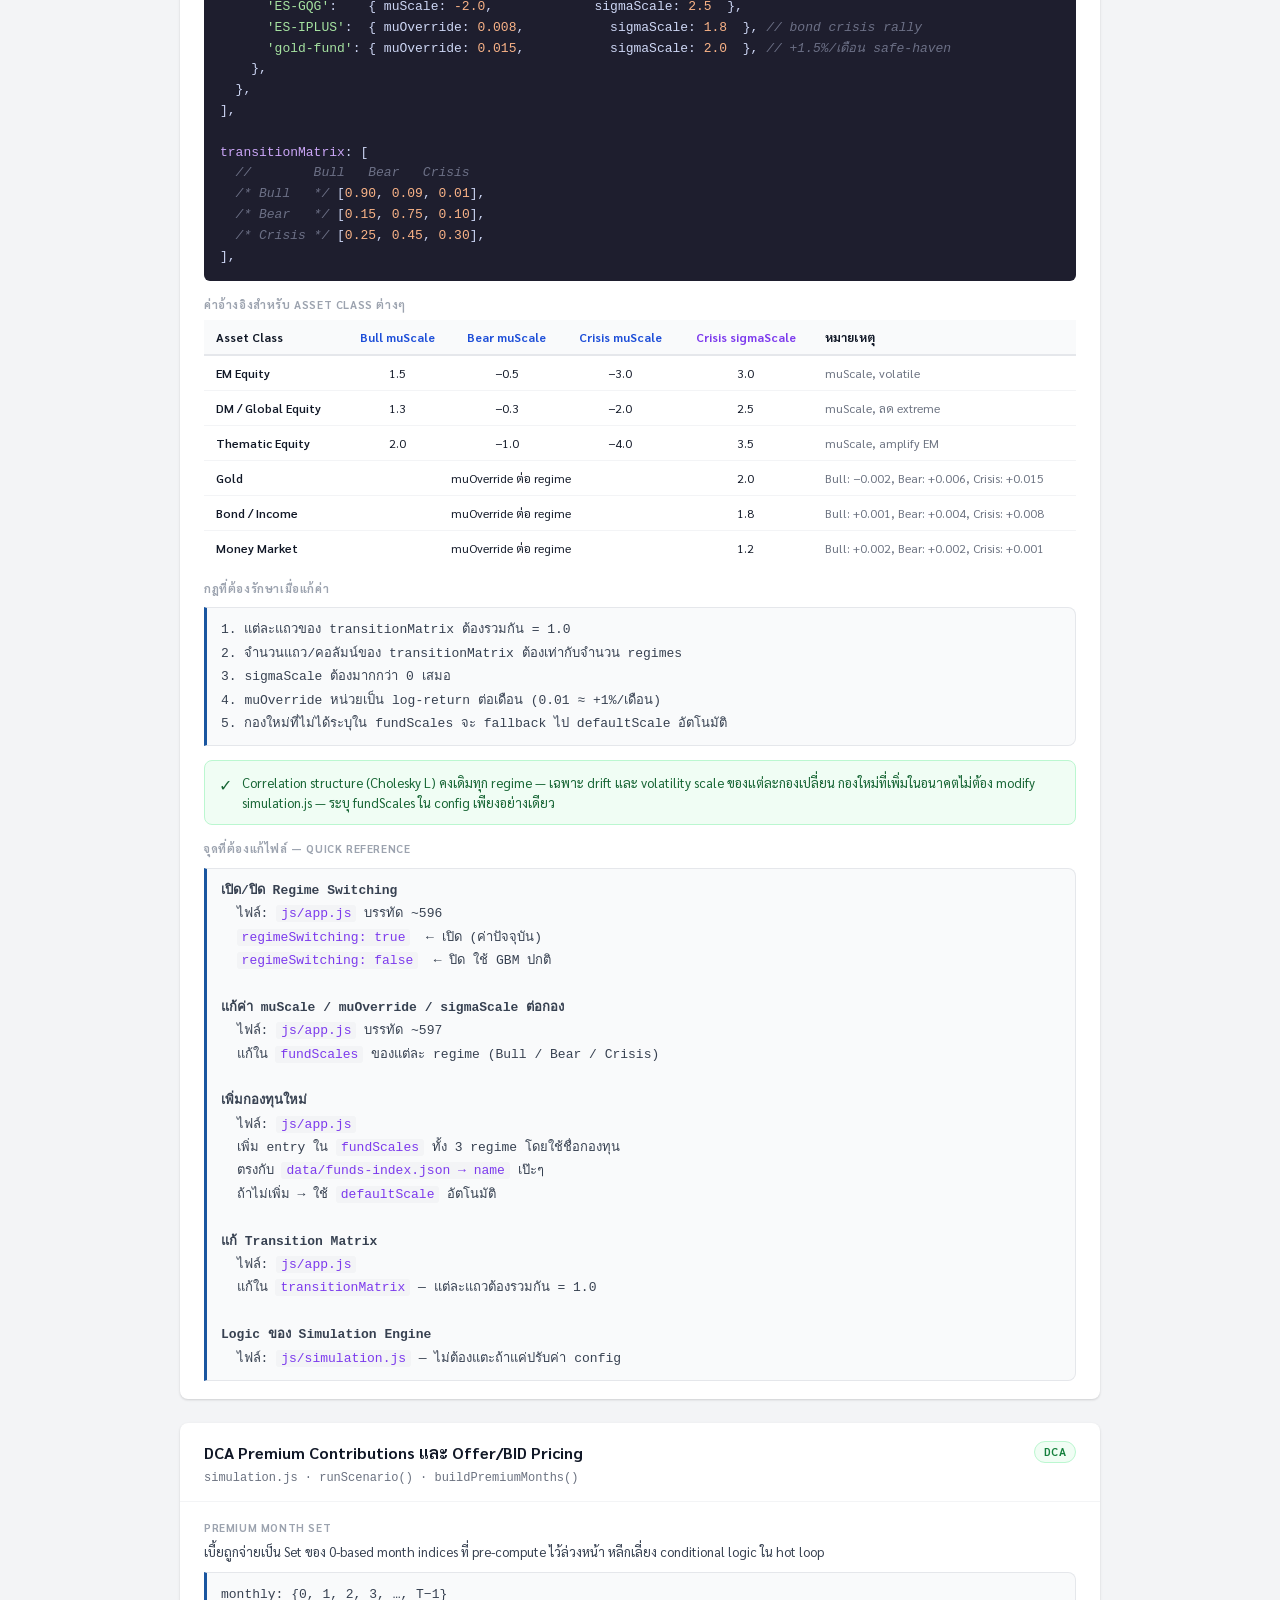
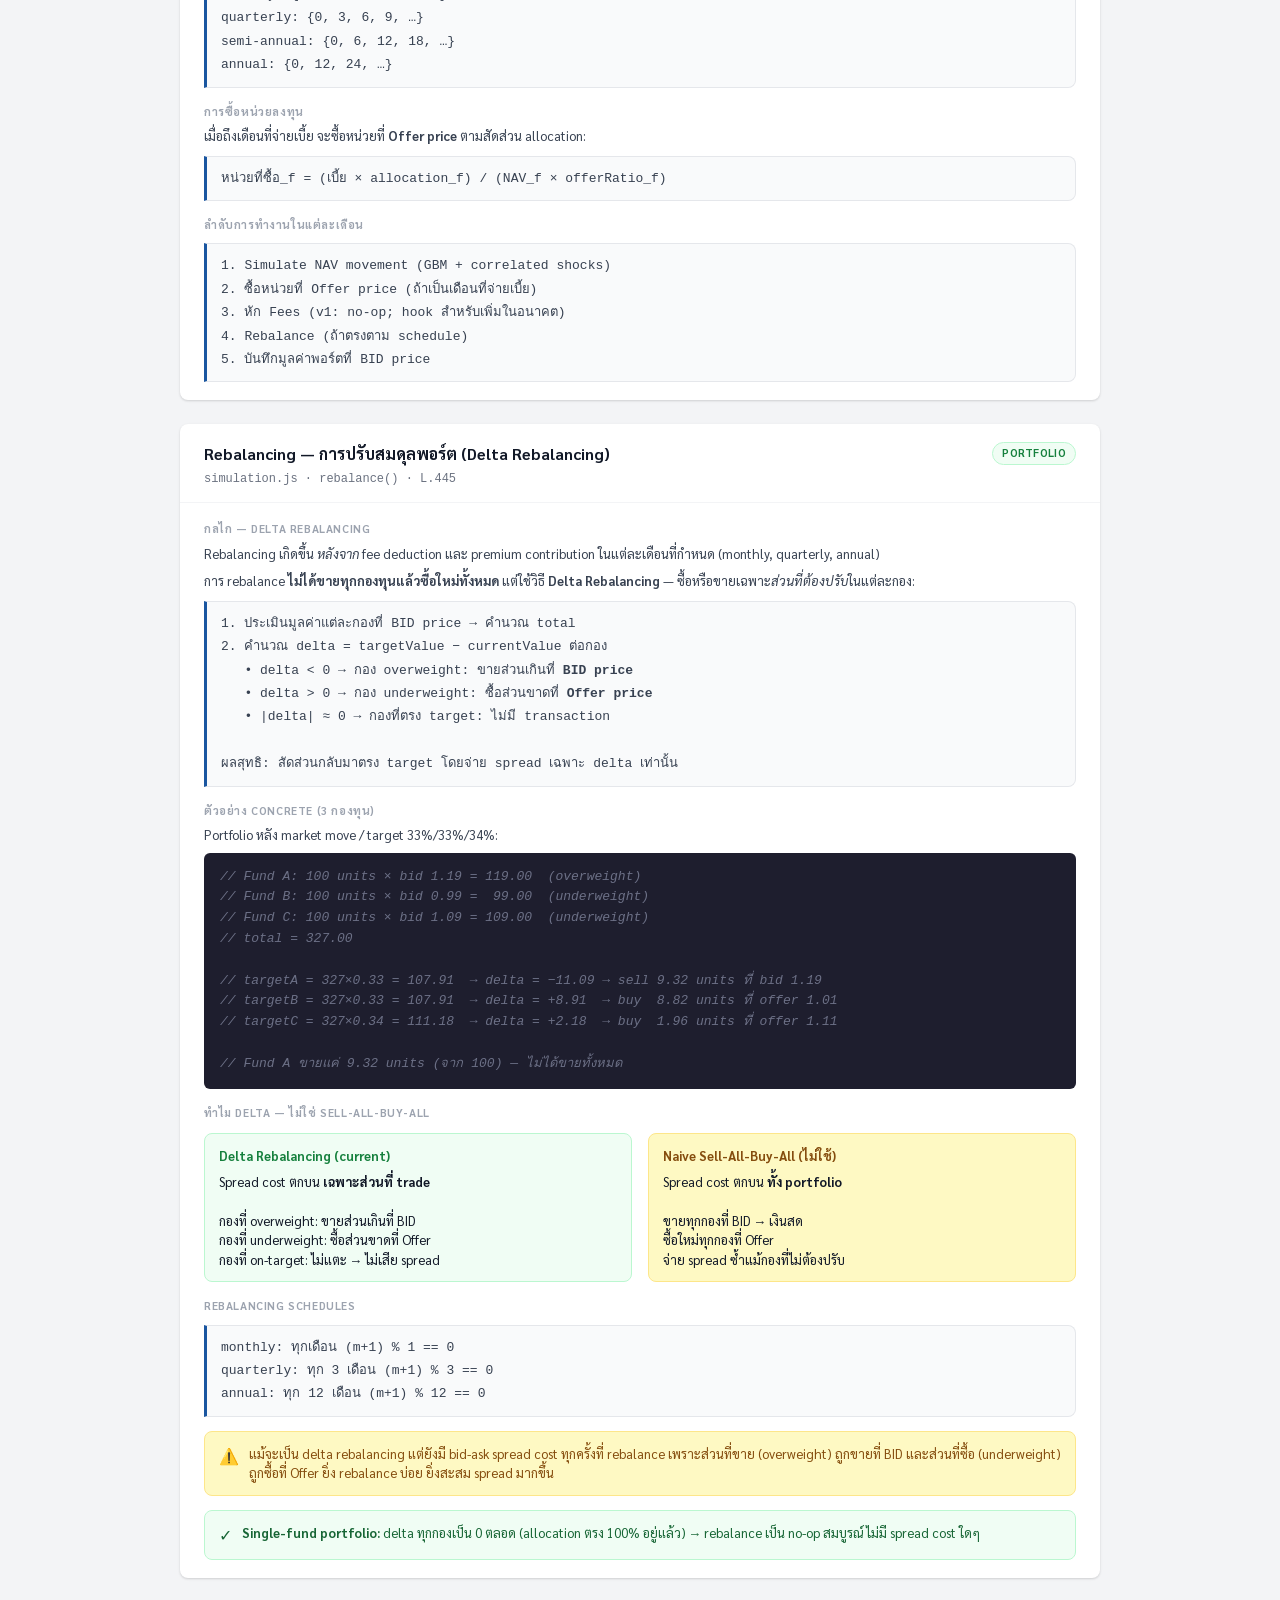
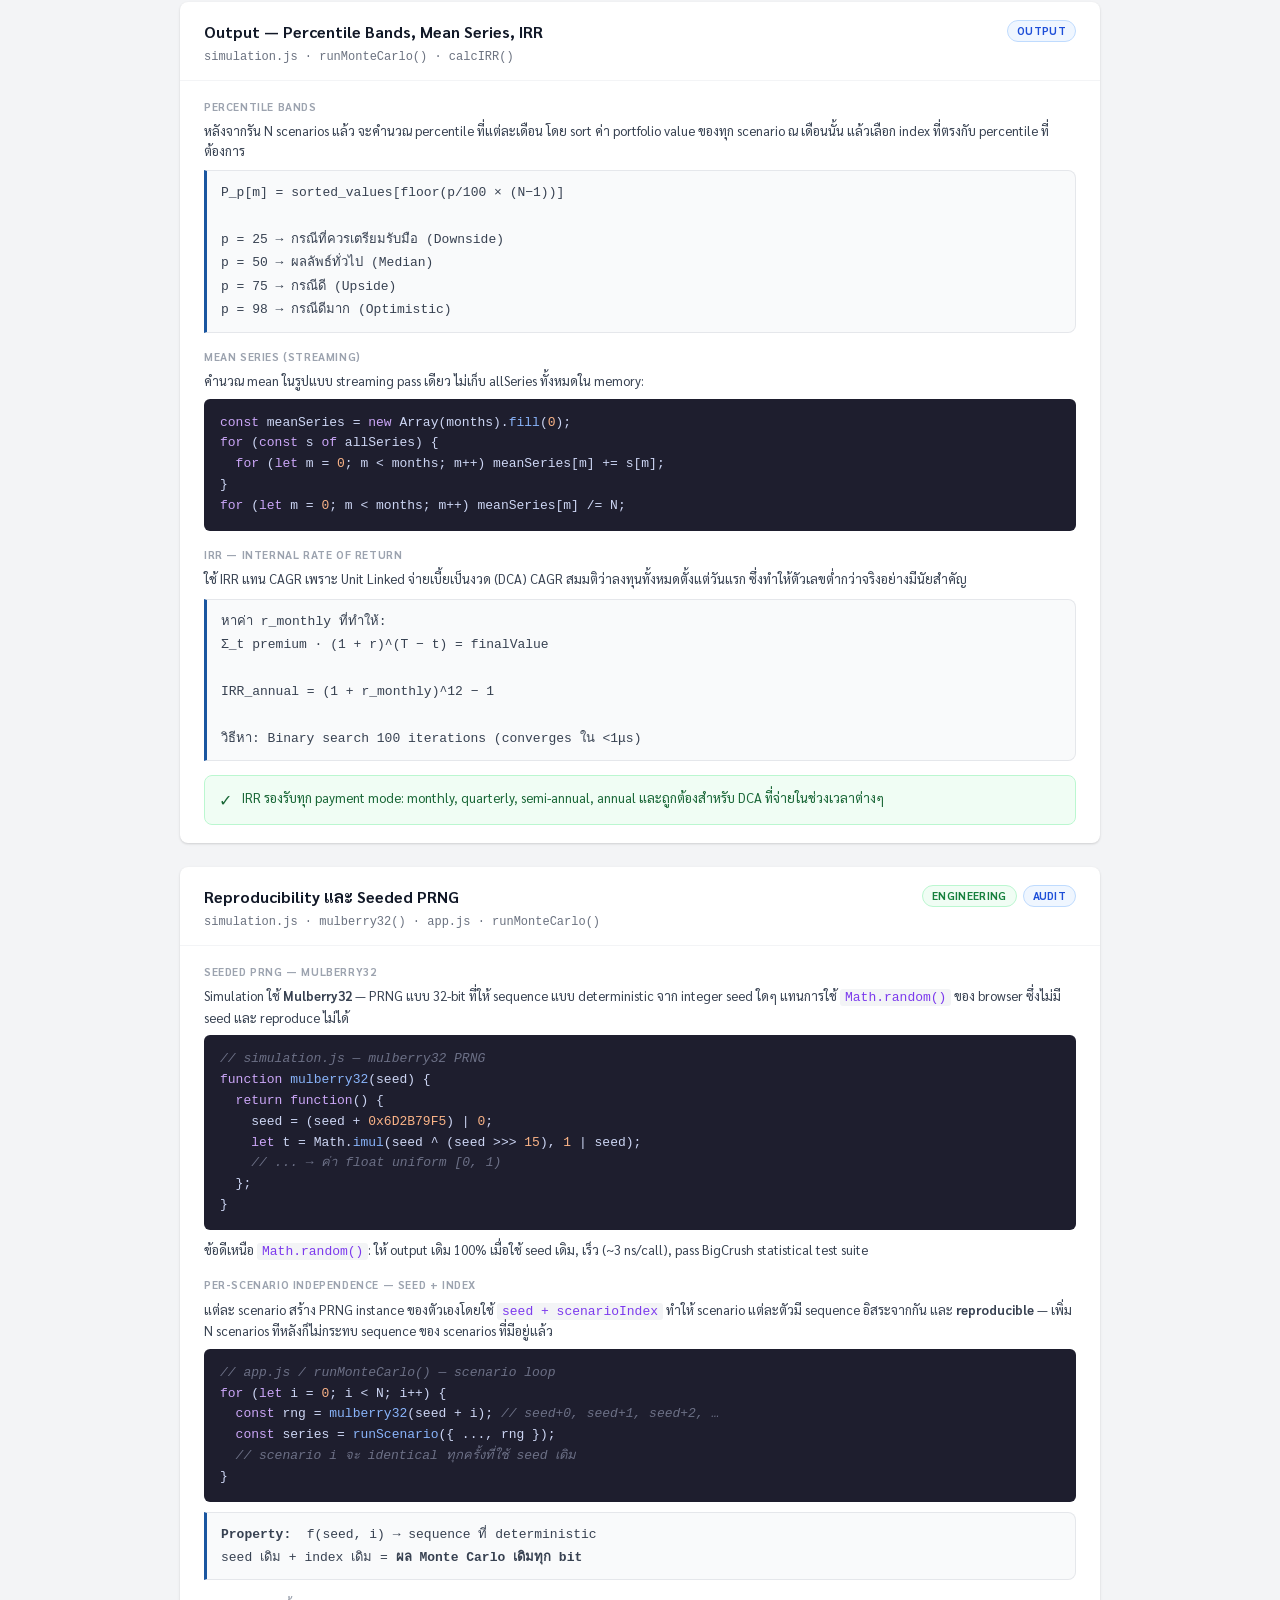
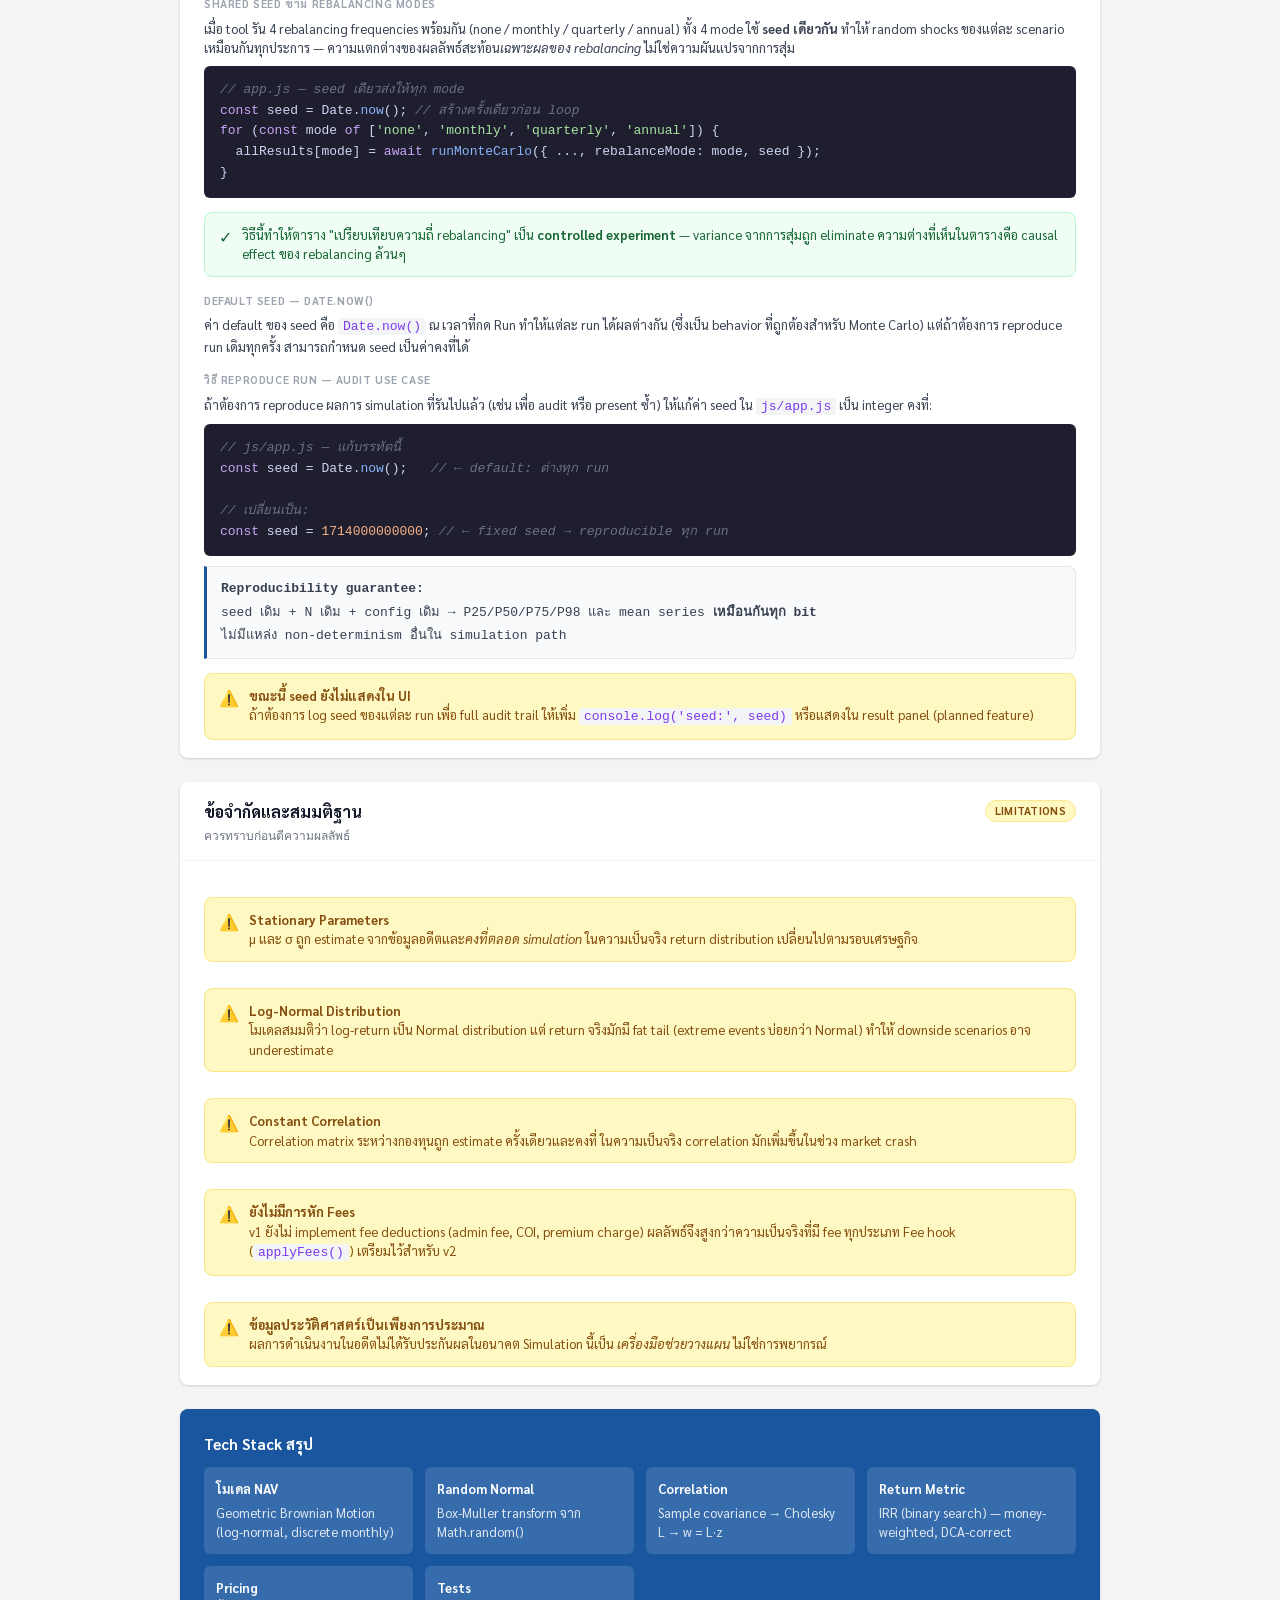
==== commit 3c561651: "feat: integrate cov-builder for unequal-history covariance estimation - Add cov-builder.js: pairwise" ====
--- a/readme.html
+++ b/readme.html
@@ -163,11 +163,14 @@
       <li><a href="#data">ข้อมูล Input และการเตรียมข้อมูล</a></li>
       <li><a href="#stats">การประมาณค่าสถิติ (μ, σ)</a></li>
       <li><a href="#correlation">Correlation Matrix และ Cholesky Decomposition</a></li>
+      <li><a href="#unequal-history">กองทุนที่มีประวัติไม่เท่ากัน — Unequal History Handling</a></li>
+      <li><a href="#ul-constraints">UL Product Constraints — กฎ 10 กอง / 5% Min Allocation</a></li>
       <li><a href="#gbm">โมเดล GBM — การ Simulate NAV</a></li>
       <li><a href="#regime">Regime Switching — Markov Transition Model</a></li>
       <li><a href="#dca">DCA Premium และ Offer/BID Pricing</a></li>
       <li><a href="#rebalance">Rebalancing</a></li>
       <li><a href="#output">Output — Percentile Bands, Mean, IRR</a></li>
+      <li><a href="#reproducibility">Reproducibility และ Seeded PRNG</a></li>
       <li><a href="#limits">ข้อจำกัดและสมมติฐาน</a></li>
     </ol>
   </div>
@@ -340,7 +343,7 @@
     <div class="fix-header">
       <div>
         <div class="fix-title">Correlation Matrix และ Cholesky Decomposition</div>
-        <div class="fix-file">simulation.js · getAlignedMonthlyReturns() · computeCovMatrix() · cholesky()</div>
+        <div class="fix-file">cov-builder.js · buildConsistentCov() · simulation.js · cholesky()</div>
       </div>
       <div style="display:flex;gap:6px;flex-shrink:0">
         <span class="badge badge-math">Math</span>
@@ -357,16 +360,20 @@
         การ ignore correlation ทำให้ diversification ถูก overestimate
       </p>
 
-      <div class="fix-section-label">ขั้นตอน</div>
-      <div class="math-box">
-        <strong>Step 1 — Align returns:</strong><br>
-        &nbsp;&nbsp;หา intersection ของเดือนที่ข้อมูลครบทุกกองทุน<br>
-        &nbsp;&nbsp;สร้าง return matrix R[i][t] = log(NAV_{i,t} / NAV_{i,t-1})<br><br>
-        <strong>Step 2 — Sample Covariance:</strong><br>
-        &nbsp;&nbsp;Σ[i][j] = (1/(T−1)) · Σ_t (R[i][t] − μ_i)(R[j][t] − μ_j)<br><br>
-        <strong>Step 3 — Cholesky Decomposition:</strong><br>
+      <div class="fix-section-label">ขั้นตอน — Correlation Rebuild Strategy</div>
+      <div class="math-box">
+        <strong>Step 1 — ประมาณ σ_i จาก history ของกองทุน i ทั้งหมด</strong><br>
+        &nbsp;&nbsp;ใช้ full history ของแต่ละกอง (ไม่ตัดให้เท่ากัน)<br>
+        &nbsp;&nbsp;← ได้ variance estimate ที่ unbiased ต่อแต่ละกอง<br><br>
+        <strong>Step 2 — ประมาณ ρ_ij จาก overlap จริงของคู่ (i, j) เท่านั้น</strong><br>
+        &nbsp;&nbsp;ใช้ pairwise overlapping returns (weekly → monthly fallback)<br>
+        &nbsp;&nbsp;พร้อม shrinkage และ MIN_OBS guard<br>
+        &nbsp;&nbsp;← รายละเอียดใน <a href="#unequal-history" style="color:var(--primary)">Section ถัดไป</a><br><br>
+        <strong>Step 3 — Rebuild Σ จาก σ และ ρ</strong><br>
+        &nbsp;&nbsp;Σ_ij = ρ_ij · σ_i · σ_j &nbsp;&nbsp;← internally consistent<br><br>
+        <strong>Step 4 — Cholesky Decomposition</strong><br>
         &nbsp;&nbsp;หา lower-triangular L ที่ทำให้ L · Lᵀ = Σ<br><br>
-        <strong>Step 4 — Correlated Shocks:</strong><br>
+        <strong>Step 5 — Correlated Shocks ใน Simulation</strong><br>
         &nbsp;&nbsp;z ~ N(0, I)  →  w = L · z  →  Cov(w) = L·Lᵀ = Σ
       </div>
 
@@ -388,6 +395,317 @@
           ไม่มี overhead จาก Cholesky
         </div>
       </div>
+    </div>
+  </div>
+
+  <!-- ══════════════════════════════════════════════════════════════════════════
+       4b. Unequal History Handling
+  ══════════════════════════════════════════════════════════════════════════ -->
+  <div class="fix-card" id="unequal-history">
+    <div class="fix-header">
+      <div>
+        <div class="fix-title">กองทุนที่มีประวัติไม่เท่ากัน — Unequal History Handling</div>
+        <div class="fix-file">cov-builder.js · buildConsistentCov() · buildCovWarningMessage()</div>
+      </div>
+      <div style="display:flex;gap:6px;flex-shrink:0">
+        <span class="badge badge-math">Math</span>
+        <span class="badge badge-stats">Statistics</span>
+        <span class="badge badge-eng">Engineering</span>
+      </div>
+    </div>
+    <div class="fix-body">
+
+      <div class="fix-section-label">ปัญหาของ Approach เดิม</div>
+      <p style="font-size:13px;color:var(--gray-700);margin-bottom:10px;line-height:1.7">
+        approach เดิมใช้ <strong>inception backfill</strong> — กองทุนที่เพิ่งเปิดตัวจะถูก
+        ยัดค่า NAV แรกย้อนไปจนถึงวันเริ่มต้นของกองที่เก่าที่สุด
+        ทำให้ covariance matrix มี 2 ปัญหาใหญ่:
+      </p>
+      <div class="two-col">
+        <div class="warn-box" style="margin-top:0">
+          <span style="font-size:16px;flex-shrink:0">⚠️</span>
+          <div>
+            <strong>Variance ถูก Deflate</strong><br>
+            ช่วงที่ backfill ให้ log-return = 0 ทุกเดือน (ln(NAV/NAV) = 0)
+            ทำให้ T พองตัว แต่ variance กลับต่ำกว่าจริง
+          </div>
+        </div>
+        <div class="warn-box" style="margin-top:0">
+          <span style="font-size:16px;flex-shrink:0">⚠️</span>
+          <div>
+            <strong>Correlation ถูก Attenuate</strong><br>
+            ช่วง backfill ที่ return = 0 ทำให้ correlation ระหว่างกองถูก
+            ดึงเข้าหา 0 โดยไม่มี statistical basis
+          </div>
+        </div>
+      </div>
+
+      <div class="fix-section-label" style="margin-top:16px">กลยุทธ์ใหม่ — Correlation Rebuild</div>
+      <p style="font-size:13px;color:var(--gray-700);margin-bottom:8px">
+        แยก 2 parameter ออกจากกัน แล้ว rebuild covariance จาก component:
+      </p>
+      <div class="math-box">
+        σ_i  ← ประมาณจาก <strong>full history ของกอง i</strong> (ไม่แตะ)<br>
+        ρ_ij ← ประมาณจาก <strong>overlapping periods จริงของคู่ (i,j) เท่านั้น</strong><br><br>
+        Σ_ij = ρ_ij · σ_i · σ_j  &nbsp;&nbsp;← internally consistent, unbiased
+      </div>
+      <p style="font-size:13px;color:var(--gray-700);margin-top:10px">
+        วิธีนี้ทำให้กองที่เปิดมานาน 10 ปีได้ variance ที่ถูกต้องจากข้อมูลทั้งหมด
+        ขณะที่กองใหม่ยังได้ correlation ที่ประมาณจากช่วงที่มีข้อมูลจริง
+      </p>
+
+      <div class="fix-section-label" style="margin-top:16px">Weekly → Monthly Grain Selection</div>
+      <p style="font-size:13px;color:var(--gray-700);margin-bottom:8px">
+        ทุก pair ลองใช้ <strong>weekly returns</strong> ก่อน (ข้อมูลหนาแน่นกว่า ลด Epps bias)
+        ถ้า overlap &lt; 26 สัปดาห์ (~6 เดือน) ตกลงไปใช้ <strong>monthly returns</strong>
+      </p>
+      <div class="math-box">
+        ลำดับ:<br>
+        1. สร้าง YYYY-Www → NAV map ต่อกอง (ISO-week key, ใช้ Thursday เป็น anchor)<br>
+        2. หา intersection ของ weeks ที่มีข้อมูลทั้ง 2 กอง<br>
+        3. คำนวณ log-return เฉพาะ consecutive weeks (ข้าม gap ถ้าขาด)<br>
+        4. ถ้า T_weekly &lt; 26 → ทำซ้ำขั้นตอน 1-3 ด้วย monthly maps<br>
+        5. ถ้า T_monthly &lt; 6 → ρ_ij = 0 (MIN_OBS guard — ดูส่วนถัดไป)
+      </div>
+      <pre><code><span class="cmt">// cov-builder.js — grain selection per pair</span>
+<span class="kw">let</span> { ra, rb, T } = <span class="fn">pairwiseReturns</span>(weeklyMaps[i], weeklyMaps[j]);
+<span class="kw">if</span> (T &lt; MIN_OBS_WEEKLY) {          <span class="cmt">// MIN_OBS_WEEKLY = 26</span>
+  ({ ra, rb, T } = <span class="fn">pairwiseReturns</span>(monthlyMaps[i], monthlyMaps[j]));
+  pairGrain = <span class="str">'monthly'</span>;
+}</code></pre>
+
+      <div class="fix-section-label" style="margin-top:16px">MIN_OBS Guard — ป้องกัน Noisy Correlation</div>
+      <p style="font-size:13px;color:var(--gray-700);margin-bottom:8px">
+        ถ้า overlap สั้นเกินไป correlation ที่ได้จะ noisy มาก
+        (เช่น 3 เดือน ρ จาก 3 data points มี error ±0.5 ขึ้นไป)
+        ดีกว่าตั้ง ρ_ij = 0 ตรงๆ แทนที่จะใส่ค่า noisy เข้า matrix
+      </p>
+      <div class="math-box">
+        MIN_OBS_WEEKLY  = 26 สัปดาห์  (~6 เดือน)<br>
+        MIN_OBS_MONTHLY = 6 เดือน<br><br>
+        ถ้า overlap &lt; threshold ทั้ง weekly และ monthly → ρ_ij = 0<br>
+        (จำนวน zeroed pairs รายงานใน diagnostics.zeroedPairs)
+      </div>
+
+      <div class="fix-section-label" style="margin-top:16px">Per-Pair Shrinkage toward Identity</div>
+      <p style="font-size:13px;color:var(--gray-700);margin-bottom:8px">
+        แม้ overlap ผ่าน MIN_OBS แต่ถ้าสั้น correlation estimate ยังมี noise สูง
+        ใช้ <strong>Ledoit-Wolf-style shrinkage</strong> ดึง ρ เข้าหา 0 ตาม
+        ความสั้นของ overlap (per-pair — ไม่ใช่ per-matrix)
+      </p>
+      <div class="math-box">
+        δ_ij = min(1, (N+1) / (T_monthly − 1))<br><br>
+        ρ_shrunk = (1 − δ_ij) · ρ_sample<br><br>
+        N = จำนวนกองทุนทั้งหมด<br>
+        T_monthly = overlap เป็นเดือน (weekly ÷ 4.33)<br><br>
+        δ → 0 เมื่อ T ยาว &nbsp;&nbsp;(overlap มาก → เชื่อ sample correlation)<br>
+        δ → 1 เมื่อ T สั้น หรือ N ใหญ่ &nbsp;(ดึงเข้าหา 0 เต็มๆ)
+      </div>
+      <p style="font-size:13px;color:var(--gray-700);margin-top:10px">
+        ตัวอย่าง: N=5 กองทุน, overlap 12 เดือน → δ = 6/11 ≈ 0.55
+        → ρ_shrunk ≈ 0.45 · ρ_sample (ดึงเข้าหา 0 ครึ่งหนึ่ง)
+      </p>
+
+      <div class="fix-section-label" style="margin-top:16px">PSD Repair — Eigenvalue Clipping</div>
+      <p style="font-size:13px;color:var(--gray-700);margin-bottom:8px">
+        การ shrink แต่ละ pair ด้วย δ ที่ต่างกัน อาจทำให้ correlation matrix
+        ไม่ Positive Semi-Definite (PSD) ซึ่ง Cholesky decomposition จะ fail
+        วิธีแก้: Jacobi eigendecomposition + eigenvalue clipping
+      </p>
+      <div class="math-box">
+        1. Eigen-decompose: C = V · Λ · Vᵀ &nbsp;&nbsp;(Jacobi rotation, stable สำหรับ N ≤ 200)<br>
+        2. Clip eigenvalues:  λ_i = max(λ_i, 1e-8)<br>
+        3. Reconstruct: M = V · Λ_clipped · Vᵀ<br>
+        4. Rescale diagonal → 1 &nbsp;&nbsp;(คืนรูป correlation matrix)<br>
+        5. Enforce symmetry: M_ij = M_ji = avg(M_ij, M_ji)
+      </div>
+      <div class="impact-box" style="margin-top:12px">
+        <span class="impact-icon">✓</span>
+        <div>
+          ถ้า matrix PSD อยู่แล้วจะ return ของเดิมเลย ไม่มี computational overhead
+          (<code>psdRepaired = false</code> ใน diagnostics)
+        </div>
+      </div>
+
+      <div class="fix-section-label" style="margin-top:16px">Diagnostics ที่ได้จาก buildConsistentCov()</div>
+      <div style="overflow-x:auto">
+        <table style="width:100%;border-collapse:collapse;font-size:12.5px">
+          <thead>
+            <tr style="background:var(--gray-50);border-bottom:2px solid var(--gray-200)">
+              <th style="padding:8px 12px;text-align:left;color:var(--gray-600)">Field</th>
+              <th style="padding:8px 12px;text-align:left;color:var(--gray-600)">ความหมาย</th>
+            </tr>
+          </thead>
+          <tbody>
+            <tr style="border-bottom:1px solid var(--gray-100)">
+              <td style="padding:8px 12px"><code>minPairwiseOverlap</code></td>
+              <td style="padding:8px 12px;color:var(--gray-600)">overlap ที่สั้นที่สุดในทุก pair (เดือน) — ยิ่งน้อย ยิ่ง uncertain</td>
+            </tr>
+            <tr style="border-bottom:1px solid var(--gray-100)">
+              <td style="padding:8px 12px"><code>grain</code></td>
+              <td style="padding:8px 12px;color:var(--gray-600)">'weekly' หรือ 'monthly' — 'monthly' แสดงว่ามี pair ที่ overlap สั้นมาก</td>
+            </tr>
+            <tr style="border-bottom:1px solid var(--gray-100)">
+              <td style="padding:8px 12px"><code>zeroedPairs</code></td>
+              <td style="padding:8px 12px;color:var(--gray-600)">จำนวน pair ที่ overlap ต่ำกว่า MIN_OBS → correlation ถูกตั้งเป็น 0</td>
+            </tr>
+            <tr style="border-bottom:1px solid var(--gray-100)">
+              <td style="padding:8px 12px"><code>maxShrinkageDelta</code></td>
+              <td style="padding:8px 12px;color:var(--gray-600)">δ สูงสุดที่ใช้ในทุก pair — &gt;0.5 หมายถึง shrinkage หนัก</td>
+            </tr>
+            <tr style="border-bottom:1px solid var(--gray-100)">
+              <td style="padding:8px 12px"><code>psdRepaired</code></td>
+              <td style="padding:8px 12px;color:var(--gray-600)">true ถ้า eigenvalue clipping ถูก trigger</td>
+            </tr>
+            <tr style="border-bottom:1px solid var(--gray-100)">
+              <td style="padding:8px 12px"><code>historyMonths</code></td>
+              <td style="padding:8px 12px;color:var(--gray-600)">{ fundName: เดือน } — history ของแต่ละกอง (1 decimal)</td>
+            </tr>
+            <tr>
+              <td style="padding:8px 12px"><code>shortHistoryFunds</code></td>
+              <td style="padding:8px 12px;color:var(--gray-600)">list ของกองที่มี history &lt; 24 เดือน พร้อมจำนวนเดือน</td>
+            </tr>
+          </tbody>
+        </table>
+      </div>
+
+      <div class="fix-section-label" style="margin-top:16px">Warning Banner ใน UI</div>
+      <p style="font-size:13px;color:var(--gray-700);margin-bottom:8px">
+        หลัง run simulation ถ้า diagnostics แสดงว่ามี correlation estimate ที่ไม่น่าเชื่อถือ
+        จะแสดง banner เตือนผู้ใช้ที่ด้านบนของหน้า Results โดยอัตโนมัติ:
+      </p>
+      <div class="math-box">
+        trigger conditions (ข้อใดข้อหนึ่ง):<br>
+        • shortHistoryFunds.length &gt; 0 &nbsp;&nbsp;(มีกองที่มีข้อมูล &lt; 24 เดือน)<br>
+        • maxShrinkageDelta &gt; 0.5 &nbsp;&nbsp;&nbsp;&nbsp;&nbsp;&nbsp;(shrinkage หนักมาก)<br>
+        • zeroedPairs &gt; 0 &nbsp;&nbsp;&nbsp;&nbsp;&nbsp;&nbsp;&nbsp;&nbsp;&nbsp;&nbsp;&nbsp;&nbsp;&nbsp;&nbsp;(มี pair ที่ขาดข้อมูลเกินไป)
+      </div>
+      <p style="font-size:13px;color:var(--gray-700);margin-top:10px">
+        ข้อความ warning ระบุชื่อกองทุนที่สั้นและจำนวนเดือนที่แท้จริง
+        ไม่ใช่ข้อความ generic — เช่น
+        <em>"⚠️ ES-ULTIMATE-GA1 has only 13.5 months of history. In a 5-fund basket,
+        correlation estimates involving short-history funds are heavily regularised
+        toward zero…"</em>
+      </p>
+
+      <div class="fix-section-label" style="margin-top:16px">สรุป Decision Tree</div>
+      <div class="math-box">
+        สำหรับแต่ละ pair (i, j):<br><br>
+        &nbsp;&nbsp;1. หา weekly overlap T_w<br>
+        &nbsp;&nbsp;2. ถ้า T_w ≥ 26 → ใช้ weekly, Tmonthly = T_w / 4.33<br>
+        &nbsp;&nbsp;3. ถ้า T_w &lt; 26 → ลอง monthly T_m<br>
+        &nbsp;&nbsp;&nbsp;&nbsp;&nbsp;&nbsp;ถ้า T_m ≥ 6  → ใช้ monthly, Tmonthly = T_m<br>
+        &nbsp;&nbsp;&nbsp;&nbsp;&nbsp;&nbsp;ถ้า T_m &lt; 6  → ρ_ij = 0 (zeroed pair)<br>
+        &nbsp;&nbsp;4. คำนวณ Pearson ρ จาก returns ที่ได้<br>
+        &nbsp;&nbsp;5. Shrink: ρ_shrunk = (1 − δ) · ρ  โดย δ = min(1, (N+1)/(Tmonthly−1))<br>
+        &nbsp;&nbsp;6. ใส่ ρ_shrunk ลงใน correlation matrix<br><br>
+        หลัง loop ทุก pair:<br>
+        &nbsp;&nbsp;7. PSD repair (ถ้า matrix ไม่ PSD)<br>
+        &nbsp;&nbsp;8. Rebuild: Σ_ij = ρ_ij · σ_i · σ_j
+      </div>
+
+      <!-- ── UL Product Constraints ────────────────────────────────────────── -->
+      <span id="ul-constraints"></span>
+      <div class="fix-section-label" style="margin-top:24px">UL Product Constraints และผลต่อ Shrinkage</div>
+      <p style="font-size:13px;color:var(--gray-700);line-height:1.7;margin-bottom:10px">
+        ผลิตภัณฑ์ Unit Linked นี้มี <strong>กฎ allocation</strong> ที่กำหนดโดย product rule:
+      </p>
+
+      <div class="two-col" style="margin-bottom:14px">
+        <div style="background:#eff6ff;border:1px solid #bfdbfe;border-radius:var(--radius);padding:12px 14px;font-size:13px">
+          <div style="font-weight:700;color:#1d4ed8;margin-bottom:6px">📦 จำนวนกองทุน</div>
+          เลือกได้ <strong>1–10 กอง</strong> ต่อกรมธรรม์<br>
+          <span style="color:var(--gray-500);font-size:12px">ไม่เกิน 10 กอง</span>
+        </div>
+        <div style="background:#f0fdf4;border:1px solid #bbf7d0;border-radius:var(--radius);padding:12px 14px;font-size:13px">
+          <div style="font-weight:700;color:#15803d;margin-bottom:6px">📊 สัดส่วนการลงทุน</div>
+          แต่ละกองต้องได้รับ <strong>≥ 5%</strong> ของเบี้ย<br>
+          <span style="color:var(--gray-500);font-size:12px">เพื่อป้องกัน allocation ที่ไม่มีนัยสำคัญ</span>
+        </div>
+      </div>
+
+      <p style="font-size:13px;color:var(--gray-700);line-height:1.7;margin-bottom:10px">
+        กฎทั้งสองนี้มีผลโดยตรงต่อ <strong>ความน่าเชื่อถือของ covariance matrix</strong>
+        ที่ใช้ใน simulation ผ่านสมการ shrinkage:
+      </p>
+
+      <div class="math-box">
+        δ_ij = min(1, <strong>(N+1) / (T_monthly − 1)</strong>)<br><br>
+        N = จำนวนกองทุนที่ user เลือก &nbsp;&nbsp;<span style="color:#6c7086">← ถูก bound ด้วย product rule</span><br>
+        T_monthly = overlap เป็นเดือน<br><br>
+        ถ้า N ใหญ่เกินไป → δ → 1 → correlation ทุก pair ถูก shrink เข้าหา 0 ทั้งหมด<br>
+        ถ้า N ≤ 10 → δ อยู่ในช่วงที่สมเหตุสมผล
+      </div>
+
+      <p style="font-size:13px;color:var(--gray-700);margin-top:12px;margin-bottom:8px">
+        ตารางต่อไปนี้แสดงค่า δ สำหรับทุก combination ที่เป็นไปได้ภายใต้ product rule
+        โดยใช้ T ≈ 40 เดือน (กองทุนเปิดมาตั้งแต่ Dec 2022 ถึงปัจจุบัน):
+      </p>
+
+      <div style="overflow-x:auto;margin-bottom:14px">
+        <table style="width:100%;border-collapse:collapse;font-size:12.5px">
+          <thead>
+            <tr style="background:var(--gray-50);border-bottom:2px solid var(--gray-200)">
+              <th style="padding:8px 12px;text-align:left;color:var(--gray-600)">Basket (N)</th>
+              <th style="padding:8px 12px;text-align:center;color:var(--gray-600)">T = 40 เดือน<br><span style="font-weight:400">(กองทุน Dec 2022)</span></th>
+              <th style="padding:8px 12px;text-align:center;color:var(--gray-600)">T = 13.5 เดือน<br><span style="font-weight:400">(ES-ULTIMATE GA)</span></th>
+              <th style="padding:8px 12px;text-align:left;color:var(--gray-600)">ความหมาย</th>
+            </tr>
+          </thead>
+          <tbody>
+            <tr style="border-bottom:1px solid var(--gray-100)">
+              <td style="padding:8px 12px;font-weight:600">1 กอง <span style="color:var(--gray-400);font-weight:400">(min)</span></td>
+              <td style="padding:8px 12px;text-align:center;color:#15803d"><strong>—</strong></td>
+              <td style="padding:8px 12px;text-align:center;color:#15803d"><strong>—</strong></td>
+              <td style="padding:8px 12px;color:var(--gray-600)">1×1 Cholesky — ไม่มี correlation</td>
+            </tr>
+            <tr style="border-bottom:1px solid var(--gray-100)">
+              <td style="padding:8px 12px;font-weight:600">5 กอง</td>
+              <td style="padding:8px 12px;text-align:center;color:#15803d"><strong>0.15</strong></td>
+              <td style="padding:8px 12px;text-align:center;color:#b45309"><strong>0.48</strong></td>
+              <td style="padding:8px 12px;color:var(--gray-600)">mild — เชื่อ sample ρ ~85%</td>
+            </tr>
+            <tr style="border-bottom:1px solid var(--gray-100)">
+              <td style="padding:8px 12px;font-weight:600">7 กอง</td>
+              <td style="padding:8px 12px;text-align:center;color:#15803d"><strong>0.21</strong></td>
+              <td style="padding:8px 12px;text-align:center;color:#b45309"><strong>0.64</strong></td>
+              <td style="padding:8px 12px;color:var(--gray-600)">moderate สำหรับ GA pairs</td>
+            </tr>
+            <tr style="border-bottom:1px solid var(--gray-100)">
+              <td style="padding:8px 12px;font-weight:600">10 กอง <span style="color:var(--gray-400);font-weight:400">(max)</span></td>
+              <td style="padding:8px 12px;text-align:center;color:#15803d"><strong>0.28</strong></td>
+              <td style="padding:8px 12px;text-align:center;color:#c2410c"><strong>0.89</strong></td>
+              <td style="padding:8px 12px;color:var(--gray-600)">heavy สำหรับ GA pairs — เกือบ zero</td>
+            </tr>
+          </tbody>
+        </table>
+      </div>
+
+      <div class="impact-box">
+        <span class="impact-icon">✓</span>
+        <div>
+          <strong>ทำไม 10-fund cap แก้ปัญหา N=79 ได้</strong><br>
+          ก่อนมี product rule ถ้า user เลือกทุกกองใน universe (84 กอง)
+          δ = (84+1)/(40−1) ≈ <strong>2.2 → clamp เป็น 1</strong>
+          — correlation ทุก pair ถูก zero out ทั้งหมด matrix กลายเป็น identity<br>
+          หลังมี 10-fund cap: δ สูงสุดคือ 0.28 สำหรับกองที่มีข้อมูลยาว
+          และ 0.89 เฉพาะ pair ที่มี ES-ULTIMATE GA — ซึ่งเป็น <em>behaviour ที่ถูกต้อง</em>
+          เพราะ GA มีข้อมูลแค่ 13.5 เดือนจริงๆ<br><br>
+          กรณี 1 กอง: degenerate เป็น 1×1 Cholesky (<code>L = [[σ]]</code>)
+          — ไม่มี correlation computation เลย ไม่กระทบ shrinkage
+        </div>
+      </div>
+
+      <div class="warn-box" style="margin-top:12px">
+        <span style="font-size:16px;flex-shrink:0">⚠️</span>
+        <div>
+          <strong>กฎ 5% min allocation ไม่กระทบ covariance math โดยตรง</strong><br>
+          กฎนี้เป็น portfolio construction constraint —
+          มั่นใจว่าทุกกองมี economic weight ≥ 5% แต่ไม่เปลี่ยนค่า N หรือ T ที่ใช้ใน shrinkage formula
+          ผลทางอ้อมคือป้องกัน token allocation (เช่น 0.1%) ที่ทำให้กองนั้นแทบไม่มีผลต่อพอร์ตแต่ยังบวม N
+        </div>
+      </div>
+
     </div>
   </div>
 
@@ -865,7 +1183,118 @@
   </div>
 
   <!-- ══════════════════════════════════════════════════════════════════════════
-       11. Limitations
+       11. Reproducibility
+  ══════════════════════════════════════════════════════════════════════════ -->
+  <div class="fix-card" id="reproducibility">
+    <div class="fix-header">
+      <div>
+        <div class="fix-title">Reproducibility และ Seeded PRNG</div>
+        <div class="fix-file">simulation.js · mulberry32() · app.js · runMonteCarlo()</div>
+      </div>
+      <div style="display:flex;gap:6px;flex-shrink:0">
+        <span class="badge badge-eng">Engineering</span>
+        <span class="badge badge-stats">Audit</span>
+      </div>
+    </div>
+    <div class="fix-body">
+
+      <div class="fix-section-label">Seeded PRNG — Mulberry32</div>
+      <p style="font-size:13px;color:var(--gray-700);margin-bottom:8px">
+        Simulation ใช้ <strong>Mulberry32</strong> — PRNG แบบ 32-bit ที่ให้ sequence แบบ
+        deterministic จาก integer seed ใดๆ แทนการใช้ <code>Math.random()</code> ของ browser
+        ซึ่งไม่มี seed และ reproduce ไม่ได้
+      </p>
+      <pre><code><span class="cmt">// simulation.js — mulberry32 PRNG</span>
+<span class="kw">function</span> <span class="fn">mulberry32</span>(seed) {
+  <span class="kw">return function</span>() {
+    seed = (seed + <span class="num">0x6D2B79F5</span>) | <span class="num">0</span>;
+    <span class="kw">let</span> t = Math.<span class="fn">imul</span>(seed ^ (seed >>> <span class="num">15</span>), <span class="num">1</span> | seed);
+    <span class="cmt">// ... → ค่า float uniform [0, 1)</span>
+  };
+}</code></pre>
+      <p style="font-size:13px;color:var(--gray-700);margin-top:10px">
+        ข้อดีเหนือ <code>Math.random()</code>: ให้ output เดิม 100% เมื่อใช้ seed เดิม,
+        เร็ว (~3 ns/call), pass BigCrush statistical test suite
+      </p>
+
+      <div class="fix-section-label" style="margin-top:16px">Per-Scenario Independence — seed + index</div>
+      <p style="font-size:13px;color:var(--gray-700);margin-bottom:8px">
+        แต่ละ scenario สร้าง PRNG instance ของตัวเองโดยใช้ <code>seed + scenarioIndex</code>
+        ทำให้ scenario แต่ละตัวมี sequence อิสระจากกัน และ <strong>reproducible</strong>
+        — เพิ่ม N scenarios ทีหลังก็ไม่กระทบ sequence ของ scenarios ที่มีอยู่แล้ว
+      </p>
+      <pre><code><span class="cmt">// app.js / runMonteCarlo() — scenario loop</span>
+<span class="kw">for</span> (<span class="kw">let</span> i = <span class="num">0</span>; i &lt; N; i++) {
+  <span class="kw">const</span> rng = <span class="fn">mulberry32</span>(seed + i); <span class="cmt">// seed+0, seed+1, seed+2, …</span>
+  <span class="kw">const</span> series = <span class="fn">runScenario</span>({ ..., rng });
+  <span class="cmt">// scenario i จะ identical ทุกครั้งที่ใช้ seed เดิม</span>
+}</code></pre>
+
+      <div class="math-box" style="margin-top:10px">
+        <strong>Property:</strong>&nbsp; f(seed, i) → sequence ที่ deterministic<br>
+        seed เดิม + index เดิม = <strong>ผล Monte Carlo เดิมทุก bit</strong>
+      </div>
+
+      <div class="fix-section-label" style="margin-top:16px">Shared Seed ข้าม Rebalancing Modes</div>
+      <p style="font-size:13px;color:var(--gray-700);margin-bottom:8px">
+        เมื่อ tool รัน 4 rebalancing frequencies พร้อมกัน (none / monthly / quarterly / annual)
+        ทั้ง 4 mode ใช้ <strong>seed เดียวกัน</strong>
+        ทำให้ random shocks ของแต่ละ scenario เหมือนกันทุกประการ —
+        ความแตกต่างของผลลัพธ์สะท้อน<em>เฉพาะผลของ rebalancing</em> ไม่ใช่ความผันแปรจากการสุ่ม
+      </p>
+      <pre><code><span class="cmt">// app.js — seed เดียวส่งให้ทุก mode</span>
+<span class="kw">const</span> seed = Date.<span class="fn">now</span>(); <span class="cmt">// สร้างครั้งเดียวก่อน loop</span>
+<span class="kw">for</span> (<span class="kw">const</span> mode <span class="kw">of</span> [<span class="str">'none'</span>, <span class="str">'monthly'</span>, <span class="str">'quarterly'</span>, <span class="str">'annual'</span>]) {
+  allResults[mode] = <span class="kw">await</span> <span class="fn">runMonteCarlo</span>({ ..., rebalanceMode: mode, seed });
+}</code></pre>
+      <div class="impact-box">
+        <span class="impact-icon">✓</span>
+        <div>
+          วิธีนี้ทำให้ตาราง "เปรียบเทียบความถี่ rebalancing"
+          เป็น <strong>controlled experiment</strong> — variance จากการสุ่มถูก eliminate
+          ความต่างที่เห็นในตารางคือ causal effect ของ rebalancing ล้วนๆ
+        </div>
+      </div>
+
+      <div class="fix-section-label" style="margin-top:16px">Default Seed — Date.now()</div>
+      <p style="font-size:13px;color:var(--gray-700)">
+        ค่า default ของ seed คือ <code>Date.now()</code> ณ เวลาที่กด Run
+        ทำให้แต่ละ run ได้ผลต่างกัน (ซึ่งเป็น behavior ที่ถูกต้องสำหรับ Monte Carlo)
+        แต่ถ้าต้องการ reproduce run เดิมทุกครั้ง สามารถกำหนด seed เป็นค่าคงที่ได้
+      </p>
+
+      <div class="fix-section-label" style="margin-top:16px">วิธี Reproduce Run — Audit Use Case</div>
+      <p style="font-size:13px;color:var(--gray-700);margin-bottom:8px">
+        ถ้าต้องการ reproduce ผลการ simulation ที่รันไปแล้ว (เช่น เพื่อ audit หรือ present ซ้ำ)
+        ให้แก้ค่า seed ใน <code>js/app.js</code> เป็น integer คงที่:
+      </p>
+      <pre><code><span class="cmt">// js/app.js — แก้บรรทัดนี้</span>
+<span class="kw">const</span> seed = Date.<span class="fn">now</span>();   <span class="cmt">// ← default: ต่างทุก run</span>
+
+<span class="cmt">// เปลี่ยนเป็น:</span>
+<span class="kw">const</span> seed = <span class="num">1714000000000</span>; <span class="cmt">// ← fixed seed → reproducible ทุก run</span></code></pre>
+
+      <div class="math-box" style="margin-top:10px">
+        <strong>Reproducibility guarantee:</strong><br>
+        seed เดิม + N เดิม + config เดิม → P25/P50/P75/P98 และ mean series <strong>เหมือนกันทุก bit</strong><br>
+        ไม่มีแหล่ง non-determinism อื่นใน simulation path
+      </div>
+
+      <div class="warn-box" style="margin-top:14px">
+        <span style="font-size:16px;flex-shrink:0">⚠️</span>
+        <div>
+          <strong>ขณะนี้ seed ยังไม่แสดงใน UI</strong><br>
+          ถ้าต้องการ log seed ของแต่ละ run เพื่อ full audit trail
+          ให้เพิ่ม <code>console.log('seed:', seed)</code> หรือแสดงใน result panel
+          (planned feature)
+        </div>
+      </div>
+
+    </div>
+  </div>
+
+  <!-- ══════════════════════════════════════════════════════════════════════════
+       12. Limitations
   ══════════════════════════════════════════════════════════════════════════ -->
   <div class="fix-card" id="limits">
     <div class="fix-header">
--- a/css/style.css
+++ b/css/style.css
@@ -16,6 +16,12 @@
   --radius: 8px;
   --shadow: 0 1px 3px rgba(0,0,0,0.1), 0 1px 2px rgba(0,0,0,0.06);
   --shadow-md: 0 4px 6px rgba(0,0,0,0.07), 0 2px 4px rgba(0,0,0,0.06);
+
+  /* Fund Library design tokens */
+  --risk-1: #22c55e; --risk-2: #4ade80; --risk-3: #a3e635; --risk-4: #facc15;
+  --risk-5: #fb923c; --risk-6: #f97316; --risk-7: #ef4444; --risk-8: #b91c1c;
+  --text-primary: #1a2744; --text-secondary: #6a7280; --text-muted: #8a9099;
+  --accent-blue: #3b6cf5; --accent-green: #16a34a; --navy: #1a2744;
 }
 
 * { box-sizing: border-box; margin: 0; padding: 0; }
@@ -357,6 +363,16 @@
 }
 .alloc-total.ok { color: var(--success); }
 .alloc-total.err { color: var(--danger); }
+.alloc-warning {
+  margin-top: 8px;
+  padding: 8px 12px;
+  border-radius: var(--radius);
+  font-size: 12.5px;
+  font-weight: 500;
+  background: #fef9c3;
+  color: #854d0e;
+  border: 1px solid #fde68a;
+}
 
 /* ─── Radio group ─── */
 .radio-group { display: flex; flex-direction: column; gap: 8px; }
@@ -684,3 +700,167 @@
 .risk-item.risk-up   { border-left: 3px solid var(--success); }
 .risk-item.risk-down { border-left: 3px solid var(--danger); }
 .risk-item.risk-up2  { border-left: 3px solid var(--primary); }
+
+/* ════════════════════════════════════════════════════
+   Fund Library Redesign (fl- prefix)
+   ════════════════════════════════════════════════════ */
+
+/* Card override — remove default padding so inner sections control spacing */
+.fl-card { padding: 0 !important; overflow: hidden; }
+
+/* Header */
+.fl-header { padding: 16px 20px 0; }
+.fl-title-row {
+  display: flex; align-items: center; justify-content: space-between;
+  margin-bottom: 12px; gap: 12px;
+}
+.fl-title { display: flex; align-items: center; gap: 10px; }
+.fl-title-icon { font-size: 18px; flex-shrink: 0; }
+.fl-title-text { font-size: 14.5px; font-weight: 600; color: var(--navy); }
+.fl-subtitle { font-size: 12px; color: var(--text-muted); margin-top: 2px; }
+
+/* Risk mini-squares (header quick-filter) */
+.fl-risk-squares { display: flex; gap: 4px; align-items: center; flex-shrink: 0; }
+.fl-risk-sq {
+  width: 20px; height: 20px; border-radius: 4px;
+  display: flex; align-items: center; justify-content: center;
+  font-size: 10px; font-weight: 700;
+  cursor: pointer; transition: outline 0.1s;
+  outline: 2px solid transparent; outline-offset: 1px;
+}
+.fl-risk-sq.active { outline-color: var(--navy); }
+.fl-risk-sq:hover { opacity: 0.85; }
+
+/* Search bar */
+.fl-search-bar { position: relative; margin-bottom: 12px; }
+.fl-search-bar input {
+  width: 100%; padding: 8px 34px 8px 34px;
+  border: 1.5px solid var(--gray-200); border-radius: 7px;
+  font-size: 13px; font-family: inherit; outline: none;
+  background: #f8f9fb; color: var(--navy);
+  transition: border-color 0.15s, background 0.15s;
+}
+.fl-search-bar input:focus { border-color: var(--accent-blue); background: #fff; }
+.fl-search-icon {
+  position: absolute; left: 10px; top: 50%; transform: translateY(-50%);
+  color: var(--gray-400); font-size: 14px; pointer-events: none;
+}
+.fl-search-clear {
+  position: absolute; right: 8px; top: 50%; transform: translateY(-50%);
+  background: none; border: none; color: var(--gray-400); cursor: pointer;
+  font-size: 17px; line-height: 1; padding: 2px; display: none;
+}
+.fl-search-clear:hover { color: var(--gray-700); }
+
+/* Risk tabs (scrollable row, no bottom border on tab) */
+.fl-risk-tabs {
+  display: flex; gap: 4px; overflow-x: auto;
+  -ms-overflow-style: none; scrollbar-width: none;
+}
+.fl-risk-tabs::-webkit-scrollbar { display: none; }
+.fl-risk-tab {
+  flex-shrink: 0; padding: 6px 10px;
+  border-radius: 6px 6px 0 0;
+  border: 1.5px solid var(--gray-200); border-bottom: none;
+  background: #f4f5f7; cursor: pointer;
+  font-family: inherit; font-size: 12px; font-weight: 500; color: var(--text-secondary);
+  display: flex; align-items: center; gap: 5px;
+  transition: background 0.1s, color 0.1s;
+  position: relative; bottom: -1px;
+}
+.fl-risk-tab:hover { background: #eceef1; color: var(--navy); }
+.fl-risk-tab.active {
+  background: #fff; color: var(--navy);
+  border-color: var(--gray-200); font-weight: 600;
+}
+.fl-risk-dot { width: 8px; height: 8px; border-radius: 50%; flex-shrink: 0; }
+.fl-risk-count {
+  font-size: 10px; padding: 1px 5px; border-radius: 10px;
+  background: #e8eaed; color: var(--text-secondary); font-weight: 600;
+}
+.fl-risk-tab.active .fl-risk-count { background: var(--navy); color: #fff; }
+
+/* List panel */
+.fl-list-panel { border-top: 1.5px solid var(--gray-200); }
+.fl-summary {
+  padding: 7px 20px;
+  background: #f8f9fb; border-bottom: 1px solid #eceef1;
+  font-size: 11.5px; color: var(--text-secondary);
+  display: flex; align-items: center; justify-content: space-between;
+}
+.fl-summary strong { color: var(--navy); }
+
+/* Scrollable list */
+.fl-list-scroll {
+  max-height: 340px; overflow-y: auto;
+  scrollbar-width: thin; scrollbar-color: var(--gray-300) transparent;
+}
+.fl-list-scroll::-webkit-scrollbar { width: 5px; }
+.fl-list-scroll::-webkit-scrollbar-track { background: transparent; }
+.fl-list-scroll::-webkit-scrollbar-thumb { background: var(--gray-300); border-radius: 3px; }
+
+/* Fund row */
+.fl-fund-row {
+  padding: 10px 20px; display: flex; align-items: center; gap: 12px;
+  border-bottom: 1px solid #f4f5f7; transition: background 0.1s;
+}
+.fl-fund-row:last-child { border-bottom: none; }
+.fl-fund-row:hover { background: #fafbfc; }
+.fl-fund-row.loaded { background: #f0fdf4; }
+.fl-fund-row.loaded:hover { background: #ecfcf4; }
+
+/* Risk pill */
+.fl-risk-pill {
+  width: 28px; height: 28px; border-radius: 6px;
+  display: flex; align-items: center; justify-content: center;
+  font-size: 11px; font-weight: 700; color: #fff; flex-shrink: 0;
+}
+.fl-r1 { background: var(--risk-1); }
+.fl-r2 { background: var(--risk-2); color: #166534; }
+.fl-r3 { background: var(--risk-3); color: #3f6212; }
+.fl-r4 { background: var(--risk-4); color: #854d0e; }
+.fl-r5 { background: var(--risk-5); }
+.fl-r6 { background: var(--risk-6); }
+.fl-r7 { background: var(--risk-7); }
+.fl-r8 { background: var(--risk-8); }
+
+/* Fund info */
+.fl-fund-info { flex: 1; min-width: 0; }
+.fl-fund-name {
+  font-size: 13px; font-weight: 500; color: var(--navy);
+  white-space: nowrap; overflow: hidden; text-overflow: ellipsis;
+  margin-bottom: 2px;
+}
+.fl-fund-meta { font-size: 11px; color: var(--text-muted); display: flex; gap: 8px; flex-wrap: wrap; }
+.fl-nav { font-family: 'IBM Plex Mono', 'Courier New', monospace; font-weight: 500; color: var(--navy); }
+
+/* Load button */
+.fl-btn-load {
+  flex-shrink: 0; padding: 5px 13px; border-radius: 5px;
+  font-size: 11.5px; font-family: inherit; font-weight: 500;
+  cursor: pointer; border: 1.5px solid; transition: all 0.15s; white-space: nowrap;
+}
+.fl-btn-load.not-loaded { border-color: var(--accent-blue); color: var(--accent-blue); background: #fff; }
+.fl-btn-load.not-loaded:hover { background: var(--accent-blue); color: #fff; }
+.fl-btn-load.is-loaded { border-color: var(--accent-green); color: var(--accent-green); background: #f0fdf4; cursor: default; }
+
+/* Empty state */
+.fl-empty-state { padding: 32px 20px; text-align: center; color: var(--gray-400); font-size: 13px; }
+.fl-loading { padding: 20px; color: var(--gray-400); font-size: 13px; }
+
+/* Footer */
+.fl-footer {
+  padding: 13px 20px; border-top: 1px solid var(--gray-200);
+  display: flex; align-items: center; justify-content: space-between; gap: 12px;
+}
+.fl-loaded-summary { font-size: 12px; color: var(--text-secondary); }
+.fl-loaded-summary strong { color: var(--accent-green); }
+.fl-btn-proceed {
+  background: var(--navy); color: #fff; border: none;
+  padding: 9px 22px; border-radius: 6px;
+  font-size: 13px; font-weight: 600; font-family: inherit;
+  cursor: pointer; display: flex; align-items: center; gap: 6px;
+  transition: background 0.15s;
+}
+.fl-btn-proceed:hover { background: #243660; }
+.fl-btn-proceed:disabled { background: var(--gray-300); cursor: default; }
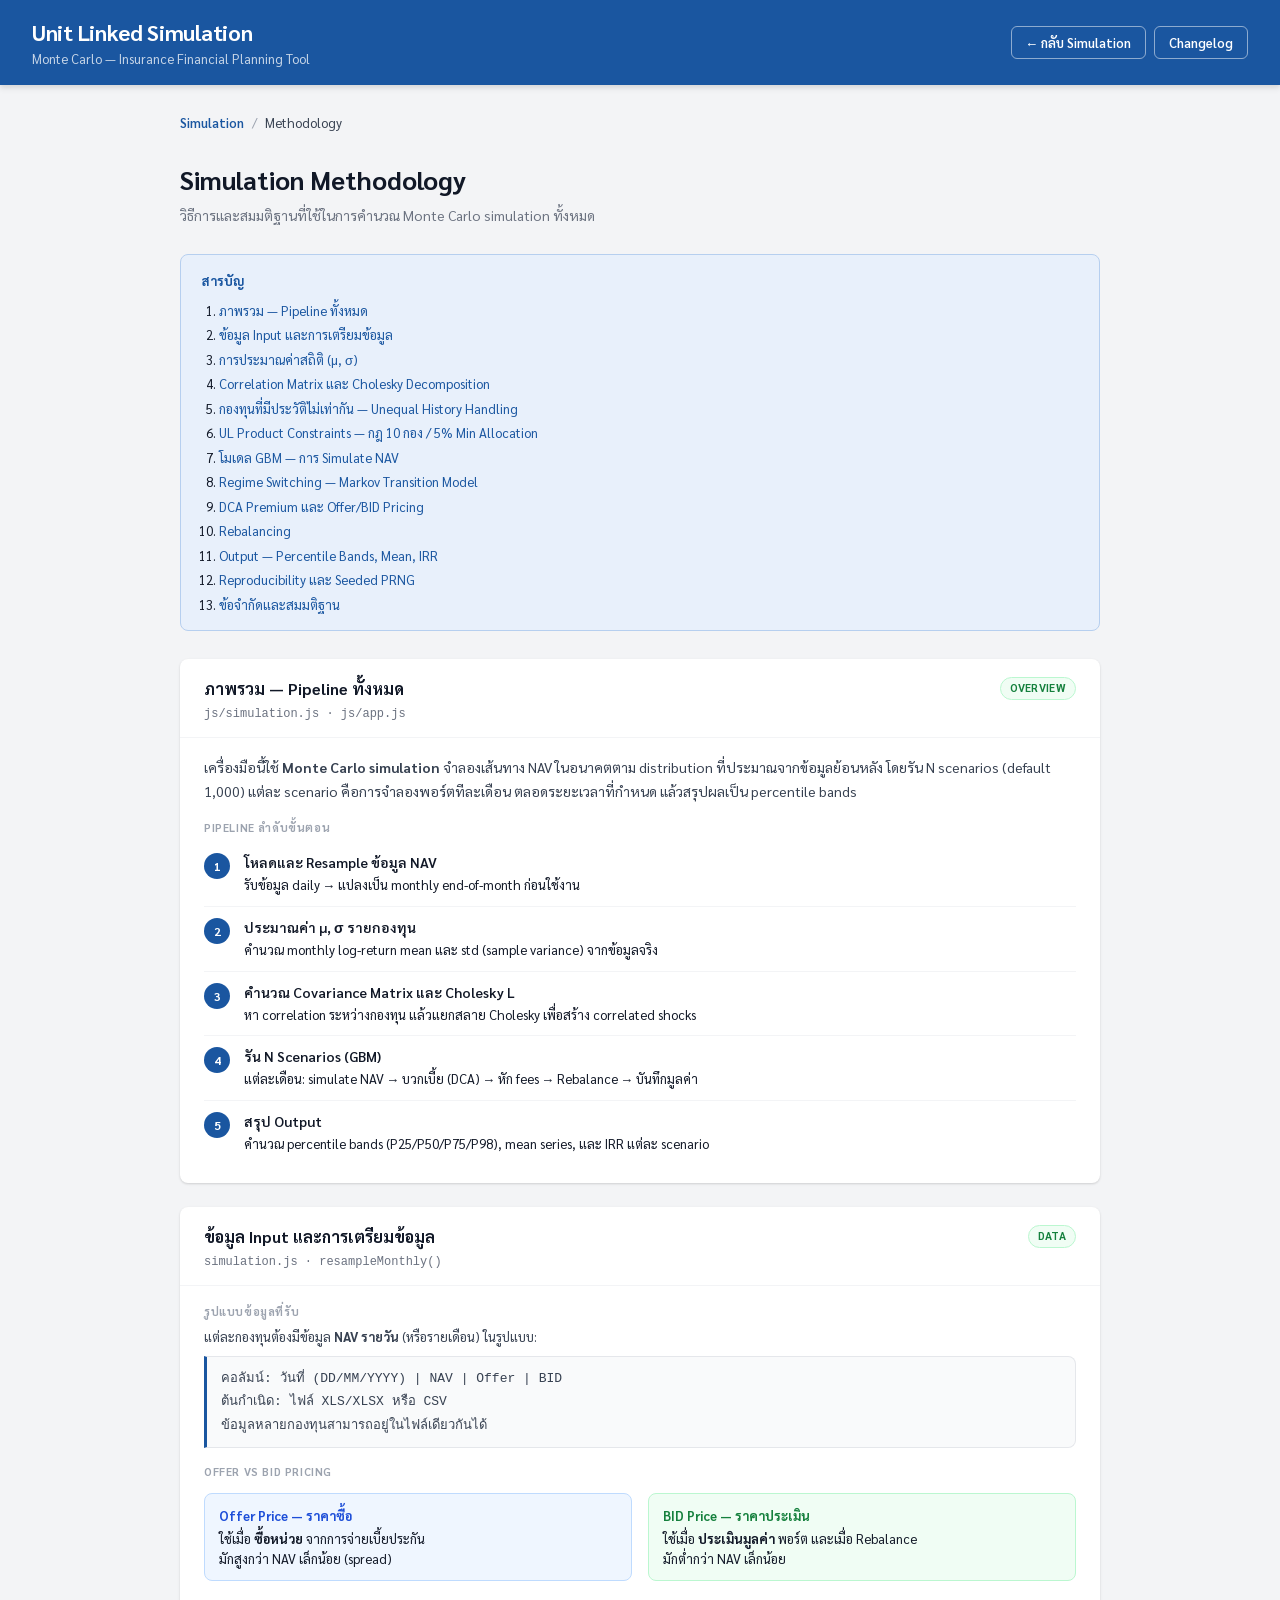
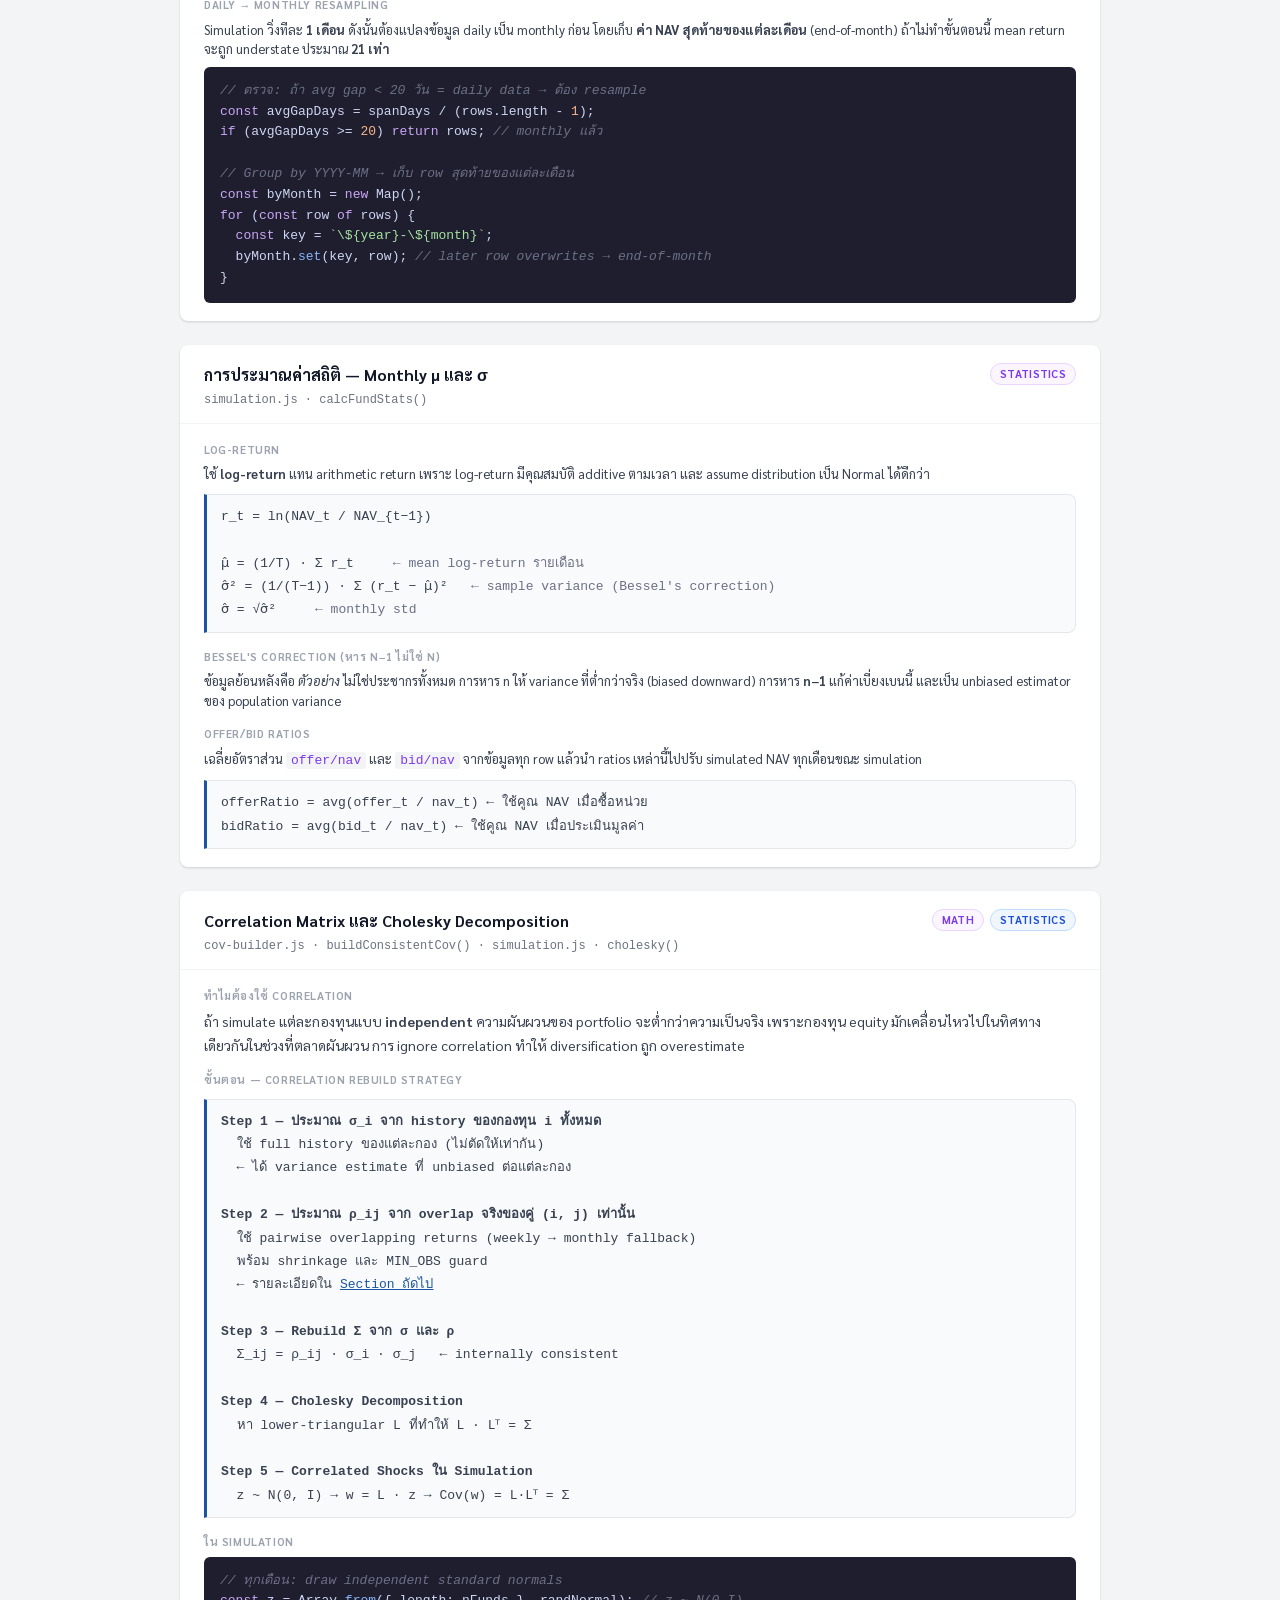
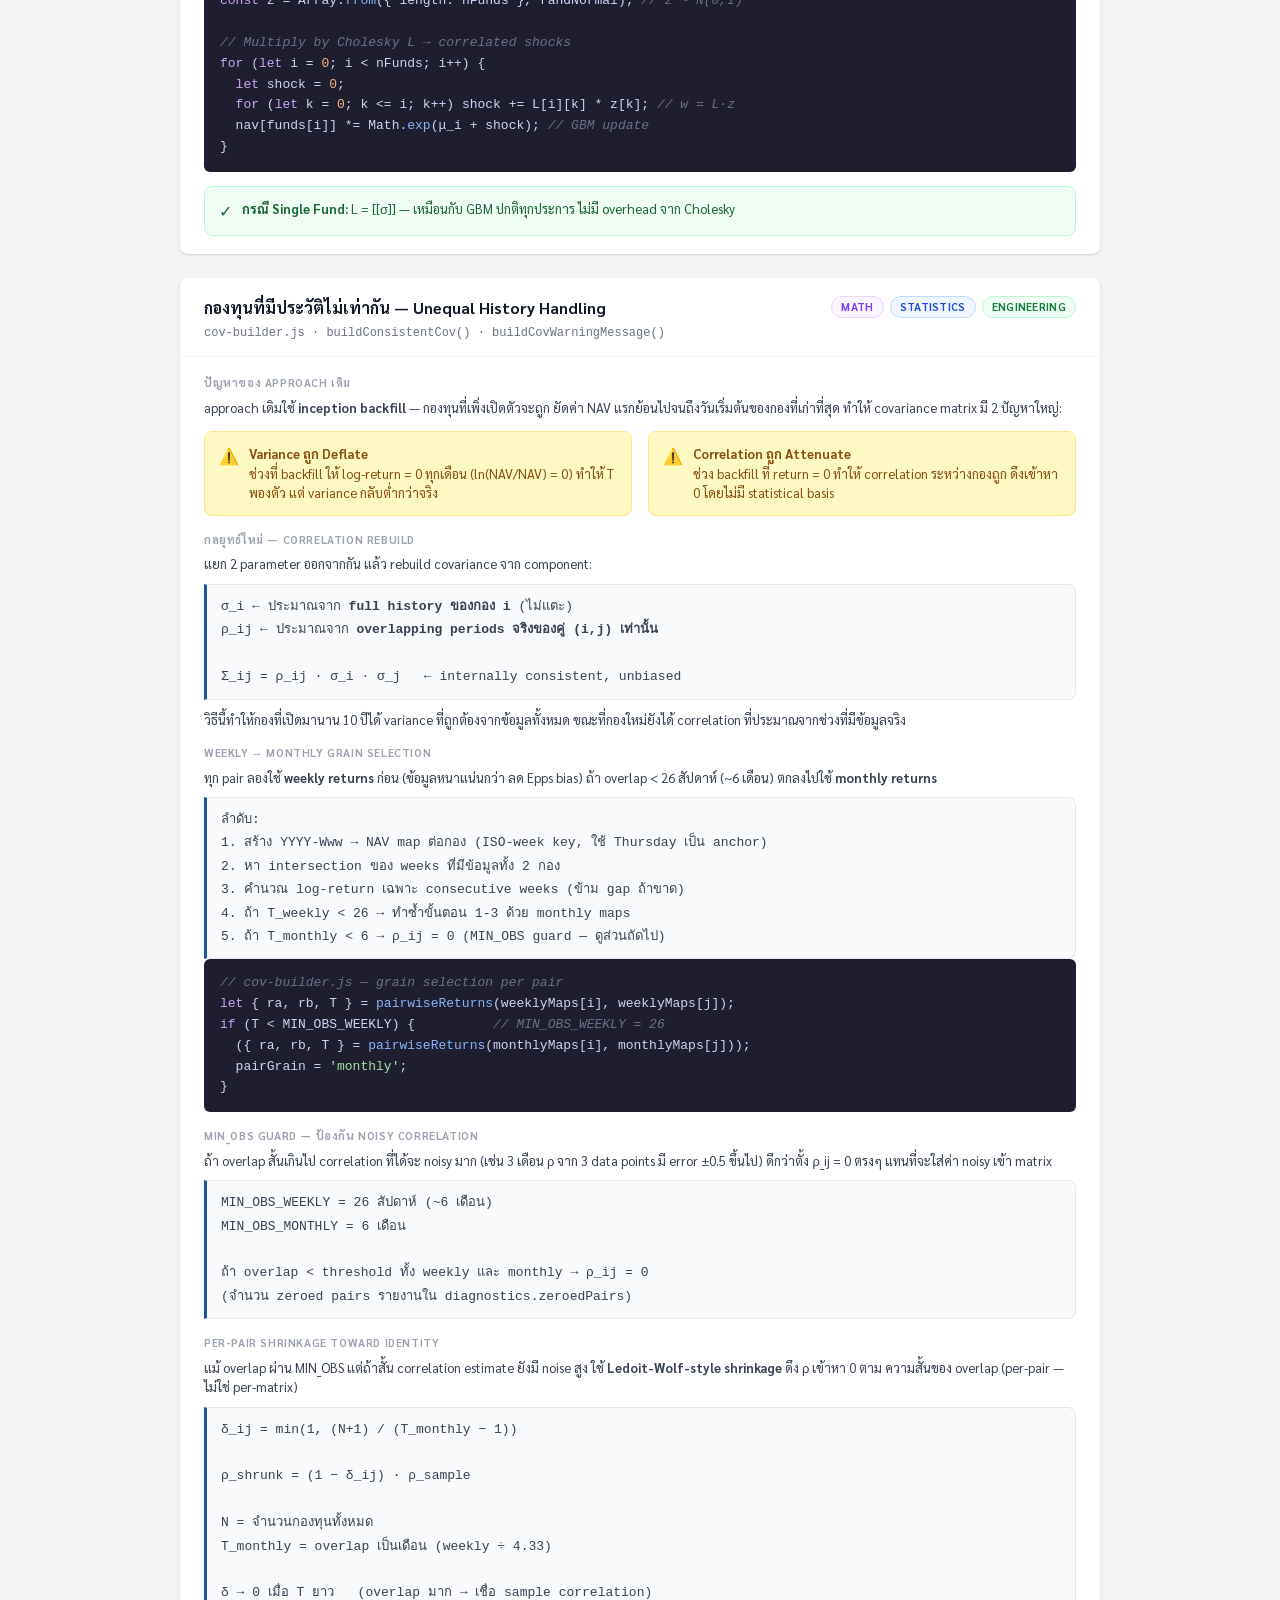
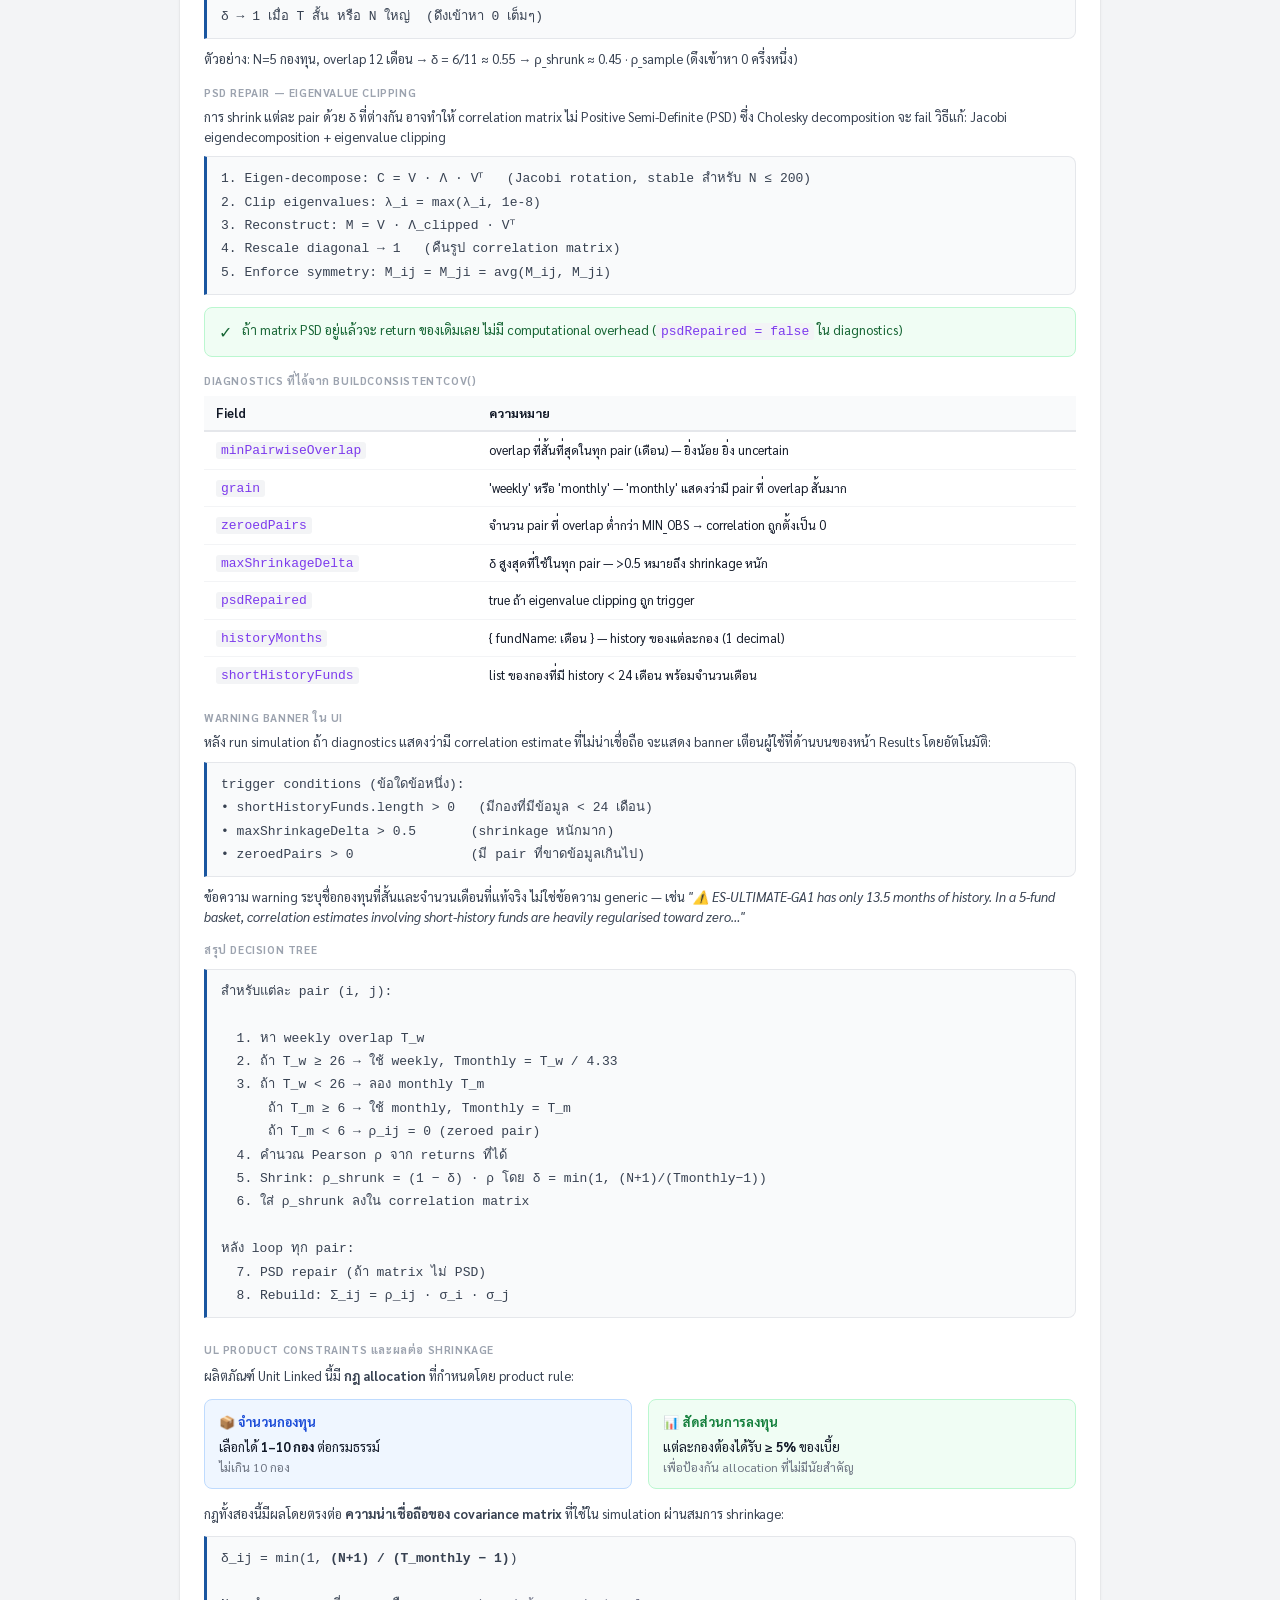
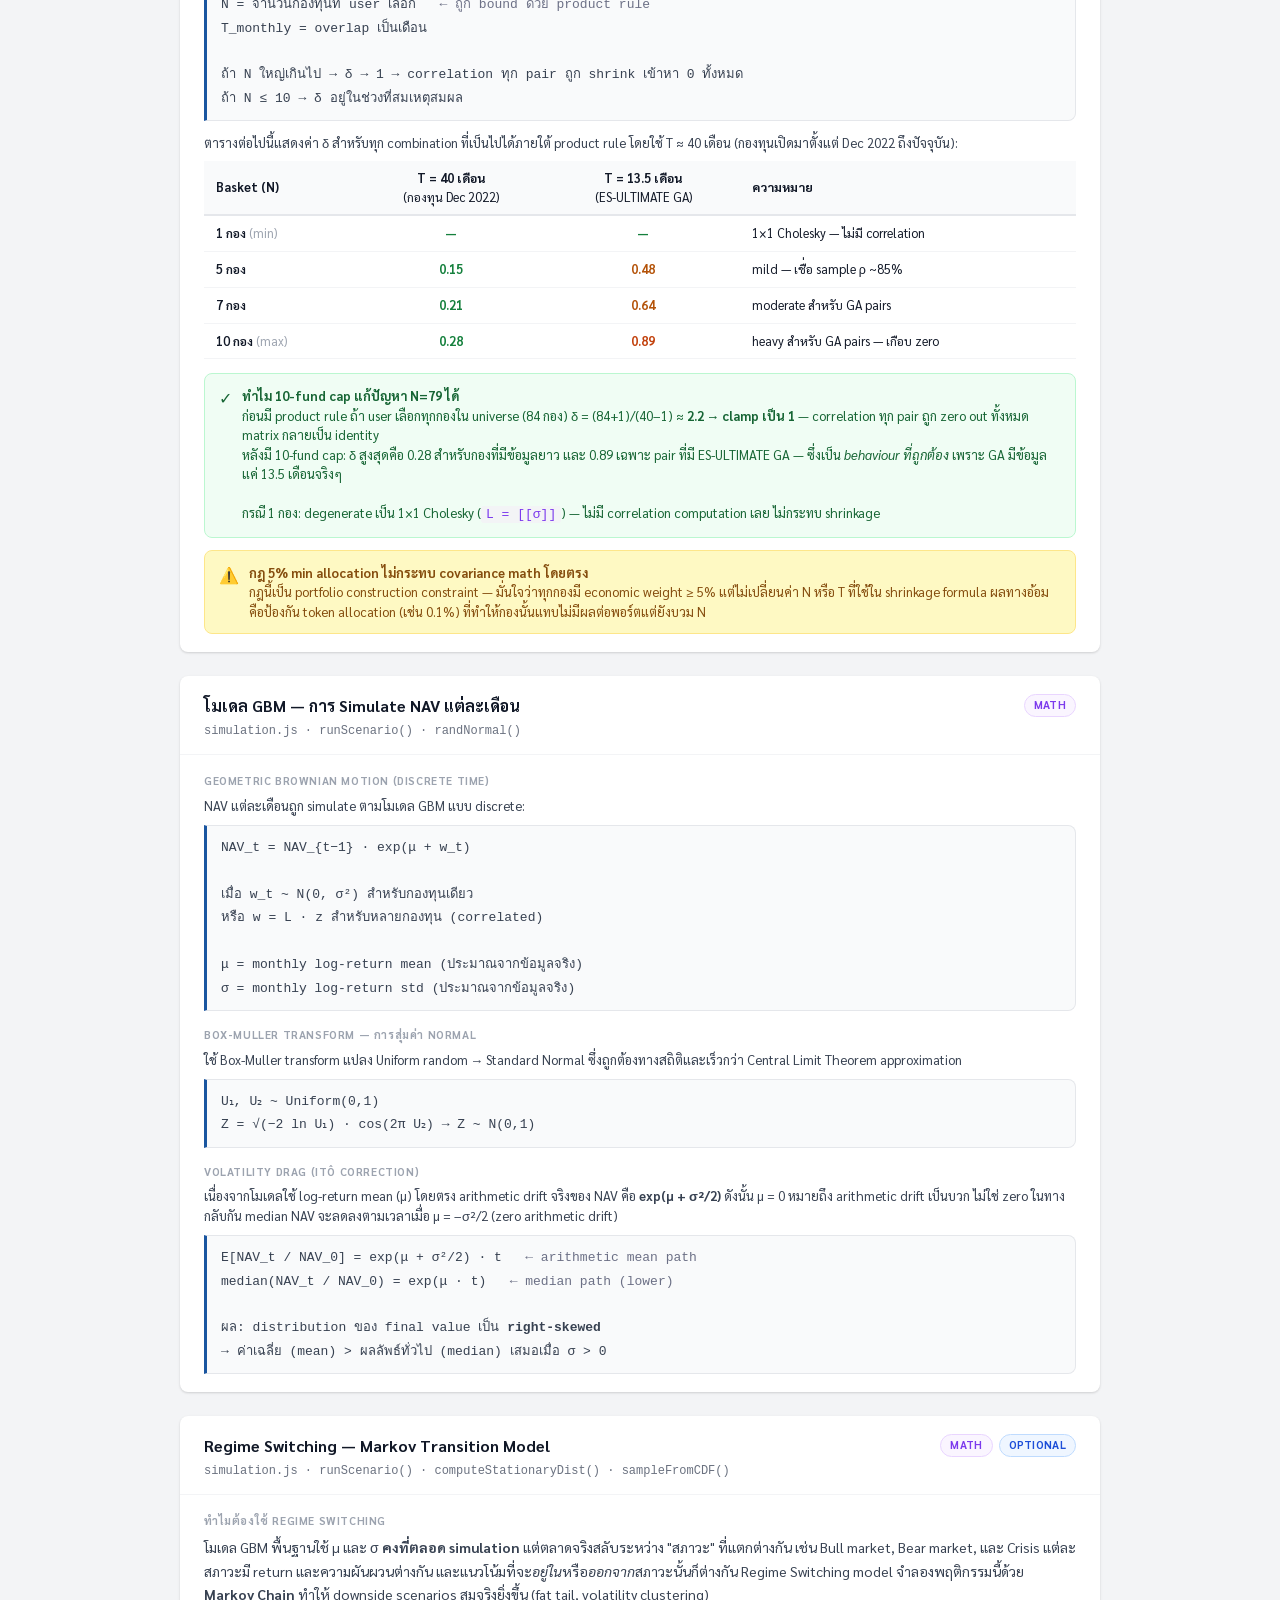
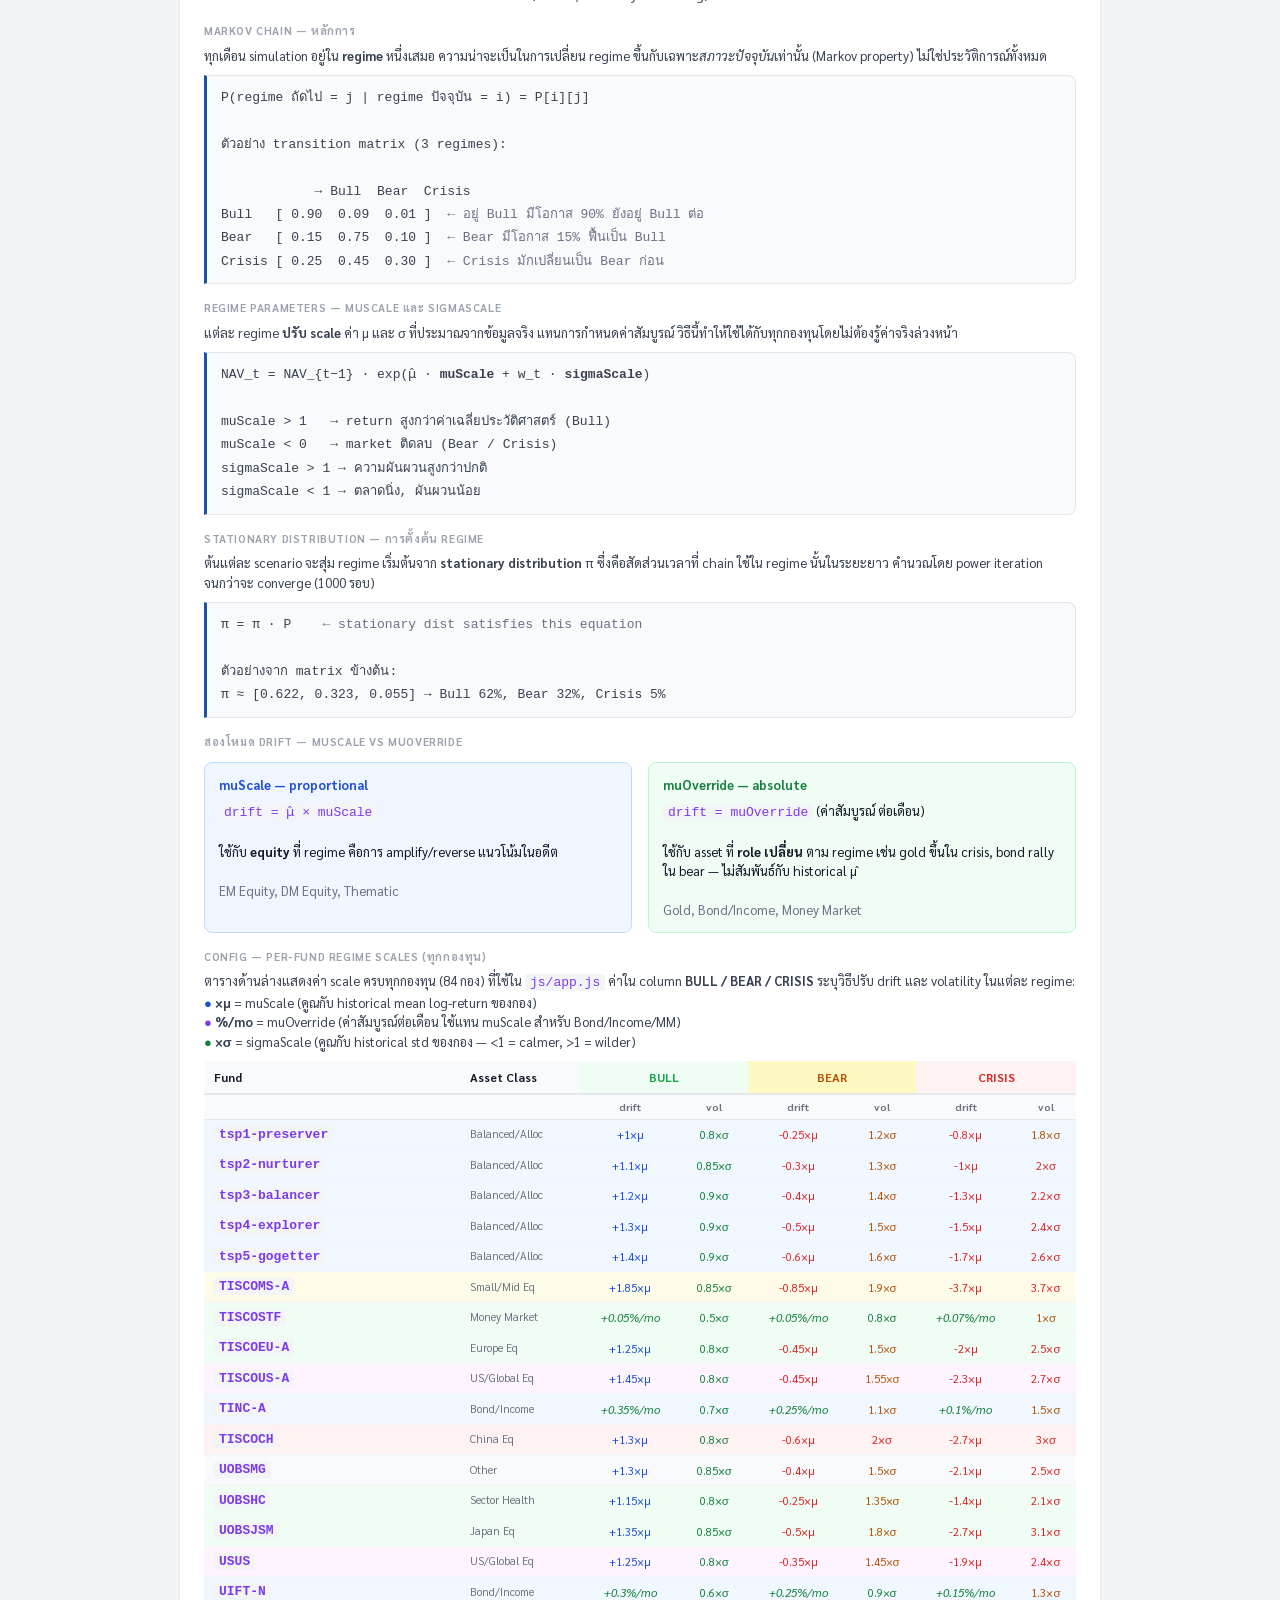
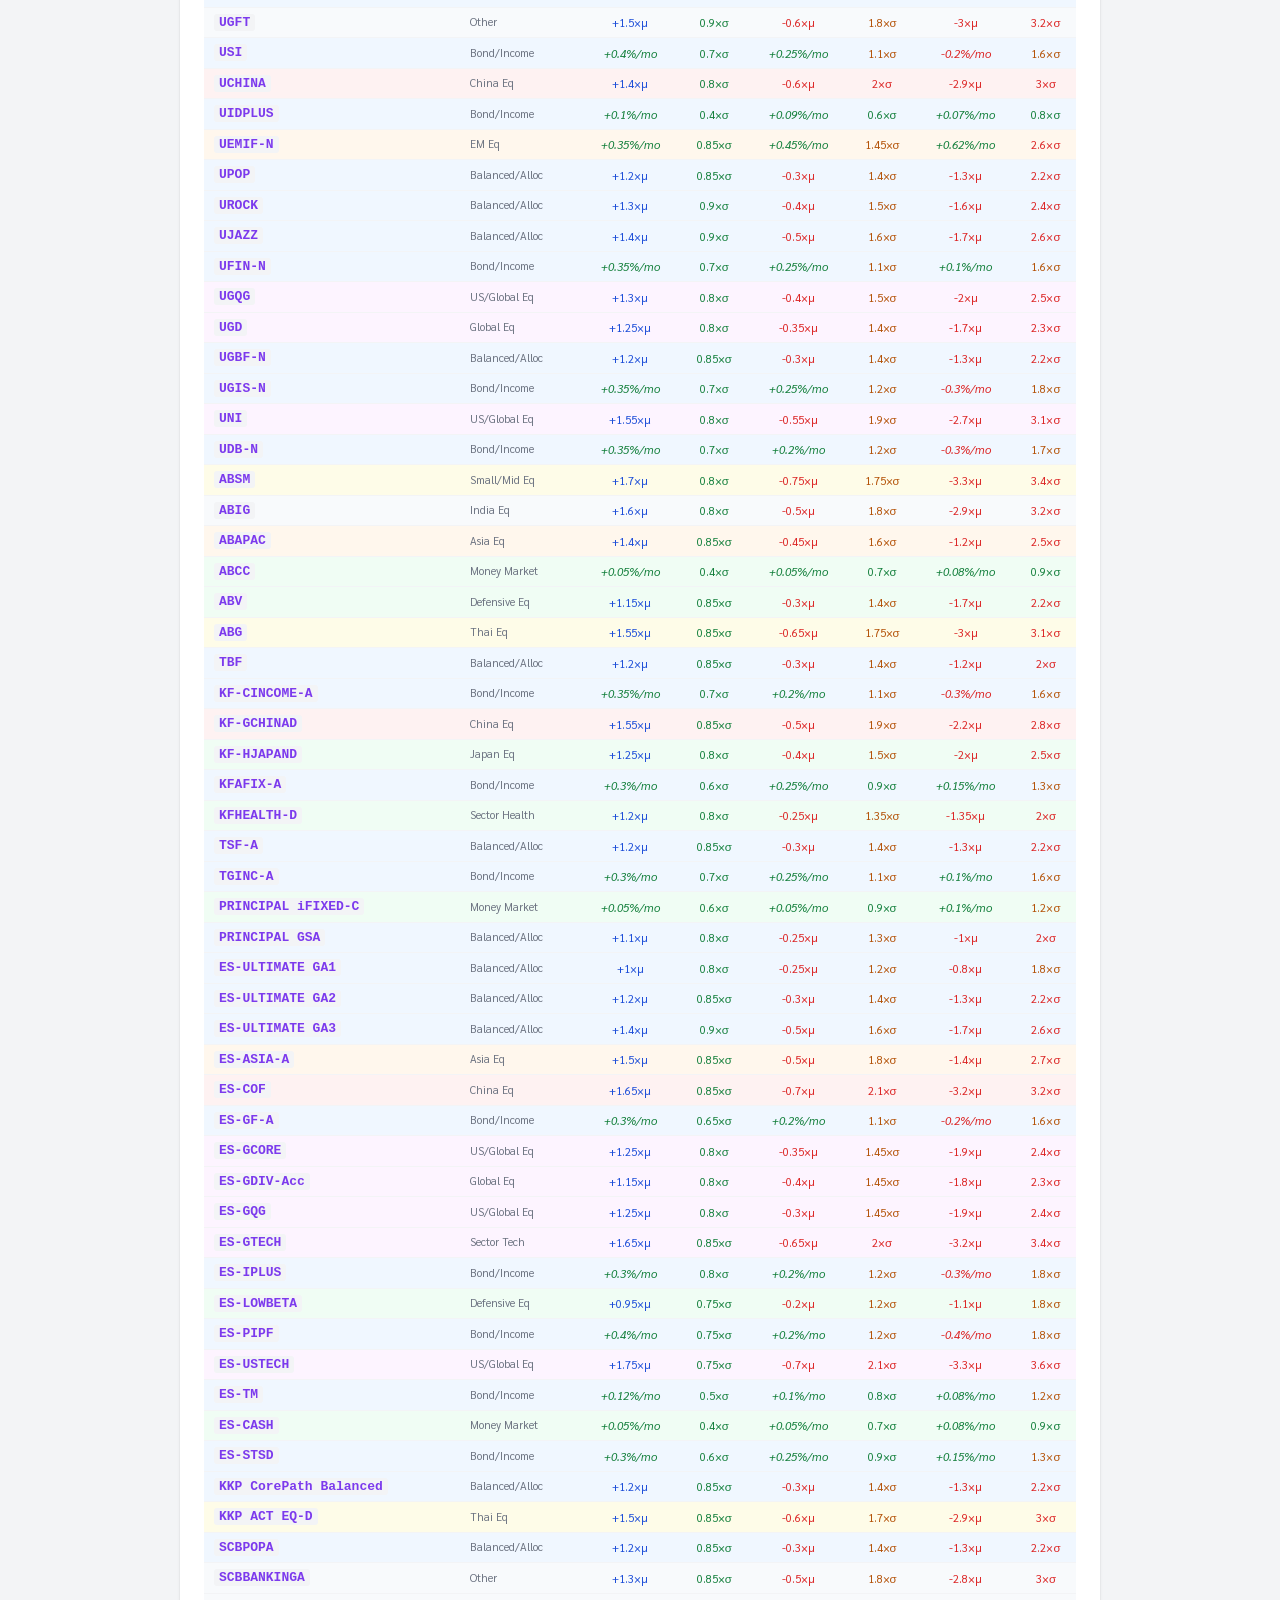
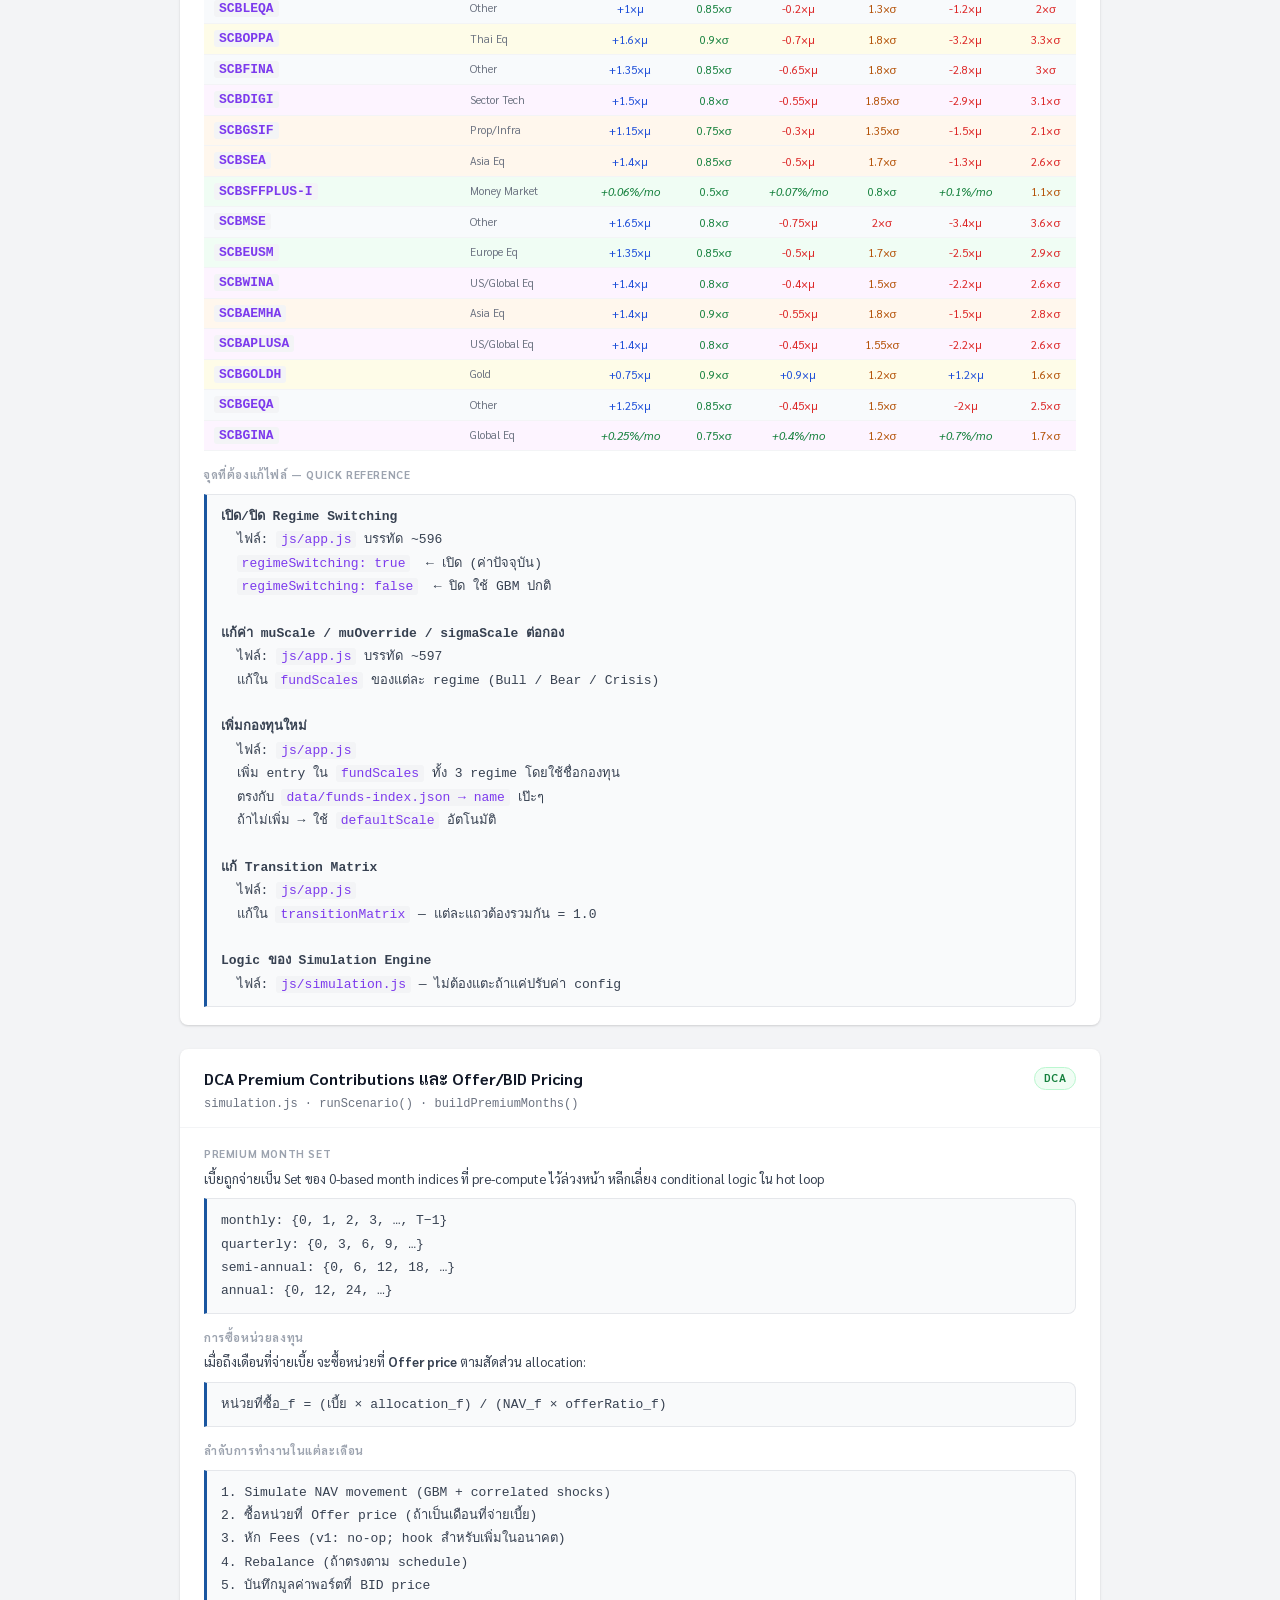
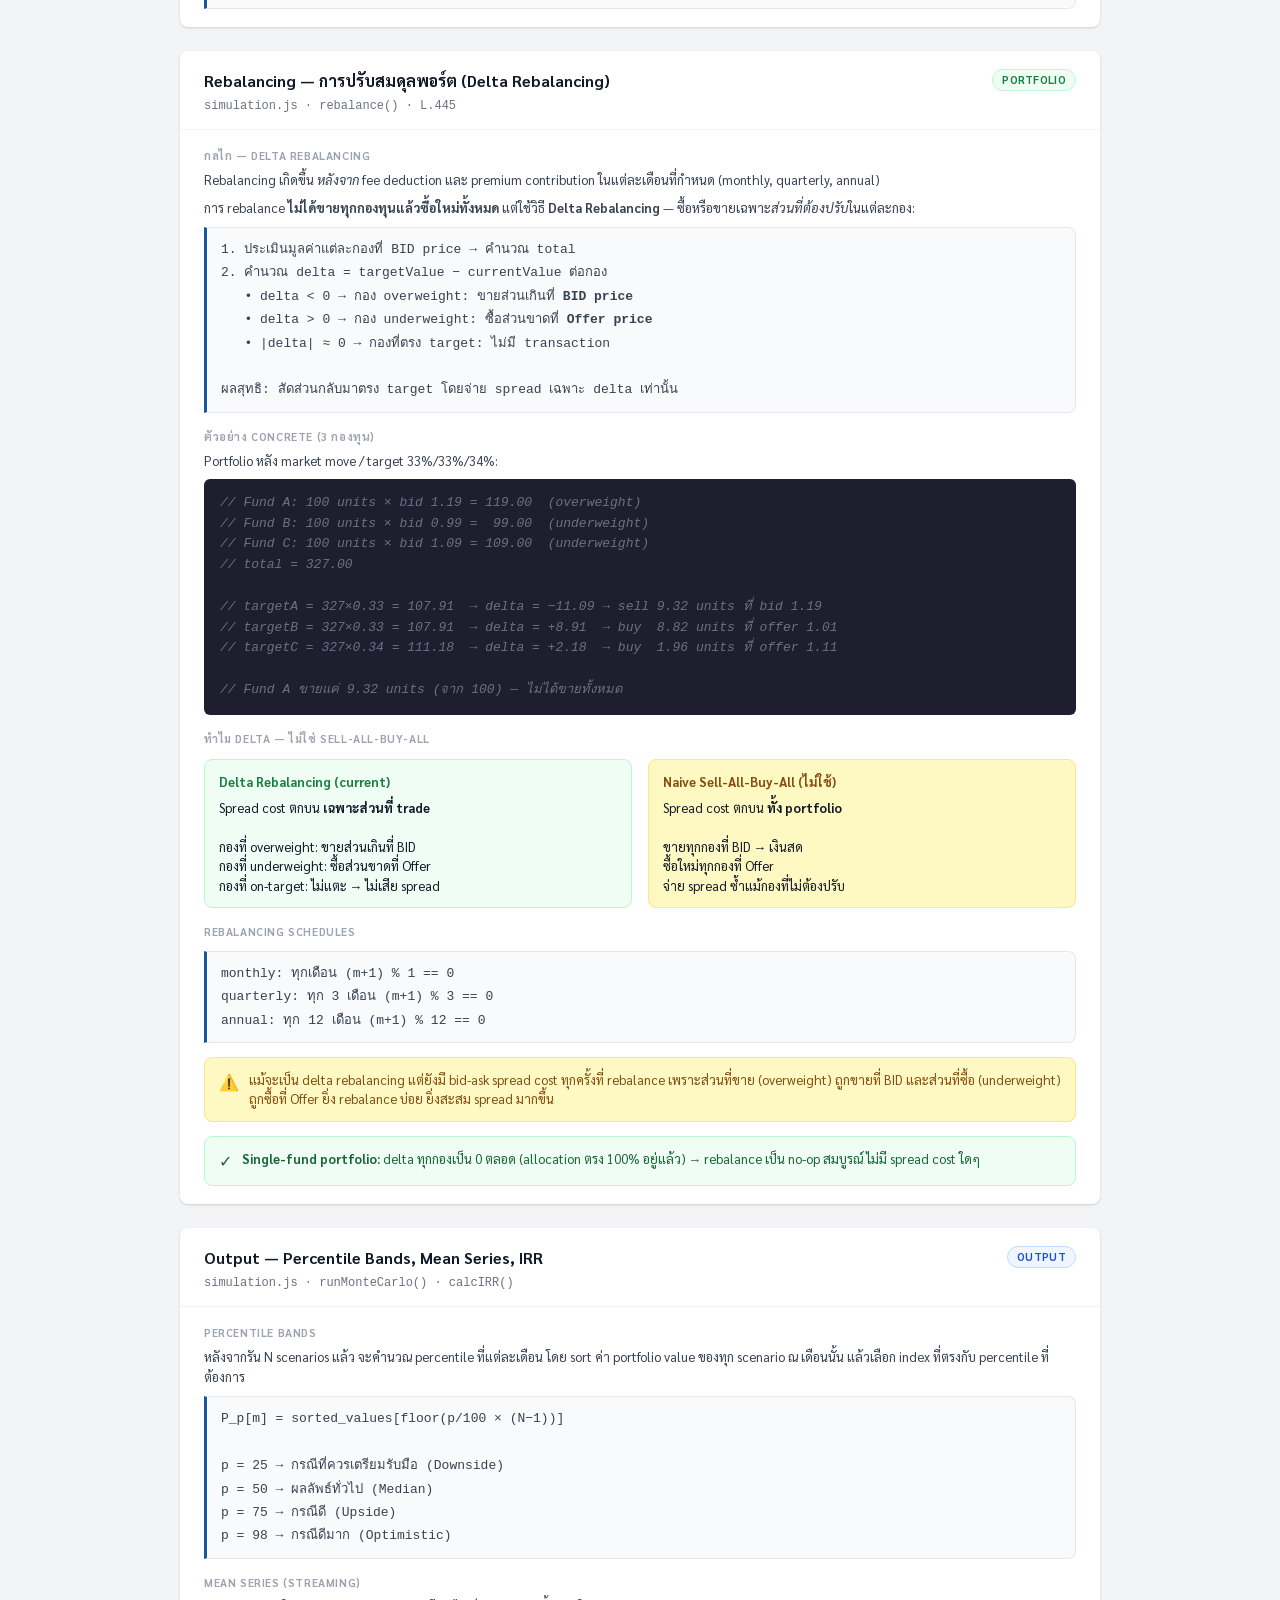
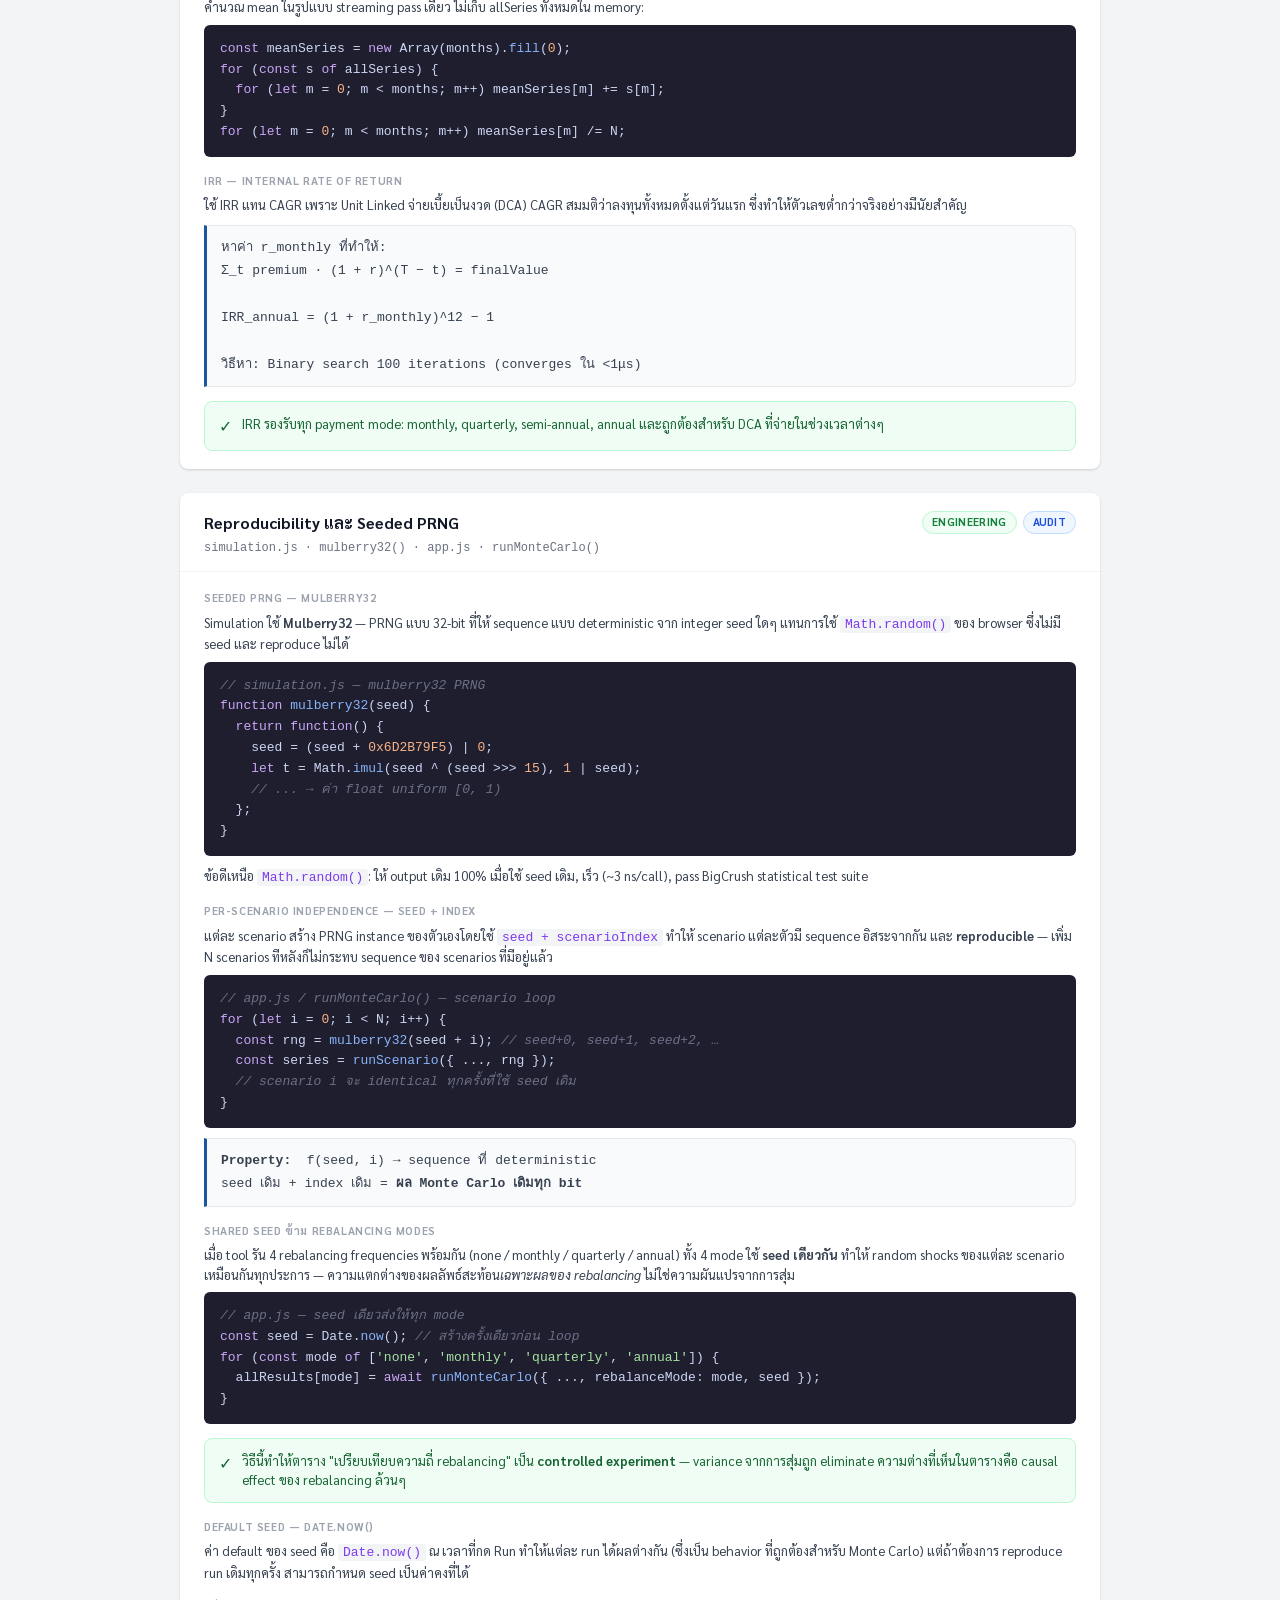
==== commit a12d0e41: "feat: fund scales import tool, full regime table in readme, longnames for SCB funds - tools/import-f" ====
--- a/readme.html
+++ b/readme.html
@@ -841,130 +841,867 @@
         </div>
       </div>
 
-      <div class="fix-section-label" style="margin-top:16px">Config — per-fund regime scales</div>
-      <p style="font-size:13px;color:var(--gray-700);margin-bottom:8px">
-        ลำดับ priority ในการ resolve scale ต่อกองทุน:
-        <strong>fundScales[name]</strong> → <strong>defaultScale</strong> → <strong>muScale/sigmaScale แบน (legacy)</strong> → <code>{1, 1}</code>
-      </p>
-      <pre><code><span class="kw">regimeSwitching</span>: <span class="kw">true</span>,
-
-<span class="kw">regimes</span>: [
-  {
-    name: <span class="str">'Bull'</span>,
-    defaultScale: { muScale: <span class="num">1.0</span>, sigmaScale: <span class="num">1.0</span> }, <span class="cmt">// fallback กองที่ไม่ระบุ</span>
-    fundScales: {
-      <span class="str">'ES-ASIA-A'</span>: { muScale: <span class="num">1.5</span>,              sigmaScale: <span class="num">0.7</span>  }, <span class="cmt">// EM equity</span>
-      <span class="str">'ES-GQG'</span>:    { muScale: <span class="num">1.3</span>,              sigmaScale: <span class="num">0.8</span>  }, <span class="cmt">// DM equity</span>
-      <span class="str">'ES-IPLUS'</span>:  { muOverride: <span class="num">0.001</span>,           sigmaScale: <span class="num">0.8</span>  }, <span class="cmt">// bond: +0.1%/เดือน</span>
-      <span class="str">'gold-fund'</span>: { muOverride: <span class="num">-0.002</span>,          sigmaScale: <span class="num">1.1</span>  }, <span class="cmt">// gold lags in bull</span>
-    },
-  },
-  {
-    name: <span class="str">'Bear'</span>,
-    defaultScale: { muScale: <span class="num">-0.5</span>, sigmaScale: <span class="num">1.5</span> },
-    fundScales: {
-      <span class="str">'ES-ASIA-A'</span>: { muScale: <span class="num">-0.5</span>,             sigmaScale: <span class="num">1.8</span>  },
-      <span class="str">'ES-GQG'</span>:    { muScale: <span class="num">-0.3</span>,             sigmaScale: <span class="num">1.5</span>  },
-      <span class="str">'ES-IPLUS'</span>:  { muOverride: <span class="num">0.004</span>,           sigmaScale: <span class="num">1.2</span>  }, <span class="cmt">// flight to quality</span>
-      <span class="str">'gold-fund'</span>: { muOverride: <span class="num">0.006</span>,           sigmaScale: <span class="num">1.4</span>  }, <span class="cmt">// safe haven</span>
-    },
-  },
-  {
-    name: <span class="str">'Crisis'</span>,
-    defaultScale: { muScale: <span class="num">-2.0</span>, sigmaScale: <span class="num">2.5</span> },
-    fundScales: {
-      <span class="str">'ES-ASIA-A'</span>: { muScale: <span class="num">-3.0</span>,             sigmaScale: <span class="num">3.0</span>  },
-      <span class="str">'ES-GQG'</span>:    { muScale: <span class="num">-2.0</span>,             sigmaScale: <span class="num">2.5</span>  },
-      <span class="str">'ES-IPLUS'</span>:  { muOverride: <span class="num">0.008</span>,           sigmaScale: <span class="num">1.8</span>  }, <span class="cmt">// bond crisis rally</span>
-      <span class="str">'gold-fund'</span>: { muOverride: <span class="num">0.015</span>,           sigmaScale: <span class="num">2.0</span>  }, <span class="cmt">// +1.5%/เดือน safe-haven</span>
-    },
-  },
-],
-
-<span class="kw">transitionMatrix</span>: [
-  <span class="cmt">//        Bull   Bear   Crisis</span>
-  <span class="cmt">/* Bull   */</span> [<span class="num">0.90</span>, <span class="num">0.09</span>, <span class="num">0.01</span>],
-  <span class="cmt">/* Bear   */</span> [<span class="num">0.15</span>, <span class="num">0.75</span>, <span class="num">0.10</span>],
-  <span class="cmt">/* Crisis */</span> [<span class="num">0.25</span>, <span class="num">0.45</span>, <span class="num">0.30</span>],
-],</code></pre>
-
-      <div class="fix-section-label" style="margin-top:16px">ค่าอ้างอิงสำหรับ Asset Class ต่างๆ</div>
+      <div class="fix-section-label" style="margin-top:16px">Config — per-fund regime scales (ทุกกองทุน)</div>
+      <p style="font-size:13px;color:var(--gray-700);margin-bottom:10px">
+        ตารางด้านล่างแสดงค่า scale ครบทุกกองทุน (84 กอง) ที่ใช้ใน <code>js/app.js</code>
+        ค่าใน column <strong>BULL / BEAR / CRISIS</strong> ระบุวิธีปรับ drift และ volatility ในแต่ละ regime:<br>
+        <span style="color:#1d4ed8">●</span> <strong>×μ</strong> = muScale (คูณกับ historical mean log-return ของกอง)<br>
+        <span style="color:#7c3aed">●</span> <strong>%/mo</strong> = muOverride (ค่าสัมบูรณ์ต่อเดือน ใช้แทน muScale สำหรับ Bond/Income/MM)<br>
+        <span style="color:#15803d">●</span> <strong>×σ</strong> = sigmaScale (คูณกับ historical std ของกอง — &lt;1 = calmer, &gt;1 = wilder)
+      </p>
       <div style="overflow-x:auto">
         <table style="width:100%;border-collapse:collapse;font-size:12px">
           <thead>
             <tr style="background:var(--gray-50);border-bottom:2px solid var(--gray-200)">
-              <th style="padding:8px 12px;text-align:left;color:var(--gray-600)">Asset Class</th>
-              <th style="padding:8px 12px;text-align:center;color:#1d4ed8">Bull muScale</th>
-              <th style="padding:8px 12px;text-align:center;color:#1d4ed8">Bear muScale</th>
-              <th style="padding:8px 12px;text-align:center;color:#1d4ed8">Crisis muScale</th>
-              <th style="padding:8px 12px;text-align:center;color:#7c3aed">Crisis sigmaScale</th>
-              <th style="padding:8px 12px;text-align:left;color:var(--gray-600)">หมายเหตุ</th>
+              <th style="padding:7px 10px;text-align:left;color:var(--gray-600);white-space:nowrap">Fund</th>
+              <th style="padding:7px 8px;text-align:left;color:var(--gray-600);white-space:nowrap">Asset Class</th>
+              <th style="padding:7px 8px;text-align:center;color:#16a34a;background:#f0fdf4" colspan="2">BULL</th>
+              <th style="padding:7px 8px;text-align:center;color:#b45309;background:#fef9c3" colspan="2">BEAR</th>
+              <th style="padding:7px 8px;text-align:center;color:#dc2626;background:#fef2f2" colspan="2">CRISIS</th>
+            </tr>
+            <tr style="background:var(--gray-50);border-bottom:1px solid var(--gray-200);font-size:10.5px">
+              <th></th><th></th>
+              <th style="padding:4px 8px;text-align:center;color:var(--gray-500)">drift</th>
+              <th style="padding:4px 8px;text-align:center;color:var(--gray-500)">vol</th>
+              <th style="padding:4px 8px;text-align:center;color:var(--gray-500)">drift</th>
+              <th style="padding:4px 8px;text-align:center;color:var(--gray-500)">vol</th>
+              <th style="padding:4px 8px;text-align:center;color:var(--gray-500)">drift</th>
+              <th style="padding:4px 8px;text-align:center;color:var(--gray-500)">vol</th>
             </tr>
           </thead>
           <tbody>
-            <tr style="border-bottom:1px solid var(--gray-100)">
-              <td style="padding:8px 12px;font-weight:600">EM Equity</td>
-              <td style="padding:8px 12px;text-align:center">1.5</td>
-              <td style="padding:8px 12px;text-align:center">−0.5</td>
-              <td style="padding:8px 12px;text-align:center">−3.0</td>
-              <td style="padding:8px 12px;text-align:center">3.0</td>
-              <td style="padding:8px 12px;color:var(--gray-500)">muScale, volatile</td>
-            </tr>
-            <tr style="border-bottom:1px solid var(--gray-100)">
-              <td style="padding:8px 12px;font-weight:600">DM / Global Equity</td>
-              <td style="padding:8px 12px;text-align:center">1.3</td>
-              <td style="padding:8px 12px;text-align:center">−0.3</td>
-              <td style="padding:8px 12px;text-align:center">−2.0</td>
-              <td style="padding:8px 12px;text-align:center">2.5</td>
-              <td style="padding:8px 12px;color:var(--gray-500)">muScale, ลด extreme</td>
-            </tr>
-            <tr style="border-bottom:1px solid var(--gray-100)">
-              <td style="padding:8px 12px;font-weight:600">Thematic Equity</td>
-              <td style="padding:8px 12px;text-align:center">2.0</td>
-              <td style="padding:8px 12px;text-align:center">−1.0</td>
-              <td style="padding:8px 12px;text-align:center">−4.0</td>
-              <td style="padding:8px 12px;text-align:center">3.5</td>
-              <td style="padding:8px 12px;color:var(--gray-500)">muScale, amplify EM</td>
-            </tr>
-            <tr style="border-bottom:1px solid var(--gray-100)">
-              <td style="padding:8px 12px;font-weight:600">Gold</td>
-              <td style="padding:8px 12px;text-align:center" colspan="3" style="color:#7c3aed">muOverride ต่อ regime</td>
-              <td style="padding:8px 12px;text-align:center">2.0</td>
-              <td style="padding:8px 12px;color:var(--gray-500)">Bull: −0.002, Bear: +0.006, Crisis: +0.015</td>
-            </tr>
-            <tr style="border-bottom:1px solid var(--gray-100)">
-              <td style="padding:8px 12px;font-weight:600">Bond / Income</td>
-              <td style="padding:8px 12px;text-align:center" colspan="3" style="color:#7c3aed">muOverride ต่อ regime</td>
-              <td style="padding:8px 12px;text-align:center">1.8</td>
-              <td style="padding:8px 12px;color:var(--gray-500)">Bull: +0.001, Bear: +0.004, Crisis: +0.008</td>
-            </tr>
-            <tr>
-              <td style="padding:8px 12px;font-weight:600">Money Market</td>
-              <td style="padding:8px 12px;text-align:center" colspan="3" style="color:#7c3aed">muOverride ต่อ regime</td>
-              <td style="padding:8px 12px;text-align:center">1.2</td>
-              <td style="padding:8px 12px;color:var(--gray-500)">Bull: +0.002, Bear: +0.002, Crisis: +0.001</td>
+            <tr style="border-bottom:1px solid var(--gray-100);background:#f0f7ff">
+              <td style="padding:5px 10px;font-size:11.5px;font-weight:600;white-space:nowrap"><code>tsp1-preserver</code></td>
+              <td style="padding:5px 8px;font-size:11px;color:var(--gray-500);white-space:nowrap">Balanced/Alloc</td>
+              <td style="padding:5px 8px;text-align:center;font-size:11.5px"><span style="color:#1d4ed8">+1×μ</span></td>
+              <td style="padding:5px 8px;text-align:center;font-size:11.5px"><span style="color:#15803d">0.8×σ</span></td>
+              <td style="padding:5px 8px;text-align:center;font-size:11.5px"><span style="color:#dc2626">-0.25×μ</span></td>
+              <td style="padding:5px 8px;text-align:center;font-size:11.5px"><span style="color:#b45309">1.2×σ</span></td>
+              <td style="padding:5px 8px;text-align:center;font-size:11.5px"><span style="color:#dc2626">-0.8×μ</span></td>
+              <td style="padding:5px 8px;text-align:center;font-size:11.5px"><span style="color:#b45309">1.8×σ</span></td>
+            </tr>
+            <tr style="border-bottom:1px solid var(--gray-100);background:#f0f7ff">
+              <td style="padding:5px 10px;font-size:11.5px;font-weight:600;white-space:nowrap"><code>tsp2-nurturer</code></td>
+              <td style="padding:5px 8px;font-size:11px;color:var(--gray-500);white-space:nowrap">Balanced/Alloc</td>
+              <td style="padding:5px 8px;text-align:center;font-size:11.5px"><span style="color:#1d4ed8">+1.1×μ</span></td>
+              <td style="padding:5px 8px;text-align:center;font-size:11.5px"><span style="color:#15803d">0.85×σ</span></td>
+              <td style="padding:5px 8px;text-align:center;font-size:11.5px"><span style="color:#dc2626">-0.3×μ</span></td>
+              <td style="padding:5px 8px;text-align:center;font-size:11.5px"><span style="color:#b45309">1.3×σ</span></td>
+              <td style="padding:5px 8px;text-align:center;font-size:11.5px"><span style="color:#dc2626">-1×μ</span></td>
+              <td style="padding:5px 8px;text-align:center;font-size:11.5px"><span style="color:#dc2626">2×σ</span></td>
+            </tr>
+            <tr style="border-bottom:1px solid var(--gray-100);background:#f0f7ff">
+              <td style="padding:5px 10px;font-size:11.5px;font-weight:600;white-space:nowrap"><code>tsp3-balancer</code></td>
+              <td style="padding:5px 8px;font-size:11px;color:var(--gray-500);white-space:nowrap">Balanced/Alloc</td>
+              <td style="padding:5px 8px;text-align:center;font-size:11.5px"><span style="color:#1d4ed8">+1.2×μ</span></td>
+              <td style="padding:5px 8px;text-align:center;font-size:11.5px"><span style="color:#15803d">0.9×σ</span></td>
+              <td style="padding:5px 8px;text-align:center;font-size:11.5px"><span style="color:#dc2626">-0.4×μ</span></td>
+              <td style="padding:5px 8px;text-align:center;font-size:11.5px"><span style="color:#b45309">1.4×σ</span></td>
+              <td style="padding:5px 8px;text-align:center;font-size:11.5px"><span style="color:#dc2626">-1.3×μ</span></td>
+              <td style="padding:5px 8px;text-align:center;font-size:11.5px"><span style="color:#dc2626">2.2×σ</span></td>
+            </tr>
+            <tr style="border-bottom:1px solid var(--gray-100);background:#f0f7ff">
+              <td style="padding:5px 10px;font-size:11.5px;font-weight:600;white-space:nowrap"><code>tsp4-explorer</code></td>
+              <td style="padding:5px 8px;font-size:11px;color:var(--gray-500);white-space:nowrap">Balanced/Alloc</td>
+              <td style="padding:5px 8px;text-align:center;font-size:11.5px"><span style="color:#1d4ed8">+1.3×μ</span></td>
+              <td style="padding:5px 8px;text-align:center;font-size:11.5px"><span style="color:#15803d">0.9×σ</span></td>
+              <td style="padding:5px 8px;text-align:center;font-size:11.5px"><span style="color:#dc2626">-0.5×μ</span></td>
+              <td style="padding:5px 8px;text-align:center;font-size:11.5px"><span style="color:#b45309">1.5×σ</span></td>
+              <td style="padding:5px 8px;text-align:center;font-size:11.5px"><span style="color:#dc2626">-1.5×μ</span></td>
+              <td style="padding:5px 8px;text-align:center;font-size:11.5px"><span style="color:#dc2626">2.4×σ</span></td>
+            </tr>
+            <tr style="border-bottom:1px solid var(--gray-100);background:#f0f7ff">
+              <td style="padding:5px 10px;font-size:11.5px;font-weight:600;white-space:nowrap"><code>tsp5-gogetter</code></td>
+              <td style="padding:5px 8px;font-size:11px;color:var(--gray-500);white-space:nowrap">Balanced/Alloc</td>
+              <td style="padding:5px 8px;text-align:center;font-size:11.5px"><span style="color:#1d4ed8">+1.4×μ</span></td>
+              <td style="padding:5px 8px;text-align:center;font-size:11.5px"><span style="color:#15803d">0.9×σ</span></td>
+              <td style="padding:5px 8px;text-align:center;font-size:11.5px"><span style="color:#dc2626">-0.6×μ</span></td>
+              <td style="padding:5px 8px;text-align:center;font-size:11.5px"><span style="color:#b45309">1.6×σ</span></td>
+              <td style="padding:5px 8px;text-align:center;font-size:11.5px"><span style="color:#dc2626">-1.7×μ</span></td>
+              <td style="padding:5px 8px;text-align:center;font-size:11.5px"><span style="color:#dc2626">2.6×σ</span></td>
+            </tr>
+            <tr style="border-bottom:1px solid var(--gray-100);background:#fefce8">
+              <td style="padding:5px 10px;font-size:11.5px;font-weight:600;white-space:nowrap"><code>TISCOMS-A</code></td>
+              <td style="padding:5px 8px;font-size:11px;color:var(--gray-500);white-space:nowrap">Small/Mid Eq</td>
+              <td style="padding:5px 8px;text-align:center;font-size:11.5px"><span style="color:#1d4ed8">+1.85×μ</span></td>
+              <td style="padding:5px 8px;text-align:center;font-size:11.5px"><span style="color:#15803d">0.85×σ</span></td>
+              <td style="padding:5px 8px;text-align:center;font-size:11.5px"><span style="color:#dc2626">-0.85×μ</span></td>
+              <td style="padding:5px 8px;text-align:center;font-size:11.5px"><span style="color:#b45309">1.9×σ</span></td>
+              <td style="padding:5px 8px;text-align:center;font-size:11.5px"><span style="color:#dc2626">-3.7×μ</span></td>
+              <td style="padding:5px 8px;text-align:center;font-size:11.5px"><span style="color:#dc2626">3.7×σ</span></td>
+            </tr>
+            <tr style="border-bottom:1px solid var(--gray-100);background:#f0fdf4">
+              <td style="padding:5px 10px;font-size:11.5px;font-weight:600;white-space:nowrap"><code>TISCOSTF</code></td>
+              <td style="padding:5px 8px;font-size:11px;color:var(--gray-500);white-space:nowrap">Money Market</td>
+              <td style="padding:5px 8px;text-align:center;font-size:11.5px"><span style="color:#15803d;font-style:italic">+0.05%/mo</span></td>
+              <td style="padding:5px 8px;text-align:center;font-size:11.5px"><span style="color:#15803d">0.5×σ</span></td>
+              <td style="padding:5px 8px;text-align:center;font-size:11.5px"><span style="color:#15803d;font-style:italic">+0.05%/mo</span></td>
+              <td style="padding:5px 8px;text-align:center;font-size:11.5px"><span style="color:#15803d">0.8×σ</span></td>
+              <td style="padding:5px 8px;text-align:center;font-size:11.5px"><span style="color:#15803d;font-style:italic">+0.07%/mo</span></td>
+              <td style="padding:5px 8px;text-align:center;font-size:11.5px"><span style="color:#b45309">1×σ</span></td>
+            </tr>
+            <tr style="border-bottom:1px solid var(--gray-100);background:#f0fdf4">
+              <td style="padding:5px 10px;font-size:11.5px;font-weight:600;white-space:nowrap"><code>TISCOEU-A</code></td>
+              <td style="padding:5px 8px;font-size:11px;color:var(--gray-500);white-space:nowrap">Europe Eq</td>
+              <td style="padding:5px 8px;text-align:center;font-size:11.5px"><span style="color:#1d4ed8">+1.25×μ</span></td>
+              <td style="padding:5px 8px;text-align:center;font-size:11.5px"><span style="color:#15803d">0.8×σ</span></td>
+              <td style="padding:5px 8px;text-align:center;font-size:11.5px"><span style="color:#dc2626">-0.45×μ</span></td>
+              <td style="padding:5px 8px;text-align:center;font-size:11.5px"><span style="color:#b45309">1.5×σ</span></td>
+              <td style="padding:5px 8px;text-align:center;font-size:11.5px"><span style="color:#dc2626">-2×μ</span></td>
+              <td style="padding:5px 8px;text-align:center;font-size:11.5px"><span style="color:#dc2626">2.5×σ</span></td>
+            </tr>
+            <tr style="border-bottom:1px solid var(--gray-100);background:#fdf4ff">
+              <td style="padding:5px 10px;font-size:11.5px;font-weight:600;white-space:nowrap"><code>TISCOUS-A</code></td>
+              <td style="padding:5px 8px;font-size:11px;color:var(--gray-500);white-space:nowrap">US/Global Eq</td>
+              <td style="padding:5px 8px;text-align:center;font-size:11.5px"><span style="color:#1d4ed8">+1.45×μ</span></td>
+              <td style="padding:5px 8px;text-align:center;font-size:11.5px"><span style="color:#15803d">0.8×σ</span></td>
+              <td style="padding:5px 8px;text-align:center;font-size:11.5px"><span style="color:#dc2626">-0.45×μ</span></td>
+              <td style="padding:5px 8px;text-align:center;font-size:11.5px"><span style="color:#b45309">1.55×σ</span></td>
+              <td style="padding:5px 8px;text-align:center;font-size:11.5px"><span style="color:#dc2626">-2.3×μ</span></td>
+              <td style="padding:5px 8px;text-align:center;font-size:11.5px"><span style="color:#dc2626">2.7×σ</span></td>
+            </tr>
+            <tr style="border-bottom:1px solid var(--gray-100);background:#f0f7ff">
+              <td style="padding:5px 10px;font-size:11.5px;font-weight:600;white-space:nowrap"><code>TINC-A</code></td>
+              <td style="padding:5px 8px;font-size:11px;color:var(--gray-500);white-space:nowrap">Bond/Income</td>
+              <td style="padding:5px 8px;text-align:center;font-size:11.5px"><span style="color:#15803d;font-style:italic">+0.35%/mo</span></td>
+              <td style="padding:5px 8px;text-align:center;font-size:11.5px"><span style="color:#15803d">0.7×σ</span></td>
+              <td style="padding:5px 8px;text-align:center;font-size:11.5px"><span style="color:#15803d;font-style:italic">+0.25%/mo</span></td>
+              <td style="padding:5px 8px;text-align:center;font-size:11.5px"><span style="color:#b45309">1.1×σ</span></td>
+              <td style="padding:5px 8px;text-align:center;font-size:11.5px"><span style="color:#15803d;font-style:italic">+0.1%/mo</span></td>
+              <td style="padding:5px 8px;text-align:center;font-size:11.5px"><span style="color:#b45309">1.5×σ</span></td>
+            </tr>
+            <tr style="border-bottom:1px solid var(--gray-100);background:#fef2f2">
+              <td style="padding:5px 10px;font-size:11.5px;font-weight:600;white-space:nowrap"><code>TISCOCH</code></td>
+              <td style="padding:5px 8px;font-size:11px;color:var(--gray-500);white-space:nowrap">China Eq</td>
+              <td style="padding:5px 8px;text-align:center;font-size:11.5px"><span style="color:#1d4ed8">+1.3×μ</span></td>
+              <td style="padding:5px 8px;text-align:center;font-size:11.5px"><span style="color:#15803d">0.8×σ</span></td>
+              <td style="padding:5px 8px;text-align:center;font-size:11.5px"><span style="color:#dc2626">-0.6×μ</span></td>
+              <td style="padding:5px 8px;text-align:center;font-size:11.5px"><span style="color:#dc2626">2×σ</span></td>
+              <td style="padding:5px 8px;text-align:center;font-size:11.5px"><span style="color:#dc2626">-2.7×μ</span></td>
+              <td style="padding:5px 8px;text-align:center;font-size:11.5px"><span style="color:#dc2626">3×σ</span></td>
+            </tr>
+            <tr style="border-bottom:1px solid var(--gray-100);background:#f8fafc">
+              <td style="padding:5px 10px;font-size:11.5px;font-weight:600;white-space:nowrap"><code>UOBSMG</code></td>
+              <td style="padding:5px 8px;font-size:11px;color:var(--gray-500);white-space:nowrap">Other</td>
+              <td style="padding:5px 8px;text-align:center;font-size:11.5px"><span style="color:#1d4ed8">+1.3×μ</span></td>
+              <td style="padding:5px 8px;text-align:center;font-size:11.5px"><span style="color:#15803d">0.85×σ</span></td>
+              <td style="padding:5px 8px;text-align:center;font-size:11.5px"><span style="color:#dc2626">-0.4×μ</span></td>
+              <td style="padding:5px 8px;text-align:center;font-size:11.5px"><span style="color:#b45309">1.5×σ</span></td>
+              <td style="padding:5px 8px;text-align:center;font-size:11.5px"><span style="color:#dc2626">-2.1×μ</span></td>
+              <td style="padding:5px 8px;text-align:center;font-size:11.5px"><span style="color:#dc2626">2.5×σ</span></td>
+            </tr>
+            <tr style="border-bottom:1px solid var(--gray-100);background:#f0fdf4">
+              <td style="padding:5px 10px;font-size:11.5px;font-weight:600;white-space:nowrap"><code>UOBSHC</code></td>
+              <td style="padding:5px 8px;font-size:11px;color:var(--gray-500);white-space:nowrap">Sector Health</td>
+              <td style="padding:5px 8px;text-align:center;font-size:11.5px"><span style="color:#1d4ed8">+1.15×μ</span></td>
+              <td style="padding:5px 8px;text-align:center;font-size:11.5px"><span style="color:#15803d">0.8×σ</span></td>
+              <td style="padding:5px 8px;text-align:center;font-size:11.5px"><span style="color:#dc2626">-0.25×μ</span></td>
+              <td style="padding:5px 8px;text-align:center;font-size:11.5px"><span style="color:#b45309">1.35×σ</span></td>
+              <td style="padding:5px 8px;text-align:center;font-size:11.5px"><span style="color:#dc2626">-1.4×μ</span></td>
+              <td style="padding:5px 8px;text-align:center;font-size:11.5px"><span style="color:#dc2626">2.1×σ</span></td>
+            </tr>
+            <tr style="border-bottom:1px solid var(--gray-100);background:#f0fdf4">
+              <td style="padding:5px 10px;font-size:11.5px;font-weight:600;white-space:nowrap"><code>UOBSJSM</code></td>
+              <td style="padding:5px 8px;font-size:11px;color:var(--gray-500);white-space:nowrap">Japan Eq</td>
+              <td style="padding:5px 8px;text-align:center;font-size:11.5px"><span style="color:#1d4ed8">+1.35×μ</span></td>
+              <td style="padding:5px 8px;text-align:center;font-size:11.5px"><span style="color:#15803d">0.85×σ</span></td>
+              <td style="padding:5px 8px;text-align:center;font-size:11.5px"><span style="color:#dc2626">-0.5×μ</span></td>
+              <td style="padding:5px 8px;text-align:center;font-size:11.5px"><span style="color:#b45309">1.8×σ</span></td>
+              <td style="padding:5px 8px;text-align:center;font-size:11.5px"><span style="color:#dc2626">-2.7×μ</span></td>
+              <td style="padding:5px 8px;text-align:center;font-size:11.5px"><span style="color:#dc2626">3.1×σ</span></td>
+            </tr>
+            <tr style="border-bottom:1px solid var(--gray-100);background:#fdf4ff">
+              <td style="padding:5px 10px;font-size:11.5px;font-weight:600;white-space:nowrap"><code>USUS</code></td>
+              <td style="padding:5px 8px;font-size:11px;color:var(--gray-500);white-space:nowrap">US/Global Eq</td>
+              <td style="padding:5px 8px;text-align:center;font-size:11.5px"><span style="color:#1d4ed8">+1.25×μ</span></td>
+              <td style="padding:5px 8px;text-align:center;font-size:11.5px"><span style="color:#15803d">0.8×σ</span></td>
+              <td style="padding:5px 8px;text-align:center;font-size:11.5px"><span style="color:#dc2626">-0.35×μ</span></td>
+              <td style="padding:5px 8px;text-align:center;font-size:11.5px"><span style="color:#b45309">1.45×σ</span></td>
+              <td style="padding:5px 8px;text-align:center;font-size:11.5px"><span style="color:#dc2626">-1.9×μ</span></td>
+              <td style="padding:5px 8px;text-align:center;font-size:11.5px"><span style="color:#dc2626">2.4×σ</span></td>
+            </tr>
+            <tr style="border-bottom:1px solid var(--gray-100);background:#f0f7ff">
+              <td style="padding:5px 10px;font-size:11.5px;font-weight:600;white-space:nowrap"><code>UIFT-N</code></td>
+              <td style="padding:5px 8px;font-size:11px;color:var(--gray-500);white-space:nowrap">Bond/Income</td>
+              <td style="padding:5px 8px;text-align:center;font-size:11.5px"><span style="color:#15803d;font-style:italic">+0.3%/mo</span></td>
+              <td style="padding:5px 8px;text-align:center;font-size:11.5px"><span style="color:#15803d">0.6×σ</span></td>
+              <td style="padding:5px 8px;text-align:center;font-size:11.5px"><span style="color:#15803d;font-style:italic">+0.25%/mo</span></td>
+              <td style="padding:5px 8px;text-align:center;font-size:11.5px"><span style="color:#15803d">0.9×σ</span></td>
+              <td style="padding:5px 8px;text-align:center;font-size:11.5px"><span style="color:#15803d;font-style:italic">+0.15%/mo</span></td>
+              <td style="padding:5px 8px;text-align:center;font-size:11.5px"><span style="color:#b45309">1.3×σ</span></td>
+            </tr>
+            <tr style="border-bottom:1px solid var(--gray-100);background:#f8fafc">
+              <td style="padding:5px 10px;font-size:11.5px;font-weight:600;white-space:nowrap"><code>UGFT</code></td>
+              <td style="padding:5px 8px;font-size:11px;color:var(--gray-500);white-space:nowrap">Other</td>
+              <td style="padding:5px 8px;text-align:center;font-size:11.5px"><span style="color:#1d4ed8">+1.5×μ</span></td>
+              <td style="padding:5px 8px;text-align:center;font-size:11.5px"><span style="color:#15803d">0.9×σ</span></td>
+              <td style="padding:5px 8px;text-align:center;font-size:11.5px"><span style="color:#dc2626">-0.6×μ</span></td>
+              <td style="padding:5px 8px;text-align:center;font-size:11.5px"><span style="color:#b45309">1.8×σ</span></td>
+              <td style="padding:5px 8px;text-align:center;font-size:11.5px"><span style="color:#dc2626">-3×μ</span></td>
+              <td style="padding:5px 8px;text-align:center;font-size:11.5px"><span style="color:#dc2626">3.2×σ</span></td>
+            </tr>
+            <tr style="border-bottom:1px solid var(--gray-100);background:#f0f7ff">
+              <td style="padding:5px 10px;font-size:11.5px;font-weight:600;white-space:nowrap"><code>USI</code></td>
+              <td style="padding:5px 8px;font-size:11px;color:var(--gray-500);white-space:nowrap">Bond/Income</td>
+              <td style="padding:5px 8px;text-align:center;font-size:11.5px"><span style="color:#15803d;font-style:italic">+0.4%/mo</span></td>
+              <td style="padding:5px 8px;text-align:center;font-size:11.5px"><span style="color:#15803d">0.7×σ</span></td>
+              <td style="padding:5px 8px;text-align:center;font-size:11.5px"><span style="color:#15803d;font-style:italic">+0.25%/mo</span></td>
+              <td style="padding:5px 8px;text-align:center;font-size:11.5px"><span style="color:#b45309">1.1×σ</span></td>
+              <td style="padding:5px 8px;text-align:center;font-size:11.5px"><span style="color:#dc2626;font-style:italic">-0.2%/mo</span></td>
+              <td style="padding:5px 8px;text-align:center;font-size:11.5px"><span style="color:#b45309">1.6×σ</span></td>
+            </tr>
+            <tr style="border-bottom:1px solid var(--gray-100);background:#fef2f2">
+              <td style="padding:5px 10px;font-size:11.5px;font-weight:600;white-space:nowrap"><code>UCHINA</code></td>
+              <td style="padding:5px 8px;font-size:11px;color:var(--gray-500);white-space:nowrap">China Eq</td>
+              <td style="padding:5px 8px;text-align:center;font-size:11.5px"><span style="color:#1d4ed8">+1.4×μ</span></td>
+              <td style="padding:5px 8px;text-align:center;font-size:11.5px"><span style="color:#15803d">0.8×σ</span></td>
+              <td style="padding:5px 8px;text-align:center;font-size:11.5px"><span style="color:#dc2626">-0.6×μ</span></td>
+              <td style="padding:5px 8px;text-align:center;font-size:11.5px"><span style="color:#dc2626">2×σ</span></td>
+              <td style="padding:5px 8px;text-align:center;font-size:11.5px"><span style="color:#dc2626">-2.9×μ</span></td>
+              <td style="padding:5px 8px;text-align:center;font-size:11.5px"><span style="color:#dc2626">3×σ</span></td>
+            </tr>
+            <tr style="border-bottom:1px solid var(--gray-100);background:#f0f7ff">
+              <td style="padding:5px 10px;font-size:11.5px;font-weight:600;white-space:nowrap"><code>UIDPLUS</code></td>
+              <td style="padding:5px 8px;font-size:11px;color:var(--gray-500);white-space:nowrap">Bond/Income</td>
+              <td style="padding:5px 8px;text-align:center;font-size:11.5px"><span style="color:#15803d;font-style:italic">+0.1%/mo</span></td>
+              <td style="padding:5px 8px;text-align:center;font-size:11.5px"><span style="color:#15803d">0.4×σ</span></td>
+              <td style="padding:5px 8px;text-align:center;font-size:11.5px"><span style="color:#15803d;font-style:italic">+0.09%/mo</span></td>
+              <td style="padding:5px 8px;text-align:center;font-size:11.5px"><span style="color:#15803d">0.6×σ</span></td>
+              <td style="padding:5px 8px;text-align:center;font-size:11.5px"><span style="color:#15803d;font-style:italic">+0.07%/mo</span></td>
+              <td style="padding:5px 8px;text-align:center;font-size:11.5px"><span style="color:#15803d">0.8×σ</span></td>
+            </tr>
+            <tr style="border-bottom:1px solid var(--gray-100);background:#fff7ed">
+              <td style="padding:5px 10px;font-size:11.5px;font-weight:600;white-space:nowrap"><code>UEMIF-N</code></td>
+              <td style="padding:5px 8px;font-size:11px;color:var(--gray-500);white-space:nowrap">EM Eq</td>
+              <td style="padding:5px 8px;text-align:center;font-size:11.5px"><span style="color:#15803d;font-style:italic">+0.35%/mo</span></td>
+              <td style="padding:5px 8px;text-align:center;font-size:11.5px"><span style="color:#15803d">0.85×σ</span></td>
+              <td style="padding:5px 8px;text-align:center;font-size:11.5px"><span style="color:#15803d;font-style:italic">+0.45%/mo</span></td>
+              <td style="padding:5px 8px;text-align:center;font-size:11.5px"><span style="color:#b45309">1.45×σ</span></td>
+              <td style="padding:5px 8px;text-align:center;font-size:11.5px"><span style="color:#15803d;font-style:italic">+0.62%/mo</span></td>
+              <td style="padding:5px 8px;text-align:center;font-size:11.5px"><span style="color:#dc2626">2.6×σ</span></td>
+            </tr>
+            <tr style="border-bottom:1px solid var(--gray-100);background:#f0f7ff">
+              <td style="padding:5px 10px;font-size:11.5px;font-weight:600;white-space:nowrap"><code>UPOP</code></td>
+              <td style="padding:5px 8px;font-size:11px;color:var(--gray-500);white-space:nowrap">Balanced/Alloc</td>
+              <td style="padding:5px 8px;text-align:center;font-size:11.5px"><span style="color:#1d4ed8">+1.2×μ</span></td>
+              <td style="padding:5px 8px;text-align:center;font-size:11.5px"><span style="color:#15803d">0.85×σ</span></td>
+              <td style="padding:5px 8px;text-align:center;font-size:11.5px"><span style="color:#dc2626">-0.3×μ</span></td>
+              <td style="padding:5px 8px;text-align:center;font-size:11.5px"><span style="color:#b45309">1.4×σ</span></td>
+              <td style="padding:5px 8px;text-align:center;font-size:11.5px"><span style="color:#dc2626">-1.3×μ</span></td>
+              <td style="padding:5px 8px;text-align:center;font-size:11.5px"><span style="color:#dc2626">2.2×σ</span></td>
+            </tr>
+            <tr style="border-bottom:1px solid var(--gray-100);background:#f0f7ff">
+              <td style="padding:5px 10px;font-size:11.5px;font-weight:600;white-space:nowrap"><code>UROCK</code></td>
+              <td style="padding:5px 8px;font-size:11px;color:var(--gray-500);white-space:nowrap">Balanced/Alloc</td>
+              <td style="padding:5px 8px;text-align:center;font-size:11.5px"><span style="color:#1d4ed8">+1.3×μ</span></td>
+              <td style="padding:5px 8px;text-align:center;font-size:11.5px"><span style="color:#15803d">0.9×σ</span></td>
+              <td style="padding:5px 8px;text-align:center;font-size:11.5px"><span style="color:#dc2626">-0.4×μ</span></td>
+              <td style="padding:5px 8px;text-align:center;font-size:11.5px"><span style="color:#b45309">1.5×σ</span></td>
+              <td style="padding:5px 8px;text-align:center;font-size:11.5px"><span style="color:#dc2626">-1.6×μ</span></td>
+              <td style="padding:5px 8px;text-align:center;font-size:11.5px"><span style="color:#dc2626">2.4×σ</span></td>
+            </tr>
+            <tr style="border-bottom:1px solid var(--gray-100);background:#f0f7ff">
+              <td style="padding:5px 10px;font-size:11.5px;font-weight:600;white-space:nowrap"><code>UJAZZ</code></td>
+              <td style="padding:5px 8px;font-size:11px;color:var(--gray-500);white-space:nowrap">Balanced/Alloc</td>
+              <td style="padding:5px 8px;text-align:center;font-size:11.5px"><span style="color:#1d4ed8">+1.4×μ</span></td>
+              <td style="padding:5px 8px;text-align:center;font-size:11.5px"><span style="color:#15803d">0.9×σ</span></td>
+              <td style="padding:5px 8px;text-align:center;font-size:11.5px"><span style="color:#dc2626">-0.5×μ</span></td>
+              <td style="padding:5px 8px;text-align:center;font-size:11.5px"><span style="color:#b45309">1.6×σ</span></td>
+              <td style="padding:5px 8px;text-align:center;font-size:11.5px"><span style="color:#dc2626">-1.7×μ</span></td>
+              <td style="padding:5px 8px;text-align:center;font-size:11.5px"><span style="color:#dc2626">2.6×σ</span></td>
+            </tr>
+            <tr style="border-bottom:1px solid var(--gray-100);background:#f0f7ff">
+              <td style="padding:5px 10px;font-size:11.5px;font-weight:600;white-space:nowrap"><code>UFIN-N</code></td>
+              <td style="padding:5px 8px;font-size:11px;color:var(--gray-500);white-space:nowrap">Bond/Income</td>
+              <td style="padding:5px 8px;text-align:center;font-size:11.5px"><span style="color:#15803d;font-style:italic">+0.35%/mo</span></td>
+              <td style="padding:5px 8px;text-align:center;font-size:11.5px"><span style="color:#15803d">0.7×σ</span></td>
+              <td style="padding:5px 8px;text-align:center;font-size:11.5px"><span style="color:#15803d;font-style:italic">+0.25%/mo</span></td>
+              <td style="padding:5px 8px;text-align:center;font-size:11.5px"><span style="color:#b45309">1.1×σ</span></td>
+              <td style="padding:5px 8px;text-align:center;font-size:11.5px"><span style="color:#15803d;font-style:italic">+0.1%/mo</span></td>
+              <td style="padding:5px 8px;text-align:center;font-size:11.5px"><span style="color:#b45309">1.6×σ</span></td>
+            </tr>
+            <tr style="border-bottom:1px solid var(--gray-100);background:#fdf4ff">
+              <td style="padding:5px 10px;font-size:11.5px;font-weight:600;white-space:nowrap"><code>UGQG</code></td>
+              <td style="padding:5px 8px;font-size:11px;color:var(--gray-500);white-space:nowrap">US/Global Eq</td>
+              <td style="padding:5px 8px;text-align:center;font-size:11.5px"><span style="color:#1d4ed8">+1.3×μ</span></td>
+              <td style="padding:5px 8px;text-align:center;font-size:11.5px"><span style="color:#15803d">0.8×σ</span></td>
+              <td style="padding:5px 8px;text-align:center;font-size:11.5px"><span style="color:#dc2626">-0.4×μ</span></td>
+              <td style="padding:5px 8px;text-align:center;font-size:11.5px"><span style="color:#b45309">1.5×σ</span></td>
+              <td style="padding:5px 8px;text-align:center;font-size:11.5px"><span style="color:#dc2626">-2×μ</span></td>
+              <td style="padding:5px 8px;text-align:center;font-size:11.5px"><span style="color:#dc2626">2.5×σ</span></td>
+            </tr>
+            <tr style="border-bottom:1px solid var(--gray-100);background:#fdf4ff">
+              <td style="padding:5px 10px;font-size:11.5px;font-weight:600;white-space:nowrap"><code>UGD</code></td>
+              <td style="padding:5px 8px;font-size:11px;color:var(--gray-500);white-space:nowrap">Global Eq</td>
+              <td style="padding:5px 8px;text-align:center;font-size:11.5px"><span style="color:#1d4ed8">+1.25×μ</span></td>
+              <td style="padding:5px 8px;text-align:center;font-size:11.5px"><span style="color:#15803d">0.8×σ</span></td>
+              <td style="padding:5px 8px;text-align:center;font-size:11.5px"><span style="color:#dc2626">-0.35×μ</span></td>
+              <td style="padding:5px 8px;text-align:center;font-size:11.5px"><span style="color:#b45309">1.4×σ</span></td>
+              <td style="padding:5px 8px;text-align:center;font-size:11.5px"><span style="color:#dc2626">-1.7×μ</span></td>
+              <td style="padding:5px 8px;text-align:center;font-size:11.5px"><span style="color:#dc2626">2.3×σ</span></td>
+            </tr>
+            <tr style="border-bottom:1px solid var(--gray-100);background:#f0f7ff">
+              <td style="padding:5px 10px;font-size:11.5px;font-weight:600;white-space:nowrap"><code>UGBF-N</code></td>
+              <td style="padding:5px 8px;font-size:11px;color:var(--gray-500);white-space:nowrap">Balanced/Alloc</td>
+              <td style="padding:5px 8px;text-align:center;font-size:11.5px"><span style="color:#1d4ed8">+1.2×μ</span></td>
+              <td style="padding:5px 8px;text-align:center;font-size:11.5px"><span style="color:#15803d">0.85×σ</span></td>
+              <td style="padding:5px 8px;text-align:center;font-size:11.5px"><span style="color:#dc2626">-0.3×μ</span></td>
+              <td style="padding:5px 8px;text-align:center;font-size:11.5px"><span style="color:#b45309">1.4×σ</span></td>
+              <td style="padding:5px 8px;text-align:center;font-size:11.5px"><span style="color:#dc2626">-1.3×μ</span></td>
+              <td style="padding:5px 8px;text-align:center;font-size:11.5px"><span style="color:#dc2626">2.2×σ</span></td>
+            </tr>
+            <tr style="border-bottom:1px solid var(--gray-100);background:#f0f7ff">
+              <td style="padding:5px 10px;font-size:11.5px;font-weight:600;white-space:nowrap"><code>UGIS-N</code></td>
+              <td style="padding:5px 8px;font-size:11px;color:var(--gray-500);white-space:nowrap">Bond/Income</td>
+              <td style="padding:5px 8px;text-align:center;font-size:11.5px"><span style="color:#15803d;font-style:italic">+0.35%/mo</span></td>
+              <td style="padding:5px 8px;text-align:center;font-size:11.5px"><span style="color:#15803d">0.7×σ</span></td>
+              <td style="padding:5px 8px;text-align:center;font-size:11.5px"><span style="color:#15803d;font-style:italic">+0.25%/mo</span></td>
+              <td style="padding:5px 8px;text-align:center;font-size:11.5px"><span style="color:#b45309">1.2×σ</span></td>
+              <td style="padding:5px 8px;text-align:center;font-size:11.5px"><span style="color:#dc2626;font-style:italic">-0.3%/mo</span></td>
+              <td style="padding:5px 8px;text-align:center;font-size:11.5px"><span style="color:#b45309">1.8×σ</span></td>
+            </tr>
+            <tr style="border-bottom:1px solid var(--gray-100);background:#fdf4ff">
+              <td style="padding:5px 10px;font-size:11.5px;font-weight:600;white-space:nowrap"><code>UNI</code></td>
+              <td style="padding:5px 8px;font-size:11px;color:var(--gray-500);white-space:nowrap">US/Global Eq</td>
+              <td style="padding:5px 8px;text-align:center;font-size:11.5px"><span style="color:#1d4ed8">+1.55×μ</span></td>
+              <td style="padding:5px 8px;text-align:center;font-size:11.5px"><span style="color:#15803d">0.8×σ</span></td>
+              <td style="padding:5px 8px;text-align:center;font-size:11.5px"><span style="color:#dc2626">-0.55×μ</span></td>
+              <td style="padding:5px 8px;text-align:center;font-size:11.5px"><span style="color:#b45309">1.9×σ</span></td>
+              <td style="padding:5px 8px;text-align:center;font-size:11.5px"><span style="color:#dc2626">-2.7×μ</span></td>
+              <td style="padding:5px 8px;text-align:center;font-size:11.5px"><span style="color:#dc2626">3.1×σ</span></td>
+            </tr>
+            <tr style="border-bottom:1px solid var(--gray-100);background:#f0f7ff">
+              <td style="padding:5px 10px;font-size:11.5px;font-weight:600;white-space:nowrap"><code>UDB-N</code></td>
+              <td style="padding:5px 8px;font-size:11px;color:var(--gray-500);white-space:nowrap">Bond/Income</td>
+              <td style="padding:5px 8px;text-align:center;font-size:11.5px"><span style="color:#15803d;font-style:italic">+0.35%/mo</span></td>
+              <td style="padding:5px 8px;text-align:center;font-size:11.5px"><span style="color:#15803d">0.7×σ</span></td>
+              <td style="padding:5px 8px;text-align:center;font-size:11.5px"><span style="color:#15803d;font-style:italic">+0.2%/mo</span></td>
+              <td style="padding:5px 8px;text-align:center;font-size:11.5px"><span style="color:#b45309">1.2×σ</span></td>
+              <td style="padding:5px 8px;text-align:center;font-size:11.5px"><span style="color:#dc2626;font-style:italic">-0.3%/mo</span></td>
+              <td style="padding:5px 8px;text-align:center;font-size:11.5px"><span style="color:#b45309">1.7×σ</span></td>
+            </tr>
+            <tr style="border-bottom:1px solid var(--gray-100);background:#fefce8">
+              <td style="padding:5px 10px;font-size:11.5px;font-weight:600;white-space:nowrap"><code>ABSM</code></td>
+              <td style="padding:5px 8px;font-size:11px;color:var(--gray-500);white-space:nowrap">Small/Mid Eq</td>
+              <td style="padding:5px 8px;text-align:center;font-size:11.5px"><span style="color:#1d4ed8">+1.7×μ</span></td>
+              <td style="padding:5px 8px;text-align:center;font-size:11.5px"><span style="color:#15803d">0.8×σ</span></td>
+              <td style="padding:5px 8px;text-align:center;font-size:11.5px"><span style="color:#dc2626">-0.75×μ</span></td>
+              <td style="padding:5px 8px;text-align:center;font-size:11.5px"><span style="color:#b45309">1.75×σ</span></td>
+              <td style="padding:5px 8px;text-align:center;font-size:11.5px"><span style="color:#dc2626">-3.3×μ</span></td>
+              <td style="padding:5px 8px;text-align:center;font-size:11.5px"><span style="color:#dc2626">3.4×σ</span></td>
+            </tr>
+            <tr style="border-bottom:1px solid var(--gray-100);background:#f8fafc">
+              <td style="padding:5px 10px;font-size:11.5px;font-weight:600;white-space:nowrap"><code>ABIG</code></td>
+              <td style="padding:5px 8px;font-size:11px;color:var(--gray-500);white-space:nowrap">India Eq</td>
+              <td style="padding:5px 8px;text-align:center;font-size:11.5px"><span style="color:#1d4ed8">+1.6×μ</span></td>
+              <td style="padding:5px 8px;text-align:center;font-size:11.5px"><span style="color:#15803d">0.8×σ</span></td>
+              <td style="padding:5px 8px;text-align:center;font-size:11.5px"><span style="color:#dc2626">-0.5×μ</span></td>
+              <td style="padding:5px 8px;text-align:center;font-size:11.5px"><span style="color:#b45309">1.8×σ</span></td>
+              <td style="padding:5px 8px;text-align:center;font-size:11.5px"><span style="color:#dc2626">-2.9×μ</span></td>
+              <td style="padding:5px 8px;text-align:center;font-size:11.5px"><span style="color:#dc2626">3.2×σ</span></td>
+            </tr>
+            <tr style="border-bottom:1px solid var(--gray-100);background:#fff7ed">
+              <td style="padding:5px 10px;font-size:11.5px;font-weight:600;white-space:nowrap"><code>ABAPAC</code></td>
+              <td style="padding:5px 8px;font-size:11px;color:var(--gray-500);white-space:nowrap">Asia Eq</td>
+              <td style="padding:5px 8px;text-align:center;font-size:11.5px"><span style="color:#1d4ed8">+1.4×μ</span></td>
+              <td style="padding:5px 8px;text-align:center;font-size:11.5px"><span style="color:#15803d">0.85×σ</span></td>
+              <td style="padding:5px 8px;text-align:center;font-size:11.5px"><span style="color:#dc2626">-0.45×μ</span></td>
+              <td style="padding:5px 8px;text-align:center;font-size:11.5px"><span style="color:#b45309">1.6×σ</span></td>
+              <td style="padding:5px 8px;text-align:center;font-size:11.5px"><span style="color:#dc2626">-1.2×μ</span></td>
+              <td style="padding:5px 8px;text-align:center;font-size:11.5px"><span style="color:#dc2626">2.5×σ</span></td>
+            </tr>
+            <tr style="border-bottom:1px solid var(--gray-100);background:#f0fdf4">
+              <td style="padding:5px 10px;font-size:11.5px;font-weight:600;white-space:nowrap"><code>ABCC</code></td>
+              <td style="padding:5px 8px;font-size:11px;color:var(--gray-500);white-space:nowrap">Money Market</td>
+              <td style="padding:5px 8px;text-align:center;font-size:11.5px"><span style="color:#15803d;font-style:italic">+0.05%/mo</span></td>
+              <td style="padding:5px 8px;text-align:center;font-size:11.5px"><span style="color:#15803d">0.4×σ</span></td>
+              <td style="padding:5px 8px;text-align:center;font-size:11.5px"><span style="color:#15803d;font-style:italic">+0.05%/mo</span></td>
+              <td style="padding:5px 8px;text-align:center;font-size:11.5px"><span style="color:#15803d">0.7×σ</span></td>
+              <td style="padding:5px 8px;text-align:center;font-size:11.5px"><span style="color:#15803d;font-style:italic">+0.08%/mo</span></td>
+              <td style="padding:5px 8px;text-align:center;font-size:11.5px"><span style="color:#15803d">0.9×σ</span></td>
+            </tr>
+            <tr style="border-bottom:1px solid var(--gray-100);background:#f0fdf4">
+              <td style="padding:5px 10px;font-size:11.5px;font-weight:600;white-space:nowrap"><code>ABV</code></td>
+              <td style="padding:5px 8px;font-size:11px;color:var(--gray-500);white-space:nowrap">Defensive Eq</td>
+              <td style="padding:5px 8px;text-align:center;font-size:11.5px"><span style="color:#1d4ed8">+1.15×μ</span></td>
+              <td style="padding:5px 8px;text-align:center;font-size:11.5px"><span style="color:#15803d">0.85×σ</span></td>
+              <td style="padding:5px 8px;text-align:center;font-size:11.5px"><span style="color:#dc2626">-0.3×μ</span></td>
+              <td style="padding:5px 8px;text-align:center;font-size:11.5px"><span style="color:#b45309">1.4×σ</span></td>
+              <td style="padding:5px 8px;text-align:center;font-size:11.5px"><span style="color:#dc2626">-1.7×μ</span></td>
+              <td style="padding:5px 8px;text-align:center;font-size:11.5px"><span style="color:#dc2626">2.2×σ</span></td>
+            </tr>
+            <tr style="border-bottom:1px solid var(--gray-100);background:#fefce8">
+              <td style="padding:5px 10px;font-size:11.5px;font-weight:600;white-space:nowrap"><code>ABG</code></td>
+              <td style="padding:5px 8px;font-size:11px;color:var(--gray-500);white-space:nowrap">Thai Eq</td>
+              <td style="padding:5px 8px;text-align:center;font-size:11.5px"><span style="color:#1d4ed8">+1.55×μ</span></td>
+              <td style="padding:5px 8px;text-align:center;font-size:11.5px"><span style="color:#15803d">0.85×σ</span></td>
+              <td style="padding:5px 8px;text-align:center;font-size:11.5px"><span style="color:#dc2626">-0.65×μ</span></td>
+              <td style="padding:5px 8px;text-align:center;font-size:11.5px"><span style="color:#b45309">1.75×σ</span></td>
+              <td style="padding:5px 8px;text-align:center;font-size:11.5px"><span style="color:#dc2626">-3×μ</span></td>
+              <td style="padding:5px 8px;text-align:center;font-size:11.5px"><span style="color:#dc2626">3.1×σ</span></td>
+            </tr>
+            <tr style="border-bottom:1px solid var(--gray-100);background:#f0f7ff">
+              <td style="padding:5px 10px;font-size:11.5px;font-weight:600;white-space:nowrap"><code>TBF</code></td>
+              <td style="padding:5px 8px;font-size:11px;color:var(--gray-500);white-space:nowrap">Balanced/Alloc</td>
+              <td style="padding:5px 8px;text-align:center;font-size:11.5px"><span style="color:#1d4ed8">+1.2×μ</span></td>
+              <td style="padding:5px 8px;text-align:center;font-size:11.5px"><span style="color:#15803d">0.85×σ</span></td>
+              <td style="padding:5px 8px;text-align:center;font-size:11.5px"><span style="color:#dc2626">-0.3×μ</span></td>
+              <td style="padding:5px 8px;text-align:center;font-size:11.5px"><span style="color:#b45309">1.4×σ</span></td>
+              <td style="padding:5px 8px;text-align:center;font-size:11.5px"><span style="color:#dc2626">-1.2×μ</span></td>
+              <td style="padding:5px 8px;text-align:center;font-size:11.5px"><span style="color:#dc2626">2×σ</span></td>
+            </tr>
+            <tr style="border-bottom:1px solid var(--gray-100);background:#f0f7ff">
+              <td style="padding:5px 10px;font-size:11.5px;font-weight:600;white-space:nowrap"><code>KF-CINCOME-A</code></td>
+              <td style="padding:5px 8px;font-size:11px;color:var(--gray-500);white-space:nowrap">Bond/Income</td>
+              <td style="padding:5px 8px;text-align:center;font-size:11.5px"><span style="color:#15803d;font-style:italic">+0.35%/mo</span></td>
+              <td style="padding:5px 8px;text-align:center;font-size:11.5px"><span style="color:#15803d">0.7×σ</span></td>
+              <td style="padding:5px 8px;text-align:center;font-size:11.5px"><span style="color:#15803d;font-style:italic">+0.2%/mo</span></td>
+              <td style="padding:5px 8px;text-align:center;font-size:11.5px"><span style="color:#b45309">1.1×σ</span></td>
+              <td style="padding:5px 8px;text-align:center;font-size:11.5px"><span style="color:#dc2626;font-style:italic">-0.3%/mo</span></td>
+              <td style="padding:5px 8px;text-align:center;font-size:11.5px"><span style="color:#b45309">1.6×σ</span></td>
+            </tr>
+            <tr style="border-bottom:1px solid var(--gray-100);background:#fef2f2">
+              <td style="padding:5px 10px;font-size:11.5px;font-weight:600;white-space:nowrap"><code>KF-GCHINAD</code></td>
+              <td style="padding:5px 8px;font-size:11px;color:var(--gray-500);white-space:nowrap">China Eq</td>
+              <td style="padding:5px 8px;text-align:center;font-size:11.5px"><span style="color:#1d4ed8">+1.55×μ</span></td>
+              <td style="padding:5px 8px;text-align:center;font-size:11.5px"><span style="color:#15803d">0.85×σ</span></td>
+              <td style="padding:5px 8px;text-align:center;font-size:11.5px"><span style="color:#dc2626">-0.5×μ</span></td>
+              <td style="padding:5px 8px;text-align:center;font-size:11.5px"><span style="color:#b45309">1.9×σ</span></td>
+              <td style="padding:5px 8px;text-align:center;font-size:11.5px"><span style="color:#dc2626">-2.2×μ</span></td>
+              <td style="padding:5px 8px;text-align:center;font-size:11.5px"><span style="color:#dc2626">2.8×σ</span></td>
+            </tr>
+            <tr style="border-bottom:1px solid var(--gray-100);background:#f0fdf4">
+              <td style="padding:5px 10px;font-size:11.5px;font-weight:600;white-space:nowrap"><code>KF-HJAPAND</code></td>
+              <td style="padding:5px 8px;font-size:11px;color:var(--gray-500);white-space:nowrap">Japan Eq</td>
+              <td style="padding:5px 8px;text-align:center;font-size:11.5px"><span style="color:#1d4ed8">+1.25×μ</span></td>
+              <td style="padding:5px 8px;text-align:center;font-size:11.5px"><span style="color:#15803d">0.8×σ</span></td>
+              <td style="padding:5px 8px;text-align:center;font-size:11.5px"><span style="color:#dc2626">-0.4×μ</span></td>
+              <td style="padding:5px 8px;text-align:center;font-size:11.5px"><span style="color:#b45309">1.5×σ</span></td>
+              <td style="padding:5px 8px;text-align:center;font-size:11.5px"><span style="color:#dc2626">-2×μ</span></td>
+              <td style="padding:5px 8px;text-align:center;font-size:11.5px"><span style="color:#dc2626">2.5×σ</span></td>
+            </tr>
+            <tr style="border-bottom:1px solid var(--gray-100);background:#f0f7ff">
+              <td style="padding:5px 10px;font-size:11.5px;font-weight:600;white-space:nowrap"><code>KFAFIX-A</code></td>
+              <td style="padding:5px 8px;font-size:11px;color:var(--gray-500);white-space:nowrap">Bond/Income</td>
+              <td style="padding:5px 8px;text-align:center;font-size:11.5px"><span style="color:#15803d;font-style:italic">+0.3%/mo</span></td>
+              <td style="padding:5px 8px;text-align:center;font-size:11.5px"><span style="color:#15803d">0.6×σ</span></td>
+              <td style="padding:5px 8px;text-align:center;font-size:11.5px"><span style="color:#15803d;font-style:italic">+0.25%/mo</span></td>
+              <td style="padding:5px 8px;text-align:center;font-size:11.5px"><span style="color:#15803d">0.9×σ</span></td>
+              <td style="padding:5px 8px;text-align:center;font-size:11.5px"><span style="color:#15803d;font-style:italic">+0.15%/mo</span></td>
+              <td style="padding:5px 8px;text-align:center;font-size:11.5px"><span style="color:#b45309">1.3×σ</span></td>
+            </tr>
+            <tr style="border-bottom:1px solid var(--gray-100);background:#f0fdf4">
+              <td style="padding:5px 10px;font-size:11.5px;font-weight:600;white-space:nowrap"><code>KFHEALTH-D</code></td>
+              <td style="padding:5px 8px;font-size:11px;color:var(--gray-500);white-space:nowrap">Sector Health</td>
+              <td style="padding:5px 8px;text-align:center;font-size:11.5px"><span style="color:#1d4ed8">+1.2×μ</span></td>
+              <td style="padding:5px 8px;text-align:center;font-size:11.5px"><span style="color:#15803d">0.8×σ</span></td>
+              <td style="padding:5px 8px;text-align:center;font-size:11.5px"><span style="color:#dc2626">-0.25×μ</span></td>
+              <td style="padding:5px 8px;text-align:center;font-size:11.5px"><span style="color:#b45309">1.35×σ</span></td>
+              <td style="padding:5px 8px;text-align:center;font-size:11.5px"><span style="color:#dc2626">-1.35×μ</span></td>
+              <td style="padding:5px 8px;text-align:center;font-size:11.5px"><span style="color:#dc2626">2×σ</span></td>
+            </tr>
+            <tr style="border-bottom:1px solid var(--gray-100);background:#f0f7ff">
+              <td style="padding:5px 10px;font-size:11.5px;font-weight:600;white-space:nowrap"><code>TSF-A</code></td>
+              <td style="padding:5px 8px;font-size:11px;color:var(--gray-500);white-space:nowrap">Balanced/Alloc</td>
+              <td style="padding:5px 8px;text-align:center;font-size:11.5px"><span style="color:#1d4ed8">+1.2×μ</span></td>
+              <td style="padding:5px 8px;text-align:center;font-size:11.5px"><span style="color:#15803d">0.85×σ</span></td>
+              <td style="padding:5px 8px;text-align:center;font-size:11.5px"><span style="color:#dc2626">-0.3×μ</span></td>
+              <td style="padding:5px 8px;text-align:center;font-size:11.5px"><span style="color:#b45309">1.4×σ</span></td>
+              <td style="padding:5px 8px;text-align:center;font-size:11.5px"><span style="color:#dc2626">-1.3×μ</span></td>
+              <td style="padding:5px 8px;text-align:center;font-size:11.5px"><span style="color:#dc2626">2.2×σ</span></td>
+            </tr>
+            <tr style="border-bottom:1px solid var(--gray-100);background:#f0f7ff">
+              <td style="padding:5px 10px;font-size:11.5px;font-weight:600;white-space:nowrap"><code>TGINC-A</code></td>
+              <td style="padding:5px 8px;font-size:11px;color:var(--gray-500);white-space:nowrap">Bond/Income</td>
+              <td style="padding:5px 8px;text-align:center;font-size:11.5px"><span style="color:#15803d;font-style:italic">+0.3%/mo</span></td>
+              <td style="padding:5px 8px;text-align:center;font-size:11.5px"><span style="color:#15803d">0.7×σ</span></td>
+              <td style="padding:5px 8px;text-align:center;font-size:11.5px"><span style="color:#15803d;font-style:italic">+0.25%/mo</span></td>
+              <td style="padding:5px 8px;text-align:center;font-size:11.5px"><span style="color:#b45309">1.1×σ</span></td>
+              <td style="padding:5px 8px;text-align:center;font-size:11.5px"><span style="color:#15803d;font-style:italic">+0.1%/mo</span></td>
+              <td style="padding:5px 8px;text-align:center;font-size:11.5px"><span style="color:#b45309">1.6×σ</span></td>
+            </tr>
+            <tr style="border-bottom:1px solid var(--gray-100);background:#f0fdf4">
+              <td style="padding:5px 10px;font-size:11.5px;font-weight:600;white-space:nowrap"><code>PRINCIPAL iFIXED-C</code></td>
+              <td style="padding:5px 8px;font-size:11px;color:var(--gray-500);white-space:nowrap">Money Market</td>
+              <td style="padding:5px 8px;text-align:center;font-size:11.5px"><span style="color:#15803d;font-style:italic">+0.05%/mo</span></td>
+              <td style="padding:5px 8px;text-align:center;font-size:11.5px"><span style="color:#15803d">0.6×σ</span></td>
+              <td style="padding:5px 8px;text-align:center;font-size:11.5px"><span style="color:#15803d;font-style:italic">+0.05%/mo</span></td>
+              <td style="padding:5px 8px;text-align:center;font-size:11.5px"><span style="color:#15803d">0.9×σ</span></td>
+              <td style="padding:5px 8px;text-align:center;font-size:11.5px"><span style="color:#15803d;font-style:italic">+0.1%/mo</span></td>
+              <td style="padding:5px 8px;text-align:center;font-size:11.5px"><span style="color:#b45309">1.2×σ</span></td>
+            </tr>
+            <tr style="border-bottom:1px solid var(--gray-100);background:#f0f7ff">
+              <td style="padding:5px 10px;font-size:11.5px;font-weight:600;white-space:nowrap"><code>PRINCIPAL GSA</code></td>
+              <td style="padding:5px 8px;font-size:11px;color:var(--gray-500);white-space:nowrap">Balanced/Alloc</td>
+              <td style="padding:5px 8px;text-align:center;font-size:11.5px"><span style="color:#1d4ed8">+1.1×μ</span></td>
+              <td style="padding:5px 8px;text-align:center;font-size:11.5px"><span style="color:#15803d">0.8×σ</span></td>
+              <td style="padding:5px 8px;text-align:center;font-size:11.5px"><span style="color:#dc2626">-0.25×μ</span></td>
+              <td style="padding:5px 8px;text-align:center;font-size:11.5px"><span style="color:#b45309">1.3×σ</span></td>
+              <td style="padding:5px 8px;text-align:center;font-size:11.5px"><span style="color:#dc2626">-1×μ</span></td>
+              <td style="padding:5px 8px;text-align:center;font-size:11.5px"><span style="color:#dc2626">2×σ</span></td>
+            </tr>
+            <tr style="border-bottom:1px solid var(--gray-100);background:#f0f7ff">
+              <td style="padding:5px 10px;font-size:11.5px;font-weight:600;white-space:nowrap"><code>ES-ULTIMATE GA1</code></td>
+              <td style="padding:5px 8px;font-size:11px;color:var(--gray-500);white-space:nowrap">Balanced/Alloc</td>
+              <td style="padding:5px 8px;text-align:center;font-size:11.5px"><span style="color:#1d4ed8">+1×μ</span></td>
+              <td style="padding:5px 8px;text-align:center;font-size:11.5px"><span style="color:#15803d">0.8×σ</span></td>
+              <td style="padding:5px 8px;text-align:center;font-size:11.5px"><span style="color:#dc2626">-0.25×μ</span></td>
+              <td style="padding:5px 8px;text-align:center;font-size:11.5px"><span style="color:#b45309">1.2×σ</span></td>
+              <td style="padding:5px 8px;text-align:center;font-size:11.5px"><span style="color:#dc2626">-0.8×μ</span></td>
+              <td style="padding:5px 8px;text-align:center;font-size:11.5px"><span style="color:#b45309">1.8×σ</span></td>
+            </tr>
+            <tr style="border-bottom:1px solid var(--gray-100);background:#f0f7ff">
+              <td style="padding:5px 10px;font-size:11.5px;font-weight:600;white-space:nowrap"><code>ES-ULTIMATE GA2</code></td>
+              <td style="padding:5px 8px;font-size:11px;color:var(--gray-500);white-space:nowrap">Balanced/Alloc</td>
+              <td style="padding:5px 8px;text-align:center;font-size:11.5px"><span style="color:#1d4ed8">+1.2×μ</span></td>
+              <td style="padding:5px 8px;text-align:center;font-size:11.5px"><span style="color:#15803d">0.85×σ</span></td>
+              <td style="padding:5px 8px;text-align:center;font-size:11.5px"><span style="color:#dc2626">-0.3×μ</span></td>
+              <td style="padding:5px 8px;text-align:center;font-size:11.5px"><span style="color:#b45309">1.4×σ</span></td>
+              <td style="padding:5px 8px;text-align:center;font-size:11.5px"><span style="color:#dc2626">-1.3×μ</span></td>
+              <td style="padding:5px 8px;text-align:center;font-size:11.5px"><span style="color:#dc2626">2.2×σ</span></td>
+            </tr>
+            <tr style="border-bottom:1px solid var(--gray-100);background:#f0f7ff">
+              <td style="padding:5px 10px;font-size:11.5px;font-weight:600;white-space:nowrap"><code>ES-ULTIMATE GA3</code></td>
+              <td style="padding:5px 8px;font-size:11px;color:var(--gray-500);white-space:nowrap">Balanced/Alloc</td>
+              <td style="padding:5px 8px;text-align:center;font-size:11.5px"><span style="color:#1d4ed8">+1.4×μ</span></td>
+              <td style="padding:5px 8px;text-align:center;font-size:11.5px"><span style="color:#15803d">0.9×σ</span></td>
+              <td style="padding:5px 8px;text-align:center;font-size:11.5px"><span style="color:#dc2626">-0.5×μ</span></td>
+              <td style="padding:5px 8px;text-align:center;font-size:11.5px"><span style="color:#b45309">1.6×σ</span></td>
+              <td style="padding:5px 8px;text-align:center;font-size:11.5px"><span style="color:#dc2626">-1.7×μ</span></td>
+              <td style="padding:5px 8px;text-align:center;font-size:11.5px"><span style="color:#dc2626">2.6×σ</span></td>
+            </tr>
+            <tr style="border-bottom:1px solid var(--gray-100);background:#fff7ed">
+              <td style="padding:5px 10px;font-size:11.5px;font-weight:600;white-space:nowrap"><code>ES-ASIA-A</code></td>
+              <td style="padding:5px 8px;font-size:11px;color:var(--gray-500);white-space:nowrap">Asia Eq</td>
+              <td style="padding:5px 8px;text-align:center;font-size:11.5px"><span style="color:#1d4ed8">+1.5×μ</span></td>
+              <td style="padding:5px 8px;text-align:center;font-size:11.5px"><span style="color:#15803d">0.85×σ</span></td>
+              <td style="padding:5px 8px;text-align:center;font-size:11.5px"><span style="color:#dc2626">-0.5×μ</span></td>
+              <td style="padding:5px 8px;text-align:center;font-size:11.5px"><span style="color:#b45309">1.8×σ</span></td>
+              <td style="padding:5px 8px;text-align:center;font-size:11.5px"><span style="color:#dc2626">-1.4×μ</span></td>
+              <td style="padding:5px 8px;text-align:center;font-size:11.5px"><span style="color:#dc2626">2.7×σ</span></td>
+            </tr>
+            <tr style="border-bottom:1px solid var(--gray-100);background:#fef2f2">
+              <td style="padding:5px 10px;font-size:11.5px;font-weight:600;white-space:nowrap"><code>ES-COF</code></td>
+              <td style="padding:5px 8px;font-size:11px;color:var(--gray-500);white-space:nowrap">China Eq</td>
+              <td style="padding:5px 8px;text-align:center;font-size:11.5px"><span style="color:#1d4ed8">+1.65×μ</span></td>
+              <td style="padding:5px 8px;text-align:center;font-size:11.5px"><span style="color:#15803d">0.85×σ</span></td>
+              <td style="padding:5px 8px;text-align:center;font-size:11.5px"><span style="color:#dc2626">-0.7×μ</span></td>
+              <td style="padding:5px 8px;text-align:center;font-size:11.5px"><span style="color:#dc2626">2.1×σ</span></td>
+              <td style="padding:5px 8px;text-align:center;font-size:11.5px"><span style="color:#dc2626">-3.2×μ</span></td>
+              <td style="padding:5px 8px;text-align:center;font-size:11.5px"><span style="color:#dc2626">3.2×σ</span></td>
+            </tr>
+            <tr style="border-bottom:1px solid var(--gray-100);background:#f0f7ff">
+              <td style="padding:5px 10px;font-size:11.5px;font-weight:600;white-space:nowrap"><code>ES-GF-A</code></td>
+              <td style="padding:5px 8px;font-size:11px;color:var(--gray-500);white-space:nowrap">Bond/Income</td>
+              <td style="padding:5px 8px;text-align:center;font-size:11.5px"><span style="color:#15803d;font-style:italic">+0.3%/mo</span></td>
+              <td style="padding:5px 8px;text-align:center;font-size:11.5px"><span style="color:#15803d">0.65×σ</span></td>
+              <td style="padding:5px 8px;text-align:center;font-size:11.5px"><span style="color:#15803d;font-style:italic">+0.2%/mo</span></td>
+              <td style="padding:5px 8px;text-align:center;font-size:11.5px"><span style="color:#b45309">1.1×σ</span></td>
+              <td style="padding:5px 8px;text-align:center;font-size:11.5px"><span style="color:#dc2626;font-style:italic">-0.2%/mo</span></td>
+              <td style="padding:5px 8px;text-align:center;font-size:11.5px"><span style="color:#b45309">1.6×σ</span></td>
+            </tr>
+            <tr style="border-bottom:1px solid var(--gray-100);background:#fdf4ff">
+              <td style="padding:5px 10px;font-size:11.5px;font-weight:600;white-space:nowrap"><code>ES-GCORE</code></td>
+              <td style="padding:5px 8px;font-size:11px;color:var(--gray-500);white-space:nowrap">US/Global Eq</td>
+              <td style="padding:5px 8px;text-align:center;font-size:11.5px"><span style="color:#1d4ed8">+1.25×μ</span></td>
+              <td style="padding:5px 8px;text-align:center;font-size:11.5px"><span style="color:#15803d">0.8×σ</span></td>
+              <td style="padding:5px 8px;text-align:center;font-size:11.5px"><span style="color:#dc2626">-0.35×μ</span></td>
+              <td style="padding:5px 8px;text-align:center;font-size:11.5px"><span style="color:#b45309">1.45×σ</span></td>
+              <td style="padding:5px 8px;text-align:center;font-size:11.5px"><span style="color:#dc2626">-1.9×μ</span></td>
+              <td style="padding:5px 8px;text-align:center;font-size:11.5px"><span style="color:#dc2626">2.4×σ</span></td>
+            </tr>
+            <tr style="border-bottom:1px solid var(--gray-100);background:#fdf4ff">
+              <td style="padding:5px 10px;font-size:11.5px;font-weight:600;white-space:nowrap"><code>ES-GDIV-Acc</code></td>
+              <td style="padding:5px 8px;font-size:11px;color:var(--gray-500);white-space:nowrap">Global Eq</td>
+              <td style="padding:5px 8px;text-align:center;font-size:11.5px"><span style="color:#1d4ed8">+1.15×μ</span></td>
+              <td style="padding:5px 8px;text-align:center;font-size:11.5px"><span style="color:#15803d">0.8×σ</span></td>
+              <td style="padding:5px 8px;text-align:center;font-size:11.5px"><span style="color:#dc2626">-0.4×μ</span></td>
+              <td style="padding:5px 8px;text-align:center;font-size:11.5px"><span style="color:#b45309">1.45×σ</span></td>
+              <td style="padding:5px 8px;text-align:center;font-size:11.5px"><span style="color:#dc2626">-1.8×μ</span></td>
+              <td style="padding:5px 8px;text-align:center;font-size:11.5px"><span style="color:#dc2626">2.3×σ</span></td>
+            </tr>
+            <tr style="border-bottom:1px solid var(--gray-100);background:#fdf4ff">
+              <td style="padding:5px 10px;font-size:11.5px;font-weight:600;white-space:nowrap"><code>ES-GQG</code></td>
+              <td style="padding:5px 8px;font-size:11px;color:var(--gray-500);white-space:nowrap">US/Global Eq</td>
+              <td style="padding:5px 8px;text-align:center;font-size:11.5px"><span style="color:#1d4ed8">+1.25×μ</span></td>
+              <td style="padding:5px 8px;text-align:center;font-size:11.5px"><span style="color:#15803d">0.8×σ</span></td>
+              <td style="padding:5px 8px;text-align:center;font-size:11.5px"><span style="color:#dc2626">-0.3×μ</span></td>
+              <td style="padding:5px 8px;text-align:center;font-size:11.5px"><span style="color:#b45309">1.45×σ</span></td>
+              <td style="padding:5px 8px;text-align:center;font-size:11.5px"><span style="color:#dc2626">-1.9×μ</span></td>
+              <td style="padding:5px 8px;text-align:center;font-size:11.5px"><span style="color:#dc2626">2.4×σ</span></td>
+            </tr>
+            <tr style="border-bottom:1px solid var(--gray-100);background:#fdf4ff">
+              <td style="padding:5px 10px;font-size:11.5px;font-weight:600;white-space:nowrap"><code>ES-GTECH</code></td>
+              <td style="padding:5px 8px;font-size:11px;color:var(--gray-500);white-space:nowrap">Sector Tech</td>
+              <td style="padding:5px 8px;text-align:center;font-size:11.5px"><span style="color:#1d4ed8">+1.65×μ</span></td>
+              <td style="padding:5px 8px;text-align:center;font-size:11.5px"><span style="color:#15803d">0.85×σ</span></td>
+              <td style="padding:5px 8px;text-align:center;font-size:11.5px"><span style="color:#dc2626">-0.65×μ</span></td>
+              <td style="padding:5px 8px;text-align:center;font-size:11.5px"><span style="color:#dc2626">2×σ</span></td>
+              <td style="padding:5px 8px;text-align:center;font-size:11.5px"><span style="color:#dc2626">-3.2×μ</span></td>
+              <td style="padding:5px 8px;text-align:center;font-size:11.5px"><span style="color:#dc2626">3.4×σ</span></td>
+            </tr>
+            <tr style="border-bottom:1px solid var(--gray-100);background:#f0f7ff">
+              <td style="padding:5px 10px;font-size:11.5px;font-weight:600;white-space:nowrap"><code>ES-IPLUS</code></td>
+              <td style="padding:5px 8px;font-size:11px;color:var(--gray-500);white-space:nowrap">Bond/Income</td>
+              <td style="padding:5px 8px;text-align:center;font-size:11.5px"><span style="color:#15803d;font-style:italic">+0.3%/mo</span></td>
+              <td style="padding:5px 8px;text-align:center;font-size:11.5px"><span style="color:#15803d">0.8×σ</span></td>
+              <td style="padding:5px 8px;text-align:center;font-size:11.5px"><span style="color:#15803d;font-style:italic">+0.2%/mo</span></td>
+              <td style="padding:5px 8px;text-align:center;font-size:11.5px"><span style="color:#b45309">1.2×σ</span></td>
+              <td style="padding:5px 8px;text-align:center;font-size:11.5px"><span style="color:#dc2626;font-style:italic">-0.3%/mo</span></td>
+              <td style="padding:5px 8px;text-align:center;font-size:11.5px"><span style="color:#b45309">1.8×σ</span></td>
+            </tr>
+            <tr style="border-bottom:1px solid var(--gray-100);background:#f0fdf4">
+              <td style="padding:5px 10px;font-size:11.5px;font-weight:600;white-space:nowrap"><code>ES-LOWBETA</code></td>
+              <td style="padding:5px 8px;font-size:11px;color:var(--gray-500);white-space:nowrap">Defensive Eq</td>
+              <td style="padding:5px 8px;text-align:center;font-size:11.5px"><span style="color:#1d4ed8">+0.95×μ</span></td>
+              <td style="padding:5px 8px;text-align:center;font-size:11.5px"><span style="color:#15803d">0.75×σ</span></td>
+              <td style="padding:5px 8px;text-align:center;font-size:11.5px"><span style="color:#dc2626">-0.2×μ</span></td>
+              <td style="padding:5px 8px;text-align:center;font-size:11.5px"><span style="color:#b45309">1.2×σ</span></td>
+              <td style="padding:5px 8px;text-align:center;font-size:11.5px"><span style="color:#dc2626">-1.1×μ</span></td>
+              <td style="padding:5px 8px;text-align:center;font-size:11.5px"><span style="color:#b45309">1.8×σ</span></td>
+            </tr>
+            <tr style="border-bottom:1px solid var(--gray-100);background:#f0f7ff">
+              <td style="padding:5px 10px;font-size:11.5px;font-weight:600;white-space:nowrap"><code>ES-PIPF</code></td>
+              <td style="padding:5px 8px;font-size:11px;color:var(--gray-500);white-space:nowrap">Bond/Income</td>
+              <td style="padding:5px 8px;text-align:center;font-size:11.5px"><span style="color:#15803d;font-style:italic">+0.4%/mo</span></td>
+              <td style="padding:5px 8px;text-align:center;font-size:11.5px"><span style="color:#15803d">0.75×σ</span></td>
+              <td style="padding:5px 8px;text-align:center;font-size:11.5px"><span style="color:#15803d;font-style:italic">+0.2%/mo</span></td>
+              <td style="padding:5px 8px;text-align:center;font-size:11.5px"><span style="color:#b45309">1.2×σ</span></td>
+              <td style="padding:5px 8px;text-align:center;font-size:11.5px"><span style="color:#dc2626;font-style:italic">-0.4%/mo</span></td>
+              <td style="padding:5px 8px;text-align:center;font-size:11.5px"><span style="color:#b45309">1.8×σ</span></td>
+            </tr>
+            <tr style="border-bottom:1px solid var(--gray-100);background:#fdf4ff">
+              <td style="padding:5px 10px;font-size:11.5px;font-weight:600;white-space:nowrap"><code>ES-USTECH</code></td>
+              <td style="padding:5px 8px;font-size:11px;color:var(--gray-500);white-space:nowrap">US/Global Eq</td>
+              <td style="padding:5px 8px;text-align:center;font-size:11.5px"><span style="color:#1d4ed8">+1.75×μ</span></td>
+              <td style="padding:5px 8px;text-align:center;font-size:11.5px"><span style="color:#15803d">0.75×σ</span></td>
+              <td style="padding:5px 8px;text-align:center;font-size:11.5px"><span style="color:#dc2626">-0.7×μ</span></td>
+              <td style="padding:5px 8px;text-align:center;font-size:11.5px"><span style="color:#dc2626">2.1×σ</span></td>
+              <td style="padding:5px 8px;text-align:center;font-size:11.5px"><span style="color:#dc2626">-3.3×μ</span></td>
+              <td style="padding:5px 8px;text-align:center;font-size:11.5px"><span style="color:#dc2626">3.6×σ</span></td>
+            </tr>
+            <tr style="border-bottom:1px solid var(--gray-100);background:#f0f7ff">
+              <td style="padding:5px 10px;font-size:11.5px;font-weight:600;white-space:nowrap"><code>ES-TM</code></td>
+              <td style="padding:5px 8px;font-size:11px;color:var(--gray-500);white-space:nowrap">Bond/Income</td>
+              <td style="padding:5px 8px;text-align:center;font-size:11.5px"><span style="color:#15803d;font-style:italic">+0.12%/mo</span></td>
+              <td style="padding:5px 8px;text-align:center;font-size:11.5px"><span style="color:#15803d">0.5×σ</span></td>
+              <td style="padding:5px 8px;text-align:center;font-size:11.5px"><span style="color:#15803d;font-style:italic">+0.1%/mo</span></td>
+              <td style="padding:5px 8px;text-align:center;font-size:11.5px"><span style="color:#15803d">0.8×σ</span></td>
+              <td style="padding:5px 8px;text-align:center;font-size:11.5px"><span style="color:#15803d;font-style:italic">+0.08%/mo</span></td>
+              <td style="padding:5px 8px;text-align:center;font-size:11.5px"><span style="color:#b45309">1.2×σ</span></td>
+            </tr>
+            <tr style="border-bottom:1px solid var(--gray-100);background:#f0fdf4">
+              <td style="padding:5px 10px;font-size:11.5px;font-weight:600;white-space:nowrap"><code>ES-CASH</code></td>
+              <td style="padding:5px 8px;font-size:11px;color:var(--gray-500);white-space:nowrap">Money Market</td>
+              <td style="padding:5px 8px;text-align:center;font-size:11.5px"><span style="color:#15803d;font-style:italic">+0.05%/mo</span></td>
+              <td style="padding:5px 8px;text-align:center;font-size:11.5px"><span style="color:#15803d">0.4×σ</span></td>
+              <td style="padding:5px 8px;text-align:center;font-size:11.5px"><span style="color:#15803d;font-style:italic">+0.05%/mo</span></td>
+              <td style="padding:5px 8px;text-align:center;font-size:11.5px"><span style="color:#15803d">0.7×σ</span></td>
+              <td style="padding:5px 8px;text-align:center;font-size:11.5px"><span style="color:#15803d;font-style:italic">+0.08%/mo</span></td>
+              <td style="padding:5px 8px;text-align:center;font-size:11.5px"><span style="color:#15803d">0.9×σ</span></td>
+            </tr>
+            <tr style="border-bottom:1px solid var(--gray-100);background:#f0f7ff">
+              <td style="padding:5px 10px;font-size:11.5px;font-weight:600;white-space:nowrap"><code>ES-STSD</code></td>
+              <td style="padding:5px 8px;font-size:11px;color:var(--gray-500);white-space:nowrap">Bond/Income</td>
+              <td style="padding:5px 8px;text-align:center;font-size:11.5px"><span style="color:#15803d;font-style:italic">+0.3%/mo</span></td>
+              <td style="padding:5px 8px;text-align:center;font-size:11.5px"><span style="color:#15803d">0.6×σ</span></td>
+              <td style="padding:5px 8px;text-align:center;font-size:11.5px"><span style="color:#15803d;font-style:italic">+0.25%/mo</span></td>
+              <td style="padding:5px 8px;text-align:center;font-size:11.5px"><span style="color:#15803d">0.9×σ</span></td>
+              <td style="padding:5px 8px;text-align:center;font-size:11.5px"><span style="color:#15803d;font-style:italic">+0.15%/mo</span></td>
+              <td style="padding:5px 8px;text-align:center;font-size:11.5px"><span style="color:#b45309">1.3×σ</span></td>
+            </tr>
+            <tr style="border-bottom:1px solid var(--gray-100);background:#f0f7ff">
+              <td style="padding:5px 10px;font-size:11.5px;font-weight:600;white-space:nowrap"><code>KKP CorePath Balanced</code></td>
+              <td style="padding:5px 8px;font-size:11px;color:var(--gray-500);white-space:nowrap">Balanced/Alloc</td>
+              <td style="padding:5px 8px;text-align:center;font-size:11.5px"><span style="color:#1d4ed8">+1.2×μ</span></td>
+              <td style="padding:5px 8px;text-align:center;font-size:11.5px"><span style="color:#15803d">0.85×σ</span></td>
+              <td style="padding:5px 8px;text-align:center;font-size:11.5px"><span style="color:#dc2626">-0.3×μ</span></td>
+              <td style="padding:5px 8px;text-align:center;font-size:11.5px"><span style="color:#b45309">1.4×σ</span></td>
+              <td style="padding:5px 8px;text-align:center;font-size:11.5px"><span style="color:#dc2626">-1.3×μ</span></td>
+              <td style="padding:5px 8px;text-align:center;font-size:11.5px"><span style="color:#dc2626">2.2×σ</span></td>
+            </tr>
+            <tr style="border-bottom:1px solid var(--gray-100);background:#fefce8">
+              <td style="padding:5px 10px;font-size:11.5px;font-weight:600;white-space:nowrap"><code>KKP ACT EQ-D</code></td>
+              <td style="padding:5px 8px;font-size:11px;color:var(--gray-500);white-space:nowrap">Thai Eq</td>
+              <td style="padding:5px 8px;text-align:center;font-size:11.5px"><span style="color:#1d4ed8">+1.5×μ</span></td>
+              <td style="padding:5px 8px;text-align:center;font-size:11.5px"><span style="color:#15803d">0.85×σ</span></td>
+              <td style="padding:5px 8px;text-align:center;font-size:11.5px"><span style="color:#dc2626">-0.6×μ</span></td>
+              <td style="padding:5px 8px;text-align:center;font-size:11.5px"><span style="color:#b45309">1.7×σ</span></td>
+              <td style="padding:5px 8px;text-align:center;font-size:11.5px"><span style="color:#dc2626">-2.9×μ</span></td>
+              <td style="padding:5px 8px;text-align:center;font-size:11.5px"><span style="color:#dc2626">3×σ</span></td>
+            </tr>
+            <tr style="border-bottom:1px solid var(--gray-100);background:#f0f7ff">
+              <td style="padding:5px 10px;font-size:11.5px;font-weight:600;white-space:nowrap"><code>SCBPOPA</code></td>
+              <td style="padding:5px 8px;font-size:11px;color:var(--gray-500);white-space:nowrap">Balanced/Alloc</td>
+              <td style="padding:5px 8px;text-align:center;font-size:11.5px"><span style="color:#1d4ed8">+1.2×μ</span></td>
+              <td style="padding:5px 8px;text-align:center;font-size:11.5px"><span style="color:#15803d">0.85×σ</span></td>
+              <td style="padding:5px 8px;text-align:center;font-size:11.5px"><span style="color:#dc2626">-0.3×μ</span></td>
+              <td style="padding:5px 8px;text-align:center;font-size:11.5px"><span style="color:#b45309">1.4×σ</span></td>
+              <td style="padding:5px 8px;text-align:center;font-size:11.5px"><span style="color:#dc2626">-1.3×μ</span></td>
+              <td style="padding:5px 8px;text-align:center;font-size:11.5px"><span style="color:#dc2626">2.2×σ</span></td>
+            </tr>
+            <tr style="border-bottom:1px solid var(--gray-100);background:#f8fafc">
+              <td style="padding:5px 10px;font-size:11.5px;font-weight:600;white-space:nowrap"><code>SCBBANKINGA</code></td>
+              <td style="padding:5px 8px;font-size:11px;color:var(--gray-500);white-space:nowrap">Other</td>
+              <td style="padding:5px 8px;text-align:center;font-size:11.5px"><span style="color:#1d4ed8">+1.3×μ</span></td>
+              <td style="padding:5px 8px;text-align:center;font-size:11.5px"><span style="color:#15803d">0.85×σ</span></td>
+              <td style="padding:5px 8px;text-align:center;font-size:11.5px"><span style="color:#dc2626">-0.5×μ</span></td>
+              <td style="padding:5px 8px;text-align:center;font-size:11.5px"><span style="color:#b45309">1.8×σ</span></td>
+              <td style="padding:5px 8px;text-align:center;font-size:11.5px"><span style="color:#dc2626">-2.8×μ</span></td>
+              <td style="padding:5px 8px;text-align:center;font-size:11.5px"><span style="color:#dc2626">3×σ</span></td>
+            </tr>
+            <tr style="border-bottom:1px solid var(--gray-100);background:#f8fafc">
+              <td style="padding:5px 10px;font-size:11.5px;font-weight:600;white-space:nowrap"><code>SCBLEQA</code></td>
+              <td style="padding:5px 8px;font-size:11px;color:var(--gray-500);white-space:nowrap">Other</td>
+              <td style="padding:5px 8px;text-align:center;font-size:11.5px"><span style="color:#1d4ed8">+1×μ</span></td>
+              <td style="padding:5px 8px;text-align:center;font-size:11.5px"><span style="color:#15803d">0.85×σ</span></td>
+              <td style="padding:5px 8px;text-align:center;font-size:11.5px"><span style="color:#dc2626">-0.2×μ</span></td>
+              <td style="padding:5px 8px;text-align:center;font-size:11.5px"><span style="color:#b45309">1.3×σ</span></td>
+              <td style="padding:5px 8px;text-align:center;font-size:11.5px"><span style="color:#dc2626">-1.2×μ</span></td>
+              <td style="padding:5px 8px;text-align:center;font-size:11.5px"><span style="color:#dc2626">2×σ</span></td>
+            </tr>
+            <tr style="border-bottom:1px solid var(--gray-100);background:#fefce8">
+              <td style="padding:5px 10px;font-size:11.5px;font-weight:600;white-space:nowrap"><code>SCBOPPA</code></td>
+              <td style="padding:5px 8px;font-size:11px;color:var(--gray-500);white-space:nowrap">Thai Eq</td>
+              <td style="padding:5px 8px;text-align:center;font-size:11.5px"><span style="color:#1d4ed8">+1.6×μ</span></td>
+              <td style="padding:5px 8px;text-align:center;font-size:11.5px"><span style="color:#15803d">0.9×σ</span></td>
+              <td style="padding:5px 8px;text-align:center;font-size:11.5px"><span style="color:#dc2626">-0.7×μ</span></td>
+              <td style="padding:5px 8px;text-align:center;font-size:11.5px"><span style="color:#b45309">1.8×σ</span></td>
+              <td style="padding:5px 8px;text-align:center;font-size:11.5px"><span style="color:#dc2626">-3.2×μ</span></td>
+              <td style="padding:5px 8px;text-align:center;font-size:11.5px"><span style="color:#dc2626">3.3×σ</span></td>
+            </tr>
+            <tr style="border-bottom:1px solid var(--gray-100);background:#f8fafc">
+              <td style="padding:5px 10px;font-size:11.5px;font-weight:600;white-space:nowrap"><code>SCBFINA</code></td>
+              <td style="padding:5px 8px;font-size:11px;color:var(--gray-500);white-space:nowrap">Other</td>
+              <td style="padding:5px 8px;text-align:center;font-size:11.5px"><span style="color:#1d4ed8">+1.35×μ</span></td>
+              <td style="padding:5px 8px;text-align:center;font-size:11.5px"><span style="color:#15803d">0.85×σ</span></td>
+              <td style="padding:5px 8px;text-align:center;font-size:11.5px"><span style="color:#dc2626">-0.65×μ</span></td>
+              <td style="padding:5px 8px;text-align:center;font-size:11.5px"><span style="color:#b45309">1.8×σ</span></td>
+              <td style="padding:5px 8px;text-align:center;font-size:11.5px"><span style="color:#dc2626">-2.8×μ</span></td>
+              <td style="padding:5px 8px;text-align:center;font-size:11.5px"><span style="color:#dc2626">3×σ</span></td>
+            </tr>
+            <tr style="border-bottom:1px solid var(--gray-100);background:#fdf4ff">
+              <td style="padding:5px 10px;font-size:11.5px;font-weight:600;white-space:nowrap"><code>SCBDIGI</code></td>
+              <td style="padding:5px 8px;font-size:11px;color:var(--gray-500);white-space:nowrap">Sector Tech</td>
+              <td style="padding:5px 8px;text-align:center;font-size:11.5px"><span style="color:#1d4ed8">+1.5×μ</span></td>
+              <td style="padding:5px 8px;text-align:center;font-size:11.5px"><span style="color:#15803d">0.8×σ</span></td>
+              <td style="padding:5px 8px;text-align:center;font-size:11.5px"><span style="color:#dc2626">-0.55×μ</span></td>
+              <td style="padding:5px 8px;text-align:center;font-size:11.5px"><span style="color:#b45309">1.85×σ</span></td>
+              <td style="padding:5px 8px;text-align:center;font-size:11.5px"><span style="color:#dc2626">-2.9×μ</span></td>
+              <td style="padding:5px 8px;text-align:center;font-size:11.5px"><span style="color:#dc2626">3.1×σ</span></td>
+            </tr>
+            <tr style="border-bottom:1px solid var(--gray-100);background:#fff7ed">
+              <td style="padding:5px 10px;font-size:11.5px;font-weight:600;white-space:nowrap"><code>SCBGSIF</code></td>
+              <td style="padding:5px 8px;font-size:11px;color:var(--gray-500);white-space:nowrap">Prop/Infra</td>
+              <td style="padding:5px 8px;text-align:center;font-size:11.5px"><span style="color:#1d4ed8">+1.15×μ</span></td>
+              <td style="padding:5px 8px;text-align:center;font-size:11.5px"><span style="color:#15803d">0.75×σ</span></td>
+              <td style="padding:5px 8px;text-align:center;font-size:11.5px"><span style="color:#dc2626">-0.3×μ</span></td>
+              <td style="padding:5px 8px;text-align:center;font-size:11.5px"><span style="color:#b45309">1.35×σ</span></td>
+              <td style="padding:5px 8px;text-align:center;font-size:11.5px"><span style="color:#dc2626">-1.5×μ</span></td>
+              <td style="padding:5px 8px;text-align:center;font-size:11.5px"><span style="color:#dc2626">2.1×σ</span></td>
+            </tr>
+            <tr style="border-bottom:1px solid var(--gray-100);background:#fff7ed">
+              <td style="padding:5px 10px;font-size:11.5px;font-weight:600;white-space:nowrap"><code>SCBSEA</code></td>
+              <td style="padding:5px 8px;font-size:11px;color:var(--gray-500);white-space:nowrap">Asia Eq</td>
+              <td style="padding:5px 8px;text-align:center;font-size:11.5px"><span style="color:#1d4ed8">+1.4×μ</span></td>
+              <td style="padding:5px 8px;text-align:center;font-size:11.5px"><span style="color:#15803d">0.85×σ</span></td>
+              <td style="padding:5px 8px;text-align:center;font-size:11.5px"><span style="color:#dc2626">-0.5×μ</span></td>
+              <td style="padding:5px 8px;text-align:center;font-size:11.5px"><span style="color:#b45309">1.7×σ</span></td>
+              <td style="padding:5px 8px;text-align:center;font-size:11.5px"><span style="color:#dc2626">-1.3×μ</span></td>
+              <td style="padding:5px 8px;text-align:center;font-size:11.5px"><span style="color:#dc2626">2.6×σ</span></td>
+            </tr>
+            <tr style="border-bottom:1px solid var(--gray-100);background:#f0fdf4">
+              <td style="padding:5px 10px;font-size:11.5px;font-weight:600;white-space:nowrap"><code>SCBSFFPLUS-I</code></td>
+              <td style="padding:5px 8px;font-size:11px;color:var(--gray-500);white-space:nowrap">Money Market</td>
+              <td style="padding:5px 8px;text-align:center;font-size:11.5px"><span style="color:#15803d;font-style:italic">+0.06%/mo</span></td>
+              <td style="padding:5px 8px;text-align:center;font-size:11.5px"><span style="color:#15803d">0.5×σ</span></td>
+              <td style="padding:5px 8px;text-align:center;font-size:11.5px"><span style="color:#15803d;font-style:italic">+0.07%/mo</span></td>
+              <td style="padding:5px 8px;text-align:center;font-size:11.5px"><span style="color:#15803d">0.8×σ</span></td>
+              <td style="padding:5px 8px;text-align:center;font-size:11.5px"><span style="color:#15803d;font-style:italic">+0.1%/mo</span></td>
+              <td style="padding:5px 8px;text-align:center;font-size:11.5px"><span style="color:#b45309">1.1×σ</span></td>
+            </tr>
+            <tr style="border-bottom:1px solid var(--gray-100);background:#f8fafc">
+              <td style="padding:5px 10px;font-size:11.5px;font-weight:600;white-space:nowrap"><code>SCBMSE</code></td>
+              <td style="padding:5px 8px;font-size:11px;color:var(--gray-500);white-space:nowrap">Other</td>
+              <td style="padding:5px 8px;text-align:center;font-size:11.5px"><span style="color:#1d4ed8">+1.65×μ</span></td>
+              <td style="padding:5px 8px;text-align:center;font-size:11.5px"><span style="color:#15803d">0.8×σ</span></td>
+              <td style="padding:5px 8px;text-align:center;font-size:11.5px"><span style="color:#dc2626">-0.75×μ</span></td>
+              <td style="padding:5px 8px;text-align:center;font-size:11.5px"><span style="color:#dc2626">2×σ</span></td>
+              <td style="padding:5px 8px;text-align:center;font-size:11.5px"><span style="color:#dc2626">-3.4×μ</span></td>
+              <td style="padding:5px 8px;text-align:center;font-size:11.5px"><span style="color:#dc2626">3.6×σ</span></td>
+            </tr>
+            <tr style="border-bottom:1px solid var(--gray-100);background:#f0fdf4">
+              <td style="padding:5px 10px;font-size:11.5px;font-weight:600;white-space:nowrap"><code>SCBEUSM</code></td>
+              <td style="padding:5px 8px;font-size:11px;color:var(--gray-500);white-space:nowrap">Europe Eq</td>
+              <td style="padding:5px 8px;text-align:center;font-size:11.5px"><span style="color:#1d4ed8">+1.35×μ</span></td>
+              <td style="padding:5px 8px;text-align:center;font-size:11.5px"><span style="color:#15803d">0.85×σ</span></td>
+              <td style="padding:5px 8px;text-align:center;font-size:11.5px"><span style="color:#dc2626">-0.5×μ</span></td>
+              <td style="padding:5px 8px;text-align:center;font-size:11.5px"><span style="color:#b45309">1.7×σ</span></td>
+              <td style="padding:5px 8px;text-align:center;font-size:11.5px"><span style="color:#dc2626">-2.5×μ</span></td>
+              <td style="padding:5px 8px;text-align:center;font-size:11.5px"><span style="color:#dc2626">2.9×σ</span></td>
+            </tr>
+            <tr style="border-bottom:1px solid var(--gray-100);background:#fdf4ff">
+              <td style="padding:5px 10px;font-size:11.5px;font-weight:600;white-space:nowrap"><code>SCBWINA</code></td>
+              <td style="padding:5px 8px;font-size:11px;color:var(--gray-500);white-space:nowrap">US/Global Eq</td>
+              <td style="padding:5px 8px;text-align:center;font-size:11.5px"><span style="color:#1d4ed8">+1.4×μ</span></td>
+              <td style="padding:5px 8px;text-align:center;font-size:11.5px"><span style="color:#15803d">0.8×σ</span></td>
+              <td style="padding:5px 8px;text-align:center;font-size:11.5px"><span style="color:#dc2626">-0.4×μ</span></td>
+              <td style="padding:5px 8px;text-align:center;font-size:11.5px"><span style="color:#b45309">1.5×σ</span></td>
+              <td style="padding:5px 8px;text-align:center;font-size:11.5px"><span style="color:#dc2626">-2.2×μ</span></td>
+              <td style="padding:5px 8px;text-align:center;font-size:11.5px"><span style="color:#dc2626">2.6×σ</span></td>
+            </tr>
+            <tr style="border-bottom:1px solid var(--gray-100);background:#fff7ed">
+              <td style="padding:5px 10px;font-size:11.5px;font-weight:600;white-space:nowrap"><code>SCBAEMHA</code></td>
+              <td style="padding:5px 8px;font-size:11px;color:var(--gray-500);white-space:nowrap">Asia Eq</td>
+              <td style="padding:5px 8px;text-align:center;font-size:11.5px"><span style="color:#1d4ed8">+1.4×μ</span></td>
+              <td style="padding:5px 8px;text-align:center;font-size:11.5px"><span style="color:#15803d">0.9×σ</span></td>
+              <td style="padding:5px 8px;text-align:center;font-size:11.5px"><span style="color:#dc2626">-0.55×μ</span></td>
+              <td style="padding:5px 8px;text-align:center;font-size:11.5px"><span style="color:#b45309">1.8×σ</span></td>
+              <td style="padding:5px 8px;text-align:center;font-size:11.5px"><span style="color:#dc2626">-1.5×μ</span></td>
+              <td style="padding:5px 8px;text-align:center;font-size:11.5px"><span style="color:#dc2626">2.8×σ</span></td>
+            </tr>
+            <tr style="border-bottom:1px solid var(--gray-100);background:#fdf4ff">
+              <td style="padding:5px 10px;font-size:11.5px;font-weight:600;white-space:nowrap"><code>SCBAPLUSA</code></td>
+              <td style="padding:5px 8px;font-size:11px;color:var(--gray-500);white-space:nowrap">US/Global Eq</td>
+              <td style="padding:5px 8px;text-align:center;font-size:11.5px"><span style="color:#1d4ed8">+1.4×μ</span></td>
+              <td style="padding:5px 8px;text-align:center;font-size:11.5px"><span style="color:#15803d">0.8×σ</span></td>
+              <td style="padding:5px 8px;text-align:center;font-size:11.5px"><span style="color:#dc2626">-0.45×μ</span></td>
+              <td style="padding:5px 8px;text-align:center;font-size:11.5px"><span style="color:#b45309">1.55×σ</span></td>
+              <td style="padding:5px 8px;text-align:center;font-size:11.5px"><span style="color:#dc2626">-2.2×μ</span></td>
+              <td style="padding:5px 8px;text-align:center;font-size:11.5px"><span style="color:#dc2626">2.6×σ</span></td>
+            </tr>
+            <tr style="border-bottom:1px solid var(--gray-100);background:#fefce8">
+              <td style="padding:5px 10px;font-size:11.5px;font-weight:600;white-space:nowrap"><code>SCBGOLDH</code></td>
+              <td style="padding:5px 8px;font-size:11px;color:var(--gray-500);white-space:nowrap">Gold</td>
+              <td style="padding:5px 8px;text-align:center;font-size:11.5px"><span style="color:#1d4ed8">+0.75×μ</span></td>
+              <td style="padding:5px 8px;text-align:center;font-size:11.5px"><span style="color:#15803d">0.9×σ</span></td>
+              <td style="padding:5px 8px;text-align:center;font-size:11.5px"><span style="color:#1d4ed8">+0.9×μ</span></td>
+              <td style="padding:5px 8px;text-align:center;font-size:11.5px"><span style="color:#b45309">1.2×σ</span></td>
+              <td style="padding:5px 8px;text-align:center;font-size:11.5px"><span style="color:#1d4ed8">+1.2×μ</span></td>
+              <td style="padding:5px 8px;text-align:center;font-size:11.5px"><span style="color:#b45309">1.6×σ</span></td>
+            </tr>
+            <tr style="border-bottom:1px solid var(--gray-100);background:#f8fafc">
+              <td style="padding:5px 10px;font-size:11.5px;font-weight:600;white-space:nowrap"><code>SCBGEQA</code></td>
+              <td style="padding:5px 8px;font-size:11px;color:var(--gray-500);white-space:nowrap">Other</td>
+              <td style="padding:5px 8px;text-align:center;font-size:11.5px"><span style="color:#1d4ed8">+1.25×μ</span></td>
+              <td style="padding:5px 8px;text-align:center;font-size:11.5px"><span style="color:#15803d">0.85×σ</span></td>
+              <td style="padding:5px 8px;text-align:center;font-size:11.5px"><span style="color:#dc2626">-0.45×μ</span></td>
+              <td style="padding:5px 8px;text-align:center;font-size:11.5px"><span style="color:#b45309">1.5×σ</span></td>
+              <td style="padding:5px 8px;text-align:center;font-size:11.5px"><span style="color:#dc2626">-2×μ</span></td>
+              <td style="padding:5px 8px;text-align:center;font-size:11.5px"><span style="color:#dc2626">2.5×σ</span></td>
+            </tr>
+            <tr style="border-bottom:1px solid var(--gray-100);background:#fdf4ff">
+              <td style="padding:5px 10px;font-size:11.5px;font-weight:600;white-space:nowrap"><code>SCBGINA</code></td>
+              <td style="padding:5px 8px;font-size:11px;color:var(--gray-500);white-space:nowrap">Global Eq</td>
+              <td style="padding:5px 8px;text-align:center;font-size:11.5px"><span style="color:#15803d;font-style:italic">+0.25%/mo</span></td>
+              <td style="padding:5px 8px;text-align:center;font-size:11.5px"><span style="color:#15803d">0.75×σ</span></td>
+              <td style="padding:5px 8px;text-align:center;font-size:11.5px"><span style="color:#15803d;font-style:italic">+0.4%/mo</span></td>
+              <td style="padding:5px 8px;text-align:center;font-size:11.5px"><span style="color:#b45309">1.2×σ</span></td>
+              <td style="padding:5px 8px;text-align:center;font-size:11.5px"><span style="color:#15803d;font-style:italic">+0.7%/mo</span></td>
+              <td style="padding:5px 8px;text-align:center;font-size:11.5px"><span style="color:#b45309">1.7×σ</span></td>
             </tr>
           </tbody>
         </table>
-      </div>
-
-      <div class="fix-section-label" style="margin-top:16px">กฎที่ต้องรักษาเมื่อแก้ค่า</div>
-      <div class="math-box">
-        1. แต่ละแถวของ transitionMatrix ต้องรวมกัน = 1.0<br>
-        2. จำนวนแถว/คอลัมน์ของ transitionMatrix ต้องเท่ากับจำนวน regimes<br>
-        3. sigmaScale ต้องมากกว่า 0 เสมอ<br>
-        4. muOverride หน่วยเป็น log-return ต่อเดือน (0.01 ≈ +1%/เดือน)<br>
-        5. กองใหม่ที่ไม่ได้ระบุใน fundScales จะ fallback ไป defaultScale อัตโนมัติ
-      </div>
-
-      <div class="impact-box">
-        <span class="impact-icon">✓</span>
-        <div>
-          Correlation structure (Cholesky L) คงเดิมทุก regime
-          — เฉพาะ drift และ volatility scale ของแต่ละกองเปลี่ยน
-          กองใหม่ที่เพิ่มในอนาคตไม่ต้อง modify simulation.js —
-          ระบุ fundScales ใน config เพียงอย่างเดียว
-        </div>
       </div>
 
       <div class="fix-section-label" style="margin-top:16px">จุดที่ต้องแก้ไฟล์ — Quick Reference</div>
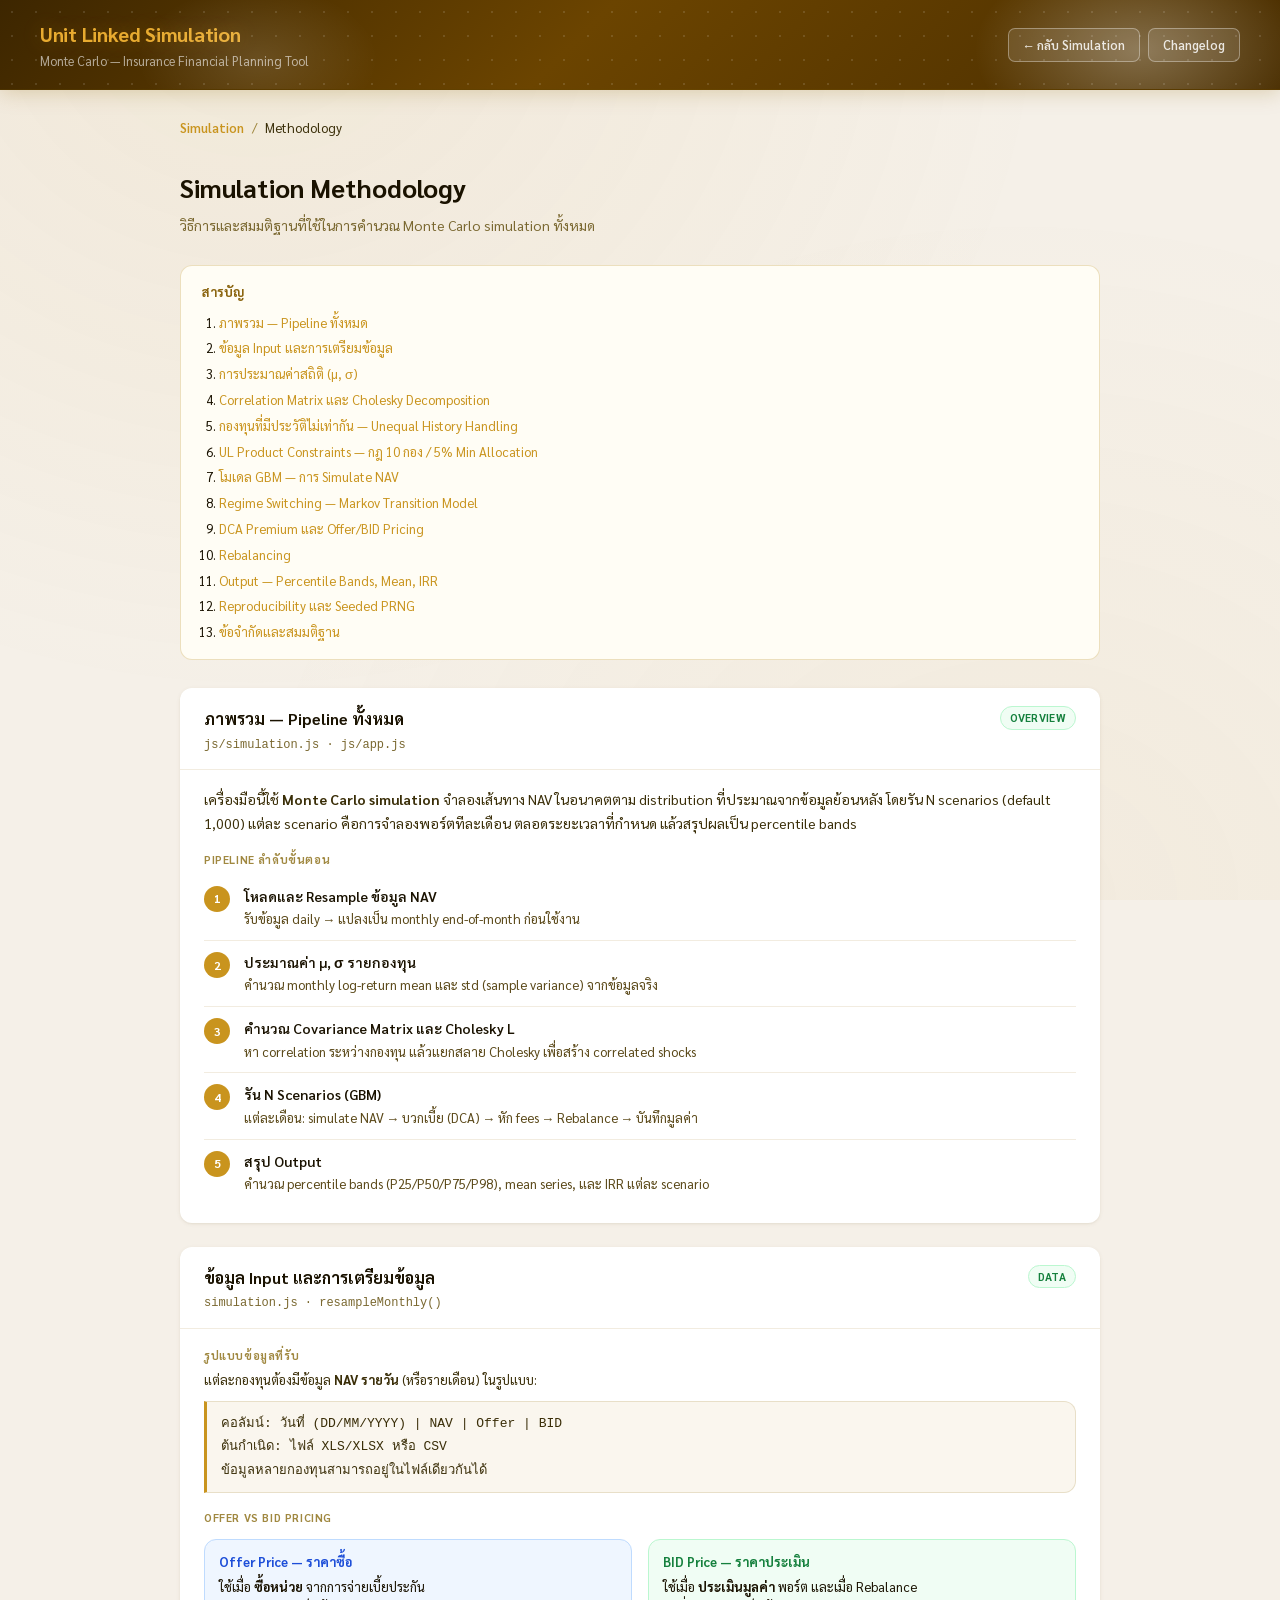
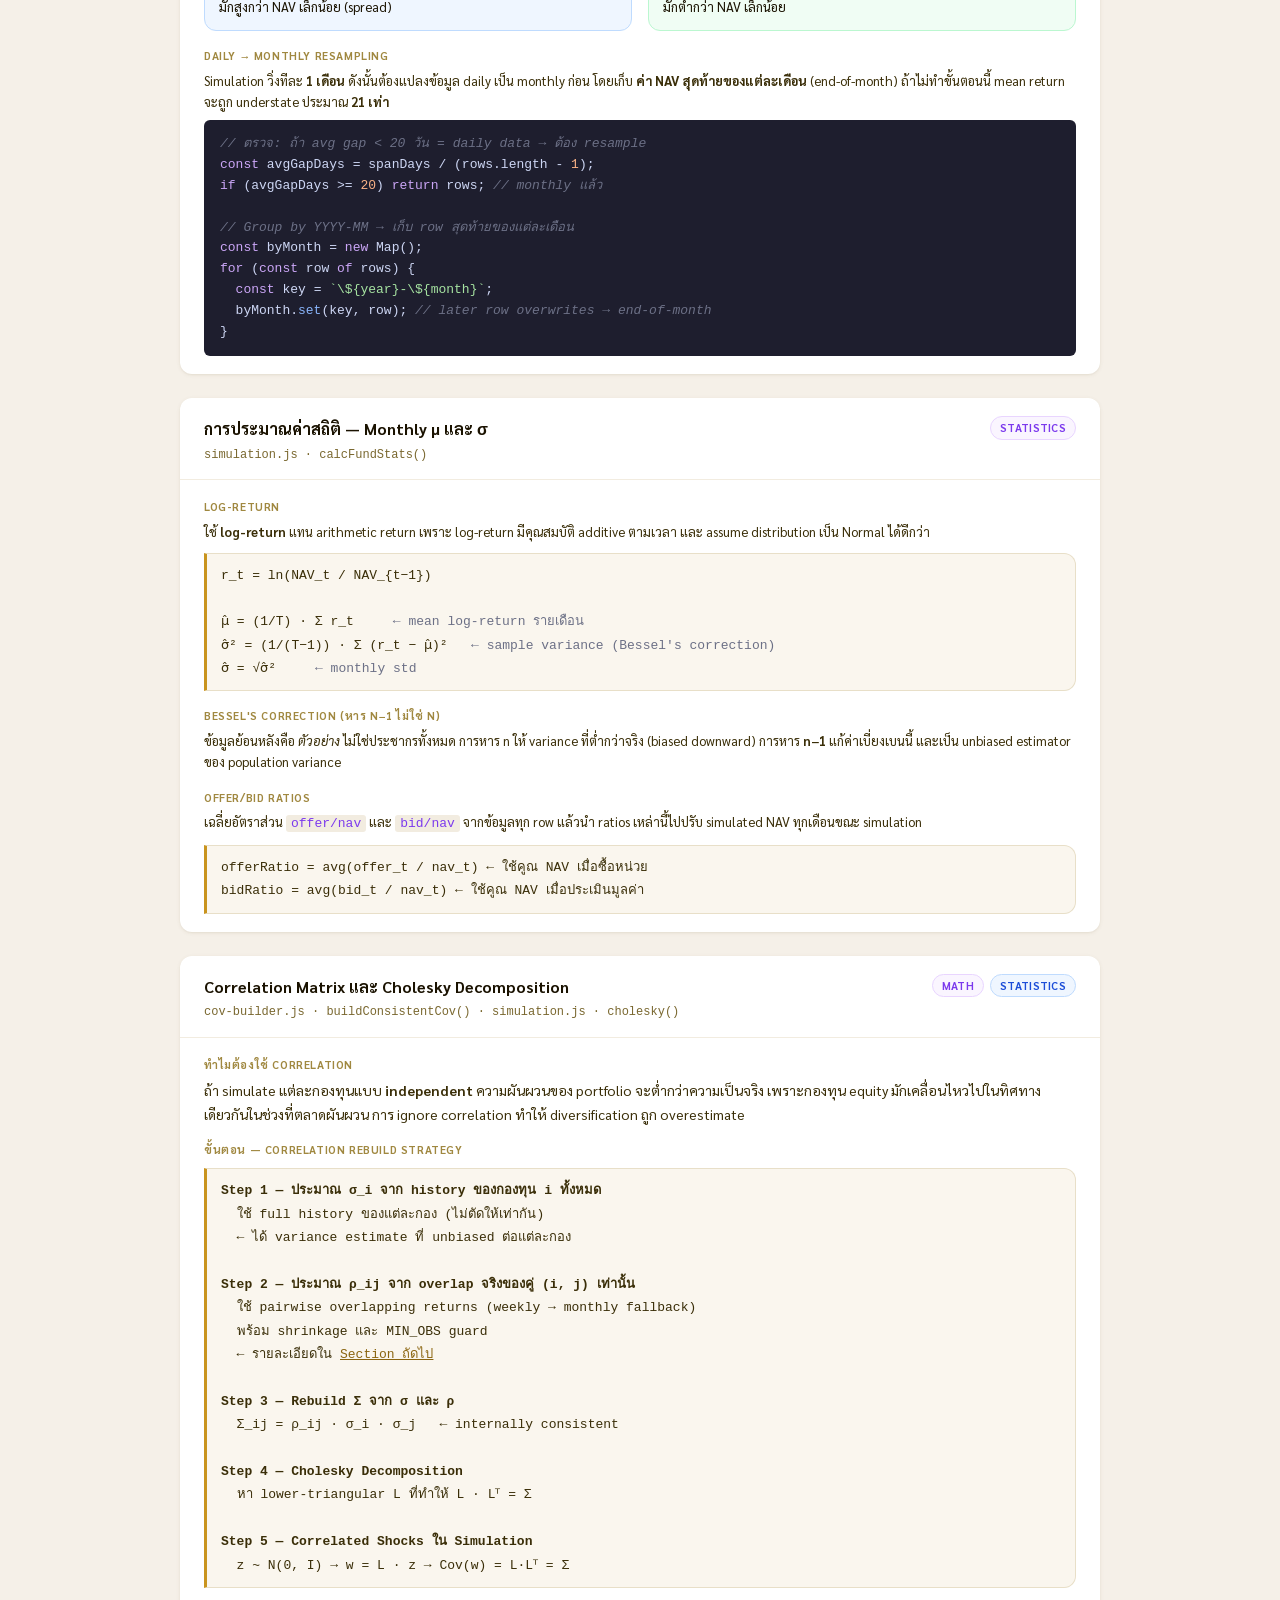
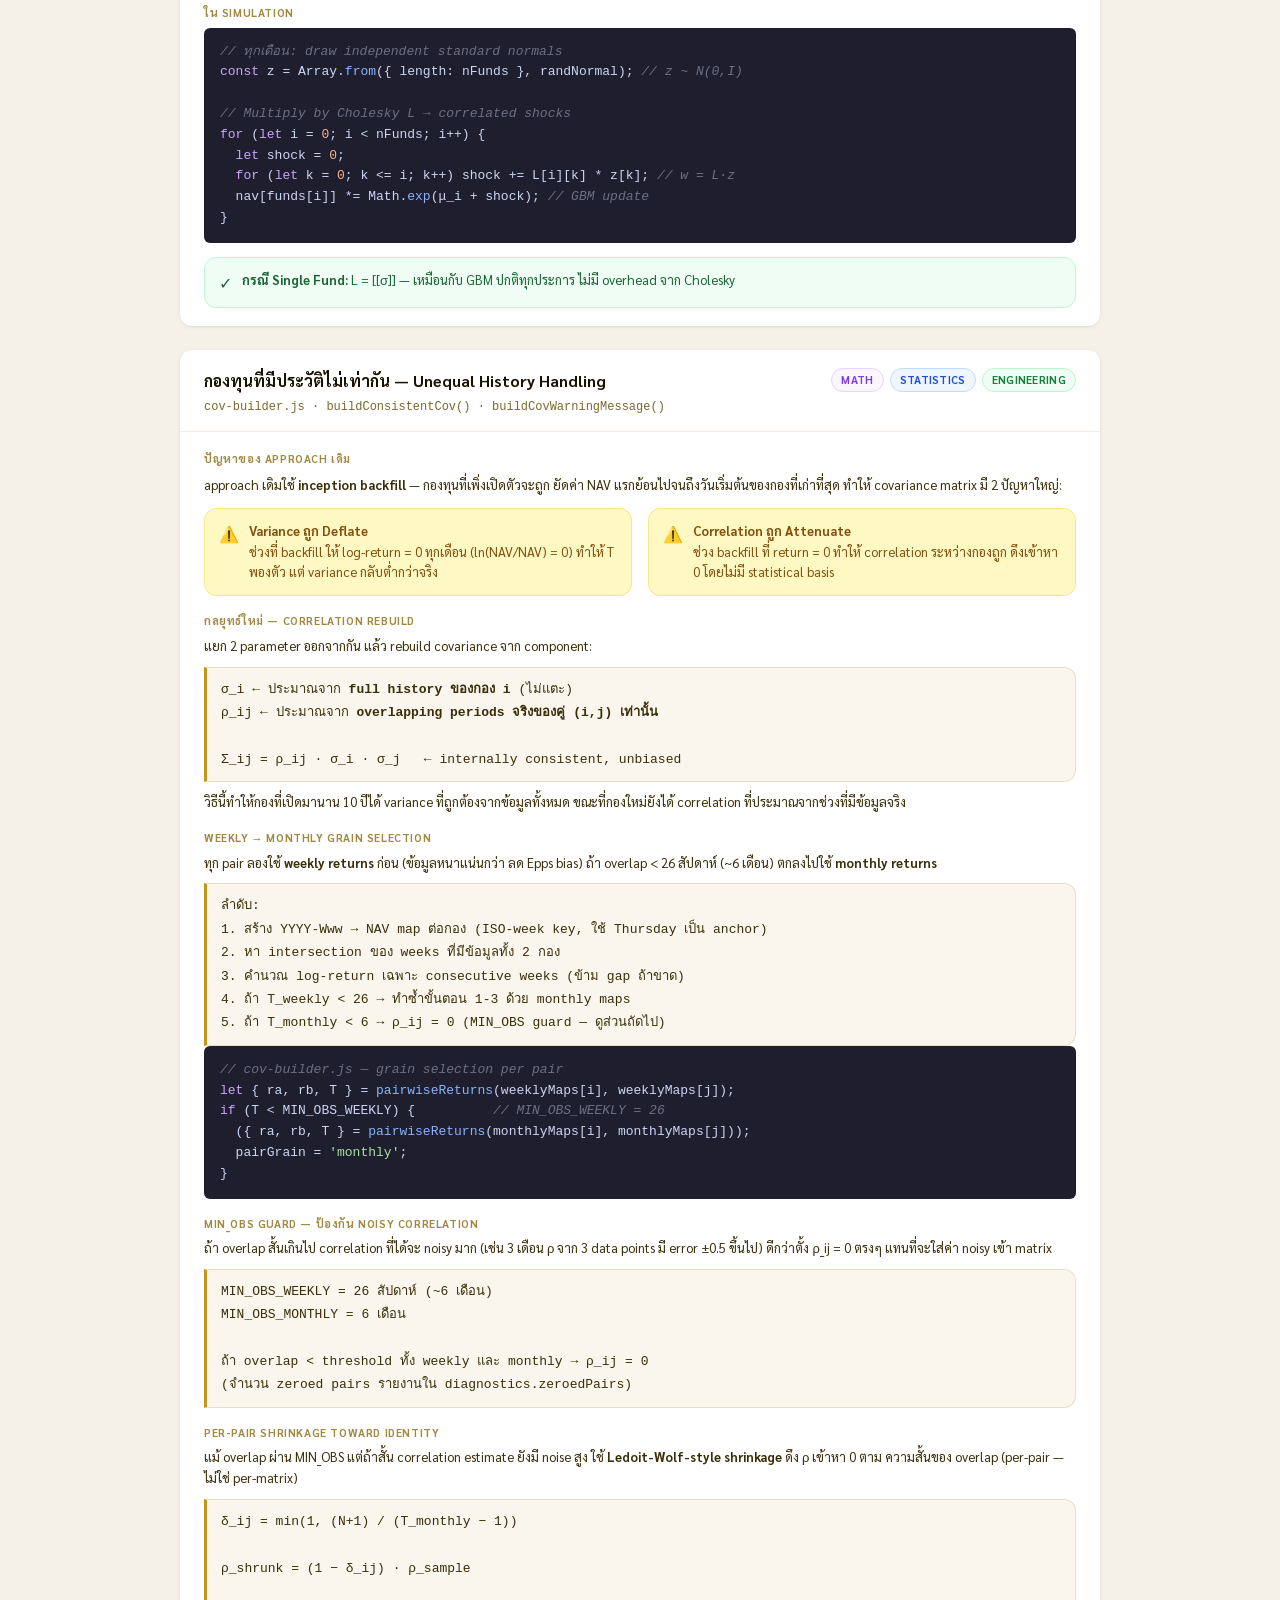
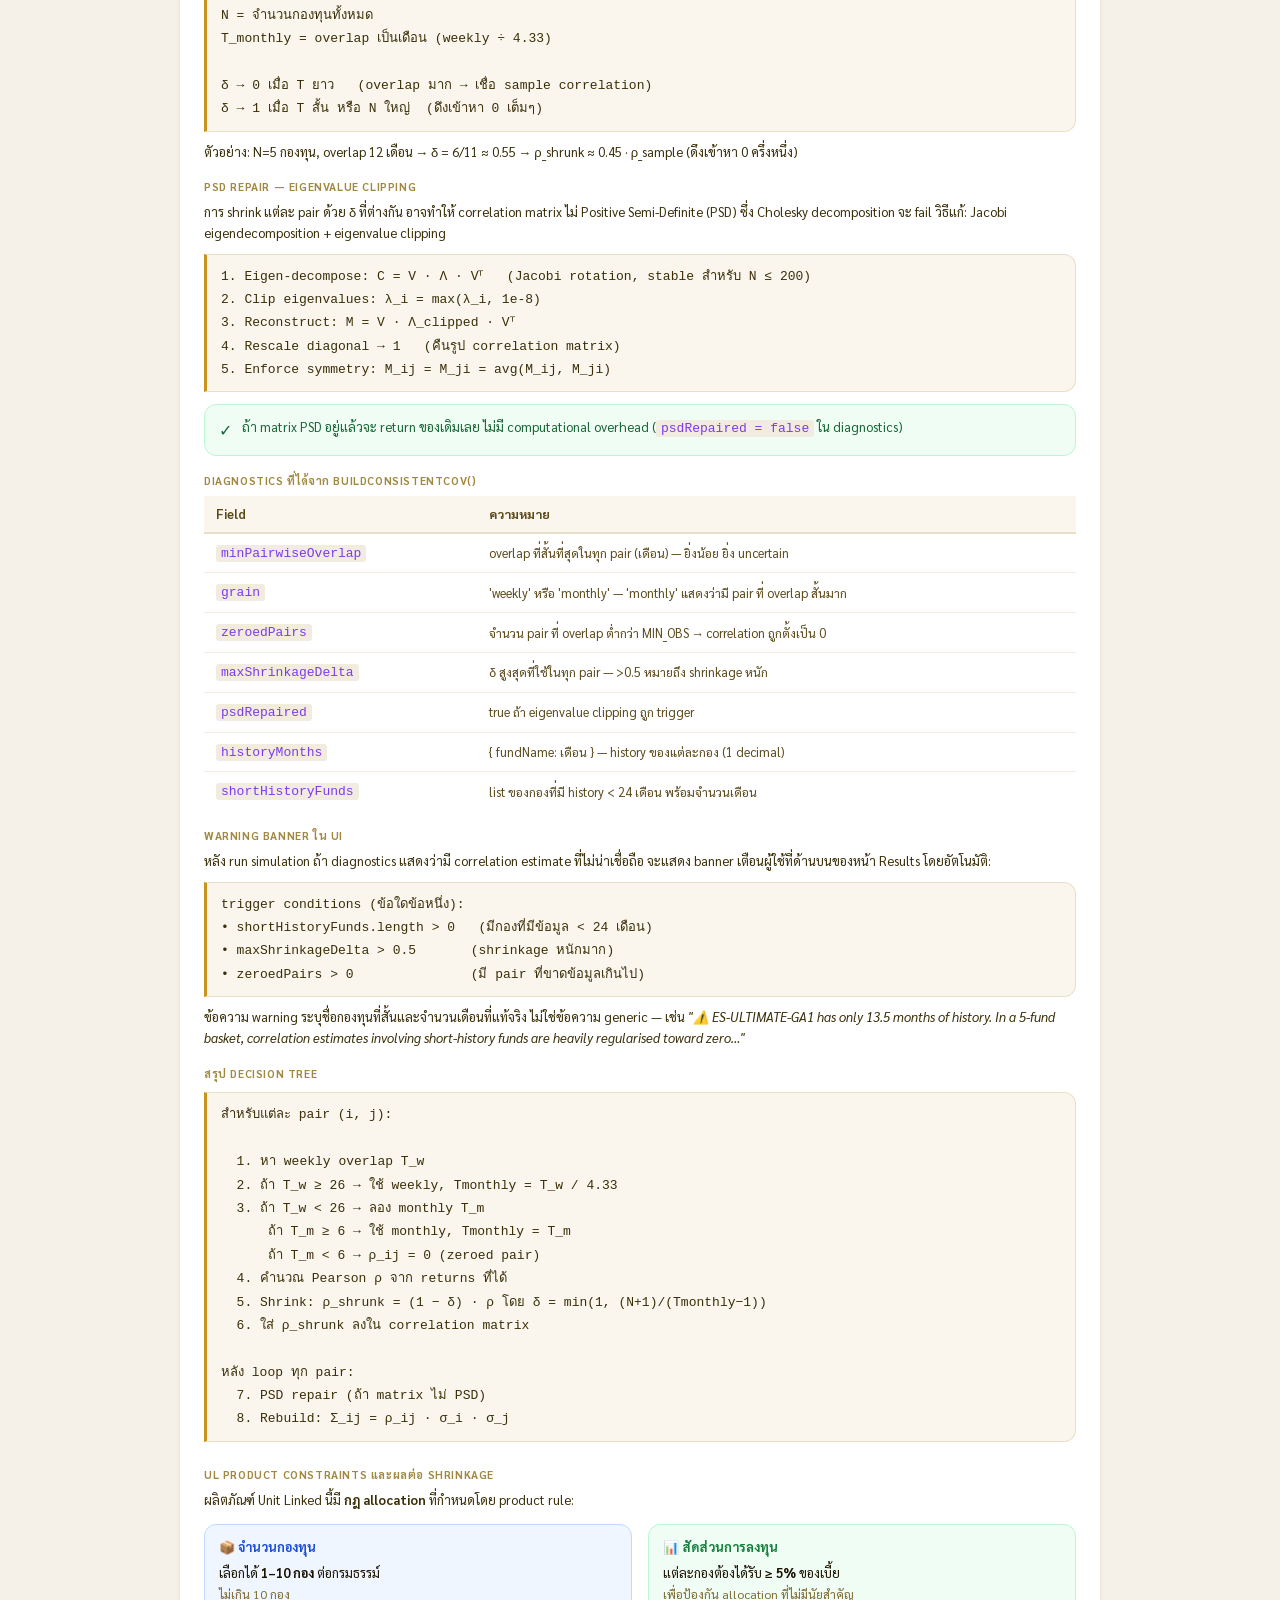
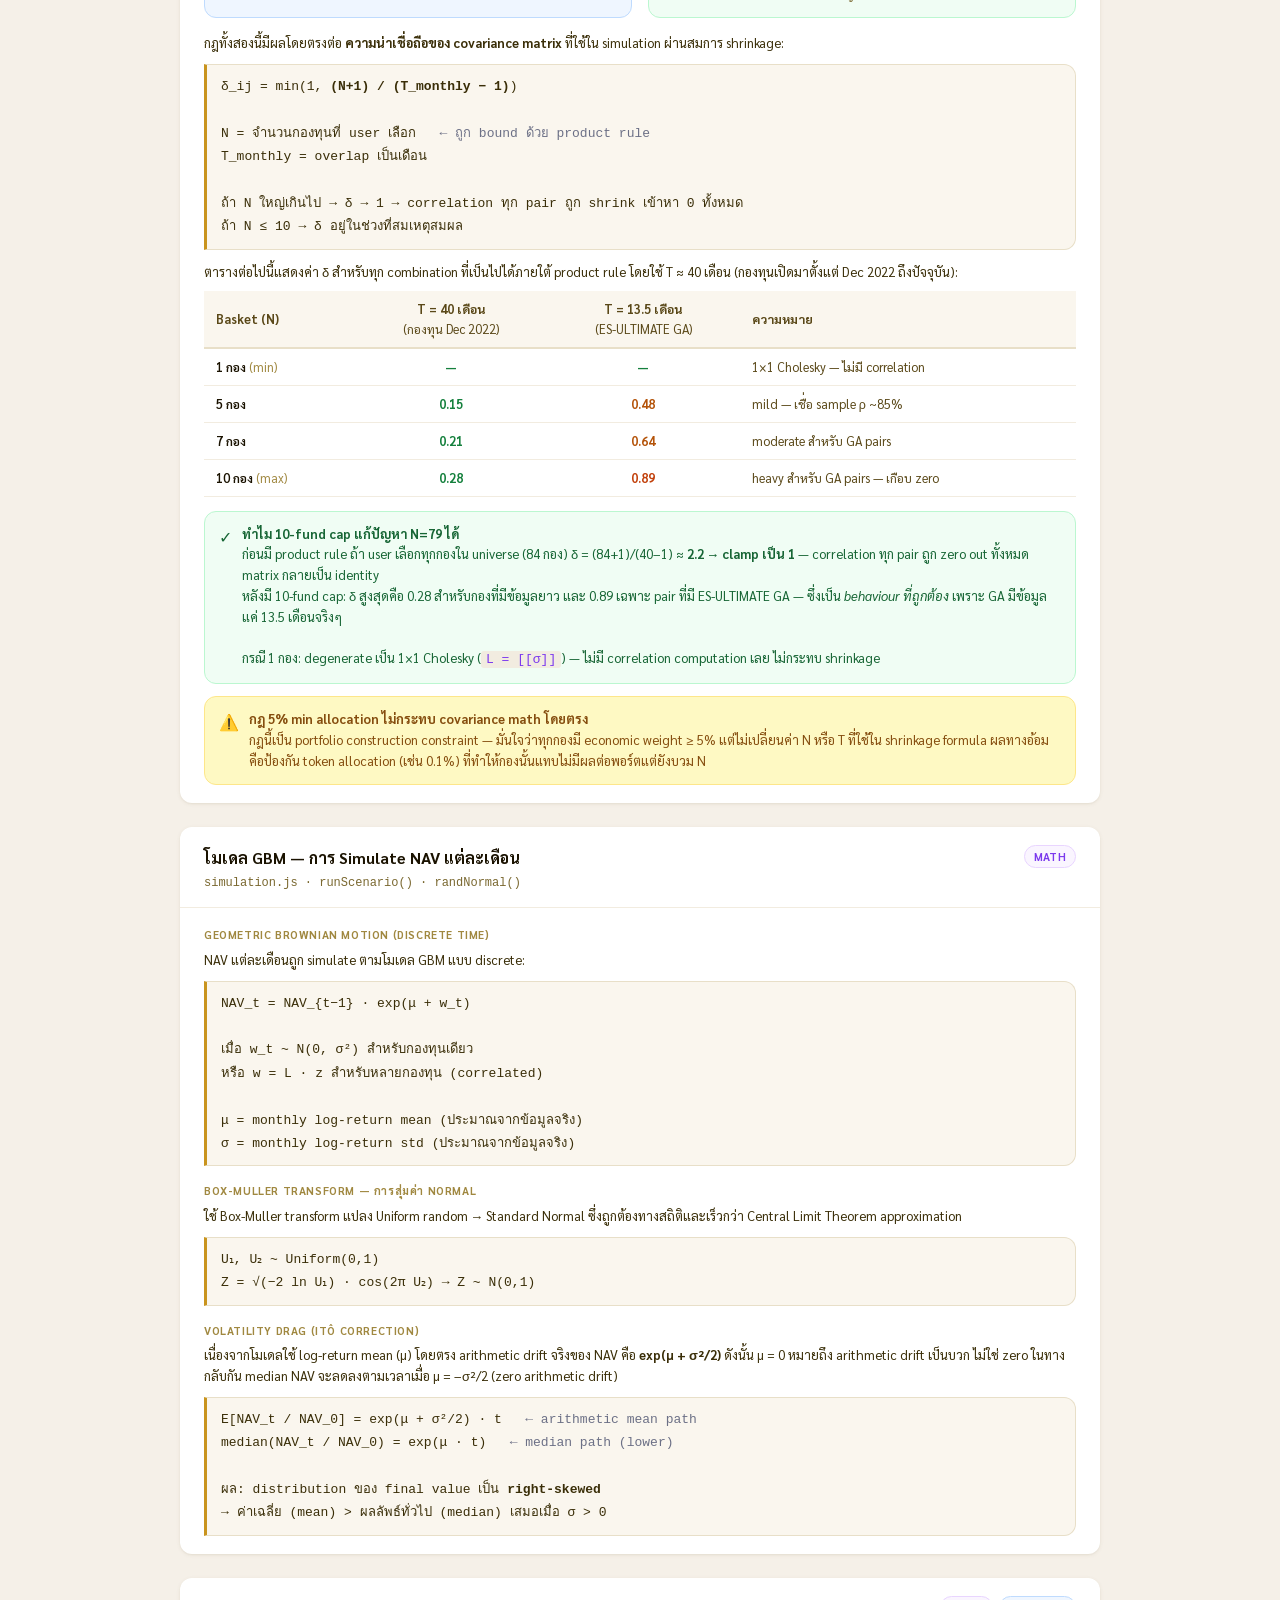
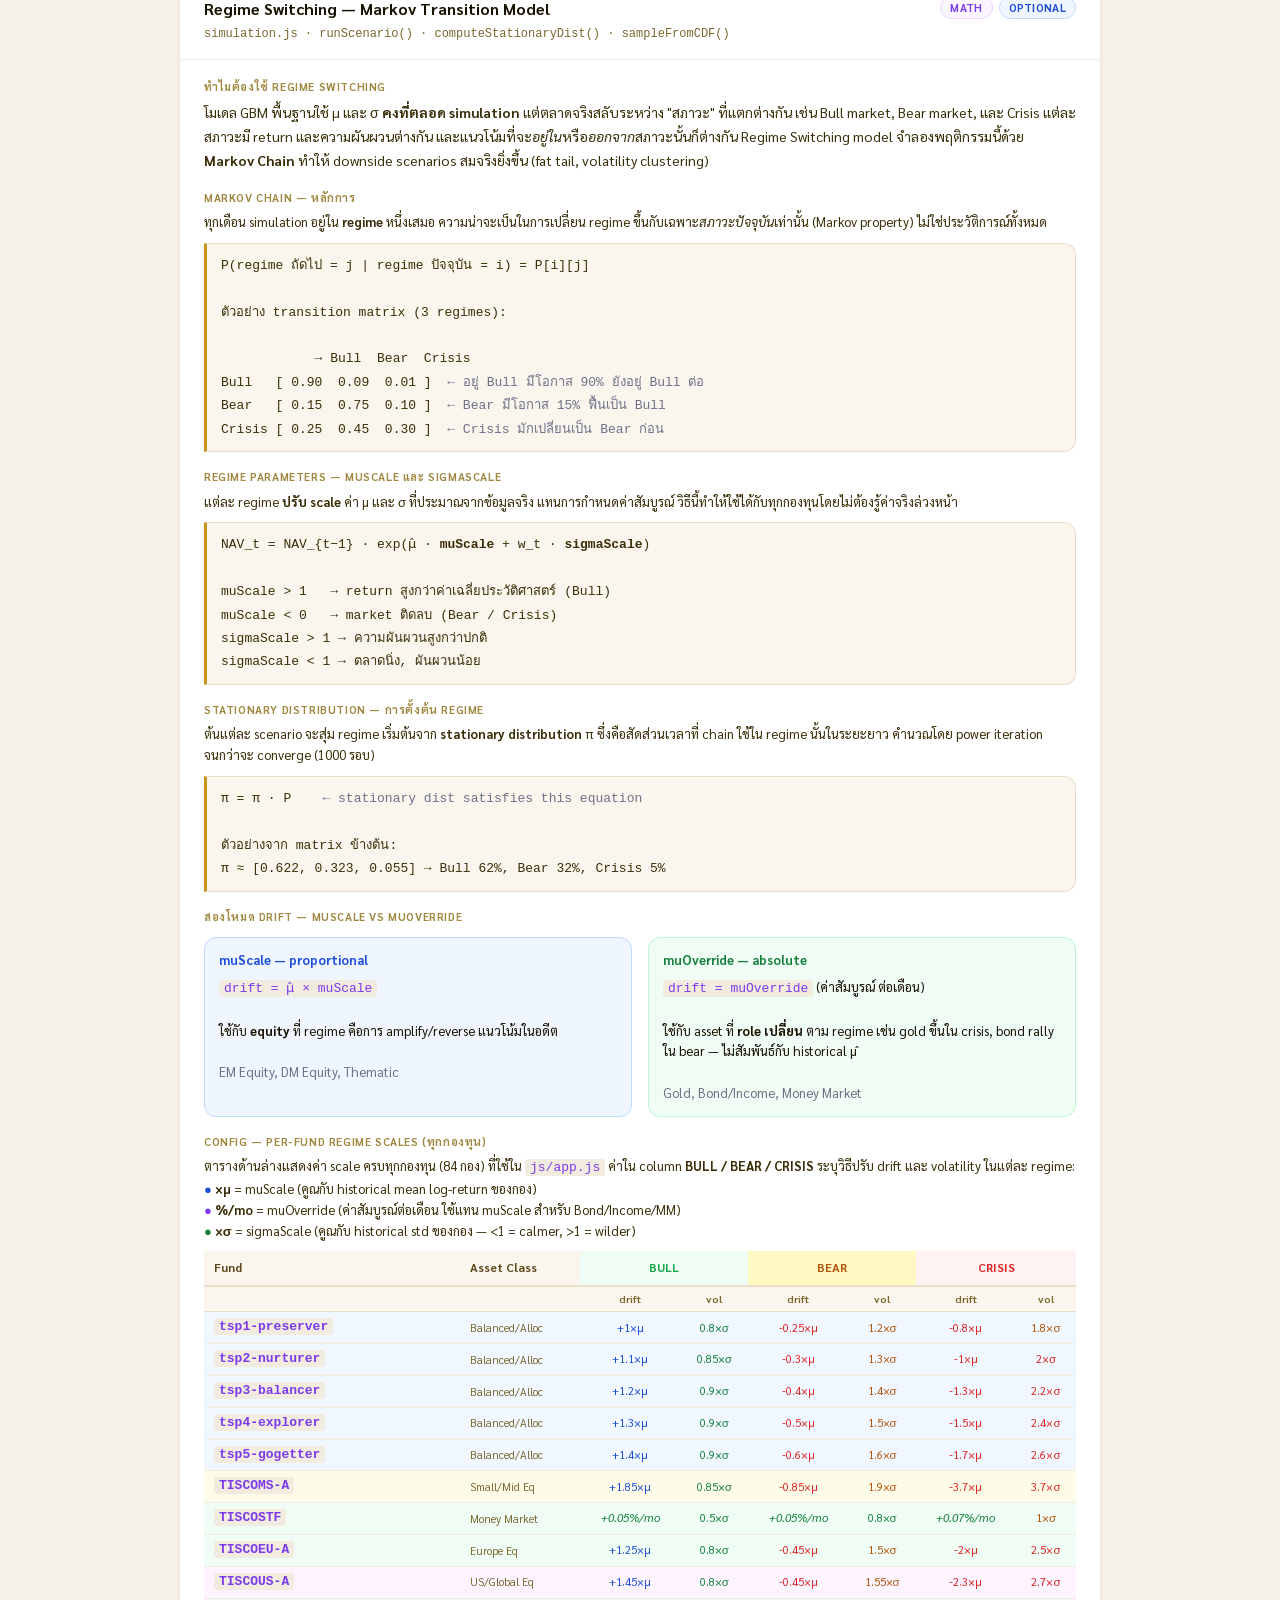
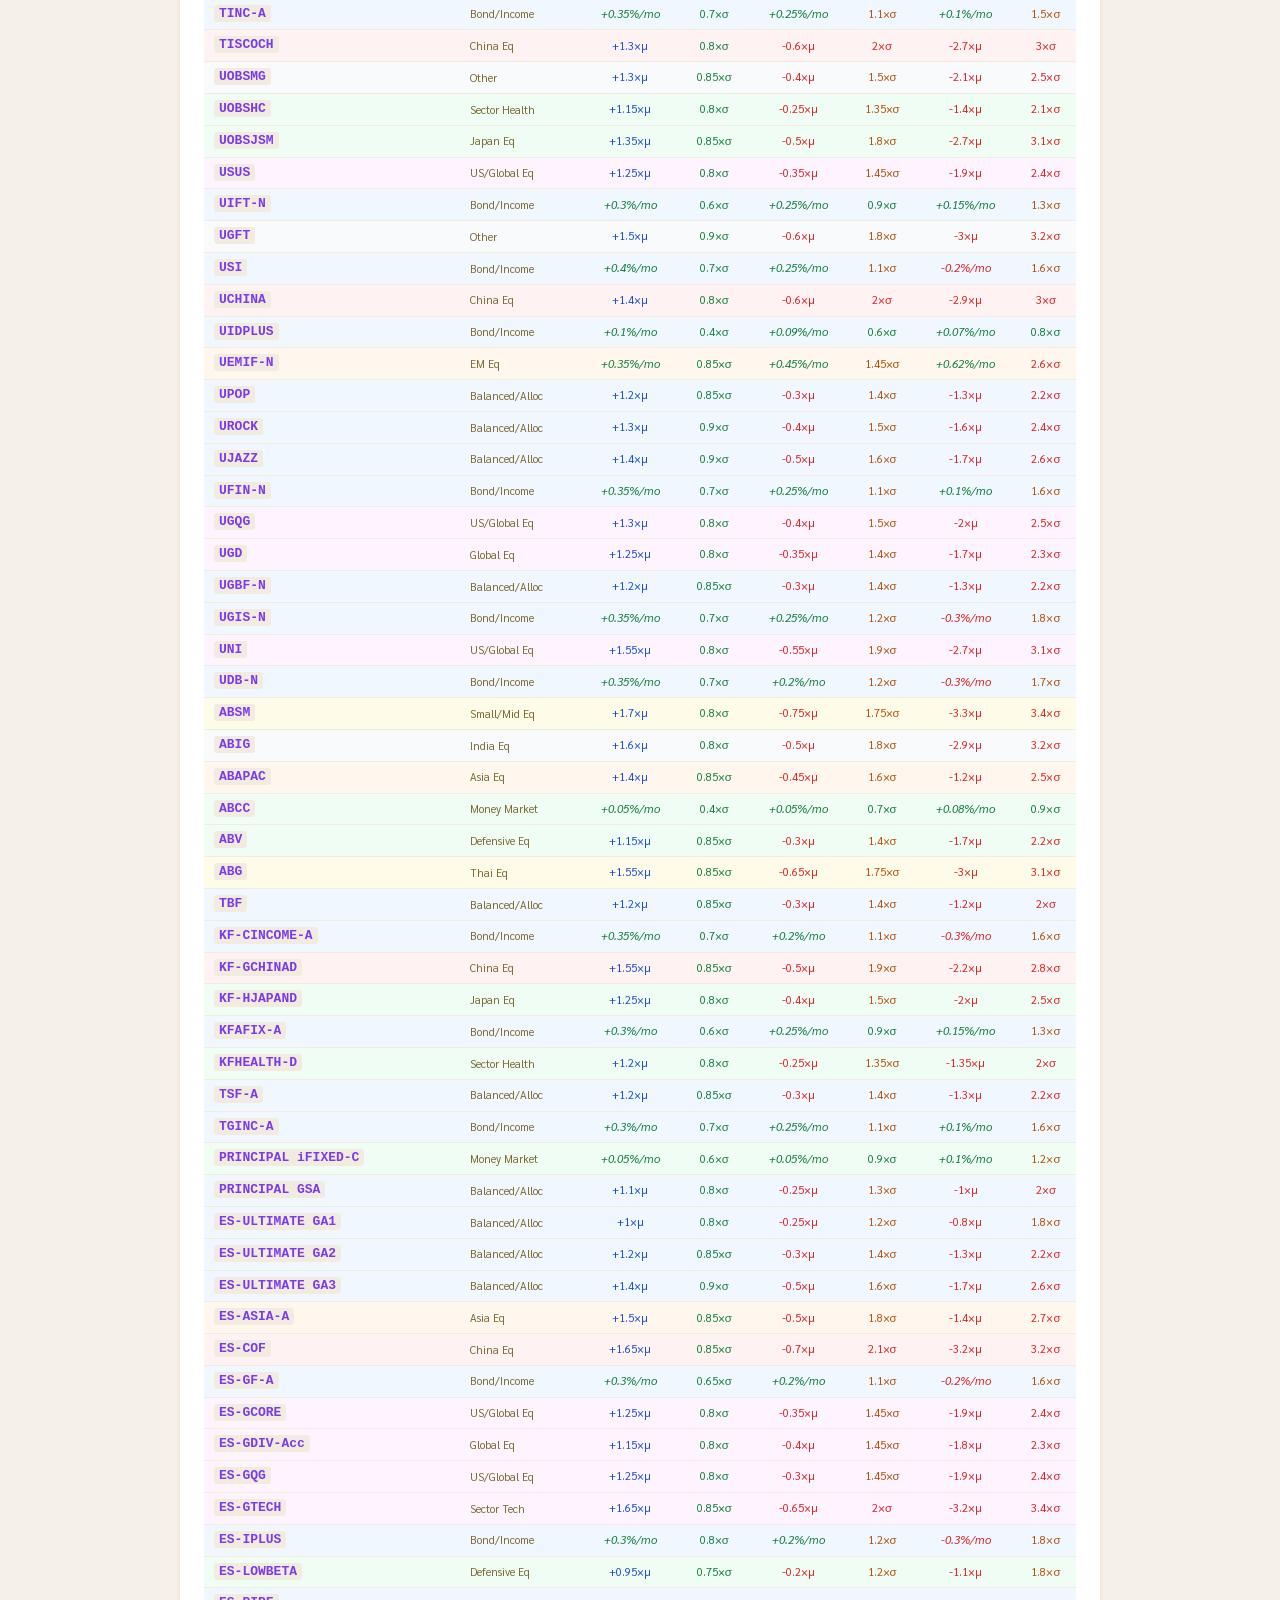
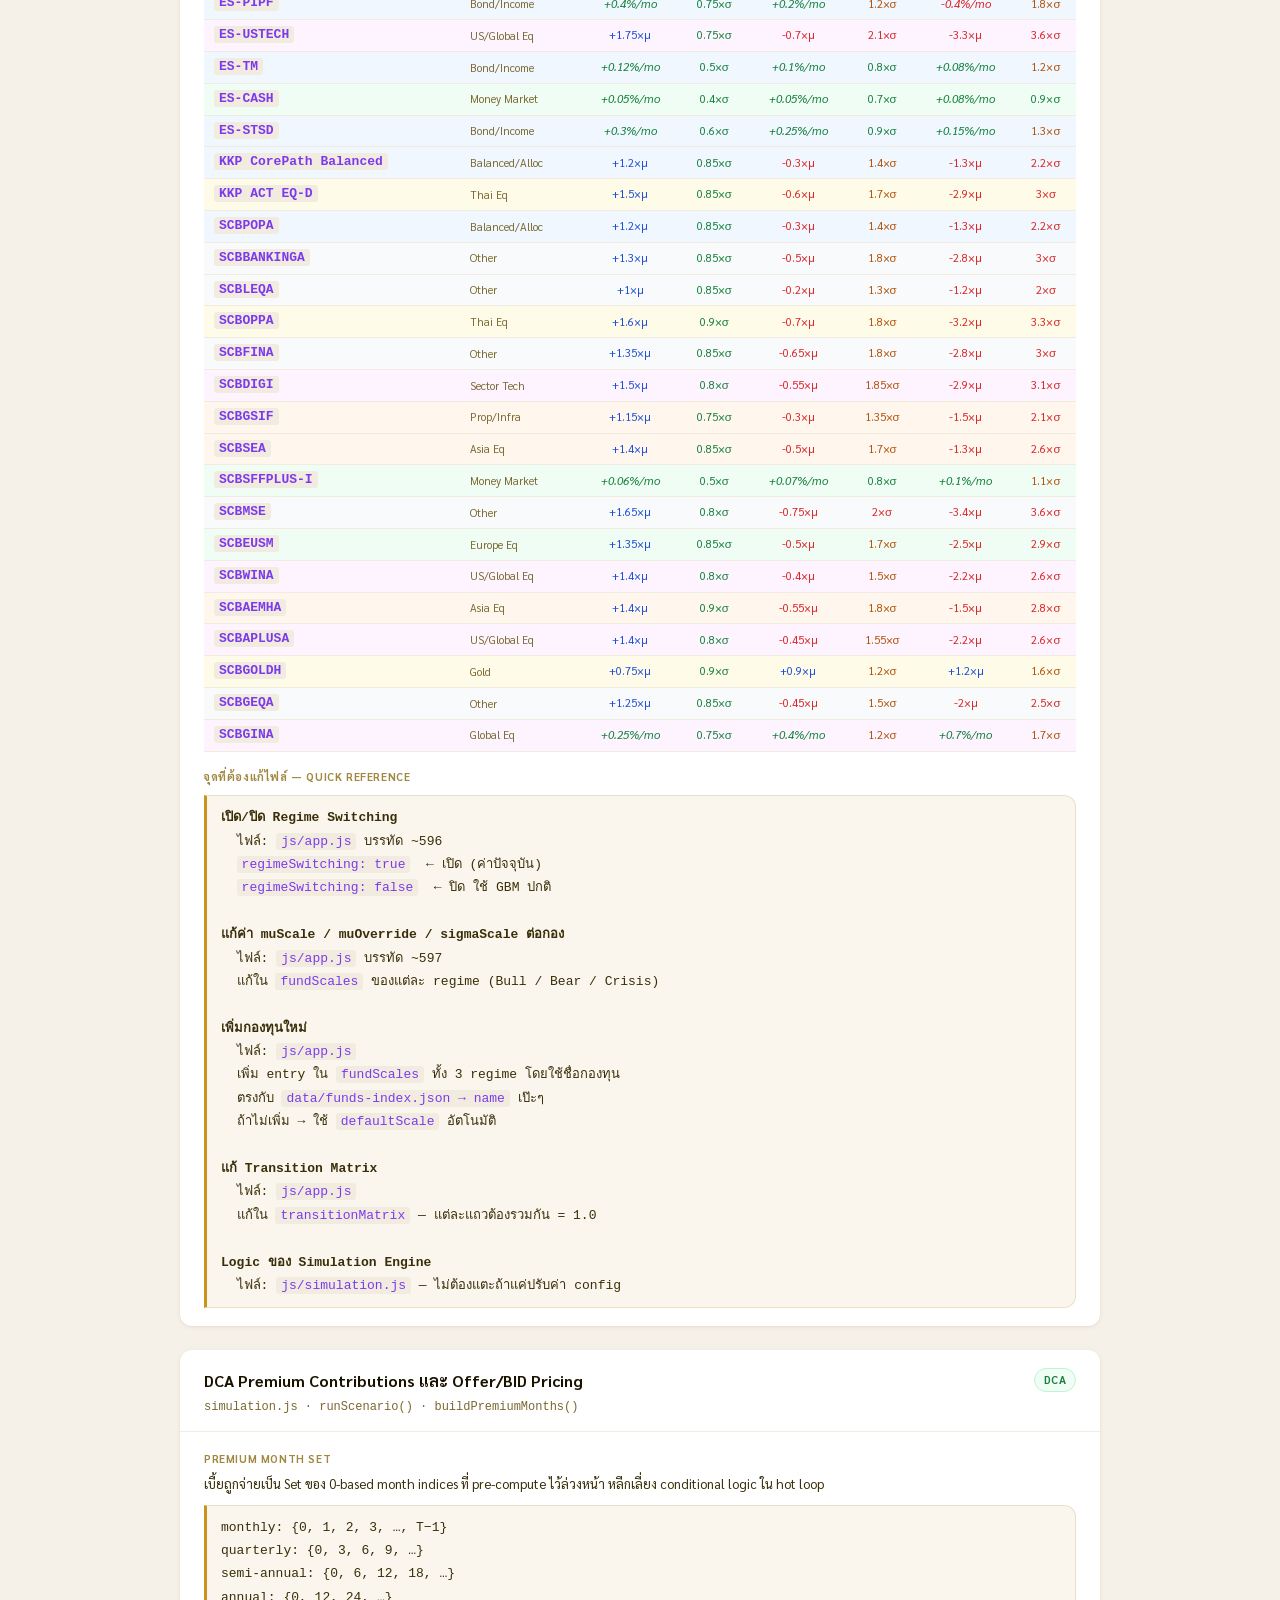
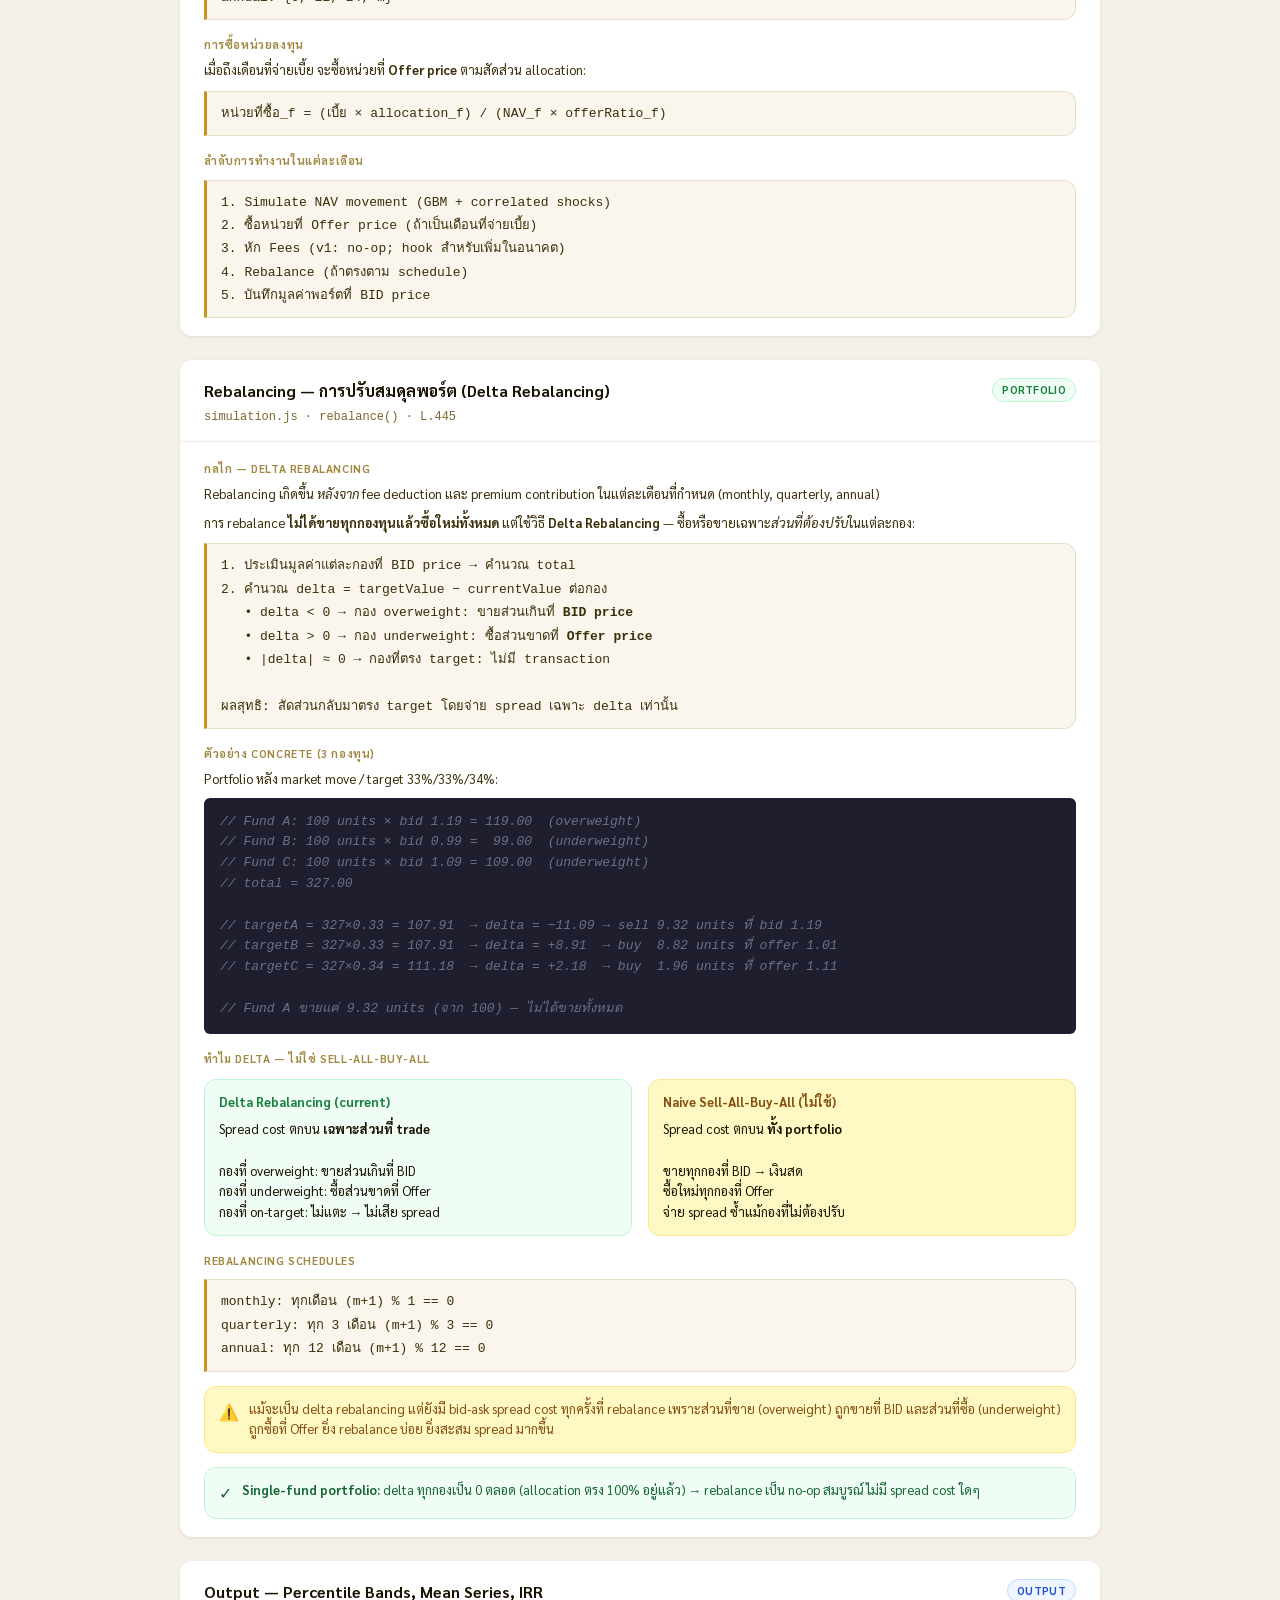
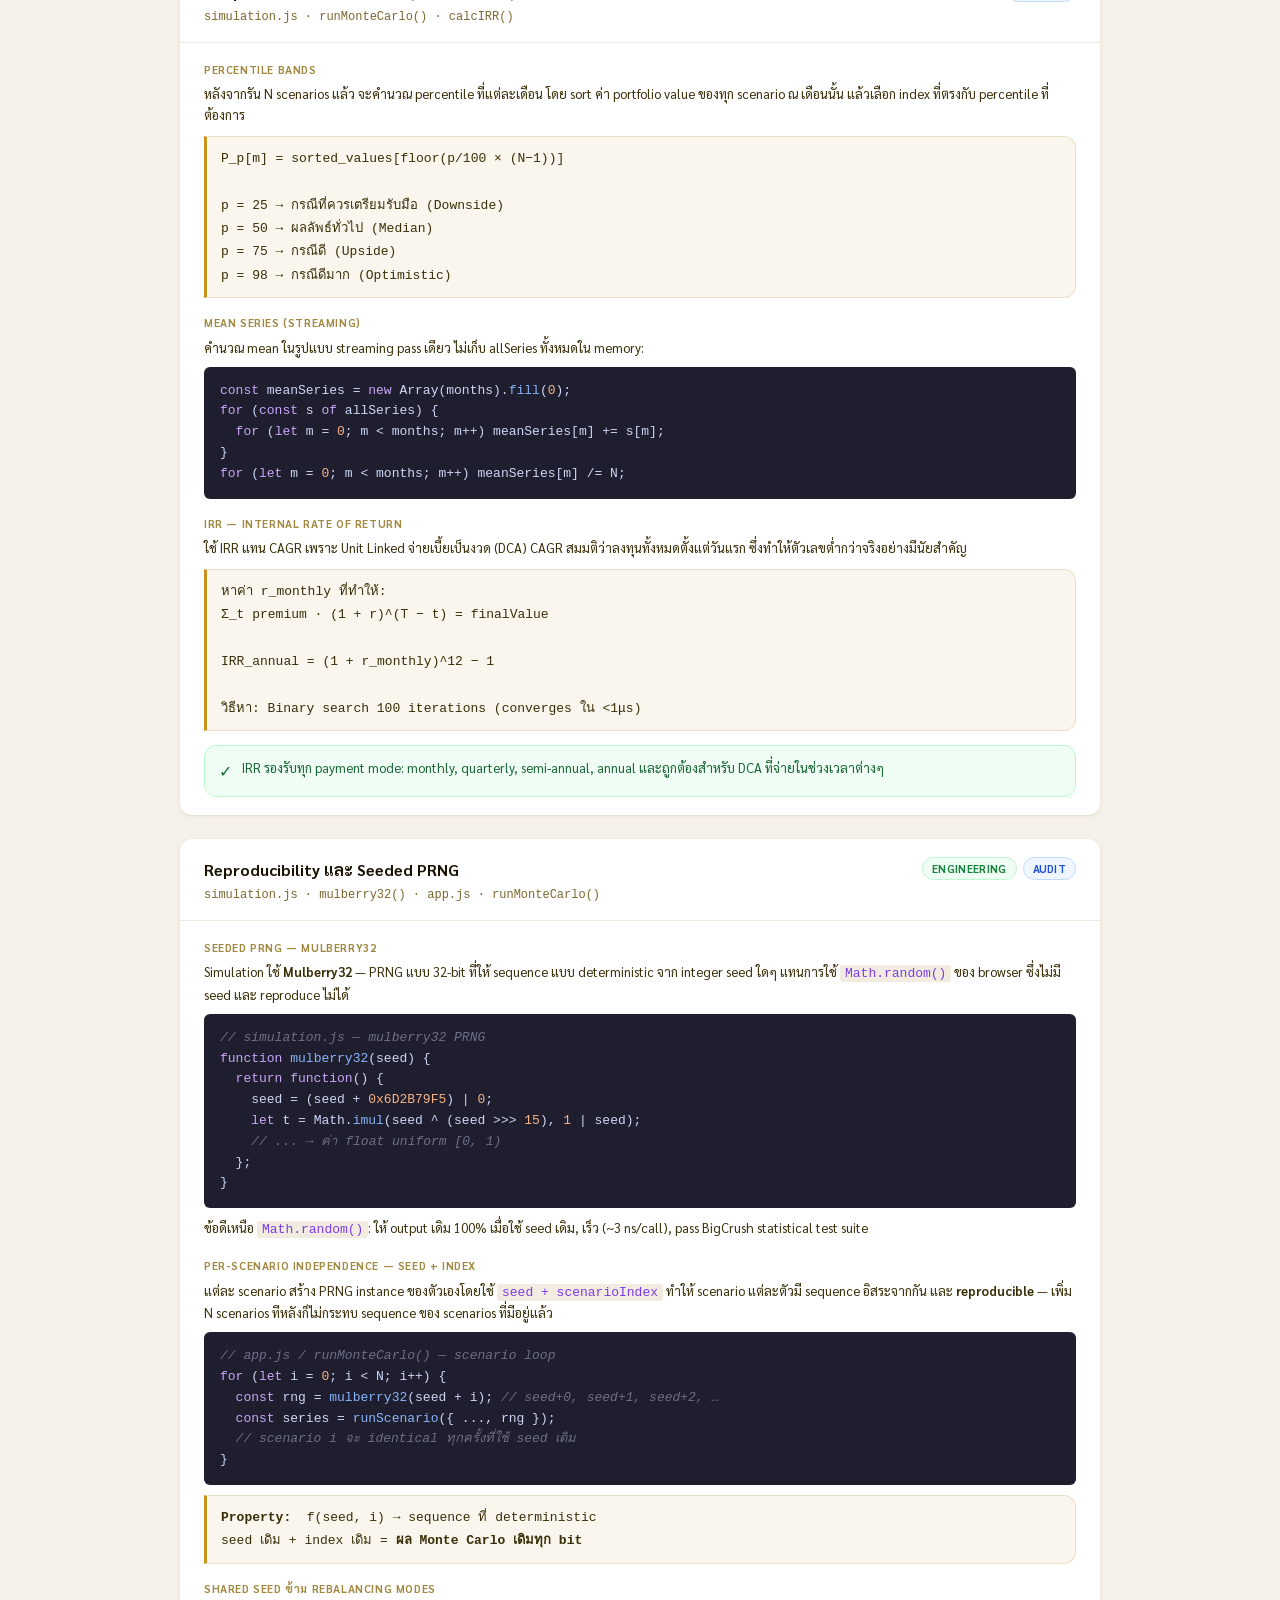
==== commit d7b16006: "feat(ui): redesign theme to gold × dark - Replace blue primary palette with gold (#C9941E) + dark te" ====
--- a/readme.html
+++ b/readme.html
@@ -11,7 +11,7 @@
     /* ── Page-specific styles (mirrors changelog.html) ─────────────── */
 
     .cl-nav { display:flex; align-items:center; gap:8px; margin-bottom:28px; }
-    .cl-nav a { color:var(--primary); text-decoration:none; font-size:13px; font-weight:600; }
+    .cl-nav a { color:#C9941E; text-decoration:none; font-size:13px; font-weight:600; }
     .cl-nav a:hover { text-decoration:underline; }
     .cl-nav-sep { color:var(--gray-400); font-size:13px; }
 
@@ -64,7 +64,7 @@
 
     .math-box {
       background:var(--gray-50); border:1px solid var(--gray-200);
-      border-left:3px solid var(--primary);
+      border-left:3px solid #C9941E;
       border-radius:0 var(--radius) var(--radius) 0;
       padding:10px 14px; font-size:13px;
       font-family:'Consolas','Courier New',monospace;
@@ -87,13 +87,13 @@
     }
 
     .toc {
-      background:var(--primary-light); border:1px solid #b6cfef;
+      background:#fffdf5; border:1px solid rgba(180,130,20,0.25);
       border-radius:var(--radius); padding:16px 20px; margin-bottom:28px;
     }
-    .toc-title { font-size:13px; font-weight:700; color:var(--primary); margin-bottom:10px; }
+    .toc-title { font-size:13px; font-weight:700; color:#8B6510; margin-bottom:10px; }
     .toc ol { padding-left:18px; display:flex; flex-direction:column; gap:5px; }
     .toc li { font-size:13px; }
-    .toc a { color:var(--primary); text-decoration:none; }
+    .toc a { color:#C9941E; text-decoration:none; }
     .toc a:hover { text-decoration:underline; }
 
     .pipeline-step {
@@ -102,7 +102,7 @@
     }
     .pipeline-step:last-child { border-bottom:none; }
     .pipeline-num {
-      width:26px; height:26px; background:var(--primary); color:#fff;
+      width:26px; height:26px; background:#C9941E; color:#fff;
       border-radius:50%; display:flex; align-items:center; justify-content:center;
       font-size:12px; font-weight:700; flex-shrink:0; margin-top:1px;
     }
--- a/css/style.css
+++ b/css/style.css
@@ -1,866 +1,786 @@
+@import url('https://fonts.googleapis.com/css2?family=Sarabun:wght@300;400;500;600;700&family=IBM+Plex+Mono:wght@400;500&display=swap');
+
+/* ══════════════════════════════════════════════════════════
+   DESIGN TOKENS — Gold × Dark
+══════════════════════════════════════════════════════════ */
 :root {
-  --primary: #1a56a0;
-  --primary-dark: #133f7a;
-  --primary-light: #e8f0fb;
-  --accent: #e8a020;
-  --success: #16a34a;
-  --danger: #dc2626;
-  --gray-50: #f9fafb;
-  --gray-100: #f3f4f6;
-  --gray-200: #e5e7eb;
-  --gray-300: #d1d5db;
-  --gray-400: #9ca3af;
-  --gray-500: #6b7280;
-  --gray-700: #374151;
-  --gray-900: #111827;
-  --radius: 8px;
-  --shadow: 0 1px 3px rgba(0,0,0,0.1), 0 1px 2px rgba(0,0,0,0.06);
-  --shadow-md: 0 4px 6px rgba(0,0,0,0.07), 0 2px 4px rgba(0,0,0,0.06);
-
-  /* Fund Library design tokens */
+  --gold:          #C9941E;
+  --gold-bright:   #E8AB30;
+  --gold-deep:     #8B6510;
+  --gold-pale:     #2a1f05;
+  --gold-light:    rgba(201,148,30,0.12);
+
+  --primary:       var(--gold-deep);
+  --primary-mid:   var(--gold);
+  --primary-light: var(--gold-pale);
+  --primary-pale:  rgba(201,148,30,0.07);
+  --cyan:          #a07520;
+  --accent:        #C9941E;
+  --success:       #4a9e6a;
+  --danger:        #c0392b;
+
+  --bg:            #f5f0e8;
+  --bg-card:       #ffffff;
+  --bg-elevated:   #faf6ee;
+  --border:        rgba(180,130,20,0.18);
+  --border-active: rgba(180,130,20,0.38);
+
+  --text-primary:   #1a1200;
+  --text-secondary: #6b5820;
+  --text-muted:     #a08840;
+
+  /* Legacy vars used by JS */
+  --gray-50:  #faf6ee;
+  --gray-100: #f2ece0;
+  --gray-200: #e8dfc8;
+  --gray-300: #d4c89a;
+  --gray-400: #a08840;
+  --gray-500: #7a6830;
+  --gray-600: #5a4818;
+  --gray-700: #3a2e08;
+  --gray-900: #1a1200;
+
+  --radius:    12px;
+  --radius-sm: 8px;
+  --shadow:    0 1px 4px rgba(100,80,0,0.08), 0 1px 2px rgba(100,80,0,0.05);
+  --shadow-md: 0 4px 24px rgba(100,80,0,0.12);
+
+  /* Fund Library */
   --risk-1: #22c55e; --risk-2: #4ade80; --risk-3: #a3e635; --risk-4: #facc15;
   --risk-5: #fb923c; --risk-6: #f97316; --risk-7: #ef4444; --risk-8: #b91c1c;
-  --text-primary: #1a2744; --text-secondary: #6a7280; --text-muted: #8a9099;
-  --accent-blue: #3b6cf5; --accent-green: #16a34a; --navy: #1a2744;
-}
-
-* { box-sizing: border-box; margin: 0; padding: 0; }
+  --navy:        #C9941E;
+  --accent-blue: #C9941E;
+  --accent-green: #4a9e6a;
+  --text-muted-fl: #5a5040;
+}
+
+/* ══════════════════════════════════════════════════════════
+   RESET & BASE
+══════════════════════════════════════════════════════════ */
+*, *::before, *::after { box-sizing: border-box; margin: 0; padding: 0; }
 
 body {
   font-family: 'Sarabun', 'Segoe UI', sans-serif;
-  background: var(--gray-100);
-  color: var(--gray-900);
+  background: var(--bg);
+  color: var(--text-primary);
   font-size: 15px;
-  line-height: 1.5;
-}
-
-/* ─── Header ─── */
+  line-height: 1.6;
+  min-height: 100vh;
+}
+
+/* Subtle warm grain overlay */
+body::before {
+  content: '';
+  position: fixed; inset: 0;
+  background-image:
+    radial-gradient(ellipse at 20% 0%, rgba(201,148,30,0.08) 0%, transparent 55%),
+    radial-gradient(ellipse at 80% 100%, rgba(201,148,30,0.05) 0%, transparent 55%);
+  pointer-events: none; z-index: 0;
+}
+main, header, .stepper { position: relative; z-index: 1; }
+
+/* ══════════════════════════════════════════════════════════
+   HEADER
+══════════════════════════════════════════════════════════ */
 header {
-  background: var(--primary);
-  color: #fff;
-  padding: 16px 32px;
+  color: var(--text-primary);
+  padding: 18px 40px;
   display: flex;
   align-items: center;
-  gap: 12px;
-  box-shadow: var(--shadow-md);
-}
-header .logo { font-size: 22px; font-weight: 700; letter-spacing: -0.3px; }
-header .subtitle { font-size: 13px; opacity: .75; }
-
-/* ─── Stepper ─── */
+  gap: 16px;
+  position: relative;
+  overflow: hidden;
+  border-bottom: 1px solid rgba(100,70,0,0.4);
+  background:
+    radial-gradient(circle, rgba(255,255,255,0.12) 1px, transparent 1px),
+    linear-gradient(135deg, #3d2600 0%, #6b4400 45%, #4a2e00 100%);
+  background-size: 24px 24px, 100% 100%;
+  box-shadow: 0 2px 20px rgba(140,100,0,0.25);
+}
+
+/* Gold glow top-right */
+header::before {
+  content: '';
+  position: absolute;
+  top: -60px; right: -40px;
+  width: 360px; height: 220px;
+  background: radial-gradient(ellipse, rgba(255,255,255,0.28) 0%, transparent 65%);
+  pointer-events: none;
+}
+/* Gold glow bottom-left */
+header::after {
+  content: '';
+  position: absolute;
+  bottom: -50px; left: 10%;
+  width: 260px; height: 160px;
+  background: radial-gradient(ellipse, rgba(255,255,255,0.12) 0%, transparent 65%);
+  pointer-events: none;
+}
+
+header .logo {
+  font-size: 20px; font-weight: 700; letter-spacing: -0.3px;
+  color: var(--gold-bright); position: relative;
+  text-shadow: 0 0 20px rgba(232,171,48,0.3);
+}
+header .subtitle { font-size: 12.5px; color: rgba(255,255,255,0.6); margin-top: 1px; position: relative; }
+
+header a {
+  position: relative;
+  color: rgba(255,255,255,0.85) !important;
+  font-size: 12.5px !important; font-weight: 600 !important;
+  text-decoration: none !important;
+  border: 1.5px solid rgba(255,255,255,0.35) !important;
+  border-radius: 7px !important; padding: 6px 14px !important;
+  background: rgba(255,255,255,0.1);
+  transition: all 0.2s;
+}
+header a:hover {
+  background: rgba(255,255,255,0.2) !important;
+  border-color: rgba(255,255,255,0.6) !important;
+  color: #fff !important;
+}
+
+/* ══════════════════════════════════════════════════════════
+   STEPPER
+══════════════════════════════════════════════════════════ */
 .stepper {
-  display: flex;
-  align-items: center;
-  justify-content: center;
-  gap: 0;
-  padding: 20px 32px;
+  display: flex; align-items: center; justify-content: center; gap: 0;
+  padding: 18px 40px;
   background: #fff;
-  border-bottom: 1px solid var(--gray-200);
-}
+  border-bottom: 1px solid rgba(180,130,20,0.15);
+}
+
 .step {
-  display: flex;
-  align-items: center;
-  gap: 8px;
-  font-size: 13px;
-  color: var(--gray-400);
-  font-weight: 500;
-  cursor: default;
-}
-.step.active { color: var(--primary); }
-.step.done { color: var(--success); }
+  display: flex; align-items: center; gap: 9px;
+  font-size: 13px; color: var(--text-muted);
+  font-weight: 500; cursor: default; transition: color 0.2s;
+}
+.step.active { color: var(--gold-bright); }
+.step.done   { color: var(--success); }
+
 .step-num {
-  width: 28px; height: 28px;
-  border-radius: 50%;
+  width: 30px; height: 30px; border-radius: 50%;
   border: 2px solid currentColor;
   display: flex; align-items: center; justify-content: center;
   font-size: 12px; font-weight: 700;
-  transition: background .2s;
-}
-.step.active .step-num { background: var(--primary); color: #fff; border-color: var(--primary); }
-.step.done .step-num { background: var(--success); color: #fff; border-color: var(--success); }
+  transition: all 0.25s; flex-shrink: 0;
+}
+.step.active .step-num {
+  background: var(--gold);
+  color: #0a0800;
+  border-color: var(--gold);
+  box-shadow: 0 0 16px rgba(201,148,30,0.5);
+}
+.step.done .step-num {
+  background: var(--success); color: #fff; border-color: var(--success);
+  box-shadow: 0 0 12px rgba(74,158,106,0.4);
+}
+
 .step-connector {
-  width: 48px; height: 2px;
-  background: var(--gray-200);
-  margin: 0 4px;
+  width: 52px; height: 1px;
+  background: var(--border);
+  margin: 0 6px; border-radius: 1px;
+  transition: background 0.3s;
 }
 .step-connector.done { background: var(--success); }
 
-/* ─── Main layout ─── */
-main {
-  max-width: 960px;
-  margin: 28px auto;
-  padding: 0 20px 60px;
-}
-
-/* ─── Cards ─── */
+/* ══════════════════════════════════════════════════════════
+   MAIN LAYOUT
+══════════════════════════════════════════════════════════ */
+main { max-width: 960px; margin: 28px auto; padding: 0 20px 80px; }
+
+/* ══════════════════════════════════════════════════════════
+   CARDS
+══════════════════════════════════════════════════════════ */
 .card {
-  background: #fff;
+  background: var(--bg-card);
+  border: 1px solid var(--border);
   border-radius: var(--radius);
+  padding: 24px; margin-bottom: 20px;
   box-shadow: var(--shadow);
-  padding: 24px;
-  margin-bottom: 20px;
-}
+  transition: box-shadow 0.2s, border-color 0.2s;
+}
+.card:hover {
+  box-shadow: 0 4px 24px rgba(140,100,0,0.1), 0 0 0 1px rgba(201,148,30,0.25);
+  border-color: var(--border-active);
+}
+
 .card-title {
-  font-size: 16px;
-  font-weight: 700;
-  color: var(--primary);
-  margin-bottom: 16px;
-  display: flex;
-  align-items: center;
-  gap: 8px;
-}
-.card-title .icon { font-size: 18px; }
-
-/* ─── Upload Zone ─── */
+  font-size: 14.5px; font-weight: 700;
+  color: var(--text-primary);
+  margin-bottom: 18px;
+  display: flex; align-items: center; gap: 8px;
+}
+.card-title .icon { font-size: 17px; }
+.card-title::before {
+  content: '';
+  display: block; width: 3px; height: 17px;
+  background: linear-gradient(to bottom, var(--gold-bright), var(--gold-deep));
+  border-radius: 2px; flex-shrink: 0;
+}
+
+/* ══════════════════════════════════════════════════════════
+   UPLOAD ZONE
+══════════════════════════════════════════════════════════ */
 .upload-zone {
-  border: 2px dashed var(--gray-300);
-  border-radius: var(--radius);
-  padding: 40px 24px;
-  text-align: center;
-  cursor: pointer;
-  transition: border-color .2s, background .2s;
+  border: 2px dashed var(--border-active);
+  border-radius: var(--radius); padding: 44px 24px;
+  text-align: center; cursor: pointer; transition: all 0.2s;
+  background: rgba(201,148,30,0.03);
 }
 .upload-zone:hover, .upload-zone.dragover {
-  border-color: var(--primary);
-  background: var(--primary-light);
-}
-.upload-zone .upload-icon { font-size: 36px; margin-bottom: 8px; }
-.upload-zone p { color: var(--gray-500); font-size: 14px; }
-.upload-zone strong { color: var(--primary); }
+  border-color: var(--gold-bright);
+  background: rgba(201,148,30,0.07);
+  box-shadow: 0 0 0 4px rgba(201,148,30,0.1);
+}
+.upload-zone .upload-icon { font-size: 38px; margin-bottom: 10px; }
+.upload-zone p { color: var(--text-secondary); font-size: 14px; }
+.upload-zone strong { color: var(--gold); }
 #fileInput { display: none; }
 
-/* ─── Data Preview ─── */
+/* ══════════════════════════════════════════════════════════
+   DATA PREVIEW
+══════════════════════════════════════════════════════════ */
 .data-preview {
-  background: var(--gray-50);
-  border: 1px solid var(--gray-200);
-  border-radius: var(--radius);
-  padding: 14px 16px;
-  margin-top: 16px;
-  font-size: 13px;
-}
-.data-preview .preview-row {
-  display: flex; gap: 24px; flex-wrap: wrap; margin-bottom: 8px;
-}
-.data-preview .preview-item strong { color: var(--primary-dark); }
+  background: var(--bg-elevated); border: 1px solid var(--border);
+  border-radius: var(--radius-sm); padding: 14px 16px;
+  margin-top: 16px; font-size: 13px;
+}
+.data-preview .preview-row { display: flex; gap: 24px; flex-wrap: wrap; margin-bottom: 8px; }
+.data-preview .preview-item strong { color: var(--gold); }
 .tag {
   display: inline-block;
-  background: var(--primary-light);
-  color: var(--primary);
-  border-radius: 4px;
-  padding: 2px 8px;
-  font-size: 12px;
-  font-weight: 600;
-  margin: 2px 2px;
-}
-
-/* ─── Form elements ─── */
-.form-grid {
-  display: grid;
-  grid-template-columns: 1fr 1fr;
-  gap: 16px;
-}
+  background: rgba(201,148,30,0.12); color: var(--gold);
+  border: 1px solid rgba(201,148,30,0.25);
+  border-radius: 5px; padding: 2px 8px;
+  font-size: 11.5px; font-weight: 600; margin: 2px;
+}
+
+/* ══════════════════════════════════════════════════════════
+   FORM ELEMENTS
+══════════════════════════════════════════════════════════ */
+.form-grid { display: grid; grid-template-columns: 1fr 1fr; gap: 16px; }
 @media (max-width: 600px) { .form-grid { grid-template-columns: 1fr; } }
 
-.form-group { display: flex; flex-direction: column; gap: 4px; }
+.form-group { display: flex; flex-direction: column; gap: 5px; }
 .form-group label {
-  font-size: 13px; font-weight: 600; color: var(--gray-700);
+  font-size: 11.5px; font-weight: 700; color: var(--text-secondary);
+  text-transform: uppercase; letter-spacing: 0.05em;
 }
 .form-group input, .form-group select {
-  border: 1px solid var(--gray-300);
-  border-radius: var(--radius);
-  padding: 8px 12px;
-  font-size: 14px;
-  font-family: inherit;
-  transition: border-color .15s;
-  background: #fff;
+  border: 1px solid var(--border-active); border-radius: var(--radius-sm);
+  padding: 9px 13px; font-size: 14px; font-family: inherit;
+  background: #fff; color: var(--text-primary);
+  transition: all 0.18s;
 }
 .form-group input:focus, .form-group select:focus {
-  outline: none;
-  border-color: var(--primary);
-  box-shadow: 0 0 0 3px rgba(26,86,160,.12);
-}
-.form-hint { font-size: 12px; color: var(--gray-400); }
-
-/* ─── Period options ─── */
-.period-options {
-  display: flex; flex-direction: column; gap: 14px;
-}
-.period-presets {
-  display: flex; gap: 10px; flex-wrap: wrap;
-}
+  outline: none; border-color: var(--gold);
+  box-shadow: 0 0 0 3px rgba(201,148,30,0.15);
+}
+.form-group select option { background: #fff; color: #1a1200; }
+.form-hint { font-size: 11.5px; color: var(--text-muted); }
+
+/* ══════════════════════════════════════════════════════════
+   PERIOD OPTIONS
+══════════════════════════════════════════════════════════ */
+.period-options { display: flex; flex-direction: column; gap: 14px; }
+.period-presets { display: flex; gap: 8px; flex-wrap: wrap; }
 .period-btn {
-  padding: 9px 24px;
-  border: 1.5px solid var(--gray-300);
-  border-radius: 20px;
-  background: #fff;
-  font-size: 14px;
-  font-family: inherit;
-  cursor: pointer;
-  transition: all .15s;
-  font-weight: 600;
-}
-.period-btn:hover { border-color: var(--primary); color: var(--primary); }
+  padding: 8px 22px; border: 1px solid var(--border-active);
+  border-radius: 20px; background: var(--bg-elevated); color: var(--text-secondary);
+  font-size: 13px; font-family: inherit; cursor: pointer; font-weight: 600;
+  transition: all 0.18s;
+}
+.period-btn:hover { border-color: var(--gold); color: var(--gold-bright); }
 .period-btn.selected {
-  background: var(--primary);
-  border-color: var(--primary);
-  color: #fff;
-}
-.period-custom-row {
-  display: flex; align-items: center; gap: 8px;
-}
-.period-custom-label {
-  font-size: 13px; color: var(--gray-600); font-weight: 500; white-space: nowrap;
-}
+  background: var(--gold); border-color: var(--gold);
+  color: #0a0800; box-shadow: 0 2px 12px rgba(201,148,30,0.3);
+}
+.period-custom-row { display: flex; align-items: center; gap: 8px; }
+.period-custom-label { font-size: 13px; color: var(--text-secondary); font-weight: 500; white-space: nowrap; }
 .period-custom-input {
-  width: 76px;
-  padding: 7px 10px;
-  border: 1.5px solid var(--gray-300);
-  border-radius: 8px;
-  font-size: 14px;
-  font-family: inherit;
-  text-align: center;
-  transition: border-color .15s;
-}
-.period-custom-input:focus {
-  outline: none;
-  border-color: var(--primary);
-  box-shadow: 0 0 0 3px rgba(26,86,160,.12);
-}
-.period-custom-unit {
-  font-size: 13px; color: var(--gray-600);
-}
-.period-hint {
-  font-size: 12px;
-  color: var(--gray-500);
-  margin: 0;
-}
-
-/* ─── Compare-rebalance toggle ─── */
-.compare-toggle-row {
-  margin-top: 16px;
-  padding-top: 14px;
-  border-top: 1px solid var(--gray-100);
-}
-.toggle-wrap {
-  display: inline-flex;
-  align-items: center;
-  gap: 10px;
-  cursor: pointer;
-  user-select: none;
-}
+  width: 80px; padding: 7px 10px;
+  border: 1px solid var(--border-active); border-radius: var(--radius-sm);
+  font-size: 14px; font-family: inherit; text-align: center;
+  background: var(--bg-elevated); color: var(--text-primary);
+  transition: all 0.18s;
+}
+.period-custom-input:focus { outline: none; border-color: var(--gold); box-shadow: 0 0 0 3px rgba(201,148,30,0.15); }
+.period-custom-unit { font-size: 13px; color: var(--text-secondary); }
+.period-hint { font-size: 12px; color: var(--text-muted); }
+
+/* ══════════════════════════════════════════════════════════
+   COMPARE TOGGLE
+══════════════════════════════════════════════════════════ */
+.compare-toggle-row { margin-top: 16px; padding-top: 14px; border-top: 1px solid var(--border); }
+.toggle-wrap { display: inline-flex; align-items: center; gap: 10px; cursor: pointer; user-select: none; }
 .toggle-wrap input[type="checkbox"] { display: none; }
 .toggle-knob {
-  position: relative;
-  width: 40px;
-  height: 22px;
-  background: var(--gray-300);
-  border-radius: 11px;
-  flex-shrink: 0;
-  transition: background .2s;
+  position: relative; width: 40px; height: 22px;
+  background: var(--bg-elevated); border-radius: 11px; flex-shrink: 0;
+  border: 1px solid var(--border-active); transition: all 0.2s;
 }
 .toggle-knob::after {
-  content: '';
-  position: absolute;
-  top: 3px; left: 3px;
-  width: 16px; height: 16px;
-  background: #fff;
-  border-radius: 50%;
-  box-shadow: 0 1px 3px rgba(0,0,0,.2);
-  transition: transform .2s;
-}
-.toggle-wrap input:checked ~ .toggle-knob { background: var(--primary); }
-.toggle-wrap input:checked ~ .toggle-knob::after { transform: translateX(18px); }
-.toggle-text {
-  font-size: 13px;
-  font-weight: 600;
-  color: var(--gray-700);
-}
-.compare-toggle-hint {
-  margin: 8px 0 0;
-  font-size: 12px;
-  color: var(--gray-500);
-  line-height: 1.6;
-}
-
-/* ─── Rebalance comparison table ─── */
-.rc-table {
-  width: 100%;
-  border-collapse: collapse;
-  font-size: 13px;
-  margin-bottom: 14px;
-}
-.rc-table thead tr {
-  background: var(--gray-50);
-  border-bottom: 2px solid var(--gray-200);
-}
+  content: ''; position: absolute; top: 3px; left: 3px;
+  width: 14px; height: 14px; background: var(--text-muted); border-radius: 50%;
+  transition: all 0.2s;
+}
+.toggle-wrap input:checked ~ .toggle-knob { background: var(--gold); border-color: var(--gold); }
+.toggle-wrap input:checked ~ .toggle-knob::after { transform: translateX(18px); background: #0a0800; }
+.toggle-text { font-size: 13px; font-weight: 600; color: var(--text-secondary); }
+.compare-toggle-hint { margin: 8px 0 0; font-size: 12px; color: var(--text-muted); line-height: 1.6; }
+
+/* ══════════════════════════════════════════════════════════
+   REBALANCE TABLE
+══════════════════════════════════════════════════════════ */
+.rc-table { width: 100%; border-collapse: collapse; font-size: 13px; margin-bottom: 14px; }
+.rc-table thead tr { background: var(--bg-elevated); border-bottom: 1px solid var(--border-active); }
 .rc-table th {
-  padding: 9px 12px;
-  font-size: 11px;
-  font-weight: 700;
-  text-transform: uppercase;
-  letter-spacing: .4px;
-  color: var(--gray-500);
-}
-.rc-table td {
-  padding: 11px 12px;
-  border-bottom: 1px solid var(--gray-100);
-  vertical-align: middle;
-}
+  padding: 9px 12px; font-size: 10.5px; font-weight: 700;
+  text-transform: uppercase; letter-spacing: .5px; color: var(--text-muted);
+}
+.rc-table td { padding: 11px 12px; border-bottom: 1px solid var(--border); vertical-align: middle; color: var(--text-primary); }
 .rc-table tbody tr:last-child td { border-bottom: none; }
-.rc-num { text-align: right; font-variant-numeric: tabular-nums; }
-.rc-row--best { background: #f0fdf4; }
-.rc-dot {
-  display: inline-block;
-  width: 10px; height: 10px;
-  border-radius: 50%;
-  margin-right: 6px;
-  vertical-align: middle;
-  flex-shrink: 0;
-}
-.rc-badge {
-  display: inline-block;
-  margin-left: 6px;
-  padding: 1px 7px;
-  border-radius: 10px;
-  font-size: 10px;
-  font-weight: 700;
-  vertical-align: middle;
-}
-.rc-badge--best    { background: #dcfce7; color: #15803d; }
-.rc-badge--primary { background: #eff6ff; color: #1d4ed8; }
-.rec-mode-note {
-  font-size: 12px; color: var(--gray-500); margin: 4px 0 14px;
-}
-
+.rc-num { text-align: right; font-variant-numeric: tabular-nums; font-family: 'IBM Plex Mono', monospace; }
+.rc-row--best { background: rgba(74,158,106,0.07); }
+.rc-dot { display: inline-block; width: 10px; height: 10px; border-radius: 50%; margin-right: 6px; vertical-align: middle; }
+.rc-badge { display: inline-block; margin-left: 6px; padding: 1px 7px; border-radius: 10px; font-size: 10px; font-weight: 700; vertical-align: middle; }
+.rc-badge--best    { background: rgba(74,158,106,0.15); color: #4a9e6a; }
+.rc-badge--primary { background: rgba(201,148,30,0.15); color: var(--gold); }
+.rec-mode-note { font-size: 12px; color: var(--text-muted); margin: 4px 0 14px; }
 .rc-insight {
-  font-size: 13px;
-  color: var(--gray-600);
-  margin: 0;
-  padding: 10px 12px;
-  background: var(--gray-50);
-  border-radius: var(--radius);
-  line-height: 1.6;
-}
-
-/* ─── Allocation table ─── */
+  font-size: 13px; color: var(--text-secondary); margin: 0;
+  padding: 10px 14px; background: var(--bg-elevated); border-radius: var(--radius-sm); line-height: 1.6;
+}
+
+/* ══════════════════════════════════════════════════════════
+   ALLOCATION TABLE
+══════════════════════════════════════════════════════════ */
 .alloc-table { width: 100%; border-collapse: collapse; font-size: 14px; }
 .alloc-table th {
-  text-align: left;
-  padding: 8px 12px;
-  background: var(--gray-50);
-  border-bottom: 2px solid var(--gray-200);
-  font-size: 12px; font-weight: 700; color: var(--gray-500);
-  text-transform: uppercase; letter-spacing: .5px;
-}
-.alloc-table td { padding: 9px 12px; border-bottom: 1px solid var(--gray-100); }
+  text-align: left; padding: 8px 14px;
+  background: var(--bg-elevated); border-bottom: 1px solid var(--border-active);
+  font-size: 11px; font-weight: 700; color: var(--text-muted);
+  text-transform: uppercase; letter-spacing: .6px;
+}
+.alloc-table td { padding: 9px 14px; border-bottom: 1px solid var(--border); color: var(--text-primary); }
+.alloc-table tr:last-child td { border-bottom: none; }
 .alloc-table input[type="number"] {
   width: 90px; padding: 5px 8px; text-align: right;
-  border: 1px solid var(--gray-300); border-radius: 6px; font-size: 14px;
-}
-.alloc-total {
-  text-align: right; font-size: 13px; font-weight: 700;
-  margin-top: 8px; color: var(--gray-700);
-}
+  border: 1px solid var(--border-active); border-radius: 6px;
+  font-size: 14px; background: var(--bg-elevated); color: var(--text-primary);
+}
+.alloc-table input[type="number"]:focus { outline: none; border-color: var(--gold); box-shadow: 0 0 0 2px rgba(201,148,30,0.15); }
+.alloc-total { text-align: right; font-size: 13px; font-weight: 700; margin-top: 10px; color: var(--text-secondary); font-family: 'IBM Plex Mono', monospace; }
 .alloc-total.ok { color: var(--success); }
 .alloc-total.err { color: var(--danger); }
 .alloc-warning {
-  margin-top: 8px;
-  padding: 8px 12px;
-  border-radius: var(--radius);
-  font-size: 12.5px;
-  font-weight: 500;
-  background: #fef9c3;
-  color: #854d0e;
-  border: 1px solid #fde68a;
-}
-
-/* ─── Radio group ─── */
+  margin-top: 10px; padding: 8px 12px; border-radius: var(--radius-sm);
+  font-size: 12.5px; font-weight: 500;
+  background: rgba(201,148,30,0.08); color: var(--gold); border: 1px solid rgba(201,148,30,0.2);
+}
+
+/* ══════════════════════════════════════════════════════════
+   RADIO GROUP
+══════════════════════════════════════════════════════════ */
 .radio-group { display: flex; flex-direction: column; gap: 8px; }
-.radio-option {
-  display: flex; align-items: center; gap: 8px;
-  cursor: pointer; font-size: 14px;
-}
-.radio-option input { accent-color: var(--primary); width: 16px; height: 16px; }
-
-/* ─── Info box ─── */
+.radio-option { display: flex; align-items: center; gap: 8px; cursor: pointer; font-size: 14px; color: var(--text-primary); }
+.radio-option input { accent-color: var(--gold); width: 16px; height: 16px; }
+
+/* ══════════════════════════════════════════════════════════
+   INFO BOX
+══════════════════════════════════════════════════════════ */
 .info-box {
-  background: var(--primary-light);
-  border: 1px solid #b6cfef;
-  border-radius: var(--radius);
-  padding: 12px 16px;
-  font-size: 13px;
-  color: var(--primary-dark);
-  margin-top: 12px;
-}
-.info-box strong { font-weight: 700; }
-
-/* ─── Buttons ─── */
+  background: rgba(201,148,30,0.06); border: 1px solid rgba(201,148,30,0.2);
+  border-radius: var(--radius-sm); padding: 12px 16px;
+  font-size: 13px; color: var(--text-secondary); margin-top: 12px; line-height: 1.65;
+}
+.info-box strong { font-weight: 700; color: var(--gold); }
+.info-box code {
+  display: block; margin-top: 6px; background: rgba(0,0,0,0.3);
+  padding: 8px 12px; border-radius: 6px; font-size: 12px;
+  color: var(--gold-bright); font-family: 'IBM Plex Mono', monospace;
+  border: 1px solid var(--border-active);
+}
+
+/* ══════════════════════════════════════════════════════════
+   BUTTONS
+══════════════════════════════════════════════════════════ */
 .btn {
   display: inline-flex; align-items: center; gap: 6px;
-  padding: 10px 20px; border-radius: var(--radius);
-  font-size: 14px; font-weight: 600; font-family: inherit;
+  padding: 10px 22px; border-radius: var(--radius-sm);
+  font-size: 12.5px; font-weight: 700; font-family: inherit;
   cursor: pointer; border: none;
-  transition: background .15s, transform .1s;
-}
-.btn:active { transform: translateY(1px); }
-.btn-primary { background: var(--primary); color: #fff; }
-.btn-primary:hover { background: var(--primary-dark); }
-.btn-primary:disabled { background: var(--gray-300); cursor: not-allowed; transform: none; }
+  letter-spacing: 0.06em; text-transform: uppercase;
+  transition: all 0.18s; position: relative;
+}
+.btn:active { transform: translateY(1px) scale(0.99); }
+
+.btn-primary {
+  background: linear-gradient(180deg, #E8AB30 0%, #B07820 100%);
+  color: #0a0800;
+  border-top: 1px solid rgba(255,255,255,0.2);
+  box-shadow:
+    0 1px 0 #7a5008,
+    0 4px 16px rgba(201,148,30,0.4),
+    inset 0 1px 0 rgba(255,255,255,0.2);
+}
+.btn-primary:hover {
+  background: linear-gradient(180deg, #F5BE45 0%, #C98A28 100%);
+  box-shadow:
+    0 1px 0 #7a5008,
+    0 6px 24px rgba(201,148,30,0.55),
+    inset 0 1px 0 rgba(255,255,255,0.25);
+  transform: translateY(-1px);
+}
+.btn-primary:active {
+  background: linear-gradient(180deg, #B07820 0%, #8a5c10 100%);
+  box-shadow: 0 1px 0 #7a5008, inset 0 2px 4px rgba(0,0,0,0.25);
+}
+.btn-primary:disabled {
+  background: var(--bg-elevated); color: var(--text-muted);
+  box-shadow: none; border-top: none; cursor: not-allowed; transform: none;
+}
+
 .btn-secondary {
-  background: #fff; color: var(--primary);
-  border: 1.5px solid var(--primary);
-}
-.btn-secondary:hover { background: var(--primary-light); }
-.btn-sm { padding: 6px 14px; font-size: 13px; }
-.btn-accent { background: var(--accent); color: #fff; }
-.btn-accent:hover { background: #c98918; }
-
-.action-row {
-  display: flex; justify-content: flex-end; gap: 10px;
-  margin-top: 20px;
-}
-
-/* ─── Progress bar ─── */
-.progress-wrap {
-  background: var(--gray-100);
-  border-radius: 20px; height: 8px; overflow: hidden;
-  margin: 12px 0;
-}
+  background: transparent; color: var(--gold);
+  border: 1.5px solid var(--border-active);
+  box-shadow: inset 0 1px 0 rgba(201,148,30,0.05);
+}
+.btn-secondary:hover {
+  background: rgba(201,148,30,0.08);
+  border-color: var(--gold);
+  color: var(--gold-bright);
+}
+
+.btn-sm { padding: 6px 14px; font-size: 11.5px; letter-spacing: 0.05em; }
+
+.btn-accent {
+  background: linear-gradient(180deg, #E8AB30 0%, #B07820 100%);
+  color: #0a0800;
+  border-top: 1px solid rgba(255,255,255,0.15);
+  box-shadow: 0 1px 0 #7a5008, 0 4px 14px rgba(201,148,30,0.35), inset 0 1px 0 rgba(255,255,255,0.15);
+}
+.btn-accent:hover {
+  background: linear-gradient(180deg, #F5BE45 0%, #C98A28 100%);
+  box-shadow: 0 1px 0 #7a5008, 0 6px 20px rgba(201,148,30,0.5), inset 0 1px 0 rgba(255,255,255,0.2);
+  transform: translateY(-1px);
+}
+
+.action-row { display: flex; justify-content: flex-end; gap: 10px; margin-top: 24px; }
+
+/* ══════════════════════════════════════════════════════════
+   PROGRESS BAR
+══════════════════════════════════════════════════════════ */
+.progress-wrap { background: var(--bg-elevated); border-radius: 20px; height: 6px; overflow: hidden; margin: 14px 0; }
 .progress-bar {
-  height: 100%; background: var(--primary);
-  border-radius: 20px;
-  transition: width .1s;
-}
-
-/* ─── Chart area ─── */
+  height: 100%;
+  background: linear-gradient(90deg, var(--gold-deep), var(--gold-bright));
+  border-radius: 20px; transition: width .1s;
+  box-shadow: 0 0 12px rgba(201,148,30,0.5);
+}
+
+/* ══════════════════════════════════════════════════════════
+   CHART
+══════════════════════════════════════════════════════════ */
 #chartContainer {
-  position: relative;
-  width: 100%; height: 380px;
-}
-
-/* ─── Percentile checkboxes ─── */
+  position: relative; width: 100%; height: 380px;
+  background: #fff;
+  border-radius: var(--radius-sm);
+  padding: 8px;
+}
+
+/* Make the chart card stand out with slightly lighter bg for readability */
+.card:has(#chartContainer) {
+  background: #fff;
+}
+
+/* ══════════════════════════════════════════════════════════
+   PERCENTILE CHECKBOXES
+══════════════════════════════════════════════════════════ */
 .pct-options {
-  display: flex; gap: 12px; flex-wrap: wrap; margin-bottom: 16px;
+  display: flex; gap: 14px; flex-wrap: wrap; margin-bottom: 18px;
+  padding: 11px 14px; background: var(--bg-elevated);
+  border-radius: var(--radius-sm); border: 1px solid var(--border);
 }
 .pct-label {
-  display: flex; align-items: center; gap: 6px;
-  font-size: 13px; font-weight: 600; cursor: pointer;
-}
-.pct-label input { accent-color: var(--primary); width: 15px; height: 15px; }
-.pct-swatch {
-  width: 22px; height: 4px; border-radius: 2px; display: inline-block;
-}
-
-/* ─── Summary table ─── */
-.summary-table { width: 100%; border-collapse: collapse; font-size: 14px; }
+  display: flex; align-items: center; gap: 7px;
+  font-size: 12.5px; font-weight: 600; cursor: pointer; color: var(--text-secondary);
+}
+.pct-label input { accent-color: var(--gold); width: 14px; height: 14px; }
+.pct-swatch { width: 22px; height: 3px; border-radius: 2px; display: inline-block; }
+
+/* ══════════════════════════════════════════════════════════
+   SUMMARY TABLE
+══════════════════════════════════════════════════════════ */
+.summary-table { width: 100%; border-collapse: collapse; font-size: 13.5px; }
 .summary-table th {
-  background: var(--gray-50);
-  border-bottom: 2px solid var(--gray-200);
-  padding: 9px 14px;
-  text-align: right; font-size: 12px; font-weight: 700;
-  color: var(--gray-500); text-transform: uppercase; letter-spacing: .5px;
+  background: var(--bg-elevated); border-bottom: 1px solid var(--border-active);
+  padding: 9px 14px; text-align: right;
+  font-size: 11px; font-weight: 700; color: var(--text-muted);
+  text-transform: uppercase; letter-spacing: .5px;
 }
 .summary-table th:first-child { text-align: left; }
 .summary-table td {
-  padding: 9px 14px; border-bottom: 1px solid var(--gray-100);
-  text-align: right;
-}
-.summary-table td:first-child { text-align: left; font-weight: 600; }
+  padding: 10px 14px; border-bottom: 1px solid var(--border);
+  text-align: right; font-family: 'IBM Plex Mono', monospace; font-size: 13px;
+  color: var(--text-primary);
+}
+.summary-table td:first-child { text-align: left; font-weight: 600; font-family: 'Sarabun', sans-serif; font-size: 13.5px; }
 .summary-table tr:last-child td { border-bottom: none; }
-.positive { color: var(--success); }
-.negative { color: var(--danger); }
-
-/* ─── Section hidden ─── */
+.positive { color: var(--success) !important; }
+.negative { color: var(--danger) !important; }
+
+/* ══════════════════════════════════════════════════════════
+   SECTION VISIBILITY
+══════════════════════════════════════════════════════════ */
 .section { display: none; }
 .section.active { display: block; }
 
-/* ─── Saved Fund Cards ─── */
+/* ══════════════════════════════════════════════════════════
+   SAVED FUND CARDS
+══════════════════════════════════════════════════════════ */
 .fund-card {
-  display: flex;
-  align-items: center;
-  justify-content: space-between;
-  gap: 12px;
-  padding: 10px 14px;
-  border: 1px solid var(--gray-200);
-  border-radius: var(--radius);
-  background: var(--gray-50);
-  margin-bottom: 8px;
-  transition: border-color .15s;
-}
-.fund-card:hover { border-color: var(--gray-300); }
-.fund-card-name {
-  font-size: 14px;
-  font-weight: 600;
-  color: var(--gray-900);
-  margin-bottom: 2px;
-}
-.fund-card-meta {
-  font-size: 12px;
-  color: var(--gray-500);
-}
+  display: flex; align-items: center; justify-content: space-between; gap: 12px;
+  padding: 11px 16px; border: 1px solid var(--border);
+  border-radius: var(--radius-sm); background: var(--bg-elevated);
+  margin-bottom: 8px; transition: all 0.18s;
+}
+.fund-card:hover { border-color: var(--border-active); box-shadow: var(--shadow); }
+.fund-card-name { font-size: 13.5px; font-weight: 600; color: var(--text-primary); margin-bottom: 2px; }
+.fund-card-meta { font-size: 11.5px; color: var(--text-muted); }
 .fund-delete-btn {
-  background: #fff;
-  color: var(--danger);
-  border: 1.5px solid var(--danger);
-  white-space: nowrap;
-  flex-shrink: 0;
-}
-.fund-delete-btn:hover { background: #fef2f2; }
-
-/* ─── Fund Library Cards ─── */
+  background: rgba(192,57,43,0.06); color: var(--danger);
+  border: 1px solid rgba(192,57,43,0.25); white-space: nowrap; flex-shrink: 0;
+}
+.fund-delete-btn:hover { background: rgba(192,57,43,0.2); }
+
+/* ══════════════════════════════════════════════════════════
+   FUND LIBRARY
+══════════════════════════════════════════════════════════ */
 .fund-lib-card {
-  display: flex;
-  align-items: center;
-  justify-content: space-between;
-  gap: 12px;
-  padding: 10px 14px;
-  border: 1px solid var(--gray-200);
-  border-radius: var(--radius);
-  background: #fff;
-  margin-bottom: 8px;
-  transition: border-color .15s, background .15s;
-}
-.fund-lib-card:hover { border-color: var(--primary); background: var(--primary-light); }
+  display: flex; align-items: center; justify-content: space-between; gap: 12px;
+  padding: 11px 16px; border: 1px solid var(--border);
+  border-radius: var(--radius-sm); background: var(--bg-card);
+  margin-bottom: 8px; transition: all 0.15s;
+}
+.fund-lib-card:hover { border-color: var(--border-active); background: var(--bg-elevated); }
 .btn-loaded {
-  background: var(--gray-100) !important;
-  color: var(--success) !important;
-  border: 1.5px solid var(--success) !important;
-  cursor: default;
-}
-
-/* ─── Upload status ─── */
-.upload-status {
-  margin-top: 10px;
-  padding: 8px 12px;
-  border-radius: var(--radius);
-  font-size: 13px;
-  font-weight: 500;
-}
-.upload-status.success {
-  background: #f0fdf4;
-  color: var(--success);
-  border: 1px solid #bbf7d0;
-}
-.upload-status.error {
-  background: #fef2f2;
-  color: var(--danger);
-  border: 1px solid #fecaca;
-}
-
-/* ─── Spinner ─── */
-.spinner {
-  display: inline-block; width: 18px; height: 18px;
-  border: 3px solid rgba(255,255,255,.3);
-  border-top-color: #fff;
-  border-radius: 50%;
-  animation: spin .7s linear infinite;
-}
-@keyframes spin { to { transform: rotate(360deg); } }
-
-.running-overlay {
-  text-align: center; padding: 28px 20px;
-}
-.running-overlay .big-spinner {
-  width: 44px; height: 44px;
-  border: 4px solid var(--gray-200);
-  border-top-color: var(--primary);
-  border-radius: 50%;
-  animation: spin .8s linear infinite;
-  margin: 0 auto 14px;
-}
-
-/* ════════════════════════════════════════════════════
-   Results — Outcome Summary Panel
-   ════════════════════════════════════════════════════ */
-
-/* 3-column grid for Average / Typical / Downside */
-.outcome-grid {
-  display: grid;
-  grid-template-columns: repeat(3, 1fr);
-}
-@media (max-width: 640px) { .outcome-grid { grid-template-columns: 1fr; } }
-
-.outcome-col {
-  padding: 18px 20px;
-  border-right: 1px solid var(--gray-100);
-}
-.outcome-col:last-child { border-right: none; }
-
-/* Highlight the middle (P50/Median) column */
-.outcome-col--highlight {
-  background: #FDF6E3;
-  border-radius: var(--radius);
-  border-right: none;
-  border: 2px solid #fbbf24;
-  position: relative;
-}
-.outcome-col--highlight::before {
-  content: '★ ใช้ค่านี้ในการวางแผน';
-  position: absolute;
-  top: -1px; left: 50%;
-  transform: translateX(-50%);
-  font-size: 10px; font-weight: 700; letter-spacing: .4px;
-  background: var(--accent); color: #fff;
-  padding: 2px 10px; border-radius: 0 0 6px 6px;
-  white-space: nowrap;
-}
-
-.outcome-badge {
-  display: inline-block;
-  font-size: 11px; font-weight: 700; text-transform: uppercase; letter-spacing: .4px;
-  padding: 2px 9px; border-radius: 10px;
-  margin-bottom: 10px;
-}
-.outcome-badge.up   { background: #f0fdf4; color: #15803d; border: 1px solid #bbf7d0; }
-.outcome-badge.avg  { background: #eff6ff; color: #1d4ed8; border: 1px solid #bfdbfe; }
-.outcome-badge.med  { background: #fef9c3; color: #854d0e; border: 1px solid #fde68a; }
-.outcome-badge.down { background: #fef2f2; color: #b91c1c; border: 1px solid #fecaca; }
-
-.outcome-value {
-  font-size: 24px; font-weight: 700; color: var(--gray-900);
-  margin-bottom: 2px; line-height: 1.2;
-}
-.outcome-irr {
-  font-size: 13px; font-weight: 600; margin-top: 5px;
-}
-.outcome-desc {
-  font-size: 12px; color: var(--gray-500); margin-top: 6px; line-height: 1.55;
-}
-
-/* ─── Planning range banner ─── */
-.planning-banner {
-  display: flex; align-items: flex-start; gap: 10px;
-  margin-top: 20px;
-  padding: 12px 16px;
-  background: #eff6ff;
-  border-radius: var(--radius);
-  font-size: 13px; color: var(--gray-700); line-height: 1.6;
-}
-.planning-banner-icon {
-  font-size: 16px; color: #1d4ed8; flex-shrink: 0; margin-top: 1px;
-}
-.planning-banner strong { font-weight: 500; }
-
-/* ─── Mean vs Median comparison block (kept for reference — no longer rendered) ─── */
-.mean-median-note {
-  margin-top: 20px;
-  border-top: 1px solid var(--gray-100);
-  padding-top: 16px;
-}
-.mean-median-compare {
-  display: flex; align-items: center; gap: 8px; flex-wrap: wrap;
-  margin-bottom: 10px;
-}
-.mmc-label {
-  font-size: 11px; font-weight: 700; text-transform: uppercase;
-  letter-spacing: .5px; color: var(--gray-400);
-}
-.mmc-val {
-  font-size: 15px; font-weight: 700; color: var(--gray-900);
-}
-.mmc-sep {
-  color: var(--gray-300); font-size: 16px; padding: 0 2px;
-}
-.mmc-diff-label { font-size: 12px; color: var(--gray-500); }
-.mmc-diff {
-  font-size: 15px; font-weight: 700;
-}
-.mmc-explanation {
-  font-size: 13px; color: var(--gray-700); line-height: 1.65;
-  background: var(--primary-light); border: 1px solid #b6cfef;
-  border-radius: var(--radius); padding: 10px 14px;
-}
-
-/* ════════════════════════════════════════════════════
-   Results — Risk Framing Section
-   ════════════════════════════════════════════════════ */
-.risk-grid {
-  display: grid;
-  grid-template-columns: repeat(3, 1fr);
-  gap: 12px;
-}
-@media (max-width: 640px) { .risk-grid { grid-template-columns: 1fr; } }
-
-.risk-item {
-  background: var(--gray-50);
-  border: 1px solid var(--gray-200);
-  border-radius: var(--radius);
-  padding: 16px 18px;
-}
-.risk-pct {
-  font-size: 28px; font-weight: 700; color: var(--primary); line-height: 1;
-  margin-bottom: 6px;
-}
-.risk-direction {
-  font-size: 12px; font-weight: 700; text-transform: uppercase;
-  letter-spacing: .4px; color: var(--gray-400); margin-bottom: 4px;
-}
-.risk-phrase { font-size: 13px; color: var(--gray-700); margin-bottom: 8px; }
-.risk-value  { font-size: 16px; font-weight: 700; color: var(--gray-900); }
-.risk-item.risk-up   { border-left: 3px solid var(--success); }
-.risk-item.risk-down { border-left: 3px solid var(--danger); }
-.risk-item.risk-up2  { border-left: 3px solid var(--primary); }
-
-/* ════════════════════════════════════════════════════
-   Fund Library Redesign (fl- prefix)
-   ════════════════════════════════════════════════════ */
-
-/* Card override — remove default padding so inner sections control spacing */
+  background: rgba(74,158,106,0.1) !important; color: var(--success) !important;
+  border: 1px solid rgba(74,158,106,0.3) !important; cursor: default;
+}
+
+/* fl- */
 .fl-card { padding: 0 !important; overflow: hidden; }
-
-/* Header */
-.fl-header { padding: 16px 20px 0; }
-.fl-title-row {
-  display: flex; align-items: center; justify-content: space-between;
-  margin-bottom: 12px; gap: 12px;
-}
+.fl-header { padding: 18px 20px 0; }
+.fl-title-row { display: flex; align-items: center; justify-content: space-between; margin-bottom: 14px; gap: 12px; }
 .fl-title { display: flex; align-items: center; gap: 10px; }
-.fl-title-icon { font-size: 18px; flex-shrink: 0; }
-.fl-title-text { font-size: 14.5px; font-weight: 600; color: var(--navy); }
-.fl-subtitle { font-size: 12px; color: var(--text-muted); margin-top: 2px; }
-
-/* Risk mini-squares (header quick-filter) */
+.fl-title-icon { font-size: 17px; flex-shrink: 0; }
+.fl-title-text { font-size: 14px; font-weight: 600; color: var(--text-primary); }
+.fl-subtitle { font-size: 11.5px; color: var(--text-muted); margin-top: 2px; }
+
 .fl-risk-squares { display: flex; gap: 4px; align-items: center; flex-shrink: 0; }
 .fl-risk-sq {
   width: 20px; height: 20px; border-radius: 4px;
   display: flex; align-items: center; justify-content: center;
-  font-size: 10px; font-weight: 700;
-  cursor: pointer; transition: outline 0.1s;
+  font-size: 10px; font-weight: 700; cursor: pointer;
+  transition: outline 0.1s, transform 0.1s;
   outline: 2px solid transparent; outline-offset: 1px;
 }
-.fl-risk-sq.active { outline-color: var(--navy); }
-.fl-risk-sq:hover { opacity: 0.85; }
-
-/* Search bar */
+.fl-risk-sq.active { outline-color: var(--gold); }
+.fl-risk-sq:hover { transform: scale(1.1); }
+
 .fl-search-bar { position: relative; margin-bottom: 12px; }
 .fl-search-bar input {
-  width: 100%; padding: 8px 34px 8px 34px;
-  border: 1.5px solid var(--gray-200); border-radius: 7px;
+  width: 100%; padding: 9px 34px 9px 34px;
+  border: 1px solid var(--border-active); border-radius: 8px;
   font-size: 13px; font-family: inherit; outline: none;
-  background: #f8f9fb; color: var(--navy);
-  transition: border-color 0.15s, background 0.15s;
-}
-.fl-search-bar input:focus { border-color: var(--accent-blue); background: #fff; }
-.fl-search-icon {
-  position: absolute; left: 10px; top: 50%; transform: translateY(-50%);
-  color: var(--gray-400); font-size: 14px; pointer-events: none;
-}
-.fl-search-clear {
-  position: absolute; right: 8px; top: 50%; transform: translateY(-50%);
-  background: none; border: none; color: var(--gray-400); cursor: pointer;
-  font-size: 17px; line-height: 1; padding: 2px; display: none;
-}
-.fl-search-clear:hover { color: var(--gray-700); }
-
-/* Risk tabs (scrollable row, no bottom border on tab) */
-.fl-risk-tabs {
-  display: flex; gap: 4px; overflow-x: auto;
-  -ms-overflow-style: none; scrollbar-width: none;
-}
+  background: var(--bg-elevated); color: var(--text-primary);
+  transition: all 0.18s;
+}
+.fl-search-bar input::placeholder { color: var(--text-muted); }
+.fl-search-bar input:focus { border-color: var(--gold); background: var(--bg-card); box-shadow: 0 0 0 3px rgba(201,148,30,0.12); }
+.fl-search-icon { position: absolute; left: 10px; top: 50%; transform: translateY(-50%); color: var(--text-muted); font-size: 14px; pointer-events: none; }
+.fl-search-clear { position: absolute; right: 8px; top: 50%; transform: translateY(-50%); background: none; border: none; color: var(--text-muted); cursor: pointer; font-size: 17px; line-height: 1; padding: 2px; display: none; }
+.fl-search-clear:hover { color: var(--text-primary); }
+
+.fl-risk-tabs { display: flex; gap: 4px; overflow-x: auto; -ms-overflow-style: none; scrollbar-width: none; }
 .fl-risk-tabs::-webkit-scrollbar { display: none; }
 .fl-risk-tab {
-  flex-shrink: 0; padding: 6px 10px;
-  border-radius: 6px 6px 0 0;
-  border: 1.5px solid var(--gray-200); border-bottom: none;
-  background: #f4f5f7; cursor: pointer;
-  font-family: inherit; font-size: 12px; font-weight: 500; color: var(--text-secondary);
+  flex-shrink: 0; padding: 6px 11px; border-radius: 6px 6px 0 0;
+  border: 1px solid var(--border); border-bottom: none;
+  background: var(--bg-elevated); cursor: pointer;
+  font-family: inherit; font-size: 12px; font-weight: 500; color: var(--text-muted);
   display: flex; align-items: center; gap: 5px;
-  transition: background 0.1s, color 0.1s;
-  position: relative; bottom: -1px;
-}
-.fl-risk-tab:hover { background: #eceef1; color: var(--navy); }
-.fl-risk-tab.active {
-  background: #fff; color: var(--navy);
-  border-color: var(--gray-200); font-weight: 600;
-}
+  transition: all 0.15s; position: relative; bottom: -1px;
+}
+.fl-risk-tab:hover { background: var(--bg-card); color: var(--text-primary); }
+.fl-risk-tab.active { background: var(--bg-card); color: var(--text-primary); border-color: var(--border-active); font-weight: 600; }
 .fl-risk-dot { width: 8px; height: 8px; border-radius: 50%; flex-shrink: 0; }
-.fl-risk-count {
-  font-size: 10px; padding: 1px 5px; border-radius: 10px;
-  background: #e8eaed; color: var(--text-secondary); font-weight: 600;
-}
-.fl-risk-tab.active .fl-risk-count { background: var(--navy); color: #fff; }
-
-/* List panel */
-.fl-list-panel { border-top: 1.5px solid var(--gray-200); }
+.fl-risk-count { font-size: 10px; padding: 1px 5px; border-radius: 10px; background: var(--bg-elevated); color: var(--text-muted); font-weight: 600; }
+.fl-risk-tab.active .fl-risk-count { background: var(--gold); color: #0a0800; }
+
+.fl-list-panel { border-top: 1px solid var(--border-active); }
 .fl-summary {
-  padding: 7px 20px;
-  background: #f8f9fb; border-bottom: 1px solid #eceef1;
-  font-size: 11.5px; color: var(--text-secondary);
+  padding: 7px 20px; background: var(--bg-elevated); border-bottom: 1px solid var(--border);
+  font-size: 11.5px; color: var(--text-muted);
   display: flex; align-items: center; justify-content: space-between;
 }
-.fl-summary strong { color: var(--navy); }
-
-/* Scrollable list */
-.fl-list-scroll {
-  max-height: 340px; overflow-y: auto;
-  scrollbar-width: thin; scrollbar-color: var(--gray-300) transparent;
-}
-.fl-list-scroll::-webkit-scrollbar { width: 5px; }
+.fl-summary strong { color: var(--text-primary); }
+
+.fl-list-scroll { max-height: 340px; overflow-y: auto; scrollbar-width: thin; scrollbar-color: var(--border-active) transparent; }
+.fl-list-scroll::-webkit-scrollbar { width: 4px; }
 .fl-list-scroll::-webkit-scrollbar-track { background: transparent; }
-.fl-list-scroll::-webkit-scrollbar-thumb { background: var(--gray-300); border-radius: 3px; }
-
-/* Fund row */
+.fl-list-scroll::-webkit-scrollbar-thumb { background: var(--border-active); border-radius: 2px; }
+
 .fl-fund-row {
   padding: 10px 20px; display: flex; align-items: center; gap: 12px;
-  border-bottom: 1px solid #f4f5f7; transition: background 0.1s;
+  border-bottom: 1px solid var(--border); transition: background 0.1s;
 }
 .fl-fund-row:last-child { border-bottom: none; }
-.fl-fund-row:hover { background: #fafbfc; }
-.fl-fund-row.loaded { background: #f0fdf4; }
-.fl-fund-row.loaded:hover { background: #ecfcf4; }
-
-/* Risk pill */
-.fl-risk-pill {
-  width: 28px; height: 28px; border-radius: 6px;
-  display: flex; align-items: center; justify-content: center;
-  font-size: 11px; font-weight: 700; color: #fff; flex-shrink: 0;
-}
-.fl-r1 { background: var(--risk-1); }
-.fl-r2 { background: var(--risk-2); color: #166534; }
-.fl-r3 { background: var(--risk-3); color: #3f6212; }
-.fl-r4 { background: var(--risk-4); color: #854d0e; }
-.fl-r5 { background: var(--risk-5); }
-.fl-r6 { background: var(--risk-6); }
-.fl-r7 { background: var(--risk-7); }
-.fl-r8 { background: var(--risk-8); }
-
-/* Fund info */
+.fl-fund-row:hover { background: var(--bg-elevated); }
+.fl-fund-row.loaded { background: rgba(74,158,106,0.06); }
+.fl-fund-row.loaded:hover { background: rgba(74,158,106,0.1); }
+
+.fl-risk-pill { width: 28px; height: 28px; border-radius: 6px; display: flex; align-items: center; justify-content: center; font-size: 11px; font-weight: 700; color: #fff; flex-shrink: 0; }
+.fl-r1{background:var(--risk-1)} .fl-r2{background:var(--risk-2);color:#166534}
+.fl-r3{background:var(--risk-3);color:#3f6212} .fl-r4{background:var(--risk-4);color:#854d0e}
+.fl-r5{background:var(--risk-5)} .fl-r6{background:var(--risk-6)}
+.fl-r7{background:var(--risk-7)} .fl-r8{background:var(--risk-8)}
+
 .fl-fund-info { flex: 1; min-width: 0; }
-.fl-fund-name {
-  font-size: 13px; font-weight: 500; color: var(--navy);
-  white-space: nowrap; overflow: hidden; text-overflow: ellipsis;
-  margin-bottom: 2px;
-}
+.fl-fund-name { font-size: 13px; font-weight: 500; color: var(--text-primary); white-space: nowrap; overflow: hidden; text-overflow: ellipsis; margin-bottom: 2px; }
 .fl-fund-meta { font-size: 11px; color: var(--text-muted); display: flex; gap: 8px; flex-wrap: wrap; }
-.fl-nav { font-family: 'IBM Plex Mono', 'Courier New', monospace; font-weight: 500; color: var(--navy); }
-
-/* Load button */
-.fl-btn-load {
-  flex-shrink: 0; padding: 5px 13px; border-radius: 5px;
-  font-size: 11.5px; font-family: inherit; font-weight: 500;
-  cursor: pointer; border: 1.5px solid; transition: all 0.15s; white-space: nowrap;
-}
-.fl-btn-load.not-loaded { border-color: var(--accent-blue); color: var(--accent-blue); background: #fff; }
-.fl-btn-load.not-loaded:hover { background: var(--accent-blue); color: #fff; }
-.fl-btn-load.is-loaded { border-color: var(--accent-green); color: var(--accent-green); background: #f0fdf4; cursor: default; }
-
-/* Empty state */
-.fl-empty-state { padding: 32px 20px; text-align: center; color: var(--gray-400); font-size: 13px; }
-.fl-loading { padding: 20px; color: var(--gray-400); font-size: 13px; }
-
-/* Footer */
+.fl-nav { font-family: 'IBM Plex Mono', monospace; font-weight: 500; color: var(--text-secondary); }
+
+.fl-btn-load { flex-shrink: 0; padding: 5px 13px; border-radius: 5px; font-size: 11.5px; font-family: inherit; font-weight: 600; cursor: pointer; border: 1.5px solid; transition: all 0.15s; white-space: nowrap; }
+.fl-btn-load.not-loaded { border-color: #a09070; color: #6b5820; background: #fff; }
+.fl-btn-load.not-loaded:hover { background: #5a4818; color: #fff; border-color: #5a4818; }
+.fl-btn-load.is-loaded { border-color: rgba(74,158,106,0.4); color: var(--success); background: rgba(74,158,106,0.08); cursor: default; }
+
+.fl-empty-state { padding: 32px 20px; text-align: center; color: var(--text-muted); font-size: 13px; }
+.fl-loading { padding: 20px; color: var(--text-muted); font-size: 13px; }
+
 .fl-footer {
-  padding: 13px 20px; border-top: 1px solid var(--gray-200);
+  padding: 13px 20px; border-top: 1px solid var(--border);
   display: flex; align-items: center; justify-content: space-between; gap: 12px;
-}
-.fl-loaded-summary { font-size: 12px; color: var(--text-secondary); }
-.fl-loaded-summary strong { color: var(--accent-green); }
+  background: var(--bg-elevated);
+}
+.fl-loaded-summary { font-size: 12px; color: var(--text-muted); }
+.fl-loaded-summary strong { color: var(--success); }
+
 .fl-btn-proceed {
-  background: var(--navy); color: #fff; border: none;
-  padding: 9px 22px; border-radius: 6px;
-  font-size: 13px; font-weight: 600; font-family: inherit;
+  background: linear-gradient(180deg, #E8AB30 0%, #B07820 100%);
+  color: #0a0800; border: none;
+  border-top: 1px solid rgba(255,255,255,0.18);
+  padding: 9px 22px; border-radius: 7px;
+  font-size: 12px; font-weight: 700; font-family: inherit;
+  text-transform: uppercase; letter-spacing: 0.06em;
   cursor: pointer; display: flex; align-items: center; gap: 6px;
-  transition: background 0.15s;
-}
-.fl-btn-proceed:hover { background: #243660; }
-.fl-btn-proceed:disabled { background: var(--gray-300); cursor: default; }
+  transition: all 0.18s;
+  box-shadow: 0 1px 0 #7a5008, 0 4px 16px rgba(201,148,30,0.35), inset 0 1px 0 rgba(255,255,255,0.2);
+}
+.fl-btn-proceed:hover {
+  background: linear-gradient(180deg, #F5BE45 0%, #C98A28 100%);
+  box-shadow: 0 1px 0 #7a5008, 0 6px 24px rgba(201,148,30,0.5), inset 0 1px 0 rgba(255,255,255,0.25);
+  transform: translateY(-1px);
+}
+.fl-btn-proceed:disabled { background: var(--bg-elevated); color: var(--text-muted); box-shadow: none; border-top: none; cursor: default; transform: none; }
+
+/* ══════════════════════════════════════════════════════════
+   UPLOAD STATUS
+══════════════════════════════════════════════════════════ */
+.upload-status { margin-top: 10px; padding: 8px 14px; border-radius: var(--radius-sm); font-size: 13px; font-weight: 500; }
+.upload-status.success { background: rgba(74,158,106,0.1); color: var(--success); border: 1px solid rgba(74,158,106,0.25); }
+.upload-status.error   { background: rgba(192,57,43,0.1); color: var(--danger); border: 1px solid rgba(192,57,43,0.25); }
+
+/* ══════════════════════════════════════════════════════════
+   SPINNER
+══════════════════════════════════════════════════════════ */
+.spinner { display: inline-block; width: 18px; height: 18px; border: 2.5px solid rgba(201,148,30,0.2); border-top-color: var(--gold); border-radius: 50%; animation: spin .7s linear infinite; }
+@keyframes spin { to { transform: rotate(360deg); } }
+.running-overlay { text-align: center; padding: 28px 20px; }
+.running-overlay .big-spinner {
+  width: 44px; height: 44px;
+  border: 3px solid var(--bg-elevated); border-top-color: var(--gold);
+  border-radius: 50%; animation: spin .8s linear infinite;
+  margin: 0 auto 14px; box-shadow: 0 0 20px rgba(201,148,30,0.3);
+}
+
+/* ══════════════════════════════════════════════════════════
+   OUTCOME SUMMARY PANEL
+══════════════════════════════════════════════════════════ */
+.outcome-grid { display: grid; grid-template-columns: repeat(3, 1fr); }
+@media (max-width: 640px) { .outcome-grid { grid-template-columns: 1fr; } }
+
+.outcome-col { padding: 20px 22px; border-right: 1px solid var(--border); }
+.outcome-col:last-child { border-right: none; }
+
+.outcome-col--highlight {
+  background: rgba(201,148,30,0.06);
+  border-radius: var(--radius); border-right: none;
+  border: 1px solid rgba(201,148,30,0.3); position: relative;
+  box-shadow: 0 0 32px rgba(201,148,30,0.08);
+}
+.outcome-col--highlight::before {
+  content: '★ ใช้ค่านี้ในการวางแผน';
+  position: absolute; top: -1px; left: 50%; transform: translateX(-50%);
+  font-size: 10px; font-weight: 700; letter-spacing: .4px;
+  background: linear-gradient(135deg, var(--gold-bright), var(--gold));
+  color: #0a0800; padding: 2px 10px; border-radius: 0 0 6px 6px; white-space: nowrap;
+}
+
+.outcome-badge { display: inline-block; font-size: 10.5px; font-weight: 700; text-transform: uppercase; letter-spacing: .4px; padding: 2px 9px; border-radius: 10px; margin-bottom: 12px; }
+.outcome-badge.up   { background: rgba(74,158,106,0.12); color: #4a9e6a; border: 1px solid rgba(74,158,106,0.2); }
+.outcome-badge.avg  { background: rgba(201,148,30,0.12); color: var(--gold); border: 1px solid rgba(201,148,30,0.25); }
+.outcome-badge.med  { background: rgba(201,148,30,0.1); color: var(--gold-bright); border: 1px solid rgba(201,148,30,0.2); }
+.outcome-badge.down { background: rgba(192,57,43,0.12); color: var(--danger); border: 1px solid rgba(192,57,43,0.2); }
+
+.outcome-value { font-size: 22px; font-weight: 700; color: var(--text-primary); margin-bottom: 2px; line-height: 1.2; font-family: 'IBM Plex Mono', monospace; }
+.outcome-irr { font-size: 13px; font-weight: 600; margin-top: 6px; }
+.outcome-desc { font-size: 12px; color: var(--text-muted); margin-top: 6px; line-height: 1.55; }
+
+.planning-banner {
+  display: flex; align-items: flex-start; gap: 10px; margin-top: 20px;
+  padding: 12px 16px; background: rgba(201,148,30,0.06); border-radius: var(--radius-sm);
+  font-size: 13px; color: var(--text-secondary); line-height: 1.6;
+  border: 1px solid rgba(201,148,30,0.18);
+}
+.planning-banner-icon { font-size: 15px; color: var(--gold); flex-shrink: 0; margin-top: 1px; }
+.planning-banner strong { font-weight: 500; color: var(--text-primary); }
+
+/* ══════════════════════════════════════════════════════════
+   RISK GRID
+══════════════════════════════════════════════════════════ */
+.risk-grid { display: grid; grid-template-columns: repeat(3, 1fr); gap: 12px; }
+@media (max-width: 640px) { .risk-grid { grid-template-columns: 1fr; } }
+.risk-item { background: var(--bg-elevated); border: 1px solid var(--border); border-radius: var(--radius-sm); padding: 16px 18px; transition: all 0.18s; }
+.risk-item:hover { border-color: var(--border-active); }
+.risk-pct { font-size: 28px; font-weight: 700; color: var(--gold); line-height: 1; margin-bottom: 6px; font-family: 'IBM Plex Mono', monospace; }
+.risk-direction { font-size: 11px; font-weight: 700; text-transform: uppercase; letter-spacing: .5px; color: var(--text-muted); margin-bottom: 4px; }
+.risk-phrase { font-size: 13px; color: var(--text-secondary); margin-bottom: 8px; }
+.risk-value { font-size: 15px; font-weight: 700; color: var(--text-primary); font-family: 'IBM Plex Mono', monospace; }
+.risk-item.risk-up   { border-left: 3px solid var(--success); }
+.risk-item.risk-down { border-left: 3px solid var(--danger); }
+.risk-item.risk-up2  { border-left: 3px solid var(--gold); }
+
+/* ══════════════════════════════════════════════════════════
+   MEAN-MEDIAN (legacy compat)
+══════════════════════════════════════════════════════════ */
+.mean-median-note { margin-top: 20px; border-top: 1px solid var(--border); padding-top: 16px; }
+.mean-median-compare { display: flex; align-items: center; gap: 8px; flex-wrap: wrap; margin-bottom: 10px; }
+.mmc-label { font-size: 11px; font-weight: 700; text-transform: uppercase; letter-spacing: .5px; color: var(--text-muted); }
+.mmc-val { font-size: 15px; font-weight: 700; color: var(--text-primary); font-family: 'IBM Plex Mono', monospace; }
+.mmc-sep { color: var(--border-active); font-size: 16px; padding: 0 2px; }
+.mmc-diff-label { font-size: 12px; color: var(--text-muted); }
+.mmc-diff { font-size: 15px; font-weight: 700; font-family: 'IBM Plex Mono', monospace; }
+.mmc-explanation { font-size: 13px; color: var(--text-secondary); line-height: 1.65; background: rgba(201,148,30,0.05); border: 1px solid rgba(201,148,30,0.15); border-radius: var(--radius-sm); padding: 10px 14px; }
+
+/* ══════════════════════════════════════════════════════════
+   MISC
+══════════════════════════════════════════════════════════ */
+#covWarningBanner { padding: 12px 16px; border-radius: var(--radius-sm); background: rgba(201,148,30,0.08); border: 1px solid rgba(201,148,30,0.2); color: var(--gold); font-size: 13px; margin-bottom: 20px; }
+#rebalCompareInsight { margin-bottom: 20px; }
+
+/* Compare toggle rebalance */
+.compare-toggle-row { margin-top: 16px; padding-top: 14px; border-top: 1px solid var(--border); }
